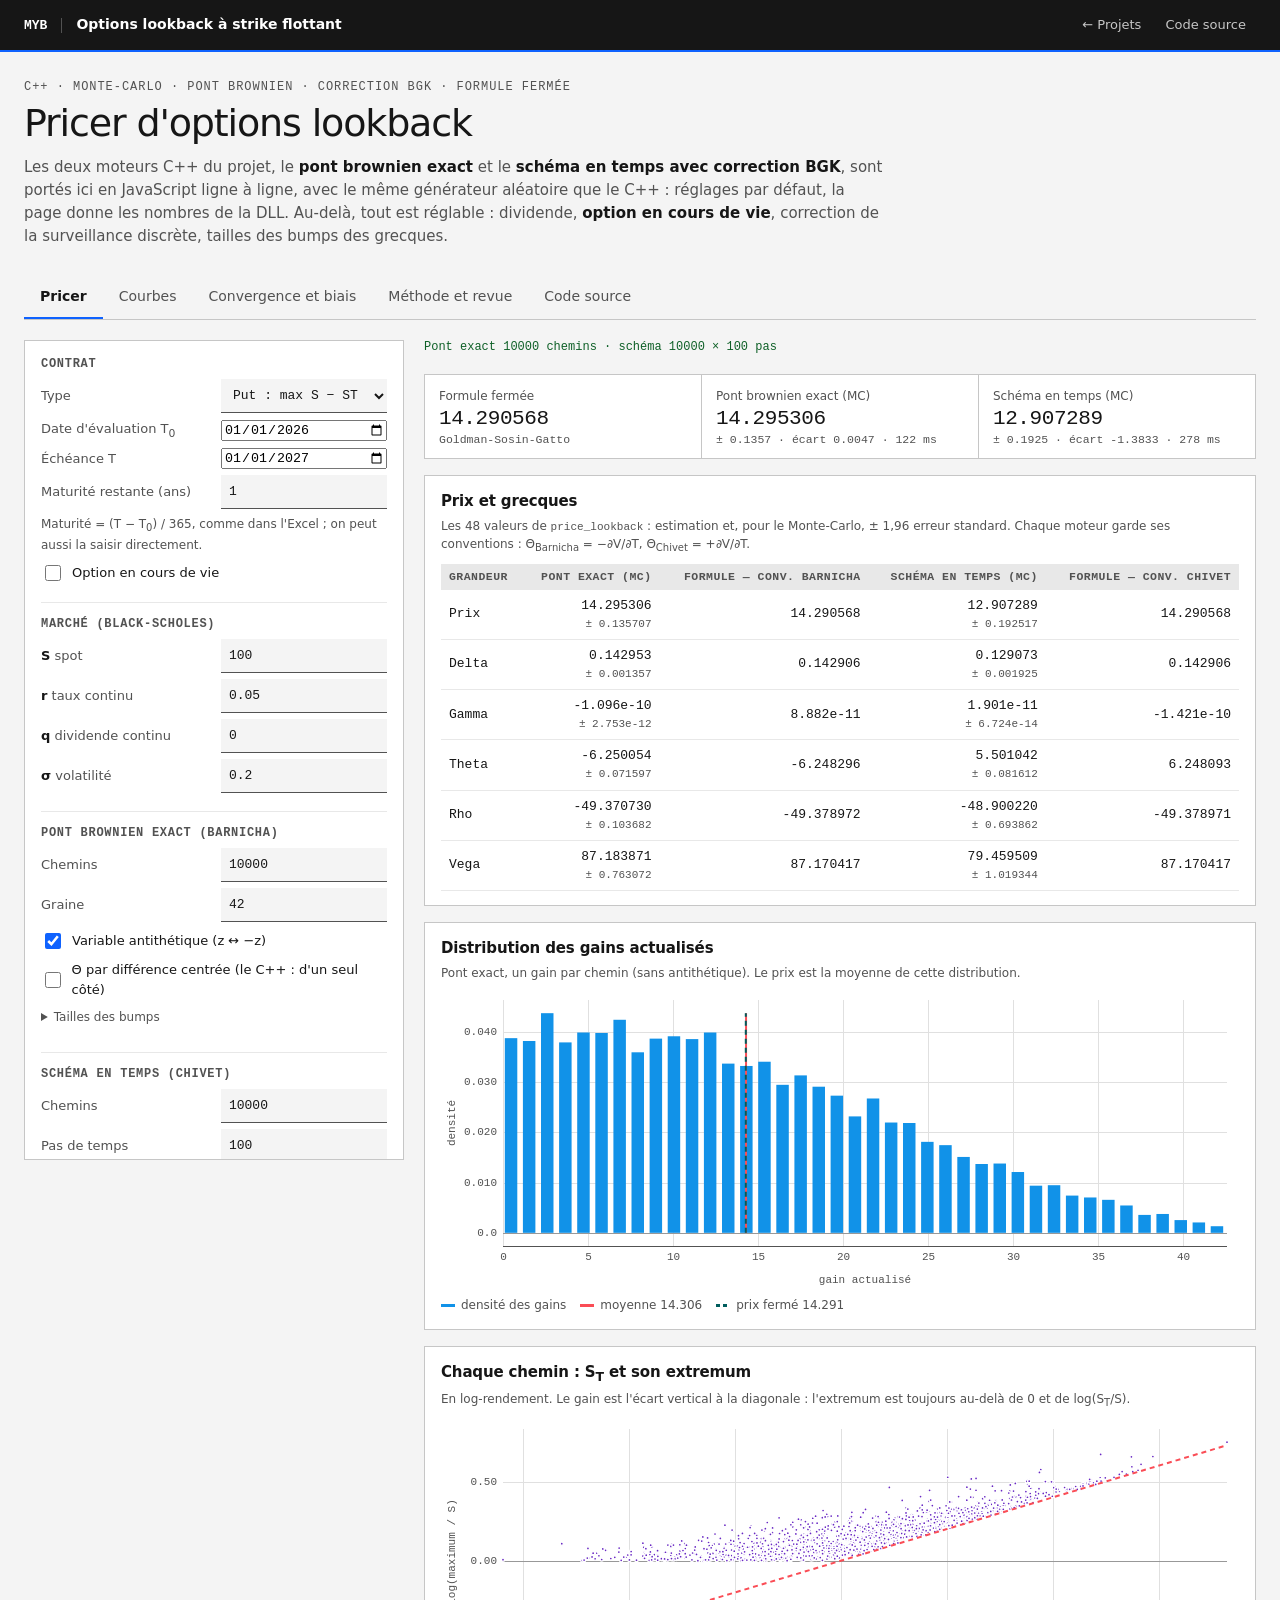
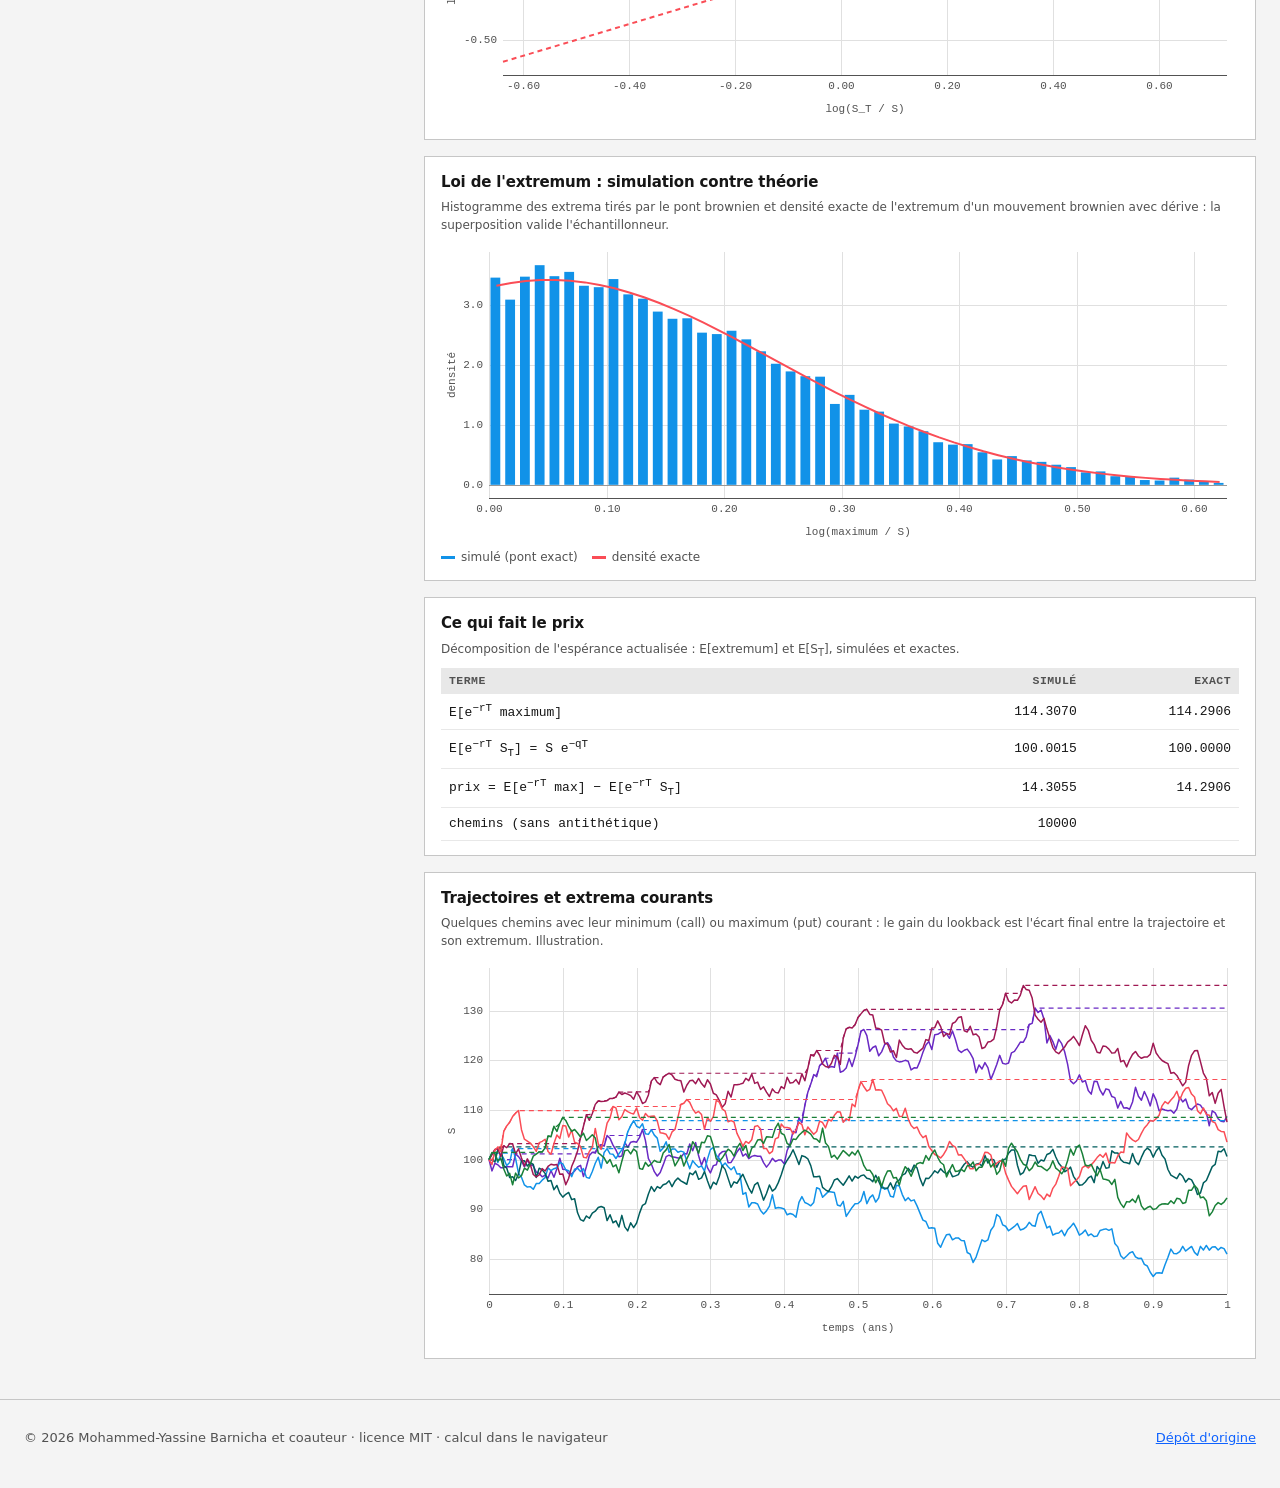
==== options-lookback/index.html @ f1b77cc0 "j" ====
<!doctype html>
<html lang="fr">
<head>
<meta charset="utf-8">
<meta name="viewport" content="width=device-width,initial-scale=1">
<title>Options lookback — Mohammed-Yassine Barnicha</title>
<meta name="description" content="Pricer d'options lookback à strike flottant : les deux moteurs Monte-Carlo C++ du projet (pont brownien exact, schéma en temps avec BGK) et la formule fermée, portés en JavaScript, avec dividende, extremum observé et tous les réglages.">
<meta name="theme-color" content="#161616">
<link rel="icon" href="data:image/svg+xml,%3Csvg xmlns='http://www.w3.org/2000/svg' viewBox='0 0 32 32'%3E%3Crect width='32' height='32' fill='%23161616'/%3E%3Cpath d='M5 24 Q11 6 16 16 T27 8' stroke='%230f62fe' stroke-width='3' fill='none'/%3E%3C/svg%3E">
<style>
/* Kit commun des sites de projets — même langage que la page d'accueil : fond neutre, angles droits,
   chiffres en chasse fixe. Aucune police ni bibliothèque externe. */
:root{
  color-scheme:light;
  --ground:#f4f4f4;--panel:#fff;--sunk:#e8e8e8;--ink:#161616;--ink2:#525252;--line:#c6c6c6;--grid:#e0e0e0;
  --accent:#0f62fe;--accent-hover:#0050e6;--accent-ink:#fff;--tag:#edf5ff;--tag-ink:#0043ce;
  --good:#0e6027;--good-bg:#defbe6;--bad:#a2191f;--bad-bg:#fff1f1;--warn:#684e00;--warn-bg:#fff1c7;
  --c1:#6929c4;--c2:#1192e8;--c3:#005d5d;--c4:#9f1853;--c5:#fa4d56;--c6:#198038;--c7:#002d9c;--c8:#b28600;
  --sans:system-ui,-apple-system,"Segoe UI",Roboto,Arial,sans-serif;
  --mono:ui-monospace,"Cascadia Mono","SF Mono",Consolas,"Liberation Mono",monospace;
}
@media (prefers-color-scheme:dark){
  :root:not([data-theme="light"]){color-scheme:dark;
    --ground:#161616;--panel:#262626;--sunk:#393939;--ink:#f4f4f4;--ink2:#c6c6c6;--line:#525252;--grid:#393939;
    --accent:#4589ff;--accent-hover:#78a9ff;--accent-ink:#161616;--tag:#002d9c;--tag-ink:#d0e2ff;
    --good:#6fdc8c;--good-bg:#044317;--bad:#ff8389;--bad-bg:#520408;--warn:#f1c21b;--warn-bg:#483700;
    --c1:#8a3ffc;--c2:#33b1ff;--c3:#08bdba;--c4:#ff7eb6;--c5:#fa4d56;--c6:#6fdc8c;--c7:#4589ff;--c8:#d2a106}
}
:root[data-theme="dark"]{color-scheme:dark;
  --ground:#161616;--panel:#262626;--sunk:#393939;--ink:#f4f4f4;--ink2:#c6c6c6;--line:#525252;--grid:#393939;
  --accent:#4589ff;--accent-hover:#78a9ff;--accent-ink:#161616;--tag:#002d9c;--tag-ink:#d0e2ff;
  --good:#6fdc8c;--good-bg:#044317;--bad:#ff8389;--bad-bg:#520408;--warn:#f1c21b;--warn-bg:#483700;
  --c1:#8a3ffc;--c2:#33b1ff;--c3:#08bdba;--c4:#ff7eb6;--c5:#fa4d56;--c6:#6fdc8c;--c7:#4589ff;--c8:#d2a106}
*{box-sizing:border-box}
[hidden]{display:none !important}
html{-webkit-text-size-adjust:100%}
body{margin:0;background:var(--ground);color:var(--ink);font:14px/1.55 var(--sans)}
a{color:var(--accent)}
a:hover{color:var(--accent-hover)}
:focus-visible{outline:2px solid var(--accent);outline-offset:2px}
code,.mono{font-family:var(--mono);font-size:.92em}
h1,h2,h3{letter-spacing:-.01em}
.page{max-width:1320px;margin:0 auto;padding:0 24px}

/* barre du haut */
.barre{position:sticky;top:0;z-index:20;background:#161616;color:#fff;border-bottom:2px solid var(--accent)}
.barre .page{display:flex;align-items:center;gap:14px;min-height:50px}
.barre .mono-nom{font:600 13px var(--mono);padding-right:14px;border-right:1px solid #525252;color:#fff;text-decoration:none}
.barre .titre{font-weight:600;font-size:14px;white-space:nowrap;overflow:hidden;text-overflow:ellipsis;min-width:0}
.barre nav{margin-left:auto;display:flex;gap:4px;flex-shrink:0}
.barre nav a{color:#c6c6c6;text-decoration:none;font-size:13px;padding:6px 10px;white-space:nowrap}
.barre nav a:hover{color:#fff;background:#393939}

/* en-tête du projet */
.entete{padding:28px 0 18px}
.surtitre{font:12px var(--mono);color:var(--ink2);text-transform:uppercase;letter-spacing:.08em;margin:0 0 8px}
.entete h1{font-weight:400;font-size:clamp(26px,3.6vw,38px);line-height:1.15;letter-spacing:-.03em;margin:0 0 10px}
.chapeau{color:var(--ink2);max-width:90ch;margin:0;font-size:15px}
.chapeau b{color:var(--ink)}

/* onglets */
.onglets{display:flex;gap:0;border-bottom:1px solid var(--line);margin:8px 0 20px;overflow-x:auto;scrollbar-width:none}
.onglets::-webkit-scrollbar{display:none}
.onglets button{appearance:none;border:0;background:transparent;color:var(--ink2);font:500 14px var(--sans);
  padding:12px 16px;cursor:pointer;border-bottom:2px solid transparent;white-space:nowrap;min-height:44px}
.onglets button:hover{color:var(--ink);background:var(--sunk)}
.onglets button[aria-selected="true"]{color:var(--ink);border-bottom-color:var(--accent);font-weight:600}
.vue[hidden]{display:none}

/* mise en page calculateur : réglages à gauche, résultats à droite */
.espace{display:grid;grid-template-columns:minmax(300px,380px) minmax(0,1fr);gap:20px;align-items:start;padding-bottom:40px}
.panneau{background:var(--panel);border:1px solid var(--line);padding:16px}
.reglages{position:sticky;top:64px;max-height:calc(100vh - 80px);overflow:auto}
.reglages h3{font:600 12px var(--mono);text-transform:uppercase;letter-spacing:.06em;color:var(--ink2);margin:18px 0 8px;
  padding-top:14px;border-top:1px solid var(--sunk)}
.reglages h3:first-child{margin-top:0;padding-top:0;border-top:0}
.champ{display:grid;grid-template-columns:minmax(0,1fr) minmax(120px,48%);align-items:center;gap:8px;margin:6px 0}
.champ label{font-size:13px;color:var(--ink2)}
.champ label b{color:var(--ink);font-weight:600}
input[type=number],input[type=text],select,textarea{width:100%;font:13px var(--mono);color:var(--ink);background:var(--ground);
  border:0;border-bottom:1px solid var(--ink2);padding:7px 8px;border-radius:0;min-height:34px}
input:focus,select:focus,textarea:focus{outline:2px solid var(--accent);outline-offset:-2px}
textarea{resize:vertical;min-height:70px;line-height:1.45}
.case{display:flex;align-items:center;gap:8px;font-size:13px;margin:8px 0;cursor:pointer}
.case input{width:16px;height:16px;accent-color:var(--accent)}
.aide{font-size:12px;color:var(--ink2);margin:4px 0 8px;line-height:1.5}
.btn{appearance:none;display:inline-flex;align-items:center;justify-content:center;gap:8px;min-height:40px;padding:0 16px;
  border:1px solid var(--accent);background:var(--accent);color:var(--accent-ink);font:600 13px var(--sans);cursor:pointer;
  text-decoration:none;border-radius:0}
.btn:hover{background:var(--accent-hover);border-color:var(--accent-hover);color:var(--accent-ink)}
.btn.creux{background:transparent;color:var(--accent)}
.btn.creux:hover{background:var(--tag)}
.btn:disabled{opacity:.5;cursor:default}
.btns{display:flex;flex-wrap:wrap;gap:8px;margin-top:12px}

/* tableaux éditables */
table{border-collapse:collapse;width:100%;font-size:13px}
th,td{padding:6px 8px;text-align:right;border-bottom:1px solid var(--sunk)}
th{font:600 11.5px var(--mono);color:var(--ink2);text-transform:uppercase;letter-spacing:.04em;background:var(--sunk)}
td{font-family:var(--mono)}
th:first-child,td:first-child{text-align:left}
td input{min-height:28px;padding:4px 6px;text-align:right}
.tab-edit td{padding:2px 4px}
.retirer{appearance:none;border:0;background:transparent;color:var(--ink2);cursor:pointer;font-size:16px;padding:2px 6px}
.retirer:hover{color:var(--bad)}

/* résultats */
.resultats{display:flex;flex-direction:column;gap:16px;min-width:0}
.kpis{display:grid;grid-template-columns:repeat(auto-fit,minmax(170px,1fr));gap:1px;background:var(--line);border:1px solid var(--line)}
.kpi{background:var(--panel);padding:12px 14px;min-width:0}
.kpi .lbl{font-size:12px;color:var(--ink2)}
.kpi .val{font:500 21px/1.3 var(--mono);letter-spacing:-.02em;overflow-wrap:anywhere}
.kpi .sous{font:11.5px var(--mono);color:var(--ink2)}
.carte-res{background:var(--panel);border:1px solid var(--line);padding:14px 16px;min-width:0}
.carte-res h2{font-size:15px;font-weight:600;margin:0 0 4px}
.carte-res .aide{margin-top:0}
.grille-res{display:grid;grid-template-columns:repeat(auto-fit,minmax(min(100%,420px),1fr));gap:16px}
.etat{font:12px var(--mono);color:var(--ink2);min-height:18px}
.etat.ok{color:var(--good)}
.etat.err{color:var(--bad)}
.badge{display:inline-block;font:11.5px var(--mono);padding:1px 7px;background:var(--tag);color:var(--tag-ink)}
.badge.ok{background:var(--good-bg);color:var(--good)}
.badge.ko{background:var(--bad-bg);color:var(--bad)}
.badge.av{background:var(--warn-bg);color:var(--warn)}
progress{width:100%;height:4px;accent-color:var(--accent)}
.defile{overflow-x:auto}

/* graphiques */
.graphe{position:relative;width:100%;height:300px;user-select:none;touch-action:pan-y}
.graphe.haut{height:380px}
.graphe canvas{position:absolute;inset:0;width:100%;height:100%}
.graphe .bulle{position:absolute;pointer-events:none;background:var(--ink);color:var(--ground);font:11.5px/1.45 var(--mono);
  padding:6px 8px;white-space:nowrap;z-index:2;display:none}
.legende{display:flex;flex-wrap:wrap;gap:4px 14px;font-size:12px;color:var(--ink2);margin:6px 0 0}
.legende span{display:inline-flex;align-items:center;gap:6px}
.legende i{display:inline-block;width:14px;height:3px}
.legende i.pt{width:8px;height:8px;border-radius:50%}

/* méthode */
.texte{max-width:88ch;padding-bottom:48px}
.texte h2{font-weight:400;font-size:24px;margin:28px 0 8px}
.texte h3{font-size:16px;margin:22px 0 6px}
.texte p,.texte li{color:var(--ink2)}
.texte b{color:var(--ink)}
.formule{font:14px/1.7 var(--mono);background:var(--panel);border-left:3px solid var(--accent);padding:10px 14px;margin:10px 0;
  overflow-x:auto;white-space:pre;color:var(--ink)}

/* lecteur de code */
.code-espace{display:grid;grid-template-columns:260px minmax(0,1fr);gap:16px;align-items:start;padding-bottom:40px}
.code-liste{background:var(--panel);border:1px solid var(--line);position:sticky;top:64px;max-height:calc(100vh - 80px);overflow:auto}
.code-liste button{display:block;width:100%;text-align:left;appearance:none;border:0;border-left:3px solid transparent;background:transparent;
  color:var(--ink2);font:12.5px var(--mono);padding:8px 12px;cursor:pointer;overflow-wrap:anywhere}
.code-liste button:hover{background:var(--sunk);color:var(--ink)}
.code-liste button[aria-current="true"]{border-left-color:var(--accent);color:var(--ink);background:var(--sunk);font-weight:600}
.code-liste .grp{font:600 11px var(--mono);text-transform:uppercase;letter-spacing:.06em;color:var(--ink2);padding:12px 12px 4px}
.code-vue{background:var(--panel);border:1px solid var(--line);min-width:0}
.code-tete{display:flex;flex-wrap:wrap;align-items:center;gap:8px 16px;padding:10px 14px;border-bottom:1px solid var(--line)}
.code-tete .nom{font:600 13px var(--mono);overflow-wrap:anywhere}
.code-tete .act{margin-left:auto;display:flex;gap:12px;font-size:13px}
.code-tete .act a,.code-tete .act button{appearance:none;border:0;background:none;color:var(--accent);cursor:pointer;font:600 13px var(--sans);padding:0}
pre.code{margin:0;padding:10px 0;overflow:auto;max-height:78vh;font:12.5px/1.55 var(--mono);counter-reset:l;tab-size:4}
pre.code span.l{display:block;padding:0 14px 0 0;white-space:pre}
pre.code span.l::before{counter-increment:l;content:counter(l);display:inline-block;width:52px;padding-right:14px;text-align:right;color:var(--ink2);opacity:.6;user-select:none}
pre.code .k{color:var(--c1)}
pre.code .s{color:var(--c6)}
pre.code .c{color:var(--ink2);font-style:italic}
pre.code .n{color:var(--c4)}

footer{padding:28px 0 40px;color:var(--ink2);font-size:13px;border-top:1px solid var(--line)}
footer .page{display:flex;flex-wrap:wrap;gap:10px 28px;justify-content:space-between}

@media (max-width:980px){
  .espace{grid-template-columns:minmax(0,1fr)}
  .reglages{position:static;max-height:none}
  .code-espace{grid-template-columns:minmax(0,1fr)}
  .code-liste{position:static;max-height:220px}
}
@media (max-width:600px){
  .page{padding:0 16px}
  .barre .titre{display:none}
  .barre nav a{padding:6px 7px;font-size:12.5px}
  .champ{grid-template-columns:minmax(0,1fr) minmax(108px,50%)}
  .graphe{height:260px}
  .graphe.haut{height:300px}
  .kpi .val{font-size:18px}
}

.tab-res td small{color:var(--ink2);display:block;font-size:11px}
.tab-res td.vide{color:var(--ink2)}
.revue li{margin-bottom:8px}
</style>
</head>
<body>
<div class="barre"><div class="page">
  <a class="mono-nom" href="../" title="Page d'accueil">MYB</a>
  <span class="titre">Options lookback à strike flottant</span>
  <nav><a href="../">← Projets</a><a href="#code">Code source</a></nav>
</div></div>

<main class="page">
  <header class="entete">
    <p class="surtitre">C++ · Monte-Carlo · pont brownien · correction BGK · formule fermée</p>
    <h1>Pricer d'options lookback</h1>
    <p class="chapeau">Les deux moteurs C++ du projet, le <b>pont brownien exact</b> et le <b>schéma en temps avec correction BGK</b>,
      sont portés ici en JavaScript ligne à ligne, avec le même générateur aléatoire que le C++ : réglages par défaut,
      la page donne les nombres de la DLL. Au-delà, tout est réglable : dividende, <b>option en cours de vie</b>, correction de la
      surveillance discrète, tailles des bumps des grecques.</p>
  </header>

  <div class="onglets" role="tablist">
    <button type="button" data-vue="pricer">Pricer</button>
    <button type="button" data-vue="courbes">Courbes</button>
    <button type="button" data-vue="convergence">Convergence et biais</button>
    <button type="button" data-vue="methode">Méthode et revue</button>
    <button type="button" data-vue="code">Code source</button>
  </div>

  <!-- ============================== PRICER ============================== -->
  <section class="vue" id="pricer">
    <div class="espace">
      <aside class="panneau reglages" aria-label="Entrées">
        <h3>Contrat</h3>
        <div class="champ"><label for="type">Type</label><select id="type"><option value="0">Call : S<sub>T</sub> − min S</option><option value="1" selected>Put : max S − S<sub>T</sub></option></select></div>
        <div class="champ"><label for="t0">Date d'évaluation T<sub>0</sub></label><input type="date" id="t0" value="2026-01-01"></div>
        <div class="champ"><label for="t1">Échéance T</label><input type="date" id="t1" value="2027-01-01"></div>
        <div class="champ"><label for="ttm">Maturité restante (ans)</label><input type="number" id="ttm" step="0.05" value="1"></div>
        <p class="aide">Maturité = (T − T<sub>0</sub>) / 365, comme dans l'Excel ; on peut aussi la saisir directement.</p>
        <label class="case"><input type="checkbox" id="vie"> Option en cours de vie</label>
        <div class="champ" id="ch-ext" hidden><label for="ext" id="lb-ext">Minimum déjà observé</label><input type="number" id="ext" value="90" step="1"></div>
        <p class="aide" id="aide-ext" hidden>L'extremum atteint depuis l'émission ; à l'émission il vaut le spot. Le Γ n'est nul qu'à l'émission.</p>

        <h3>Marché (Black-Scholes)</h3>
        <div class="champ"><label for="spot"><b>S</b> spot</label><input type="number" id="spot" value="100" step="1"></div>
        <div class="champ"><label for="rate"><b>r</b> taux continu</label><input type="number" id="rate" value="0.05" step="0.005"></div>
        <div class="champ"><label for="q"><b>q</b> dividende continu</label><input type="number" id="q" value="0" step="0.005"></div>
        <div class="champ"><label for="vol"><b>σ</b> volatilité</label><input type="number" id="vol" value="0.2" step="0.01"></div>

        <h3>Pont brownien exact (Barnicha)</h3>
        <div class="champ"><label for="pc">Chemins</label><input type="number" id="pc" value="10000" step="1000"></div>
        <div class="champ"><label for="seed">Graine</label><input type="number" id="seed" value="42"></div>
        <label class="case"><input type="checkbox" id="anti" checked> Variable antithétique (z ↔ −z)</label>
        <label class="case"><input type="checkbox" id="thc"> Θ par différence centrée (le C++ : d'un seul côté)</label>
        <details><summary class="aide" style="cursor:pointer">Tailles des bumps</summary>
          <div class="champ"><label for="bS">spot (relatif)</label><input type="number" id="bS" value="0.0001" step="0.0001"></div>
          <div class="champ"><label for="br">r (absolu)</label><input type="number" id="br" value="0.0001" step="0.0001"></div>
          <div class="champ"><label for="bv">σ (absolu)</label><input type="number" id="bv" value="0.0001" step="0.0001"></div>
          <div class="champ"><label for="bT">T (absolu, ans)</label><input type="number" id="bT" value="0.0001" step="0.0001"></div>
        </details>

        <h3>Schéma en temps (Chivet)</h3>
        <div class="champ"><label for="pb">Chemins</label><input type="number" id="pb" value="10000" step="1000"></div>
        <div class="champ"><label for="steps">Pas de temps</label><input type="number" id="steps" value="100" step="10"></div>
        <div class="champ"><label for="seedb">Graine</label><input type="number" id="seedb" value="42"></div>
        <div class="champ"><label for="corr">Surveillance discrète</label><select id="corr"><option value="aucune">sans correction</option><option value="bgk">correction BGK</option><option value="pont">pont exact par pas</option></select></div>
        <div class="champ"><label for="beta">β de BGK</label><input type="number" id="beta" value="0.5826" step="0.0001"></div>
        <label class="case"><input type="checkbox" id="stderr" checked> Erreurs standard des grecques</label>
        <details><summary class="aide" style="cursor:pointer">Tailles des bumps (toutes relatives)</summary>
          <div class="champ"><label for="cS">spot</label><input type="number" id="cS" value="0.001" step="0.0001"></div>
          <div class="champ"><label for="cv">σ</label><input type="number" id="cv" value="0.001" step="0.0001"></div>
          <div class="champ"><label for="cr">r</label><input type="number" id="cr" value="0.0001" step="0.0001"></div>
          <div class="champ"><label for="cT">T</label><input type="number" id="cT" value="0.00273972602739726" step="0.0001"></div>
        </details>
        <div class="btns"><button type="button" class="btn" id="go">Calculer</button><button type="button" class="btn creux" id="defaut">Valeurs de l'Excel</button></div>
      </aside>
      <div class="resultats">
        <div class="etat" id="etat" role="status"></div>
        <div class="kpis">
          <div class="kpi"><div class="lbl">Formule fermée</div><div class="val" id="k-f">—</div><div class="sous" id="k-f-s"></div></div>
          <div class="kpi"><div class="lbl">Pont brownien exact (MC)</div><div class="val" id="k-c">—</div><div class="sous" id="k-c-s"></div></div>
          <div class="kpi"><div class="lbl">Schéma en temps (MC)</div><div class="val" id="k-b">—</div><div class="sous" id="k-b-s"></div></div>
        </div>
        <div class="carte-res">
          <h2>Prix et grecques</h2>
          <p class="aide">Les 48 valeurs de <code>price_lookback</code> : estimation et, pour le Monte-Carlo, ± 1,96 erreur standard.
            Chaque moteur garde ses conventions : Θ<sub>Barnicha</sub> = −∂V/∂T, Θ<sub>Chivet</sub> = +∂V/∂T.</p>
          <div class="defile"><table class="tab-res" id="t-res"><thead><tr><th>grandeur</th><th>pont exact (MC)</th><th>formule — conv. Barnicha</th><th>schéma en temps (MC)</th><th>formule — conv. Chivet</th></tr></thead><tbody></tbody></table></div>
        </div>
        <div class="grille-res">
          <div class="carte-res"><h2>Distribution des gains actualisés</h2>
            <p class="aide">Pont exact, un gain par chemin (sans antithétique). Le prix est la moyenne de cette distribution.</p>
            <div class="graphe" id="g-hist"></div></div>
          <div class="carte-res"><h2>Chaque chemin : S<sub>T</sub> et son extremum</h2>
            <p class="aide">En log-rendement. Le gain est l'écart vertical à la diagonale : l'extremum est toujours au-delà de 0 et de log(S<sub>T</sub>/S).</p>
            <div class="graphe" id="g-nuage"></div></div>
          <div class="carte-res"><h2>Loi de l'extremum : simulation contre théorie</h2>
            <p class="aide">Histogramme des extrema tirés par le pont brownien et densité exacte de l'extremum d'un mouvement brownien
              avec dérive : la superposition valide l'échantillonneur.</p>
            <div class="graphe" id="g-ext"></div></div>
          <div class="carte-res"><h2>Ce qui fait le prix</h2>
            <p class="aide">Décomposition de l'espérance actualisée : E[extremum] et E[S<sub>T</sub>], simulées et exactes.</p>
            <div class="defile"><table id="t-dec"><thead><tr><th>terme</th><th>simulé</th><th>exact</th></tr></thead><tbody></tbody></table></div></div>
        </div>
        <div class="carte-res">
          <h2>Trajectoires et extrema courants</h2>
          <p class="aide">Quelques chemins avec leur minimum (call) ou maximum (put) courant : le gain du lookback est l'écart final
            entre la trajectoire et son extremum. Illustration.</p>
          <div class="graphe haut" id="g-traj"></div>
        </div>
      </div>
    </div>
  </section>

  <!-- ============================== COURBES ============================== -->
  <section class="vue" id="courbes" hidden>
    <div class="espace">
      <aside class="panneau reglages">
        <p class="aide" style="margin-top:0">Comme la feuille « CurveData » de l'Excel : une grandeur en fonction d'une entrée, les
          autres restant celles de l'onglet Pricer.</p>
        <div class="champ"><label for="cx">Variable en abscisse</label><select id="cx"><option value="spot">Spot S</option><option value="vol">Volatilité σ</option><option value="rate">Taux r</option><option value="q">Dividende q</option><option value="ttm">Maturité T</option></select></div>
        <div class="champ"><label for="cmin">Minimum</label><input type="number" id="cmin" value="80"></div>
        <div class="champ"><label for="cmax">Maximum</label><input type="number" id="cmax" value="120"></div>
        <div class="champ"><label for="cn">Nombre de points</label><input type="number" id="cn" value="20"></div>
        <div class="champ"><label for="cm1">Graphe 1</label><select id="cm1"></select></div>
        <div class="champ"><label for="cm2">Graphe 2</label><select id="cm2"></select></div>
        <label class="case"><input type="checkbox" id="c-cond" checked> Pont brownien exact</label>
        <label class="case"><input type="checkbox" id="c-bgk" checked> Schéma en temps</label>
        <label class="case"><input type="checkbox" id="c-an" checked> Formule fermée</label>
        <p class="aide">Option en cours de vie et spot en abscisse : l'extremum observé reste fixe, le spot varie.</p>
        <div class="btns"><button type="button" class="btn" id="c-go">Tracer</button></div>
        <progress id="c-prog" max="1" value="0" hidden></progress>
        <div class="etat" id="c-etat"></div>
      </aside>
      <div class="resultats">
        <div class="carte-res"><h2 id="c-t1">Prix</h2><div class="graphe haut" id="g-c1"></div></div>
        <div class="carte-res"><h2 id="c-t2">Delta</h2><div class="graphe haut" id="g-c2"></div></div>
      </div>
    </div>
  </section>

  <!-- ============================== CONVERGENCE ============================== -->
  <section class="vue" id="convergence" hidden>
    <div class="espace">
      <aside class="panneau reglages">
        <h3>Convergence en nombre de chemins</h3>
        <div class="champ"><label for="v-ch">Chemins</label><input type="text" id="v-ch" value="1000 2000 5000 10000 20000 50000 100000"></div>
        <h3>Biais de discrétisation</h3>
        <div class="champ"><label for="v-pas">Pas de temps</label><input type="text" id="v-pas" value="5 10 25 50 100 250"></div>
        <div class="champ"><label for="v-pch">Chemins par point</label><input type="number" id="v-pch" value="20000"></div>
        <p class="aide">Un extremum relevé à dates discrètes manque le vrai extremum entre deux dates. BGK le décale de
          e<sup>±β σ √Δt</sup> (approximation) ; le pont par pas tire l'extremum exact entre deux dates (sans biais).</p>
        <div class="btns"><button type="button" class="btn" id="v-go">Lancer</button></div>
        <progress id="v-prog" max="1" value="0" hidden></progress>
        <div class="etat" id="v-etat"></div>
      </aside>
      <div class="resultats">
        <div class="carte-res"><h2>Prix contre nombre de chemins</h2><p class="aide">Bandes : intervalles de confiance à 95 %.</p><div class="graphe haut" id="g-v1"></div></div>
        <div class="carte-res"><h2>Biais de discrétisation selon la correction</h2><div class="graphe haut" id="g-v2"></div></div>
      </div>
    </div>
  </section>

  <!-- ============================== MÉTHODE ============================== -->
  <section class="vue texte" id="methode" hidden>
    <h2>Le contrat</h2>
    <p>Lookback européen à strike flottant sous Black-Scholes avec dividende continu q :</p>
    <div class="formule">call : S_T − min(m, min_{t≤s≤T} S_s)        put : max(M, max_{t≤s≤T} S_s) − S_T</div>
    <p>où m (ou M) est l'extremum déjà atteint ; à l'émission, m = M = S.</p>

    <h2>Moteur A — pont brownien exact en un pas (Barnicha)</h2>
    <p>On tire X<sub>T</sub> = log S<sub>T</sub> exactement, puis l'extremum du pont brownien entre X<sub>t</sub> et X<sub>T</sub> :</p>
    <div class="formule">P( max X ≤ y | X_t, X_T ) = 1 − exp( −2 (y − X_t)(y − X_T) / (σ² τ) )</div>
    <p>dont l'inversion est une équation du second degré : un seul pas, <b>aucun biais de discrétisation</b>.</p>

    <h2>Moteur B — schéma en temps (Chivet)</h2>
    <p>Trajectoires sur N pas, extremum relevé aux dates de la grille, donc biaisé. Trois choix ici :</p>
    <ul>
      <li><b>sans correction</b> : la surveillance discrète, telle quelle ;</li>
      <li><b>BGK</b> (le C++) : extremum décalé de e<sup>β σ √Δt</sup>, β = −ζ(½)/√(2π) ≈ 0,5826, une approximation asymptotique ;</li>
      <li><b>pont exact par pas</b> (ajouté) : sur chaque pas, l'extremum du pont brownien est tiré avec la loi ci-dessus.
        Le schéma devient exact pour la surveillance continue, quel que soit le nombre de pas.</li>
    </ul>

    <h2>Formule fermée</h2>
    <p>Goldman-Sosin-Gatto, avec portage b = r − q et extremum observé (forme générale de Haug). À l'émission et sans dividende,
      la page utilise la formule du code de chaque moteur ; la forme générale la retrouve à 10<sup>−10</sup> près, y compris
      pour r = 0.</p>
    <p>Propriété utile : le prix est homogène de degré 1 en (S, m). À l'émission, V = S · f(r, q, σ, T), donc
      <b>Δ = V/S et Γ = 0</b> exactement : le Γ Monte-Carlo n'y est que du bruit. En cours de vie, Γ ≠ 0.</p>

    <h2>Revue du code : défauts relevés</h2>
    <ul class="revue">
      <li><b>Le programme Barnicha ne compile pas</b> : <code>Barnicha/app/main.cpp</code> fait <code>using namespace lookback;</code>
        alors que le namespace s'appelle <code>Barnicha</code>. C'est l'exécutable que les macros de l'Excel appellent.</li>
      <li><b>Chivet ignore la graine</b> : <code>getRandomSeed()</code> renvoie l'horloge, deux calculs identiques diffèrent. Ici, la
        graine saisie est utilisée.</li>
      <li><b>Chivet : tirages communs imparfaits</b>. <code>setRandomSeed</code> réamorce le générateur, mais la loi normale garde
        la valeur mise en réserve par la méthode polaire : les prix décalés ne partent pas des mêmes nombres, ce qui ajoute du
        bruit aux grecques. Ici, la loi repart de zéro à chaque prix.</li>
      <li><b>Chivet : erreur standard du ρ fausse</b>. L'estimation divise par 2·bump·r, l'erreur standard seulement par 2·bump.
        Corrigé ici.</li>
      <li><b>Chivet : Γ fermé quatre fois trop petit</b>. Divisé par (S·0,0002)² au lieu de (S·0,0001)² ; invisible à l'émission,
        où Γ = 0. Corrigé ici.</li>
      <li><b>Chivet : r = 0 interdit</b>. Le bump relatif sur r et la formule fermée (division par 2r) ne sont pas définis :
        la page affiche « non défini ». Le moteur Barnicha traite la limite r → 0.</li>
      <li><b>Conventions de Θ opposées</b> : Barnicha calcule (V(T−h) − V(T))/h, d'un seul côté ; Chivet calcule +∂V/∂T, centré.
        Option ici : Θ centré pour Barnicha.</li>
      <li><b>Barnicha tire u<sub>max</sub> et u<sub>min</sub> indépendamment</b> : juste pour ces contrats, qui n'utilisent qu'un
        des deux extrema. Pour un payoff qui utilise les deux (max − min), il faudrait leur loi jointe.</li>
      <li><b><code>out_size</code> jamais renseigné</b> par les deux fonctions exportées : l'appelant doit connaître la taille (48).</li>
    </ul>

    <h2>Validation du portage</h2>
    <p>Le générateur <code>std::mt19937</code> et les lois de libstdc++ sont reproduits bit à bit. Avec la même graine, le moteur
      Barnicha donne les prix du programme C++ compilé avec g++ à 10<sup>−15</sup> près. Le moteur Chivet donne de même les prix
      du simulateur C++ (sans BGK et avec BGK) à 10<sup>−12</sup> près. Les grecques de la formule fermée sont celles de
      l'Excel à 10<sup>−10</sup> près. Avec dividende ou en cours de vie, le Monte-Carlo retrouve la formule générale dans son
      intervalle de confiance. Le pont par pas n'a aucun biais visible, même avec 5 pas.</p>
  </section>

  <section class="vue" id="code" hidden></section>
</main>

<footer><div class="page">
  <span>© 2026 Mohammed-Yassine Barnicha et coauteur · licence MIT · calcul dans le navigateur</span>
  <span><a href="https://github.com/yassinebarnicha/Lookback_Options_Pricer">Dépôt d'origine</a></span>
</div></footer>

<script>
/* graphe.js — petits graphiques sur canevas, sans bibliothèque.
   tracer(conteneur, {series, xlab, ylab, xfmt, yfmt, xmin, xmax, ymin, ymax, zero})
     series : [{nom, x:[], y:[], type:'ligne'|'points'|'marches'|'barres', couleur:'c1'..'c8', tirets, epaisseur, bande:[ybas,yhaut]}]
   carte(conteneur, {nx, ny, x0, x1, y0, y1, valeur(i,j)->0..1 ou NaN, couleurs:[bas,haut], xlab, ylab, points:[{x,y,couleur}]})
   Le graphe se redessine seul quand son conteneur change de taille ou que le thème change. */
(function () {
  "use strict";
  const css = n => getComputedStyle(document.documentElement).getPropertyValue(n).trim();
  const couleur = c => (c && /^c\d$/.test(c)) ? css("--" + c) : (c && c.startsWith("--") ? css(c) : c || css("--c1"));
  const fmtDefaut = v => {
    if (!isFinite(v)) return "—";
    const a = Math.abs(v);
    if (a !== 0 && (a < 1e-3 || a >= 1e6)) return v.toExponential(2);
    if (a >= 100) return v.toFixed(a >= 1e4 ? 0 : 1);
    return +v.toPrecision(4) + "";
  };
  // graduations « rondes »
  function graduations(a, b, n) {
    if (!(b > a)) { const m = a || 1; a = m - Math.abs(m) * 0.1 - 1e-12; b = m + Math.abs(m) * 0.1 + 1e-12; }
    const brut = (b - a) / Math.max(n, 1), p = Math.pow(10, Math.floor(Math.log10(brut))), r = brut / p;
    const pas = (r < 1.5 ? 1 : r < 3 ? 2 : r < 7 ? 5 : 10) * p;
    const t = [], d = Math.ceil(a / pas - 1e-9) * pas;
    for (let v = d; v <= b + pas * 1e-9; v += pas) t.push(Math.abs(v) < pas * 1e-9 ? 0 : v);
    return t;
  }
  const tous = new Set();
  function surveiller(el, dessin) {
    el.__dessin = dessin;
    if (!el.__obs) {
      el.__obs = new ResizeObserver(() => el.__dessin && el.__dessin());
      el.__obs.observe(el);
      tous.add(el);
    }
    dessin();
  }
  const mq = window.matchMedia("(prefers-color-scheme: dark)");
  const redessinerTout = () => tous.forEach(el => el.isConnected ? el.__dessin && el.__dessin() : tous.delete(el));
  if (mq.addEventListener) mq.addEventListener("change", redessinerTout);
  new MutationObserver(redessinerTout).observe(document.documentElement, {attributes: true, attributeFilter: ["data-theme"]});

  function preparer(el) {
    let cv = el.querySelector("canvas"), bulle = el.querySelector(".bulle");
    if (!cv) { cv = document.createElement("canvas"); el.appendChild(cv); }
    if (!bulle) { bulle = document.createElement("div"); bulle.className = "bulle"; el.appendChild(bulle); }
    const r = el.getBoundingClientRect(), dpr = window.devicePixelRatio || 1;
    const W = Math.max(50, el.clientWidth), H = Math.max(50, el.clientHeight);
    cv.width = Math.round(W * dpr); cv.height = Math.round(H * dpr);
    const g = cv.getContext("2d"); g.setTransform(dpr, 0, 0, dpr, 0, 0);
    return {cv, bulle, g, W, H, r};
  }
  function legende(el, series) {
    let lg = el.nextElementSibling;
    if (!lg || !lg.classList || !lg.classList.contains("legende")) {
      lg = document.createElement("div"); lg.className = "legende"; el.after(lg);
    }
    const vis = series.filter(s => s.nom && !s.sansLegende);
    lg.innerHTML = vis.length < 2 ? "" : vis.map(s => {
      const c = couleur(s.couleur), pt = s.type === "points";
      return `<span><i class="${pt ? "pt" : ""}" style="background:${c}${s.tirets ? ";background:repeating-linear-gradient(90deg," + c + " 0 4px,transparent 4px 7px)" : ""}"></i>${s.nom}</span>`;
    }).join("");
  }

  function tracer(el, o) {
    o = Object.assign({series: [], xfmt: fmtDefaut, yfmt: fmtDefaut}, o);
    legende(el, o.series);
    surveiller(el, () => {
      const {cv, bulle, g, W, H} = preparer(el);
      const encre = css("--ink"), encre2 = css("--ink2"), grille = css("--grid"), fond = css("--panel");
      const mono = css("--mono") || "monospace";
      // domaine
      let xa = Infinity, xb = -Infinity, ya = Infinity, yb = -Infinity;
      for (const s of o.series) for (let i = 0; i < s.x.length; i++) {
        const x = s.x[i], y = s.y[i];
        if (!isFinite(x) || !isFinite(y)) continue;
        if (x < xa) xa = x; if (x > xb) xb = x;
        if (y < ya) ya = y; if (y > yb) yb = y;
        if (s.bande) { const lo = s.bande[0][i], hi = s.bande[1][i]; if (isFinite(lo) && lo < ya) ya = lo; if (isFinite(hi) && hi > yb) yb = hi; }
      }
      if (!isFinite(xa)) { g.fillStyle = encre2; g.font = "12px " + mono; g.fillText("Aucune donnée", 12, 24); return; }
      if (o.series.some(s => s.type === "barres")) {
        ya = Math.min(ya, 0); yb = Math.max(yb, 0);
        // une demi-largeur de barre de marge de chaque côté
        let pasMin = Infinity;
        for (const s of o.series) if (s.type === "barres") for (let i = 1; i < s.x.length; i++) pasMin = Math.min(pasMin, Math.abs(s.x[i] - s.x[i - 1]));
        if (!isFinite(pasMin)) pasMin = 1;
        xa -= pasMin / 2; xb += pasMin / 2;
      }
      if (o.zero) { ya = Math.min(ya, 0); yb = Math.max(yb, 0); }
      if (o.xmin != null) xa = o.xmin; if (o.xmax != null) xb = o.xmax;
      if (o.ymin != null) ya = o.ymin; if (o.ymax != null) yb = o.ymax;
      if (yb - ya < 1e-300) { const m = Math.abs(ya) || 1; ya -= m * 0.05; yb += m * 0.05; }
      else { const pad = (yb - ya) * 0.06; if (o.ymin == null) ya -= pad; if (o.ymax == null) yb += pad; }
      if (xb - xa < 1e-300) { xa -= 0.5; xb += 0.5; }
      const ty = graduations(ya, yb, Math.max(3, Math.round(H / 60))), tx = graduations(xa, xb, Math.max(3, Math.round(W / 95)));
      g.font = "11px " + mono;
      const lyMax = Math.max(...ty.map(v => g.measureText(o.yfmt(v)).width));
      const gauche = Math.ceil(lyMax) + 14 + (o.ylab ? 14 : 0), droite = 12, haut = 10, bas = 30 + (o.xlab ? 14 : 0);
      const pw = W - gauche - droite, ph = H - haut - bas;
      const X = x => gauche + (x - xa) / (xb - xa) * pw, Y = y => haut + (1 - (y - ya) / (yb - ya)) * ph;
      g.clearRect(0, 0, W, H);
      // grille
      g.lineWidth = 1; g.strokeStyle = grille; g.fillStyle = encre2; g.textAlign = "right"; g.textBaseline = "middle";
      for (const v of ty) { const y = Math.round(Y(v)) + .5; if (y < haut - 1 || y > haut + ph + 1) continue;
        g.beginPath(); g.moveTo(gauche, y); g.lineTo(gauche + pw, y); g.stroke(); g.fillText(o.yfmt(v), gauche - 6, y); }
      g.textAlign = "center"; g.textBaseline = "top";
      for (const v of tx) { const x = Math.round(X(v)) + .5; if (x < gauche - 1 || x > gauche + pw + 1) continue;
        g.beginPath(); g.moveTo(x, haut); g.lineTo(x, haut + ph); g.stroke(); g.fillText(o.xfmt(v), x, haut + ph + 6); }
      g.strokeStyle = encre2; g.beginPath(); g.moveTo(gauche, haut + ph + .5); g.lineTo(gauche + pw, haut + ph + .5); g.stroke();
      if (ya < 0 && yb > 0) { g.strokeStyle = encre2; g.globalAlpha = .5; g.beginPath(); g.moveTo(gauche, Math.round(Y(0)) + .5); g.lineTo(gauche + pw, Math.round(Y(0)) + .5); g.stroke(); g.globalAlpha = 1; }
      if (o.xlab) { g.fillStyle = encre2; g.textAlign = "center"; g.fillText(o.xlab, gauche + pw / 2, H - 15); }
      if (o.ylab) { g.save(); g.translate(11, haut + ph / 2); g.rotate(-Math.PI / 2); g.textAlign = "center"; g.textBaseline = "middle"; g.fillStyle = encre2; g.fillText(o.ylab, 0, 0); g.restore(); }
      // séries
      g.save(); g.beginPath(); g.rect(gauche - 4, haut - 4, pw + 8, ph + 8); g.clip();
      const nb = o.series.filter(s => s.type === "barres").length;
      let ib = 0;
      for (const s of o.series) {
        const c = couleur(s.couleur);
        if (s.bande) {
          g.fillStyle = c; g.globalAlpha = .14; g.beginPath();
          let deb = true;
          for (let i = 0; i < s.x.length; i++) { const lo = s.bande[0][i]; if (!isFinite(lo)) continue; deb ? g.moveTo(X(s.x[i]), Y(lo)) : g.lineTo(X(s.x[i]), Y(lo)); deb = false; }
          for (let i = s.x.length - 1; i >= 0; i--) { const hi = s.bande[1][i]; if (!isFinite(hi)) continue; g.lineTo(X(s.x[i]), Y(hi)); }
          g.closePath(); g.fill(); g.globalAlpha = 1;
        }
        if (s.type === "barres") {
          const n = s.x.length, pasPx = n > 1 ? Math.abs(X(s.x[1]) - X(s.x[0])) : pw / 4, larg = Math.max(2, pasPx * 0.8 / nb - 2);
          g.fillStyle = c;
          for (let i = 0; i < n; i++) { if (!isFinite(s.y[i])) continue; const x = X(s.x[i]) - pasPx * 0.4 + ib * (larg + 2), y0 = Y(0), y1 = Y(s.y[i]);
            g.fillRect(x, Math.min(y0, y1), larg, Math.max(1, Math.abs(y1 - y0))); }
          ib++; continue;
        }
        if (s.type !== "points") {
          g.strokeStyle = c; g.lineWidth = s.epaisseur || 2; g.setLineDash(s.tirets ? [5, 4] : []); g.lineJoin = "round"; g.beginPath();
          let deb = true, py = 0;
          for (let i = 0; i < s.x.length; i++) {
            if (!isFinite(s.y[i]) || !isFinite(s.x[i])) { deb = true; continue; }
            const x = X(s.x[i]), y = Y(s.y[i]);
            if (deb) g.moveTo(x, y); else if (s.type === "marches") { g.lineTo(x, py); g.lineTo(x, y); } else g.lineTo(x, y);
            deb = false; py = y;
          }
          g.stroke(); g.setLineDash([]);
        }
        if (s.type === "points" || s.marqueurs) {
          const rayon = s.rayon || (s.type === "points" ? 3.5 : 3);
          for (let i = 0; i < s.x.length; i++) { if (!isFinite(s.y[i])) continue;
            g.beginPath(); g.arc(X(s.x[i]), Y(s.y[i]), rayon, 0, 2 * Math.PI);
            g.fillStyle = s.creux ? fond : c; g.fill(); g.lineWidth = 1.5; g.strokeStyle = s.creux ? c : fond; g.stroke(); }
        }
      }
      g.restore();
      // survol : point le plus proche
      el.onpointermove = ev => {
        const rc = cv.getBoundingClientRect(), ech = rc.width ? W / rc.width : 1;
        const mx = (ev.clientX - rc.left) * ech, my = (ev.clientY - rc.top) * ech;
        let best = null, bd = 28 * 28;
        for (const s of o.series) for (let i = 0; i < s.x.length; i++) {
          if (!isFinite(s.y[i]) || !isFinite(s.x[i])) continue;
          const dx = X(s.x[i]) - mx, dy = Y(s.y[i]) - my, d = dx * dx + dy * dy;
          if (d < bd) { bd = d; best = {s, i}; }
        }
        if (!best) { bulle.style.display = "none"; return; }
        const {s, i} = best;
        const ex = s.etiquettes ? s.etiquettes[i] : (o.xlab ? o.xlab + " = " : "x = ") + o.xfmt(s.x[i]);
        bulle.innerHTML = (s.nom ? `<b>${s.nom}</b><br>` : "") + ex + "<br>" + (o.ylab ? o.ylab + " = " : "y = ") + (o.yfmtBulle || o.yfmt)(s.y[i]);
        bulle.style.display = "block";
        const bx = X(s.x[i]) / ech, by = Y(s.y[i]) / ech, bw = bulle.offsetWidth;
        bulle.style.left = Math.min(Math.max(0, bx + 12), el.clientWidth - bw - 2) + "px";
        bulle.style.top = Math.max(0, by - bulle.offsetHeight - 10) + "px";
      };
      el.onpointerleave = () => { bulle.style.display = "none"; };
    });
  }

  // carte 2D (zones d'exercice, etc.)
  function carte(el, o) {
    legende(el, []);
    surveiller(el, () => {
      const {g, W, H, bulle, cv} = preparer(el);
      const encre2 = css("--ink2"), mono = css("--mono") || "monospace", fond = css("--panel");
      g.clearRect(0, 0, W, H); g.font = "11px " + mono;
      const gauche = 54, bas = 40, haut = 8, droite = 10;
      const cote = Math.min(W - gauche - droite, H - haut - bas), pw = cote, ph = cote;
      const X = x => gauche + (x - o.x0) / (o.x1 - o.x0) * pw, Y = y => haut + (1 - (y - o.y0) / (o.y1 - o.y0)) * ph;
      const [ca, cb] = (o.couleurs || ["c2", "c5"]).map(couleur);
      const dx = pw / o.nx, dy = ph / o.ny;
      for (let i = 0; i < o.nx; i++) for (let j = 0; j < o.ny; j++) {
        const v = o.valeur(i, j); if (!isFinite(v)) continue;
        g.fillStyle = v >= 0.5 ? cb : ca; g.globalAlpha = 0.25 + 0.55 * Math.abs(v - 0.5) * 2;
        g.fillRect(gauche + i * dx, haut + ph - (j + 1) * dy, Math.ceil(dx), Math.ceil(dy));
      }
      g.globalAlpha = 1;
      for (const p of (o.points || [])) { g.fillStyle = couleur(p.couleur || "--ink"); g.fillRect(X(p.x) - 1, Y(p.y) - 1, 2, 2); }
      g.fillStyle = encre2; g.strokeStyle = encre2; g.textAlign = "center"; g.textBaseline = "top";
      for (const v of graduations(o.x0, o.x1, 5)) g.fillText(+v.toPrecision(4) + "", X(v), haut + ph + 6);
      g.textAlign = "right"; g.textBaseline = "middle";
      for (const v of graduations(o.y0, o.y1, 5)) g.fillText(+v.toPrecision(4) + "", gauche - 6, Y(v));
      g.strokeRect(gauche + .5, haut + .5, pw, ph);
      g.textAlign = "center"; g.textBaseline = "top";
      if (o.xlab) g.fillText(o.xlab, gauche + pw / 2, H - 15);
      if (o.ylab) { g.save(); g.translate(12, haut + ph / 2); g.rotate(-Math.PI / 2); g.textBaseline = "middle"; g.fillText(o.ylab, 0, 0); g.restore(); }
      el.onpointermove = ev => {
        const rc = cv.getBoundingClientRect(), ech = rc.width ? W / rc.width : 1;
        const mx = (ev.clientX - rc.left) * ech, my = (ev.clientY - rc.top) * ech;
        if (mx < gauche || mx > gauche + pw || my < haut || my > haut + ph) { bulle.style.display = "none"; return; }
        const x = o.x0 + (mx - gauche) / pw * (o.x1 - o.x0), y = o.y0 + (1 - (my - haut) / ph) * (o.y1 - o.y0);
        const i = Math.min(o.nx - 1, Math.floor((mx - gauche) / dx)), j = Math.min(o.ny - 1, Math.floor((haut + ph - my) / dy));
        bulle.innerHTML = `${o.xlab || "x"} = ${x.toFixed(1)}<br>${o.ylab || "y"} = ${y.toFixed(1)}<br>${o.etiquette ? o.etiquette(o.valeur(i, j)) : o.valeur(i, j)}`;
        bulle.style.display = "block";
        bulle.style.left = Math.min(mx / ech + 12, el.clientWidth - bulle.offsetWidth - 2) + "px";
        bulle.style.top = Math.max(0, my / ech - bulle.offsetHeight - 10) + "px";
      };
      el.onpointerleave = () => { bulle.style.display = "none"; };
    });
  }
  window.Graphe = {tracer, carte, fmt: fmtDefaut};
})();

</script>
<script>
/* ui.js — onglets (avec l'adresse #onglet), lecteur du code source, utilitaires de formulaire. */
(function () {
  "use strict";
  // ---------- onglets ----------
  function onglets() {
    const barre = document.querySelector(".onglets");
    if (!barre) return;
    const boutons = [...barre.querySelectorAll("button[data-vue]")];
    const montrer = (id, pousser) => {
      boutons.forEach(b => b.setAttribute("aria-selected", String(b.dataset.vue === id)));
      document.querySelectorAll(".vue").forEach(v => { v.hidden = v.id !== id; });
      if (pousser) history.replaceState(null, "", "#" + id);
      document.dispatchEvent(new CustomEvent("vue", {detail: id}));
    };
    boutons.forEach(b => b.addEventListener("click", () => montrer(b.dataset.vue, true)));
    const depuisAdresse = () => {
      const id = decodeURIComponent(location.hash.slice(1));
      montrer(boutons.some(b => b.dataset.vue === id) ? id : boutons[0].dataset.vue, false);
    };
    window.addEventListener("hashchange", depuisAdresse);
    depuisAdresse();
  }

  // ---------- lecteur de code ----------
  const MOTS = {
    py: "False None True and as assert break class continue def del elif else except finally for from global if import in is lambda not or pass raise return try while with yield self",
    cpp: "auto bool break case catch class const constexpr continue default delete do double else enum explicit extern false float for if inline int long namespace new nullptr operator private protected public return short signed sizeof static std struct switch template this throw true try typedef typename unsigned using virtual void while include define pragma once",
    js: "async await break case catch class const continue default delete do else export false for function if import in instanceof let new null return switch this throw true try typeof undefined var while",
    vb: "As Boolean ByVal ByRef Call Dim Do Double Else ElseIf End Exit For Function GoTo If In Long Loop Next Not Nothing On Private Public Set String Sub Then To Variant While With",
  };
  const echap = s => s.replace(/&/g, "&amp;").replace(/</g, "&lt;").replace(/>/g, "&gt;");
  function colorer(src, lang) {
    const mots = new Set((MOTS[lang] || "").split(" "));
    const com = lang === "py" ? /#.*/y : lang === "vb" ? /'.*/y : /\/\/.*|\/\*[\s\S]*?\*\//y;
    let out = "", i = 0;
    while (i < src.length) {
      com.lastIndex = i;
      let m = com.exec(src);
      if (m) { out += `<span class="c">${echap(m[0])}</span>`; i += m[0].length; continue; }
      const ch = src[i];
      if (lang === "py" && (src.startsWith('"""', i) || src.startsWith("'''", i))) {
        const q = src.slice(i, i + 3), j = src.indexOf(q, i + 3), fin = j < 0 ? src.length : j + 3;
        out += `<span class="s">${echap(src.slice(i, fin))}</span>`; i = fin; continue;
      }
      if (ch === '"' || (ch === "'" && lang !== "vb") || (ch === "`" && lang === "js")) {
        let j = i + 1;
        while (j < src.length && src[j] !== ch && src[j] !== "\n") j += src[j] === "\\" ? 2 : 1;
        out += `<span class="s">${echap(src.slice(i, j + 1))}</span>`; i = j + 1; continue;
      }
      const w = /[A-Za-z_]\w*/y; w.lastIndex = i; m = w.exec(src);
      if (m) { out += mots.has(m[0]) ? `<span class="k">${m[0]}</span>` : m[0]; i += m[0].length; continue; }
      const n = /\d[\d_.eE]*/y; n.lastIndex = i; m = n.exec(src);
      if (m) { out += `<span class="n">${m[0]}</span>`; i += m[0].length; continue; }
      out += echap(ch); i++;
    }
    return out.split("\n").map(l => `<span class="l">${l || " "}</span>`).join("");
  }
  function lecteurCode(conteneur, fichiers, depot) {
    // fichiers : [{chemin, groupe, lang, texte, lien?}]
    conteneur.innerHTML = `<div class="code-espace"><nav class="code-liste" aria-label="Fichiers"></nav>
      <div class="code-vue"><div class="code-tete"><span class="nom"></span><span class="badge lg"></span>
      <span class="act"><button type="button" class="copier">Copier</button><a class="gh" target="_blank" rel="noopener">Ouvrir sur GitHub ↗</a></span></div>
      <pre class="code" tabindex="0"></pre></div></div>`;
    const liste = conteneur.querySelector(".code-liste"), pre = conteneur.querySelector("pre"), nom = conteneur.querySelector(".nom");
    const gh = conteneur.querySelector(".gh"), lg = conteneur.querySelector(".lg");
    let grp = null, courant = null;
    fichiers.forEach((f, k) => {
      if (f.groupe !== grp) { grp = f.groupe; const d = document.createElement("div"); d.className = "grp"; d.textContent = grp; liste.append(d); }
      const b = document.createElement("button"); b.type = "button"; b.textContent = f.chemin.split("/").pop();
      b.title = f.chemin; b.addEventListener("click", () => ouvrir(k)); f.btn = b; liste.append(b);
    });
    function ouvrir(k) {
      const f = fichiers[k]; courant = f;
      fichiers.forEach(x => x.btn.setAttribute("aria-current", String(x === f)));
      nom.textContent = f.chemin;
      lg.textContent = ({py: "Python", cpp: "C++", js: "JavaScript", vb: "VBA", txt: "texte"})[f.lang] || f.lang;
      const lien = f.lien || (depot ? depot + "/" + f.chemin.split("/").map(encodeURIComponent).join("/") : "");
      gh.hidden = !lien; gh.href = lien;
      pre.innerHTML = colorer(f.texte, f.lang);
      pre.scrollTop = 0;
    }
    conteneur.querySelector(".copier").addEventListener("click", ev => {
      if (!courant) return;
      const b = ev.currentTarget;
      const ok = () => { b.textContent = "Copié ✓"; setTimeout(() => (b.textContent = "Copier"), 1400); };
      if (navigator.clipboard) navigator.clipboard.writeText(courant.texte).then(ok, () => {});
    });
    if (fichiers.length) ouvrir(0);
  }

  // ---------- formulaires ----------
  const lireNombre = (el, defaut) => { const v = parseFloat(String(el.value).replace(",", ".")); return isFinite(v) ? v : defaut; };
  const listeNombres = s => String(s).split(/[\s;,]+/).map(x => x.trim()).filter(Boolean).map(Number);
  function fmt(v, d = 6) {
    if (v == null || !isFinite(v)) return "—";
    const a = Math.abs(v);
    if (a !== 0 && (a < 1e-4 || a >= 1e7)) return v.toExponential(Math.max(2, d - 2));
    return v.toFixed(d);
  }
  const pct = (v, d = 3) => isFinite(v) ? (v * 100).toFixed(d) + " %" : "—";
  const bp = (v, d = 2) => isFinite(v) ? (v * 1e4).toFixed(d) + " bp" : "—";
  // différer un calcul lourd après la saisie (évite de tout relancer à chaque frappe)
  function differe(f, ms = 250) { let t = 0; return (...a) => { clearTimeout(t); t = setTimeout(() => f(...a), ms); }; }
  // travail lourd hors du fil principal : un Worker construit depuis le texte d'un <script type="text/plain">
  function travailleur(...ids) {
    const src = ids.map(id => document.getElementById(id).textContent).join("\n;\n");
    const url = URL.createObjectURL(new Blob([src], {type: "text/javascript"}));
    return new Worker(url);
  }
  document.addEventListener("DOMContentLoaded", onglets);
  window.UI = {lecteurCode, lireNombre, listeNombres, fmt, pct, bp, differe, travailleur};
})();

</script>
<script type="text/plain" id="src-lb">
/* lookback.js — portage JavaScript de la DLL unifiée du projet (code/unified/unified_dll.cpp), étendu.

   priceLookback(method, ttm, optionType, spot, rate, vol, paths, steps, seed, withStdErrors, useBGK, options)
   renvoie les 48 valeurs de la fonction C++ price_lookback : pour le Monte-Carlo puis la formule fermée, 6 grandeurs
   (prix, Δ, Γ, Θ, ρ, vega) × (estimation, erreur standard, IC 95 % bas, IC 95 % haut).
     method 1 : moteur Barnicha (pont brownien exact en un pas)   — code/Barnicha/src/lookback_dll.cpp
     method 0 : moteur Chivet (schéma en temps, correction BGK)  — code/Chivet/src/LookbackDLL.cpp
   Sans « options », le calcul est celui du C++ (voir les écarts ci-dessous).

   Générateur : std::mt19937 et les lois uniform_real_distribution / normal_distribution de libstdc++ reproduits à
   l'identique : avec la même graine, le moteur Barnicha donne les nombres du C++ compilé avec g++ (vérifié à 1e-15).

   Écarts volontaires avec le C++ (défauts relevés à la relecture, signalés dans la page) :
   - Chivet : la graine saisie est utilisée (le C++ prend l'horloge) et la loi normale repart de zéro à chaque prix
     (le C++ garde d'un prix à l'autre la normale mise en réserve : les tirages communs des grecques sont décalés) ;
   - Chivet : l'erreur standard du rho est divisée par 2·bump·r comme l'estimation (le C++ oublie le facteur r) ;
   - Chivet, formule fermée : Γ divisé par h² (le C++ divise par (2h)² : Γ quatre fois trop petit).

   Extensions (options) : dividende continu q ; extremum déjà observé (option en cours de vie) ; correction de la
   surveillance discrète au choix (aucune, BGK, ou pont brownien exact sur chaque pas) ; tailles des bumps ;
   variable antithétique ; Θ centré ; coefficient β de BGK. */
(function (racine) {
  "use strict";

  // ------------------------------------------------------------------ std::mt19937
  function MT19937(graine) {
    const mt = new Uint32Array(624);
    let idx = 624;
    mt[0] = graine >>> 0;
    for (let i = 1; i < 624; i++) {
      const p = mt[i - 1] ^ (mt[i - 1] >>> 30);
      mt[i] = (((((p & 0xffff0000) >>> 16) * 1812433253) << 16) + (p & 0x0000ffff) * 1812433253 + i) >>> 0;
    }
    function regenerer() {
      for (let i = 0; i < 624; i++) {
        const y = (mt[i] & 0x80000000) | (mt[(i + 1) % 624] & 0x7fffffff);
        let v = mt[(i + 397) % 624] ^ (y >>> 1);
        if (y & 1) v ^= 0x9908b0df;
        mt[i] = v >>> 0;
      }
      idx = 0;
    }
    return function () {
      if (idx >= 624) regenerer();
      let y = mt[idx++];
      y ^= y >>> 11; y ^= (y << 7) & 0x9d2c5680; y ^= (y << 15) & 0xefc60000; y ^= y >>> 18;
      return y >>> 0;
    };
  }
  // std::generate_canonical<double, 53>(mt19937) de libstdc++ : deux tirages de 32 bits
  const DEUX32 = 4294967296, UN_MOINS = 1 - Math.pow(2, -53);
  function canonique(g) {
    const r = (g() + g() * DEUX32) / (DEUX32 * DEUX32);
    return r >= 1 ? UN_MOINS : r;
  }
  // std::normal_distribution<double> de libstdc++ : méthode polaire, une valeur gardée en réserve
  function LoiNormale() {
    let reserve = 0, dispo = false;
    return function (g) {
      if (dispo) { dispo = false; return reserve; }
      let x, y, r2;
      do { x = 2 * canonique(g) - 1; y = 2 * canonique(g) - 1; r2 = x * x + y * y; } while (r2 > 1 || r2 === 0);
      const mult = Math.sqrt(-2 * Math.log(r2) / r2);
      reserve = x * mult; dispo = true;
      return y * mult;
    };
  }

  // ------------------------------------------------------------------ loi normale
  function erfc(x) { // ~1e-15 : série (|x| < 3) ou fraction continue de Lentz
    if (x < 0) return 2 - erfc(-x);
    if (x < 3) {
      let t = x, s = x;
      for (let n = 1; n < 200; n++) { t *= 2 * x * x / (2 * n + 1); s += t; if (t < s * 1e-17) break; }
      return 1 - 2 / Math.sqrt(Math.PI) * Math.exp(-x * x) * s;
    }
    let f = x, C = x, D = 0;
    for (let n = 1; n < 300; n++) { const a = n / 2; D = x + a * D; D = 1 / (Math.abs(D) < 1e-300 ? 1e-300 : D); C = x + a / C; if (Math.abs(C) < 1e-300) C = 1e-300; const d = C * D; f *= d; if (Math.abs(d - 1) < 1e-16) break; }
    return Math.exp(-x * x) / Math.sqrt(Math.PI) / f;
  }
  const N = x => 0.5 * erfc(-x / Math.SQRT2);
  const n = x => 0.3989422804014327 * Math.exp(-0.5 * x * x);

  // ------------------------------------------------------------------ formules fermées
  // Barnicha (analytic_lookback.cpp) : émission (extremum = spot), sans dividende, limite exacte en r → 0
  function prixFermeBarnicha(put, S, r, sig, T) {
    if (Math.abs(r) < 1e-10) {
      const d = 0.5 * sig * Math.sqrt(T), pd = n(d), cd = N(d);
      return put ? S * ((1 + d * d) * (2 * cd - 1) + 2 * d * pd + d * d) : S * ((1 + d * d) * (2 * cd - 1) + 2 * d * pd - d * d);
    }
    const sq = Math.sqrt(T), a1 = ((r + 0.5 * sig * sig) * T) / (sig * sq), a2 = a1 - sig * sq, a3 = a1 - 2 * r * sq / sig;
    const disc = Math.exp(-r * T), mult = S * sig * sig / (2 * r);
    if (!put) return S * N(a1) - S * disc * N(a2) - mult * (N(-a1) - disc * N(-a3));
    return -S * N(-a1) + S * disc * N(-a2) + mult * (N(a1) - disc * N(a3));
  }
  // Chivet (AnalyticLookback.cpp) : même prix écrit autrement ; non défini pour r = 0 (division par 2r)
  function prixFermeChivet(put, S0, T, sig, r) {
    const dp = (Math.log(1) + (r + 0.5 * sig * sig) * T) / (sig * Math.sqrt(T)), dm = (Math.log(1) + (r - 0.5 * sig * sig) * T) / (sig * Math.sqrt(T));
    if (!put) return S0 * N(dp) - S0 * Math.exp(-r * T) * N(dm) + Math.exp(-r * T) * (sig * sig * S0 / (2 * r)) * N(dm) - N(-dp) * S0 * (sig * sig / (2 * r));
    return S0 * Math.exp(-r * T) * N(-dm) + S0 * N(dp) * (1 + (sig * sig) / (2 * r)) - Math.exp(-r * T) * S0 * (sig * sig / (2 * r)) * N(-dm) - S0;
  }
  // Goldman-Sosin-Gatto général : portage b = r − q, extremum déjà observé m (min pour le call, max pour le put)
  function gsg(put, S, m, r, b, sig, T) {
    const sq = Math.sqrt(T), v2 = sig * sig;
    if (!put) {
      const a1 = (Math.log(S / m) + (b + 0.5 * v2) * T) / (sig * sq), a2 = a1 - sig * sq;
      return S * Math.exp((b - r) * T) * N(a1) - m * Math.exp(-r * T) * N(a2)
        + S * Math.exp(-r * T) * v2 / (2 * b) * (Math.pow(S / m, -2 * b / v2) * N(-a1 + 2 * b * sq / sig) - Math.exp(b * T) * N(-a1));
    }
    const b1 = (Math.log(S / m) + (b + 0.5 * v2) * T) / (sig * sq), b2 = b1 - sig * sq;
    return -S * Math.exp((b - r) * T) * N(-b1) + m * Math.exp(-r * T) * N(-b2)
      + S * Math.exp(-r * T) * v2 / (2 * b) * (-Math.pow(S / m, -2 * b / v2) * N(b1 - 2 * b * sq / sig) + Math.exp(b * T) * N(b1));
  }
  function prixFermeGeneral(put, S, m, r, q, sig, T) {
    const b = r - q;
    if (Math.abs(b) < 1e-6) return 0.5 * (gsg(put, S, m, r, 1e-6, sig, T) + gsg(put, S, m, r, -1e-6, sig, T)); // limite b → 0
    return gsg(put, S, m, r, b, sig, T);
  }
  // prix fermé utilisé par un moteur : celui de son code tant qu'on reste dans son cadre (émission, q = 0)
  function prixFerme(moteur, m) {
    const ext = m.ext == null ? m.S : m.ext;
    if (m.q === 0 && ext === m.S) return moteur === 1 ? prixFermeBarnicha(m.put, m.S, m.r, m.sig, m.T) : prixFermeChivet(m.put, m.S, m.T, m.sig, m.r);
    return prixFermeGeneral(m.put, m.S, ext, m.r, m.q, m.sig, m.T);
  }

  // ------------------------------------------------------------------ statistiques (pricing_engine.cpp)
  function stats(xs) {
    const k = xs.length;
    if (!k) return [0, 0, 0, 0];
    let s = 0; for (let i = 0; i < k; i++) s += xs[i];
    const moy = s / k; let v = 0; for (let i = 0; i < k; i++) { const d = xs[i] - moy; v += d * d; }
    const se = k > 1 ? Math.sqrt(v / (k - 1)) / Math.sqrt(k) : 0;
    return [moy, se, moy - 1.96 * se, moy + 1.96 * se];
  }
  const avec = (m, o) => Object.assign({}, m, o);

  // ================================================================== moteur Barnicha
  // tirages (z, u_max, u_min) : OneStepBridgeSampler::generate, dans l'ordre du C++
  function tiragesPont(nChemins, graine) {
    const g = MT19937(graine), loi = LoiNormale();
    const z = new Float64Array(nChemins), umax = new Float64Array(nChemins), umin = new Float64Array(nChemins);
    for (let i = 0; i < nChemins; i++) {
      z[i] = loi(g);
      let u = canonique(g); umax[i] = u === 0 ? 1e-16 : u;
      u = canonique(g); umin[i] = u === 0 ? 1e-16 : u;
    }
    // logarithmes des uniformes calculés une fois (ils resservent pour chaque marché décalé des grecques)
    const lmax = umax.map(Math.log), lmin = umin.map(Math.log);
    return {z, umax, umin, lmax, lmin, n: nChemins};
  }
  // gains actualisés par chemin (monte_carlo_engine.cpp + lookback_payoff_evaluator.cpp)
  function gainsPont(t, m, antithetique) {
    const out = new Float64Array(t.n), x0 = Math.log(m.S), derive = (m.r - m.q - 0.5 * m.sig * m.sig) * m.T, vol = m.sig * Math.sqrt(m.T);
    const disc = Math.exp(-m.r * m.T), k = -0.5 * m.sig * m.sig * m.T, put = m.put;
    const ext = m.ext == null ? null : m.ext; // extremum déjà observé (sinon : le spot)
    const gain = (z, lumax, lumin) => {
      const xT = x0 + derive + vol * z, dx = (x0 - xT) * (x0 - xT);
      if (!put) { let mn = Math.exp(0.5 * (x0 + xT - Math.sqrt(dx + 4 * (k * lumin)))); if (ext !== null && ext < mn) mn = ext; return Math.exp(xT) - mn; }
      let mx = Math.exp(0.5 * (x0 + xT + Math.sqrt(dx + 4 * (k * lumax)))); if (ext !== null && ext > mx) mx = ext; return mx - Math.exp(xT);
    };
    for (let i = 0; i < t.n; i++) {
      const p = gain(t.z[i], t.lmax[i], t.lmin[i]);
      out[i] = disc * (antithetique ? 0.5 * (p + gain(-t.z[i], t.lmax[i], t.lmin[i])) : p);
    }
    return out;
  }
  // détail chemin par chemin (sans antithétique) pour les graphes descriptifs :
  // log(S_T/S), log(extremum du pont / S) et gain actualisé
  function detailPont(t, m) {
    const k = t.n, lx = new Float64Array(k), le = new Float64Array(k), gain = new Float64Array(k);
    const derive = (m.r - m.q - 0.5 * m.sig * m.sig) * m.T, vol = m.sig * Math.sqrt(m.T), c = -0.5 * m.sig * m.sig * m.T, disc = Math.exp(-m.r * m.T);
    for (let i = 0; i < k; i++) {
      const xT = derive + vol * t.z[i], d = xT * xT;
      const e = m.put ? 0.5 * (xT + Math.sqrt(d + 4 * (c * t.lmax[i]))) : 0.5 * (xT - Math.sqrt(d + 4 * (c * t.lmin[i])));
      lx[i] = xT; le[i] = e;
      let ext = m.S * Math.exp(e);
      if (m.ext != null) ext = m.put ? Math.max(ext, m.ext) : Math.min(ext, m.ext);
      gain[i] = disc * (m.put ? ext - m.S * Math.exp(xT) : m.S * Math.exp(xT) - ext);
    }
    return {lx, le, gain};
  }
  // fonction de répartition exacte de l'extremum de X_t = μt + σW_t sur [0, T] (en log-rendement)
  //   max : P(M ≤ y) = N((y − μT)/(σ√T)) − e^{2μy/σ²} N((−y − μT)/(σ√T)), y ≥ 0
  //   min : P(m ≥ y) = N((−y + μT)/(σ√T)) − e^{2μy/σ²} N((y + μT)/(σ√T)), y ≤ 0
  function repartitionExtremum(put, y, mu, sig, T) {
    const s = sig * Math.sqrt(T);
    if (put) return y <= 0 ? 0 : N((y - mu * T) / s) - Math.exp(2 * mu * y / (sig * sig)) * N((-y - mu * T) / s);
    return y >= 0 ? 0 : N((-y + mu * T) / s) - Math.exp(2 * mu * y / (sig * sig)) * N((y + mu * T) / s);
  }
  // BumpAndRevalueGreeks::compute (bumps par défaut de bump_and_revalue_greeks.h : 1e-4)
  function grecquesBarnicha(gains, m, bp, thetaCentre) {
    const base = gains(m), k = base.length, o = new Array(24);
    const fixer = (j, arr) => { const s = stats(arr); for (let q = 0; q < 4; q++) o[j * 4 + q] = s[q]; };
    const tab = f => { const a = new Float64Array(k); for (let i = 0; i < k; i++) a[i] = f(i); return a; };
    fixer(0, base);
    const hS = Math.max(1e-12, m.S * bp.S), up = gains(avec(m, {S: m.S + hS})), dn = gains(avec(m, {S: m.S - hS}));
    fixer(1, tab(i => (up[i] - dn[i]) / (2 * hS)));
    fixer(2, tab(i => (up[i] - 2 * base[i] + dn[i]) / (hS * hS)));
    const hT = Math.max(1e-12, bp.T), Tdn = Math.max(1e-10, m.T - hT), tD = gains(avec(m, {T: Tdn}));
    if (thetaCentre) { const tU = gains(avec(m, {T: m.T + hT})); fixer(3, tab(i => -(tU[i] - tD[i]) / (m.T + hT - Tdn))); }
    else fixer(3, tab(i => (tD[i] - base[i]) / hT));
    const hR = Math.max(1e-12, bp.r), rU = gains(avec(m, {r: m.r + hR})), rD = gains(avec(m, {r: m.r - hR}));
    fixer(4, tab(i => (rU[i] - rD[i]) / (2 * hR)));
    const hV = Math.max(1e-12, bp.sig), vU = gains(avec(m, {sig: m.sig + hV})), vD = gains(avec(m, {sig: m.sig - hV}));
    fixer(5, tab(i => (vU[i] - vD[i]) / (2 * hV)));
    return o;
  }
  function barnicha(m, paths, seed, o) {
    const t = tiragesPont(paths, seed), bp = Object.assign({S: 1e-4, r: 1e-4, sig: 1e-4, T: 1e-4}, o.bumpsBarnicha);
    const mc = grecquesBarnicha(x => gainsPont(t, x, o.antithetique !== false), m, bp, !!o.thetaCentre);
    const an = grecquesBarnicha(x => new Float64Array([prixFerme(1, x)]), m, bp, !!o.thetaCentre);
    return mc.concat(an);
  }

  // ================================================================== moteur Chivet
  const BGK_BETA1 = 0.5826; // −ζ(1/2)/√(2π)
  // computeRawPrice : mêmes tirages (graine fixe) pour chaque marché décalé.
  // correction : "aucune", "bgk" (C++), ou "pont" : extremum exact du pont brownien sur chaque pas (sans biais)
  // Plusieurs marchés décalés évalués sur les MÊMES tirages : chaque chemin tire ses normales (et ses uniformes pour le
  // pont) une seule fois, dans l'ordre du C++, puis les rejoue pour chaque marché. Résultat identique à une simulation
  // séparée par marché réamorcée à la même graine (ce que fait le C++), en une seule passe du générateur.
  // Calcul en log : l'extremum de S est l'exponentielle de l'extremum de log S.
  function gainsChivetMulti(seed, paths, steps, correction, beta, marches) {
    const g = MT19937(seed), loi = LoiNormale(), pont = correction === "pont", bgk = correction === "bgk";
    const z = new Float64Array(steps), lu = pont ? new Float64Array(steps) : null;
    const P = marches.map(m => {
      const dt = m.T / steps, s = m.sig * Math.sqrt(dt);
      return {put: m.put, x0: Math.log(m.S), derive: (m.r - m.q - 0.5 * m.sig * m.sig) * dt, s, v2dt: 2 * s * s, disc: Math.exp(-m.r * m.T),
        lcorr: bgk ? beta * m.sig * Math.sqrt(dt) : 0, ext: m.ext == null ? null : m.ext, out: new Float64Array(paths)};
    });
    for (let i = 0; i < paths; i++) {
      for (let k = 0; k < steps; k++) { z[k] = loi(g); if (pont) lu[k] = Math.log(canonique(g) || 1e-16); }
      for (const q of P) {
        let x = q.x0, xmax = x, xmin = x;
        const derive = q.derive, s = q.s;
        if (pont) {
          // extremum d'un pont brownien entre x et x1 : P(max ≤ y) = 1 − exp(−2 (y − x)(y − x1) / (σ² Δt))
          for (let k = 0; k < steps; k++) {
            const x1 = x + derive + s * z[k], dx = x1 - x, w = Math.sqrt(dx * dx - q.v2dt * lu[k]);
            if (q.put) { const e = 0.5 * (x + x1 + w); if (e > xmax) xmax = e; } else { const e = 0.5 * (x + x1 - w); if (e < xmin) xmin = e; }
            x = x1;
          }
        } else {
          for (let k = 0; k < steps; k++) { x += derive + s * z[k]; if (x > xmax) xmax = x; else if (x < xmin) xmin = x; }
        }
        let smax = Math.exp(xmax + q.lcorr), smin = Math.exp(xmin - q.lcorr);
        if (q.ext !== null) { if (q.ext < smin) smin = q.ext; if (q.ext > smax) smax = q.ext; }
        const ST = Math.exp(x);
        q.out[i] = q.disc * (q.put ? smax - ST : ST - smin);
      }
    }
    return P.map(q => q.out);
  }
  const gainsChivet = (seed, paths, steps, correction, beta, m) => gainsChivetMulti(seed, paths, steps, correction, beta, [m])[0];
  function chivet(m, paths, steps, seed, stdErr, correction, o) {
    const bc = Object.assign({S: 0.001, sig: 0.001, r: 0.0001, T: 1 / 365}, o.bumpsChivet), beta = o.beta == null ? BGK_BETA1 : o.beta;
    const moy = a => { let s = 0; for (let i = 0; i < a.length; i++) s += a[i]; return s / a.length; };
    const ecart = a => stats(a)[1];
    // les 9 marchés de Pricer::compute, sur les mêmes tirages
    const [base, up, dn, tA, tB, rU, rD, vU, vD] = gainsChivetMulti(seed, paths, steps, correction, beta, [
      m, avec(m, {S: m.S * (1 + bc.S)}), avec(m, {S: m.S * (1 - bc.S)}), avec(m, {T: m.T * (1 + bc.T)}), avec(m, {T: m.T * (1 - bc.T)}),
      avec(m, {r: m.r * (1 + bc.r)}), avec(m, {r: m.r * (1 - bc.r)}), avec(m, {sig: m.sig * (1 + bc.sig)}), avec(m, {sig: m.sig * (1 - bc.sig)})]);
    const k = base.length, tab = f => { const a = new Float64Array(k); for (let i = 0; i < k; i++) a[i] = f(i); return a; };
    const hS = m.S * bc.S, hV = m.sig * bc.sig;
    const p0 = moy(base), pU = moy(up), pD = moy(dn), dT = 2 * m.T * bc.T, dR = 2 * bc.r * m.r;
    const est = [p0, (pU - pD) / (2 * hS), (pU - 2 * p0 + pD) / (hS * hS), (moy(tA) - moy(tB)) / dT, (moy(rU) - moy(rD)) / dR, (moy(vU) - moy(vD)) / (2 * hV)];
    const se = [ecart(base), 0, 0, 0, 0, 0];
    if (stdErr) {
      se[1] = ecart(tab(i => (up[i] - dn[i]) / (2 * hS)));
      se[2] = ecart(tab(i => (up[i] - 2 * base[i] + dn[i]) / (hS * hS)));
      se[3] = ecart(tab(i => (tA[i] - tB[i]) / dT));
      se[4] = ecart(tab(i => (rU[i] - rD[i]) / dR));
      se[5] = ecart(tab(i => (vU[i] - vD[i]) / (2 * hV)));
    }
    const out = [];
    for (let j = 0; j < 6; j++) out.push(est[j], se[j], est[j] - 1.96 * se[j], est[j] + 1.96 * se[j]);
    // formule fermée et grecques par bumps relatifs de 1e-4 (AnalyticLookback.cpp), Γ corrigé
    const F = x => prixFerme(0, avec(m, x)), V0 = F({}), Vp = F({S: m.S * 1.0001}), Vm = F({S: m.S * 0.9999});
    const ex = v => [v, 0, v, v];
    out.push(...ex(V0), ...ex((Vp - Vm) / (m.S * 0.0002)), ...ex((Vp - 2 * V0 + Vm) / Math.pow(m.S * 0.0001, 2)),
      ...ex((F({T: m.T * 1.0001}) - F({T: m.T * 0.9999})) / (m.T * 0.0002)),
      ...ex((F({r: m.r * 1.0001}) - F({r: m.r * 0.9999})) / (m.r * 0.0002)),
      ...ex((F({sig: m.sig * 1.0001}) - F({sig: m.sig * 0.9999})) / (m.sig * 0.0002)));
    return out;
  }

  // ================================================================== point d'entrée (unified_dll.cpp)
  function priceLookback(method, ttm, optionType, spot, rate, vol, paths, steps, seed, withStdErrors, useBGK, options) {
    const o = options || {};
    if (!(ttm > 0)) throw new Error("maturité nulle ou négative (code -2 de la DLL)");
    if (!(paths > 0)) throw new Error("nombre de chemins nul (code -3 de la DLL)");
    const put = optionType === 1, ext = o.extremum == null ? null : +o.extremum;
    if (ext !== null && (put ? ext < spot : ext > spot)) throw new Error(put ? "le maximum déjà observé doit être ≥ au spot" : "le minimum déjà observé doit être ≤ au spot");
    const m = {put, S: spot, r: rate, q: o.q || 0, sig: vol, T: ttm, ext};
    if (method === 1) return barnicha(m, Math.round(paths), seed >>> 0, o);
    if (method === 0) return chivet(m, Math.round(paths), Math.max(1, Math.round(steps)), seed >>> 0, !!withStdErrors, o.correction || (useBGK ? "bgk" : "aucune"), o);
    throw new Error("méthode inconnue (code -999 de la DLL)");
  }

  const API = {priceLookback, MT19937, canonique, LoiNormale, tiragesPont, gainsPont, gainsChivet, prixFermeBarnicha, prixFermeChivet,
    prixFermeGeneral, detailPont, repartitionExtremum, gainsChivetMulti, BGK_BETA1};
  if (typeof module !== "undefined" && module.exports) module.exports = API; else racine.LB = API;
})(typeof self !== "undefined" ? self : this);

</script>
<script type="text/plain" id="src-travail">
// ---- fil de calcul : appelle LB.priceLookback (portage de la DLL) ----
function appel(method, p, s) {
  const q = Object.assign({}, p, s || {});
  return LB.priceLookback(method, q.ttm, q.type, q.spot, q.rate, q.vol, method === 1 ? q.pc : q.pb, q.steps, method === 1 ? q.seed : q.seedb,
    q.stderr, q.corr === "bgk", {q: q.q, extremum: q.vie ? q.ext : null, antithetique: q.anti, thetaCentre: q.thc, correction: q.corr, beta: q.beta,
      bumpsBarnicha: q.bB, bumpsChivet: q.bC});
}
// graphes descriptifs : détail du pont exact chemin par chemin
function descriptif(p) {
  const n = Math.min(p.pc, 50000), t = LB.tiragesPont(n, p.seed >>> 0), put = p.type === 1;
  const m = {put, S: p.spot, r: p.rate, q: p.q, sig: p.vol, T: p.ttm, ext: p.vie ? p.ext : null};
  const d = LB.detailPont(t, m), mu = p.rate - p.q - 0.5 * p.vol * p.vol;
  const quantile = (a, u) => { const s = Float64Array.from(a).sort(); return s[Math.min(s.length - 1, Math.max(0, Math.floor(u * (s.length - 1))))]; };
  // gains
  const gmax = quantile(d.gain, 0.995) || 1, nb = 40, w = gmax / nb, hg = new Array(nb).fill(0);
  let sg = 0; for (const v of d.gain) { sg += v; const j = Math.floor(v / w); if (j >= 0 && j < nb) hg[j]++; }
  // extremum (log) : histogramme et densité exacte par bin
  const lo = put ? 0 : quantile(d.le, 0.003), hi = put ? quantile(d.le, 0.997) : 0, ne = 50, we = (hi - lo) / ne, he = new Array(ne).fill(0);
  for (const v of d.le) { const j = Math.floor((v - lo) / we); if (j >= 0 && j < ne) he[j]++; }
  const F = y => LB.repartitionExtremum(put, y, mu, p.vol, p.ttm);
  const theo = he.map((_, j) => { const a = lo + j * we, b = a + we; return (put ? F(b) - F(a) : F(a) - F(b)) / we; });
  // décomposition : E[e^{-rT} ext], E[e^{-rT} S_T]
  const disc = Math.exp(-p.rate * p.ttm); let se = 0, ss = 0;
  for (let i = 0; i < n; i++) { let ext = p.spot * Math.exp(d.le[i]); if (m.ext != null) ext = put ? Math.max(ext, m.ext) : Math.min(ext, m.ext); se += disc * ext; ss += disc * p.spot * Math.exp(d.lx[i]); }
  const k = Math.min(n, 1500);
  return {n, w, hg: hg.map(c => c / (n * w)), centres: hg.map((_, j) => (j + 0.5) * w), moy: sg / n,
    we, ce: he.map((_, j) => lo + (j + 0.5) * we), he: he.map(c => c / (n * we)), theo,
    nuage: {x: Array.from(d.lx.slice(0, k)), y: Array.from(d.le.slice(0, k))}, eExt: se / n, eST: ss / n,
    eSTexact: p.spot * Math.exp(-p.q * p.ttm)};
}
self.onmessage = ev => {
  const {id, type, p, e} = ev.data;
  try {
    const prog = f => self.postMessage({id, progres: f});
    let res;
    if (type === "calcul") {
      const t0 = performance.now(), cond = appel(1, p), t1 = performance.now(), bgk = appel(0, p), t2 = performance.now();
      res = {cond, bgk, tc: t1 - t0, tb: t2 - t1, desc: descriptif(p)};
    } else if (type === "courbe") {
      res = [];
      e.xs.forEach((x, i) => { const s = {[e.var]: x}; res.push({x, cond: e.cond ? appel(1, p, s) : null, bgk: e.bgk ? appel(0, p, s) : null}); prog((i + 1) / e.xs.length); });
    } else if (type === "convergence") {
      const tot = e.chemins.length * 2 + e.pas.length * 3; let k = 0;
      const ch = e.chemins.map(n => { const a = appel(1, p, {pc: n}), b = appel(0, p, {pb: n}); prog((k += 2) / tot); return {n, cond: a, bgk: b}; });
      const pas = e.pas.map(n => {
        const o = {pb: e.pch, steps: n, stderr: false}, a = appel(0, p, Object.assign({corr: "aucune"}, o)), b = appel(0, p, Object.assign({corr: "bgk"}, o)), c = appel(0, p, Object.assign({corr: "pont"}, o));
        prog((k += 3) / tot); return {n, brut: a, bgk: b, pont: c}; });
      res = {ch, pas, ref: appel(1, p, {pc: 100})};
    }
    self.postMessage({id, ok: true, res});
  } catch (err) { self.postMessage({id, ok: false, msg: String(err && err.message || err)}); }
};
</script>
<script>
"use strict";
const $ = id => document.getElementById(id);
const {lireNombre, listeNombres, differe} = UI;
const GRANDEURS = ["Prix", "Delta", "Gamma", "Theta", "Rho", "Vega"];
["cm1", "cm2"].forEach((s, k) => { $(s).innerHTML = GRANDEURS.map((g, i) => `<option value="${i}">${g}</option>`).join(""); $(s).value = k; });
const DEFAUT = {type: "1", t0: "2026-01-01", t1: "2027-01-01", ttm: 1, spot: 100, rate: 0.05, q: 0, vol: 0.2, pc: 10000, seed: 42, pb: 10000, steps: 100, seedb: 42,
  corr: "aucune", beta: 0.5826, bS: 0.0001, br: 0.0001, bv: 0.0001, bT: 0.0001, cS: 0.001, cv: 0.001, cr: 0.0001, cT: 1 / 365, ext: 90,
  vie: false, anti: true, thc: false, stderr: true};

// ---------- fil de calcul ----------
const travail = UI.travailleur("src-lb", "src-travail");
let num = 0; const attente = {};
travail.onmessage = ev => { const m = ev.data, f = attente[m.id]; if (!f) return; if (m.progres != null) { f.p && f.p(m.progres); return; } delete attente[m.id]; f.r(m); };
const demander = (type, p, e, prog) => new Promise(r => { const id = ++num; attente[id] = {r, p: prog}; travail.postMessage({id, type, p, e}); });

// ---------- entrées ----------
const jours = (a, b) => (Date.parse(b + "T00:00:00Z") - Date.parse(a + "T00:00:00Z")) / 86400000;
function majTtm() { const d = jours($("t0").value, $("t1").value); if (isFinite(d)) $("ttm").value = +(d / 365).toFixed(6); }
$("t0").addEventListener("change", majTtm); $("t1").addEventListener("change", majTtm);
function majVie() {
  const v = $("vie").checked, put = $("type").value === "1";
  $("ch-ext").hidden = !v; $("aide-ext").hidden = !v;
  $("lb-ext").textContent = put ? "Maximum déjà observé" : "Minimum déjà observé";
}
$("vie").addEventListener("change", majVie); $("type").addEventListener("change", () => {
  const S = lireNombre($("spot"), 100); if ($("vie").checked) $("ext").value = $("type").value === "1" ? Math.round(S * 1.1) : Math.round(S * 0.9); majVie(); });
function appliquer(d) {
  for (const k of ["type", "t0", "t1", "ttm", "spot", "rate", "q", "vol", "pc", "seed", "pb", "steps", "seedb", "corr", "beta", "bS", "br", "bv", "bT", "cS", "cv", "cr", "cT", "ext"]) $(k).value = d[k];
  for (const k of ["vie", "anti", "thc", "stderr"]) $(k).checked = d[k];
  majVie();
}
function lire() {
  const N = (id, d) => lireNombre($(id), d);
  const p = {type: +$("type").value, ttm: N("ttm", NaN), spot: N("spot", NaN), rate: N("rate", NaN), q: N("q", 0), vol: N("vol", NaN),
    pc: Math.round(N("pc", 0)), seed: Math.round(N("seed", 42)), pb: Math.round(N("pb", 0)), steps: Math.round(N("steps", 0)), seedb: Math.round(N("seedb", 42)),
    corr: $("corr").value, beta: N("beta", 0.5826), stderr: $("stderr").checked, anti: $("anti").checked, thc: $("thc").checked,
    vie: $("vie").checked, ext: N("ext", NaN),
    bB: {S: N("bS", 1e-4), r: N("br", 1e-4), sig: N("bv", 1e-4), T: N("bT", 1e-4)}, bC: {S: N("cS", 1e-3), sig: N("cv", 1e-3), r: N("cr", 1e-4), T: N("cT", 1 / 365)}};
  if (!(p.ttm > 0)) throw new Error("la maturité doit être positive (T après T0)");
  if (!(p.spot > 0)) throw new Error("le spot doit être positif");
  if (!(p.vol > 0)) throw new Error("la volatilité doit être positive");
  if (!isFinite(p.rate) || !isFinite(p.q)) throw new Error("taux ou dividende invalide");
  if (p.vie && !(p.ext > 0)) throw new Error("extremum observé invalide");
  if (p.vie && (p.type === 1 ? p.ext < p.spot : p.ext > p.spot)) throw new Error(p.type === 1 ? "le maximum déjà observé doit être ≥ au spot" : "le minimum déjà observé doit être ≤ au spot");
  if (!(p.pc >= 10 && p.pc <= 2e6)) throw new Error("chemins du pont exact : entre 10 et 2 000 000");
  if (!(p.pb >= 10 && p.pb <= 1e6)) throw new Error("chemins du schéma en temps : entre 10 et 1 000 000");
  if (!(p.steps >= 1 && p.steps <= 10000)) throw new Error("pas de temps : entre 1 et 10 000");
  if (p.pb * p.steps > 5e7) throw new Error("schéma en temps : chemins × pas limité à 50 millions (temps de calcul)");
  for (const v of [...Object.values(p.bB), ...Object.values(p.bC)]) if (!(v > 0 && v < 0.5)) throw new Error("tailles de bump : entre 0 et 0,5");
  return p;
}

// ---------- pricer ----------
const f = (v, d = 6) => !isFinite(v) ? "—" : (Math.abs(v) !== 0 && (Math.abs(v) < 1e-4 || Math.abs(v) >= 1e7) ? v.toExponential(3) : v.toFixed(d));
const cellule = (a, i, mc) => { const est = a[i * 4], se = a[i * 4 + 1];
  if (!isFinite(est)) return `<td class="vide">— <small>non défini</small></td>`;
  return `<td>${f(est)}${mc ? `<small>± ${f(1.96 * se, 6)}</small>` : ""}</td>`; };
let numCalcul = 0;
async function calculer() {
  let p; try { p = lire(); } catch (err) { etat(err.message, "err"); return; }
  const moi = ++numCalcul;
  etat("Calcul…");
  const m = await demander("calcul", p);
  if (moi !== numCalcul) return;
  if (!m.ok) { etat(m.msg, "err"); return; }
  const {cond, bgk} = m.res;
  $("t-res").tBodies[0].innerHTML = GRANDEURS.map((g, i) => `<tr><td>${g}</td>${cellule(cond, i, true)}${cellule(cond, 6 + i, false)}${cellule(bgk, i, p.stderr || i === 0)}${cellule(bgk, 6 + i, false)}</tr>`).join("");
  const ref = cond[24];
  $("k-f").textContent = f(ref); $("k-f-s").textContent = p.vie || p.q ? "Goldman-Sosin-Gatto général" : "Goldman-Sosin-Gatto";
  $("k-c").textContent = f(cond[0]); $("k-c-s").textContent = `± ${f(1.96 * cond[1], 4)} · écart ${f(cond[0] - ref, 4)} · ${m.res.tc.toFixed(0)} ms`;
  const nomCorr = {aucune: "", bgk: " · BGK", pont: " · pont par pas"}[p.corr];
  $("k-b").textContent = f(bgk[0]); $("k-b-s").textContent = `± ${f(1.96 * bgk[1], 4)} · écart ${f(bgk[0] - ref, 4)}${nomCorr} · ${m.res.tb.toFixed(0)} ms`;
  etat(`Pont exact ${p.pc} chemins · schéma ${p.pb} × ${p.steps} pas${nomCorr}`, "ok");
  descriptifs(p, m.res.desc, ref);
  trajectoires(p);
}
function descriptifs(p, d, ref) {
  const put = p.type === 1, nomExt = put ? "maximum" : "minimum";
  Graphe.tracer($("g-hist"), {series: [{nom: "densité des gains", x: d.centres, y: d.hg, type: "barres", couleur: "c2"},
    {nom: `moyenne ${d.moy.toFixed(3)}`, x: [d.moy, d.moy], y: [0, Math.max(...d.hg)], couleur: "c5", epaisseur: 2},
    {nom: `prix fermé ${ref.toFixed(3)}`, x: [ref, ref], y: [0, Math.max(...d.hg)], couleur: "c3", tirets: true}],
    xlab: "gain actualisé", ylab: "densité", yfmt: v => v.toPrecision(2)});
  const xs = d.nuage.x, lim = [Math.min(...xs, 0), Math.max(...xs, 0)];
  Graphe.tracer($("g-nuage"), {series: [{nom: "chemins", x: xs, y: d.nuage.y, type: "points", rayon: 1.6, couleur: "c1", sansLegende: true},
    {nom: "extremum = S_T", x: lim, y: lim, couleur: "c5", tirets: true}],
    xlab: "log(S_T / S)", ylab: `log(${nomExt} / S)`, xfmt: v => v.toFixed(2), yfmt: v => v.toFixed(2)});
  Graphe.tracer($("g-ext"), {series: [{nom: "simulé (pont exact)", x: d.ce, y: d.he, type: "barres", couleur: "c2"},
    {nom: "densité exacte", x: d.ce, y: d.theo, couleur: "c5", epaisseur: 2}],
    xlab: `log(${nomExt} / S)`, ylab: "densité", xfmt: v => v.toFixed(2), yfmt: v => v.toPrecision(2)});
  const sgn = put ? "E[e<sup>−rT</sup> max] − E[e<sup>−rT</sup> S<sub>T</sub>]" : "E[e<sup>−rT</sup> S<sub>T</sub>] − E[e<sup>−rT</sup> min]";
  $("t-dec").tBodies[0].innerHTML = `<tr><td>E[e<sup>−rT</sup> ${nomExt}]</td><td>${d.eExt.toFixed(4)}</td><td>${(put ? ref + d.eSTexact : d.eSTexact - ref).toFixed(4)}</td></tr>
    <tr><td>E[e<sup>−rT</sup> S<sub>T</sub>] = S e<sup>−qT</sup></td><td>${d.eST.toFixed(4)}</td><td>${d.eSTexact.toFixed(4)}</td></tr>
    <tr><td>prix = ${sgn}</td><td>${(put ? d.eExt - d.eST : d.eST - d.eExt).toFixed(4)}</td><td>${ref.toFixed(4)}</td></tr>
    <tr><td>chemins (sans antithétique)</td><td>${d.n}</td><td></td></tr>`;
}
function etat(msg, cls) { $("etat").textContent = msg; $("etat").className = "etat" + (cls ? " " + cls : ""); }
function trajectoires(p) {
  let s = (p.seed >>> 0) || 1;
  const u = () => { s ^= s << 13; s >>>= 0; s ^= s >>> 17; s ^= s << 5; s >>>= 0; return (s + 0.5) / 4294967296; };
  const gauss = () => Math.sqrt(-2 * Math.log(u())) * Math.cos(2 * Math.PI * u());
  const nPas = 250, dt = p.ttm / nPas, xs = Array.from({length: nPas + 1}, (_, k) => k * dt), series = [];
  for (let c = 0; c < 6; c++) {
    const e0 = p.vie ? p.ext : p.spot, S = [p.spot], E = [p.type === 0 ? Math.min(e0, p.spot) : Math.max(e0, p.spot)];
    for (let k = 0; k < nPas; k++) { const v = S[k] * Math.exp((p.rate - p.q - 0.5 * p.vol * p.vol) * dt + p.vol * Math.sqrt(dt) * gauss()); S.push(v); E.push(p.type === 0 ? Math.min(E[k], v) : Math.max(E[k], v)); }
    const coul = "c" + (1 + c);
    series.push({nom: `chemin ${c + 1}`, x: xs, y: S, couleur: coul, epaisseur: 1.5, sansLegende: true}, {nom: `${p.type === 0 ? "minimum" : "maximum"} courant ${c + 1}`, x: xs, y: E, couleur: coul, tirets: true, epaisseur: 1.2, sansLegende: true});
  }
  Graphe.tracer($("g-traj"), {series, xlab: "temps (ans)", ylab: "S", yfmt: v => v.toFixed(0)});
}
$("go").onclick = calculer;
$("defaut").onclick = () => { appliquer(DEFAUT); calculer(); };
const auto = differe(calculer, 350);
document.querySelector("#pricer .reglages").addEventListener("change", auto);

// ---------- courbes ----------
const BORNES = {spot: [80, 120], vol: [0.1, 0.5], rate: [0, 0.1], q: [0, 0.08], ttm: [0.25, 3]};
$("cx").onchange = () => { const b = BORNES[$("cx").value]; $("cmin").value = b[0]; $("cmax").value = b[1]; };
const erreurIci = (id, msg) => { $(id).textContent = msg; $(id).className = "etat err"; };
$("c-go").onclick = async () => {
  let p; try { p = lire(); } catch (err) { erreurIci("c-etat", err.message); return; }
  const a = lireNombre($("cmin"), NaN), b = lireNombre($("cmax"), NaN), n = Math.round(lireNombre($("cn"), 20)), v = $("cx").value;
  if (!(b > a) || !(n >= 2 && n <= 200)) { erreurIci("c-etat", "bornes ou nombre de points invalides (2 à 200)"); return; }
  if ((v === "spot" || v === "vol" || v === "ttm") && !(a > 0)) { erreurIci("c-etat", "le minimum doit être positif pour cette variable"); return; }
  if (v === "spot" && p.vie && (p.type === 1 ? b > p.ext : a < p.ext)) { erreurIci("c-etat", "en cours de vie, le spot doit rester du bon côté de l'extremum observé"); return; }
  const xs = Array.from({length: n}, (_, i) => a + (b - a) * i / (n - 1));
  const e = {var: v, xs, cond: $("c-cond").checked || $("c-an").checked, bgk: $("c-bgk").checked};
  $("c-go").disabled = true; $("c-prog").hidden = false; $("c-etat").textContent = "Calcul…"; $("c-etat").className = "etat";
  const t0 = Date.now();
  const m = await demander("courbe", p, e, fr => { $("c-prog").value = fr; });
  $("c-go").disabled = false; $("c-prog").hidden = true;
  if (!m.ok) { erreurIci("c-etat", m.msg); return; }
  $("c-etat").textContent = `${n} points en ${((Date.now() - t0) / 1000).toFixed(1)} s`; $("c-etat").className = "etat ok";
  const nomX = $("cx").selectedOptions[0].textContent;
  [["cm1", "g-c1", "c-t1"], ["cm2", "g-c2", "c-t2"]].forEach(([sel, g, t]) => {
    const i = +$(sel).value, series = [], xs2 = m.res.map(o => o.x);
    $(t).textContent = GRANDEURS[i] + " en fonction de " + nomX.toLowerCase();
    if ($("c-cond").checked) series.push({nom: "pont exact (MC)", x: xs2, y: m.res.map(o => o.cond[i * 4]), couleur: "c1", marqueurs: true,
      bande: [m.res.map(o => o.cond[i * 4 + 2]), m.res.map(o => o.cond[i * 4 + 3])]});
    if ($("c-bgk").checked) series.push({nom: "schéma en temps (MC)", x: xs2, y: m.res.map(o => o.bgk[i * 4]), couleur: "c4", marqueurs: true});
    if ($("c-an").checked) series.push({nom: "formule fermée (conv. Barnicha)", x: xs2, y: m.res.map(o => o.cond[24 + i * 4]), couleur: "c3", tirets: true});
    Graphe.tracer($(g), {series, xlab: nomX, ylab: GRANDEURS[i]});
  });
};

// ---------- convergence ----------
$("v-go").onclick = async () => {
  let p; try { p = lire(); } catch (err) { erreurIci("v-etat", err.message); return; }
  const e = {chemins: listeNombres($("v-ch").value).map(Math.round).filter(x => x >= 10 && x <= 1e6), pas: listeNombres($("v-pas").value).map(Math.round).filter(x => x >= 1 && x <= 5000), pch: Math.round(lireNombre($("v-pch"), 20000))};
  if (!e.chemins.length || !e.pas.length || !(e.pch >= 100)) { erreurIci("v-etat", "listes vides ou chemins par point < 100"); return; }
  if (Math.max(...e.pas) * e.pch > 2e7 || Math.max(...e.chemins) * p.steps > 5e7) { erreurIci("v-etat", "trop de chemins × pas (limite : 20 millions par point de biais, 50 millions par point de convergence)"); return; }
  $("v-go").disabled = true; $("v-prog").hidden = false; $("v-etat").textContent = "Calcul…"; $("v-etat").className = "etat";
  const t0 = Date.now();
  const m = await demander("convergence", p, e, fr => { $("v-prog").value = fr; });
  $("v-go").disabled = false; $("v-prog").hidden = true;
  if (!m.ok) { erreurIci("v-etat", m.msg); return; }
  $("v-etat").textContent = `Terminé en ${((Date.now() - t0) / 1000).toFixed(1)} s`; $("v-etat").className = "etat ok";
  const r = m.res, ref = r.ref[24], bande = (a, k) => [a.map(o => o[k][2]), a.map(o => o[k][3])];
  Graphe.tracer($("g-v1"), {series: [
    {nom: "pont exact (MC)", x: r.ch.map(o => o.n), y: r.ch.map(o => o.cond[0]), couleur: "c1", marqueurs: true, bande: bande(r.ch, "cond")},
    {nom: `schéma en temps, ${p.steps} pas`, x: r.ch.map(o => o.n), y: r.ch.map(o => o.bgk[0]), couleur: "c4", marqueurs: true, bande: bande(r.ch, "bgk")},
    {nom: "formule fermée", x: r.ch.map(o => o.n), y: r.ch.map(() => ref), couleur: "c3", tirets: true}], xlab: "chemins", ylab: "prix", xfmt: v => v >= 1000 ? (v / 1000) + "k" : v.toFixed(0)});
  Graphe.tracer($("g-v2"), {series: [
    {nom: "sans correction", x: r.pas.map(o => o.n), y: r.pas.map(o => o.brut[0]), couleur: "c5", marqueurs: true, bande: bande(r.pas, "brut")},
    {nom: "BGK", x: r.pas.map(o => o.n), y: r.pas.map(o => o.bgk[0]), couleur: "c1", marqueurs: true, bande: bande(r.pas, "bgk")},
    {nom: "pont exact par pas", x: r.pas.map(o => o.n), y: r.pas.map(o => o.pont[0]), couleur: "c6", marqueurs: true, bande: bande(r.pas, "pont")},
    {nom: "formule fermée (continu)", x: r.pas.map(o => o.n), y: r.pas.map(() => ref), couleur: "c3", tirets: true}], xlab: "pas de temps", ylab: "prix"});
};

// ---------- code source ----------
const CODE = [{"chemin": "code/Barnicha/include/lookback/analytic_engine.h", "groupe": "Moteur Barnicha : pont brownien exact", "lang": "cpp", "texte": "#pragma once\n/**\n * @file analytic_engine.h\n * @brief Declaration of the analytic pricing engine for lookback options.\n */\n\n#include \"pricing_engine.h\"\n#include <vector>\n\n\nnamespace Barnicha {\n\n/**\n * @brief Analytic pricing engine (deterministic).\n *\n * discounted_payoffs() returns a single sample {exact price},\n * hence std_dev = 0 and CI is degenerate.\n */\nclass AnalyticEngine : public PricingEngine {\npublic:\n    std::vector<double> discounted_payoff_samples(const MarketData& market,\n                                                  const LookbackOption& option) const override;\n\n};\n\n} // namespace lookback\n"}, {"chemin": "code/Barnicha/include/lookback/analytic_lookback.h", "groupe": "Moteur Barnicha : pont brownien exact", "lang": "cpp", "texte": "#pragma once\n/**\n * @file analytic_lookback.h\n * @brief Declaration of the closed-form analytic pricer for floating-strike lookback options.\n */\n#include \"market_data.h\"\n#include \"lookback_option.h\"\n\nnamespace Barnicha {\n\n/**\n * @brief Closed-form price for floating-strike lookback options (continuous monitoring).\n *\n * Includes a dedicated `rate == 0` limit to avoid numerical issues when the standard\n * formula contains terms proportional to 1/r.\n */\nclass AnalyticLookback {\npublic:\n    /**\n     * @brief Analytic lookback price under Black–Scholes.\n     *\n     * Dispatches to:\n     * - `price_r_nonzero` if |r| is not tiny,\n     * - `price_r_zero_limit` otherwise.\n     */\n    static double price(const MarketData& market, const LookbackOption& option);\n\nprivate:\n    static double price_r_nonzero(const MarketData& market, const LookbackOption& option);\n    static double price_r_zero_limit(const MarketData& market, const LookbackOption& option);\n};\n\n} // namespace lookback\n"}, {"chemin": "code/Barnicha/include/lookback/bump_and_revalue_greeks.h", "groupe": "Moteur Barnicha : pont brownien exact", "lang": "cpp", "texte": "#pragma once\n/**\n * @file bump_and_revalue_greeks.h\n * @brief Declaration of the bump-and-revalue Greeks calculator.\n */\n#include \"greeks_calculator.h\"\n#include <optional>\n\nnamespace Barnicha {\n\n/**\n * @brief Bump-and-revalue Greeks with uncertainty reporting.\n *\n * - With MonteCarloEngine: computes Greeks per path (CRN) => standard errors + CI95.\n * - With deterministic engines (AnalyticEngine): std_dev=0.\n */\nclass BumpAndRevalueGreeks final : public GreeksCalculator {\npublic:\n    BumpAndRevalueGreeks(bool compute_price = true,\n                         bool compute_delta = true,\n                         bool compute_gamma = true,\n                         bool compute_theta = true,\n                         bool compute_rho   = true,\n                         bool compute_vega  = true);\n\n    BumpAndRevalueGreeks& set_bumps(std::optional<double> d_spot_rel = std::nullopt,\n                                    std::optional<double> d_rate_abs = std::nullopt,\n                                    std::optional<double> d_vol_abs = std::nullopt,\n                                    std::optional<double>  d_t_abs = std::nullopt);\n\n    GreeksResult compute(const PricingEngine& engine,\n                         const MarketData& market,\n                         const LookbackOption& option) const override;\n\nprivate:\n    bool compute_price_;\n    bool compute_delta_;\n    bool compute_gamma_;\n    bool compute_theta_;\n    bool compute_rho_;\n    bool compute_vega_;\n\n    double d_spot_rel_ = 1e-4;\n    double d_rate_abs_ = 1e-4;\n    double d_vol_abs_  = 1e-4;\n    double d_t_abs_    = 1e-4;\n};\n\n} // namespace lookback\n"}, {"chemin": "code/Barnicha/include/lookback/estimate_stats.h", "groupe": "Moteur Barnicha : pont brownien exact", "lang": "cpp", "texte": "#pragma once\n/**\n * @file estimate_stats.h\n * @brief Definition of a structure representing statistical results of an estimate.\n */\n#include <cmath>\n\nnamespace Barnicha {\n\n/**\n * @brief Statistics for an estimate (typically Monte Carlo).\n *\n * We report:\n *  - estimate  : point estimate (sample mean)\n *  - std_dev   : standard error of the estimate (sample_std / sqrt(n))\n *  - ci95_low/high : symmetric 95% confidence interval (normal approximation)\n */\nstruct EstimateStats {\n    double estimate = 0.0;\n    double std_dev  = 0.0;\n    double ci95_low = 0.0;\n    double ci95_high= 0.0;\n\n    static EstimateStats deterministic(double x) {\n        return EstimateStats{x, 0.0, x, x};\n    }\n};\n\n} // namespace lookback\n"}, {"chemin": "code/Barnicha/include/lookback/greeks_calculator.h", "groupe": "Moteur Barnicha : pont brownien exact", "lang": "cpp", "texte": "#pragma once\n/**\n * @file greeks_calculator.h\n * @brief Declaration of the abstract interface for option Greeks computation.\n */\n#include \"greeks_result.h\"\n#include \"pricing_engine.h\"\n\nnamespace Barnicha \n{\n\n/**\n * @brief Abstract interface for Greeks computation.\n *\n * The engine is injected, so the same calculator can run on:\n * - MonteCarloEngine (CRN because it reuses stored samples),\n * - AnalyticEngine (deterministic).\n */\nclass GreeksCalculator {\npublic:\n    virtual ~GreeksCalculator() = default;\n\n    /**\n     * @brief Compute requested outputs using the provided pricing engine.\n     */\n    virtual GreeksResult compute(const PricingEngine& engine,\n                                 const MarketData& market,\n                                 const LookbackOption& option) const = 0;\n};\n\n}\n"}, {"chemin": "code/Barnicha/include/lookback/greeks_result.h", "groupe": "Moteur Barnicha : pont brownien exact", "lang": "cpp", "texte": "#pragma once\n/**\n * @file greeks_result.h\n * @brief Definition of a container for option price and Greeks with uncertainty measures.\n */\n#include \"estimate_stats.h\"\n\n\nnamespace Barnicha {\n\n/**\n * @brief Price and Greeks container with uncertainty information.\n *\n * - Monte Carlo: each field has standard error + CI95.\n * - Analytic: std_dev=0, CI is degenerate at the exact value.\n */\nstruct GreeksResult \n{\n    EstimateStats price;\n    EstimateStats delta;\n    EstimateStats gamma;\n    EstimateStats theta;\n    EstimateStats rho;\n    EstimateStats vega;\n};\n\n} // namespace lookback\n"}, {"chemin": "code/Barnicha/include/lookback/lookback_dll.h", "groupe": "Moteur Barnicha : pont brownien exact", "lang": "cpp", "texte": " #pragma once\n/**\n * @file lookback_cond.h\n * @brief Declaration of the conditional Monte Carlo lookback option pricer.\n */\n\n\n\n \n\n/**\n * @brief Prices a lookback option using the conditional expectation method.\n *\n * Uses Monte Carlo simulation of the terminal asset price and applies the\n * conditional distribution of the maximum/minimum to compute the payoff.\n * Results are written into the output buffer.\n *\n * @param ttm Time to maturity (years).\n * @param optionType Option type (0 = Call, 1 = Put).\n * @param spot Current spot price.\n * @param rate Risk-free rate.\n * @param vol Volatility.\n * @param paths Number of Monte Carlo paths.\n * @param seed RNG seed.\n * @param out_values Output buffer for results.\n * @param out_size Number of values written.\n *\n * @return 0 on success, non-zero on error.\n */\nint price_lookback_cond(\n    double ttm,\n    int optionType,   // 0=Call, 1=Put\n    double spot,\n    double rate,\n    double vol,\n    long paths,\n    long seed,\n    double* out_values, // array of doubles (size 48)\n    int* out_size        // returns how many doubles were written\n);\n"}, {"chemin": "code/Barnicha/include/lookback/lookback_option.h", "groupe": "Moteur Barnicha : pont brownien exact", "lang": "cpp", "texte": "#pragma once\n/**\n * @file lookback_option.h\n * @brief Definition of the floating-strike lookback option contract.\n */\n\nnamespace Barnicha \n{\n\n/**\n * @brief Lookback option type.\n */\nenum class LookbackType \n{\n    Call, ///< floating-strike call: payoff = s_T - min_{t<=T} s_t\n    Put   ///< floating-strike put : payoff = max_{t<=T} s_t - s_T\n};\n\n/**\n * @brief European floating-strike lookback option (continuous monitoring).\n *\n * We assume the option is issued at t=0 and continuously monitored on [0,T].\n */\nclass LookbackOption \n{\n    \npublic:\n    /**\n     * @param type call or put\n     * @param maturity time-to-maturity (years)\n     */\n    LookbackOption(LookbackType type, double maturity);\n\n    /**\n     * @brief Payoff given terminal value and path extrema.\n     *\n     * @param st terminal value s_T\n     * @param min_s running minimum of s_t on [0,T]\n     * @param max_s running maximum of s_t on [0,T]\n     */\n    double payoff(double st, double min_s, double max_s) const;\n\n    /** @brief maturity T (years). */\n    double maturity() const;\n\n    /** @brief option type (call/put). */\n    LookbackType type() const;\n\nprivate:\n    LookbackType type_;\n    double maturity_;\n};\n\n}\n"}, {"chemin": "code/Barnicha/include/lookback/lookback_payoff_evaluator.h", "groupe": "Moteur Barnicha : pont brownien exact", "lang": "cpp", "texte": "#pragma once\n/**\n * @file lookback_payoff_evaluator.h\n * @brief Declaration of the payoff evaluator using exact one-step Brownian bridge sampling.\n\n */\n#include \"market_data.h\"\n#include \"lookback_option.h\"\n#include \"one_step_bridge_sampler.h\"\n\n\nnamespace Barnicha \n{\n\n/**\n * @brief Computes one payoff using exact one-step sampling (no time grid).\n *\n * Let X_t = log S_t. Under Black–Scholes:\n *   X_T = x0 + (r - 0.5 sigma^2) T + sigma sqrt(T) z.\n *\n * Conditional on (X_0=x0, X_T=x_t), the (driftless) Brownian bridge maximum has CDF:\n *   P(max X <= m | x0, x_t) = 1 - exp(-2 (m-x0)(m-x_t)/(sigma^2 T)), for m >= max(x0, x_t).\n *\n * Inversion yields a quadratic equation in m with two roots:\n * - the upper root gives the maximum,\n * - the lower root gives the minimum (by symmetry).\n */\nclass LookbackPayoffEvaluator \n{\npublic:\n    /**\n     * @param market Black–Scholes inputs\n     * @param option lookback contract\n     */\n    LookbackPayoffEvaluator(const MarketData& market, const LookbackOption& option);\n\n    /**\n     * @brief Evaluate the payoff for one random sample.\n     */\n    double operator()(const OneStepSample& sample) const;\n\nprivate:\n    MarketData market_;\n    LookbackOption option_;\n};\n\n}\n"}, {"chemin": "code/Barnicha/include/lookback/market_data.h", "groupe": "Moteur Barnicha : pont brownien exact", "lang": "cpp", "texte": "#pragma once\n/**\n * @file market_data.h\n * @brief Definition of the Black–Scholes market parameters.\n */\nnamespace Barnicha {\n\n/**\n * @brief Black–Scholes market inputs.\n *\n * These parameters define the risk-neutral dynamics:\n *  dS_t = r S_t dt + sigma S_t dW_t.\n */\nstruct MarketData \n{\n    double spot;       ///< spot price s0\n    double rate;       ///< risk-free rate r (continuous compounding)\n    double volatility; ///< volatility sigma\n};\n\n}\n"}, {"chemin": "code/Barnicha/include/lookback/math.h", "groupe": "Moteur Barnicha : pont brownien exact", "lang": "cpp", "texte": "#pragma once\n#include <cmath>\n\nnamespace Barnicha \n{\n\n/**\n * @brief Small math helpers (standard normal PDF/CDF).\n */\nclass Math \n{\npublic:\n    /**\n     * @brief Standard normal PDF: phi(x).\n     */\n    static double normal_pdf(double x);\n\n    /**\n     * @brief Standard normal CDF: Phi(x).\n     *\n     * Implemented as Phi(x) = 0.5 * erfc(-x / sqrt(2)) for good numerical stability.\n     */\n    static double normal_cdf(double x);\n};\n\n}\n"}, {"chemin": "code/Barnicha/include/lookback/monte_carlo_engine.h", "groupe": "Moteur Barnicha : pont brownien exact", "lang": "cpp", "texte": "#pragma once\n/**\n * @file monte_carlo_engine.h\n * @brief Declaration of the one-step Monte Carlo pricing engine.\n */\n#include \"pricing_engine.h\"\n#include \"one_step_bridge_sampler.h\"\n#include <cstddef>\n#include <vector>\n\nnamespace Barnicha \n{\n\n/**\n * @brief One-step Monte Carlo engine reusing stored samples (CRN).\n *\n * discounted_payoffs() returns one discounted payoff per path (optionally antithetic-averaged on z).\n * price() uses the default PricingEngine implementation to compute EstimateStats.\n */\nclass MonteCarloEngine : public PricingEngine \n{\npublic:\n    MonteCarloEngine(const OneStepBridgeSampler& sampler,\n                     std::size_t n_paths,\n                     bool antithetic_on_normal = true);\n\n    std::vector<double> discounted_payoff_samples(const MarketData& market,\n                                                  const LookbackOption& option) const override;\n\nprivate:\n    const OneStepBridgeSampler& sampler_;\n    std::size_t n_paths_;\n    bool antithetic_on_normal_;\n};\n\n}\n"}, {"chemin": "code/Barnicha/include/lookback/one_step_bridge_sampler.h", "groupe": "Moteur Barnicha : pont brownien exact", "lang": "cpp", "texte": "#pragma once\n/**\n * @file one_step_bridge_sampler.h\n * @brief Declaration of the one-step Brownian bridge random sampler.\n */\n#include \"random.h\"\n#include <cstddef>\n#include <vector>\n\nnamespace Barnicha {\n\n/**\n * @brief Random draws needed for one one-step lookback path.\n *\n * We separate the *generation* of randomness from the *pricing*:\n * the sampler stores samples so that the same random numbers can be reused\n * for price and for Greeks (common random numbers / CRN).\n */\nstruct OneStepSample \n{\n    double z;     ///< standard normal for terminal value\n    double u_max; ///< uniform for sampling the conditional maximum\n    double u_min; ///< uniform for sampling the conditional minimum\n};\n\n/**\n * @brief Generates and stores samples once (CRN across bumps).\n */\nclass OneStepBridgeSampler \n{\npublic:\n    /**\n     * @param seed RNG seed\n     */\n    explicit OneStepBridgeSampler(unsigned int seed = 42);\n\n    /**\n     * @brief Generate n_samples and store them internally.\n     */\n    void generate(std::size_t n_samples);\n\n    /**\n     * @brief Access stored samples (read-only).\n     */\n    const std::vector<OneStepSample>& samples() const;\n\nprivate:\n    Rng rng_;\n    std::vector<OneStepSample> samples_;\n};\n\n}\n"}, {"chemin": "code/Barnicha/include/lookback/pricing_engine.h", "groupe": "Moteur Barnicha : pont brownien exact", "lang": "cpp", "texte": "#pragma once\n/**\n * @file pricing_engine.h\n * @brief Declaration of the abstract pricing engine interface.\n */\n#include \"market_data.h\"\n#include \"lookback_option.h\"\n#include \"estimate_stats.h\"\n#include <vector>\n\nnamespace Barnicha \n{\n\n/**\n * @brief Pricing engine interface (Strategy pattern).\n *\n * Each engine exposes the *samples* of its estimator, via discounted_payoffs():\n *  - Monte Carlo: one discounted payoff per path\n *  - Analytic   : a single sample {exact price}\n *\n * This lets Greeks and reporting compute standard errors uniformly, without\n * branching on the concrete engine type.\n */\nclass PricingEngine \n{\npublic:\n    virtual ~PricingEngine() = default;\n\n    /**\n     * @brief Discounted samples defining the estimator.\n     */\n    virtual std::vector<double> discounted_payoff_samples(const MarketData& market,\n                                                          const LookbackOption& option) const = 0;\n\n    /**\n     * @brief Computes stats (e.g mean, stdev, IC) from discounted payoffd.\n     */\n    static EstimateStats stats_from_samples(const std::vector<double>& xs); \n};\n\n}"}, {"chemin": "code/Barnicha/include/lookback/random.h", "groupe": "Moteur Barnicha : pont brownien exact", "lang": "cpp", "texte": "#pragma once\n#include <random>\n\nnamespace Barnicha \n{\n\n/**\n * @brief RNG wrapper providing N(0,1) and U(0,1).\n *\n * We use `std::mt19937` (Mersenne Twister) because it is:\n * - part of the C++ standard library,\n * - reproducible across platforms (given the same seed),\n * - fast, with a very long period.\n *\n * Note: `next_uniform()` is clipped away from 0 to avoid `log(0)` in inversion formulas.\n */\nclass Rng {\npublic:\n    /**\n     * @param seed seed for reproducibility (same seed => same random stream)\n     */\n    explicit Rng(unsigned int seed = 42);\n\n    /**\n     * @brief Draw z ~ N(0,1).\n     */\n    double next_normal();\n\n    /**\n     * @brief Draw u ~ U(0,1) (never returns exactly 0).\n     */\n    double next_uniform();\n\nprivate:\n    std::mt19937 engine_;\n    std::normal_distribution<double> normal_;\n    std::uniform_real_distribution<double> uniform_;\n};\n\n}\n"}, {"chemin": "code/Barnicha/src/analytic_engine.cpp", "groupe": "Moteur Barnicha : pont brownien exact", "lang": "cpp", "texte": "#include \"lookback/analytic_engine.h\"\n#include \"lookback/analytic_lookback.h\"\n\nnamespace Barnicha \n{\n\nstd::vector<double> AnalyticEngine::discounted_payoff_samples(const MarketData& market,\n                                                              const LookbackOption& option) const \n{\n    const double p = AnalyticLookback::price(market, option);\n    return std::vector<double>{p};\n}\n\n}\n"}, {"chemin": "code/Barnicha/src/analytic_lookback.cpp", "groupe": "Moteur Barnicha : pont brownien exact", "lang": "cpp", "texte": "#include \"lookback/analytic_lookback.h\"\n#include \"lookback/math.h\"\n#include <cmath>\n\nnamespace Barnicha \n{\n\ndouble AnalyticLookback::price(const MarketData& market, const LookbackOption& option) \n{\n    // Switch to a numerically stable r->0 limit when needed.\n    if (std::abs(market.rate) < 1e-10) \n    {\n        return price_r_zero_limit(market, option);\n    }\n    return price_r_nonzero(market, option);\n}\n\ndouble AnalyticLookback::price_r_nonzero(const MarketData& market, const LookbackOption& option) {\n    // Standard closed-form for floating-strike lookbacks (continuous monitoring),\n    // with running min/max starting at s0 at t=0.\n    const double s0 = market.spot;\n    const double rate = market.rate;\n    const double sigma = market.volatility;\n    const double maturity = option.maturity();\n\n    const double sqrt_maturity = std::sqrt(maturity);\n\n    // With start extremum = s0 we have log(s0/s0)=0. We keep the usual notation a1,a2,a3.\n    const double a1 = ((rate + 0.5 * sigma * sigma) * maturity) / (sigma * sqrt_maturity);\n    const double a2 = a1 - sigma * sqrt_maturity;\n    const double a3 = a1 - (2.0 * rate * sqrt_maturity / sigma);\n\n    const double discount = std::exp(-rate * maturity);\n    const double mult = s0 * sigma * sigma / (2.0 * rate);\n\n    if (option.type() == LookbackType::Call) \n    {\n        const double term_1 = s0 * Math::normal_cdf(a1);\n        const double term_2 = s0 * discount * Math::normal_cdf(a2);\n        const double term_3 = Math::normal_cdf(-a1) - discount * Math::normal_cdf(-a3);\n        return term_1 - term_2 - mult * term_3;\n    }\n\n    // Put\n    const double term_1 = -s0 * Math::normal_cdf(-a1);\n    const double term_2 =  s0 * discount * Math::normal_cdf(-a2);\n    const double term_3 = Math::normal_cdf(a1) - discount * Math::normal_cdf(a3);\n    return term_1 + term_2 + mult * term_3;\n}\n\ndouble AnalyticLookback::price_r_zero_limit(const MarketData& market, const LookbackOption& option) {\n    // r -> 0 limit for floating-strike lookbacks (continuous monitoring).\n    const double s0 = market.spot;\n    const double sigma = market.volatility;\n    const double maturity = option.maturity();\n\n    const double d = 0.5 * sigma * std::sqrt(maturity);\n    const double pdf = Math::normal_pdf(d);\n    const double cdf = Math::normal_cdf(d);\n\n    if (option.type() == LookbackType::Call) \n    {\n        return s0 * ((1.0 + d * d) * (2.0 * cdf - 1.0) + 2.0 * d * pdf - d * d);\n    }\n    return s0 * ((1.0 + d * d) * (2.0 * cdf - 1.0) + 2.0 * d * pdf + d * d);\n}\n\n}\n"}, {"chemin": "code/Barnicha/src/bump_and_revalue_greeks.cpp", "groupe": "Moteur Barnicha : pont brownien exact", "lang": "cpp", "texte": "#include \"lookback/bump_and_revalue_greeks.h\"\n#include <algorithm>\n#include <cmath>\n#include <numeric>\n#include <vector>\n\nnamespace Barnicha \n{\n\n\nBumpAndRevalueGreeks::BumpAndRevalueGreeks(bool compute_price,\n                                           bool compute_delta,\n                                           bool compute_gamma,\n                                           bool compute_theta,\n                                           bool compute_rho,\n                                           bool compute_vega)\n: compute_price_(compute_price),\n  compute_delta_(compute_delta),\n  compute_gamma_(compute_gamma),\n  compute_theta_(compute_theta),\n  compute_rho_(compute_rho),\n  compute_vega_(compute_vega) \n  {}\n\nBumpAndRevalueGreeks& \nBumpAndRevalueGreeks::set_bumps(std::optional<double> d_spot_rel,\n                                std::optional<double> d_rate_abs,\n                                std::optional<double> d_vol_abs,\n                                std::optional<double> d_t_abs) \n{\n    if(d_spot_rel)\n        d_spot_rel_ = *d_spot_rel;\n    if(d_rate_abs)\n        d_rate_abs_ = *d_rate_abs;\n    if(d_vol_abs)\n        d_vol_abs_  = *d_vol_abs;\n    if(d_t_abs)\n        d_t_abs_    = *d_t_abs;\n    return *this;\n}\n\nGreeksResult BumpAndRevalueGreeks::compute(const PricingEngine& engine,\n                                           const MarketData& market,\n                                           const LookbackOption& option) const \n{\n    GreeksResult result;\n\n    // Base discounted samples (size = n_paths for MC, size = 1 for analytic).\n    const auto base = engine.discounted_payoff_samples(market, option);\n    const std::size_t n = base.size();\n\n    if (compute_price_) result.price = PricingEngine::stats_from_samples(base);\n\n    if (compute_delta_ || compute_gamma_) \n    {\n        const double h_s = std::max(1e-12, market.spot * d_spot_rel_);\n        MarketData up_s = market; up_s.spot += h_s;\n        MarketData dn_s = market; dn_s.spot -= h_s;\n\n        const auto up = engine.discounted_payoff_samples(up_s, option);\n        const auto dn = engine.discounted_payoff_samples(dn_s, option);\n        const std::size_t m = std::min({n, up.size(), dn.size()});\n\n        std::vector<double> delta_samples;\n        std::vector<double> gamma_samples;\n        delta_samples.reserve(m);\n        gamma_samples.reserve(m);\n\n        for (std::size_t i = 0; i < m; ++i) \n        {\n            if (compute_delta_) delta_samples.push_back((up[i] - dn[i]) / (2.0 * h_s));\n            if (compute_gamma_) gamma_samples.push_back((up[i] - 2.0 * base[i] + dn[i]) / (h_s * h_s));\n        }\n\n        if (compute_delta_) result.delta = PricingEngine::stats_from_samples(delta_samples);\n        if (compute_gamma_) result.gamma = PricingEngine::stats_from_samples(gamma_samples);\n    }\n\n    if (compute_rho_) \n    {\n        const double h_r = std::max(1e-12, d_rate_abs_);\n        MarketData up_r = market; up_r.rate += h_r;\n        MarketData dn_r = market; dn_r.rate -= h_r;\n\n        const auto up = engine.discounted_payoff_samples(up_r, option);\n        const auto dn = engine.discounted_payoff_samples(dn_r, option);\n        const std::size_t m = std::min({n, up.size(), dn.size()});\n\n        std::vector<double> rho_samples;\n        rho_samples.reserve(m);\n        for (std::size_t i = 0; i < m; ++i)\n        {\n            rho_samples.push_back((up[i] - dn[i]) / (2.0 * h_r));\n        }\n\n        result.rho = PricingEngine::stats_from_samples(rho_samples);\n    }\n\n    if (compute_vega_) \n    {\n        const double h_v = std::max(1e-12, d_vol_abs_);\n        MarketData up_v = market; up_v.volatility += h_v;\n        MarketData dn_v = market; dn_v.volatility -= h_v;\n\n        const auto up = engine.discounted_payoff_samples(up_v, option);\n        const auto dn = engine.discounted_payoff_samples(dn_v, option);\n        const std::size_t m = std::min({n, up.size(), dn.size()});\n\n        std::vector<double> vega_samples;\n        vega_samples.reserve(m);\n        for (std::size_t i = 0; i < m; ++i) \n        {\n            vega_samples.push_back((up[i] - dn[i]) / (2.0 * h_v));\n        }\n\n        result.vega = PricingEngine::stats_from_samples(vega_samples);\n    }\n\n    if (compute_theta_) \n    {\n        const double h_t = std::max(1e-12, d_t_abs_);\n        const double maturity_dn = std::max(1e-10, option.maturity() - h_t);\n        LookbackOption option_dn(option.type(), maturity_dn);\n\n        const auto dn = engine.discounted_payoff_samples(market, option_dn);\n        const std::size_t m = std::min(n, dn.size());\n\n        std::vector<double> theta_samples;\n        theta_samples.reserve(m);\n        for (std::size_t i = 0; i < m; ++i)\n        {\n            theta_samples.push_back((dn[i] - base[i]) / h_t);\n        }\n\n        result.theta = PricingEngine::stats_from_samples(theta_samples);\n    }\n\n    return result;\n}\n\n}\n"}, {"chemin": "code/Barnicha/src/lookback_dll.cpp", "groupe": "Moteur Barnicha : pont brownien exact", "lang": "cpp", "texte": "/**\n * @file Lookback_dll.cpp\n * @brief Implementation of the price_lookback_cond function.\n */\n\n\n#include <cstddef>\n\n#include \"lookback/one_step_bridge_sampler.h\"\n#include \"lookback/monte_carlo_engine.h\"\n#include \"lookback/analytic_engine.h\"\n#include \"lookback/bump_and_revalue_greeks.h\"\n\nusing namespace Barnicha;\n\nint  price_lookback_cond(\n    double ttm,\n    int optionType,   // 0=Call, 1=Put\n    double spot,\n    double rate,\n    double vol,\n    long paths,\n    long seed,\n    double* out_values,\n    int* out_size)\n{\n    if (!out_values || !out_size) return -1;\n    if (ttm <= 0.0) return -2;\n    if (paths <= 0) return -3;\n\n    const LookbackType optType =\n        (optionType == 1) ? LookbackType::Put : LookbackType::Call;\n\n    const MarketData market{spot, rate, vol};\n    const LookbackOption option(optType, ttm);\n\n    OneStepBridgeSampler sampler((unsigned)seed);\n    sampler.generate((std::size_t)paths);\n\n    MonteCarloEngine mc_engine(sampler, (std::size_t)paths, true);\n    AnalyticEngine an_engine;\n\n    BumpAndRevalueGreeks greeks(true, true, true, true, true, true);\n\n    const GreeksResult mc = greeks.compute(mc_engine, market, option);\n    const GreeksResult an = greeks.compute(an_engine, market, option);\n\n    auto fill = [&](int& idx, const EstimateStats& s) {\n        out_values[idx++] = s.estimate;\n        out_values[idx++] = s.std_dev;\n        out_values[idx++] = s.ci95_low;\n        out_values[idx++] = s.ci95_high;\n    };\n\n    int i = 0;\n\n    // MonteCarlo (6 metrics × 4 values = 24)\n    fill(i, mc.price);\n    fill(i, mc.delta);\n    fill(i, mc.gamma);\n    fill(i, mc.theta);\n    fill(i, mc.rho);\n    fill(i, mc.vega);\n\n    // Analytic (another 24)\n    fill(i, an.price);\n    fill(i, an.delta);\n    fill(i, an.gamma);\n    fill(i, an.theta);\n    fill(i, an.rho);\n    fill(i, an.vega);\n\n    *out_size = i; // should be 48\n\n    return 0;\n}\n"}, {"chemin": "code/Barnicha/src/lookback_option.cpp", "groupe": "Moteur Barnicha : pont brownien exact", "lang": "cpp", "texte": "#include \"lookback/lookback_option.h\"\n\nnamespace Barnicha \n{\n\nLookbackOption::LookbackOption(LookbackType type, double maturity)\n: type_(type), maturity_(maturity) {}\n\ndouble LookbackOption::payoff(double st, double min_s, double max_s) const \n{\n    // Floating strike: call uses running minimum; put uses running maximum.\n    return (type_ == LookbackType::Call) ? (st - min_s) : (max_s - st);\n}\n\ndouble LookbackOption::maturity() const { return maturity_; }\nLookbackType LookbackOption::type() const { return type_; }\n\n}\n"}, {"chemin": "code/Barnicha/src/lookback_payoff_evaluator.cpp", "groupe": "Moteur Barnicha : pont brownien exact", "lang": "cpp", "texte": "#include \"lookback/lookback_payoff_evaluator.h\"\n#include <cmath>\n\nnamespace Barnicha \n{\n\nLookbackPayoffEvaluator::LookbackPayoffEvaluator(const MarketData& market, const LookbackOption& option)\n: market_(market), option_(option) \n{}\n\ndouble LookbackPayoffEvaluator::operator()(const OneStepSample& sample) const \n{\n    const double s0 = market_.spot;\n    const double rate = market_.rate;\n    const double sigma = market_.volatility;\n    const double maturity = option_.maturity();\n\n    // Work in log space: X_t = log S_t.\n    const double x0 = std::log(s0);\n\n    // Risk-neutral drift for X_t.\n    const double drift = rate - 0.5 * sigma * sigma;\n\n    // (1) simulate the terminal log-price exactly:\n    //     X_T = x0 + drift*T + sigma*sqrt(T)*Z\n    const double x_t = x0 + drift * maturity + sigma * std::sqrt(maturity) * sample.z;\n\n    // Helper: A = -0.5 sigma^2 T log(U) >= 0.\n    // It appears after inverting the bridge extremum CDF.\n    auto a_from_u = [&](double u) \n    {\n        return -0.5 * sigma * sigma * maturity * std::log(u);\n    };\n\n    // (2) maximum of the bridge (upper quadratic root)\n    const double a_max = a_from_u(sample.u_max);\n    const double disc_max = std::sqrt((x0 - x_t) * (x0 - x_t) + 4.0 * a_max);\n    const double x_max = 0.5 * (x0 + x_t + disc_max);\n\n    // (3) minimum of the bridge (lower quadratic root)\n    const double a_min = a_from_u(sample.u_min);\n    const double disc_min = std::sqrt((x0 - x_t) * (x0 - x_t) + 4.0 * a_min);\n    const double x_min = 0.5 * (x0 + x_t - disc_min);\n\n    // Back to spot space.\n    const double st = std::exp(x_t);\n    const double max_s = std::exp(x_max);\n    const double min_s = std::exp(x_min);\n\n    return option_.payoff(st, min_s, max_s);\n}\n\n}\n"}, {"chemin": "code/Barnicha/src/math.cpp", "groupe": "Moteur Barnicha : pont brownien exact", "lang": "cpp", "texte": "#include \"lookback/math.h\"\n\nnamespace Barnicha \n{\n\ndouble Math::normal_pdf(double x) \n{\n    // phi(x) = (1/sqrt(2*pi)) * exp(-x^2/2)\n    static const double inv_sqrt_2pi = 0.39894228040143267794;\n    return inv_sqrt_2pi * std::exp(-0.5 * x * x);\n}\n\ndouble Math::normal_cdf(double x) \n{\n    // Phi(x) = 0.5 * erfc(-x/sqrt(2))\n    return 0.5 * std::erfc(-x / std::sqrt(2.0));\n}\n\n}\n"}, {"chemin": "code/Barnicha/src/monte_carlo_engine.cpp", "groupe": "Moteur Barnicha : pont brownien exact", "lang": "cpp", "texte": "#include \"lookback/monte_carlo_engine.h\"\n#include \"lookback/lookback_payoff_evaluator.h\"\n#include <algorithm>\n#include <cmath>\n\nnamespace Barnicha \n{\n\nMonteCarloEngine::MonteCarloEngine(const OneStepBridgeSampler& sampler,\n                                   std::size_t n_paths,\n                                   bool antithetic_on_normal)\n: sampler_(sampler),\n  n_paths_(n_paths),\n  antithetic_on_normal_(antithetic_on_normal) \n  {}\n\nstd::vector<double> MonteCarloEngine::discounted_payoff_samples(const MarketData& market,\n                                                                const LookbackOption& option) const \n{\n    const auto& samples = sampler_.samples();\n    const std::size_t n_used = std::min(n_paths_, samples.size());\n\n    LookbackPayoffEvaluator evaluator(market, option);\n\n    std::vector<double> discounted;\n    discounted.reserve(n_used);\n\n    const double discount = std::exp(-market.rate * option.maturity());\n\n    for (std::size_t i = 0; i < n_used; ++i) \n    {\n        const double payoff_1 = evaluator(samples[i]);\n        double payoff = payoff_1;\n\n        if (antithetic_on_normal_) \n        {\n            OneStepSample anti = samples[i];\n            anti.z = -anti.z;\n            const double payoff_2 = evaluator(anti);\n            payoff = 0.5 * (payoff_1 + payoff_2);\n        }\n\n        discounted.push_back(discount * payoff);\n    }\n\n    return discounted;\n}\n\n}\n"}, {"chemin": "code/Barnicha/src/one_step_bridge_sampler.cpp", "groupe": "Moteur Barnicha : pont brownien exact", "lang": "cpp", "texte": "#include \"lookback/one_step_bridge_sampler.h\"\n\nnamespace Barnicha \n{\n\nOneStepBridgeSampler::OneStepBridgeSampler(unsigned int seed)\n: rng_(seed) \n{}\n\nvoid OneStepBridgeSampler::generate(std::size_t n_samples) \n{\n    // Store all samples so we can reuse them across all bumps (CRN).\n    samples_.clear();\n    samples_.reserve(n_samples);\n\n    for (std::size_t i = 0; i < n_samples; ++i) \n    {\n        samples_.push_back(OneStepSample{\n            rng_.next_normal(),\n            rng_.next_uniform(),\n            rng_.next_uniform()\n        });\n    }\n}\n\nconst std::vector<OneStepSample>& OneStepBridgeSampler::samples() const \n{\n    return samples_;\n}\n\n}\n"}, {"chemin": "code/Barnicha/src/pricing_engine.cpp", "groupe": "Moteur Barnicha : pont brownien exact", "lang": "cpp", "texte": "#include \"lookback/pricing_engine.h\"\n#include <cmath>\n#include <numeric>\n\nnamespace Barnicha \n{\n\nEstimateStats \nPricingEngine::stats_from_samples(const std::vector<double>& xs) \n{\n    const std::size_t n = xs.size();\n    if (n == 0) return EstimateStats{};\n\n    const double mean = std::accumulate(xs.begin(), xs.end(), 0.0) / static_cast<double>(n);\n\n    double var = 0.0;\n    for (double x : xs) \n    {\n        const double d = x - mean;\n        var += d * d;\n    }\n    const double sample_var = (n > 1) ? (var / static_cast<double>(n - 1)) : 0.0;\n    const double sample_std = std::sqrt(sample_var);\n\n    const double std_err = sample_std / std::sqrt(static_cast<double>(n));\n    const double z = 1.96;\n\n    return EstimateStats{mean, std_err, mean - z * std_err, mean + z * std_err};\n}\n\n}\n"}, {"chemin": "code/Barnicha/src/random.cpp", "groupe": "Moteur Barnicha : pont brownien exact", "lang": "cpp", "texte": "#include \"lookback/random.h\"\n\nnamespace Barnicha \n{\n\nRng::Rng(unsigned int seed)\n: engine_(seed), normal_(0.0, 1.0),\n  uniform_(0.0, 1.0) \n  {}\n\ndouble Rng::next_normal() \n{\n    return normal_(engine_);\n}\n\ndouble Rng::next_uniform() \n{\n    // Avoid returning 0.0 exactly: inversion uses log(u).\n    double u = uniform_(engine_);\n    if (u == 0.0) \n    {\n        u = 1e-16;\n    }\n    return u;\n}\n\n}\n"}, {"chemin": "code/Barnicha/app/main.cpp", "groupe": "Moteur Barnicha : pont brownien exact", "lang": "cpp", "texte": "#include <iostream>\n#include <iomanip>\n#include <string>\n#include <cstdlib>\n\n#include \"lookback/one_step_bridge_sampler.h\"\n#include \"lookback/monte_carlo_engine.h\"\n#include \"lookback/analytic_engine.h\"\n#include \"lookback/bump_and_revalue_greeks.h\"\n\nusing namespace lookback;\n\nstatic double to_double(const char* s) { return std::atof(s); }\nstatic long to_long (const char* s) { return std::atol(s); }\n\nstatic void print_csv_block(const char* engineName, const GreeksResult& r) \n{\n    std::cout << \"engine,metric,estimate,stderr,ci95_low,ci95_high\\n\";\n    auto row = [&](const char* metric, const EstimateStats& s) {\n        std::cout << engineName << \",\" << metric << \",\"\n        << s.estimate << \",\" << s.std_dev << \",\"\n        << s.ci95_low << \",\" << s.ci95_high << \"\\n\";\n    };\n    row(\"price\", r.price);\n    row(\"delta\", r.delta);\n    row(\"gamma\", r.gamma);\n    row(\"theta\", r.theta);\n    row(\"rho\", r.rho);\n    row(\"vega\", r.vega);\n}\n\nint main(int argc, char** argv) \n{\n    // Defaults (ok for manual run; VBA overrides them)\n    double ttm = 1.0;\n    double spot = 100.0;\n    double rate = 0.05;\n    double vol = 0.20;\n    long paths = 200000;\n    long seed = 12345;\n    std::string type = \"Call\";\n    bool csv = false;\n\n    // Minimal flag parsing: expects \"--key value\" (except --csv)\n    for (int i = 1; i < argc; ++i) \n    {\n        std::string k = argv[i];\n\n        if (k == \"--csv\") \n        {\n            csv = true;\n        }\n        else if (k == \"--ttm\" && i + 1 < argc) \n        {\n            ttm = to_double(argv[++i]);\n        } \n        else if (k == \"--spot\" && i + 1 < argc) \n        {\n            spot = to_double(argv[++i]);\n        } \n        else if (k == \"--rate\" && i + 1 < argc) \n        {\n            rate = to_double(argv[++i]);\n        } \n        else if (k == \"--vol\" && i + 1 < argc) \n        {\n            vol = to_double(argv[++i]);\n        }\n        else if (k == \"--paths\" && i + 1 < argc) \n        {\n            paths = to_long(argv[++i]);\n        } \n        else if (k == \"--seed\" && i + 1 < argc) \n        {\n            seed = to_long(argv[++i]);\n        } \n        else if (k == \"--type\" && i + 1 < argc) \n        {\n            type = argv[++i];\n        } \n        else if (k == \"--help\" || k == \"-h\") \n        {\n            std::cout\n            << \"Usage:\\n\"\n            << \" lookback_app --ttm <years> [--type Call|Put] [--spot S0] [--rate r] [--vol sigma]\\n\"\n            << \" [--paths N] [--seed seed] [--csv]\\n\";\n            return 0;\n        } \n        else \n        {\n            std::cerr << \"Unknown or incomplete argument: \" << k << \"\\n\";\n            return 1;\n        }\n    }\n\n    if (ttm <= 0.0) \n    {\n        std::cerr << \"Error: --ttm must be positive.\\n\";\n        return 1;\n    }\n\n    const LookbackType optType =\n    (type == \"Put\" || type == \"put\") ? LookbackType::Put : LookbackType::Call;\n\n    const MarketData market{spot, rate, vol};\n    const LookbackOption option(optType, ttm);\n\n    OneStepBridgeSampler sampler((unsigned)seed);\n    sampler.generate((std::size_t)paths);\n    MonteCarloEngine mc_engine(sampler, (std::size_t)paths, true);\n\n    AnalyticEngine an_engine;\n\n    BumpAndRevalueGreeks greeks(true, true, true, true, true, true);\n\n    const GreeksResult mc = greeks.compute(mc_engine, market, option);\n    const GreeksResult an = greeks.compute(an_engine, market, option);\n\n    std::cout << std::fixed << std::setprecision(10);\n\n    if (csv) \n    {\n        print_csv_block(\"MonteCarlo\", mc);\n        std::cout << \"\\n\";\n        print_csv_block(\"Analytic\", an);\n    } \n    else \n    {\n        std::cout << \"ttm=\" << ttm << \"\\n\";\n        std::cout << \"MonteCarlo price=\" << mc.price.estimate << \" (se=\" << mc.price.std_dev << \")\\n\";\n        std::cout << \"Analytic price=\" << an.price.estimate << \"\\n\";\n    }\n\n    return 0;\n}"}, {"chemin": "code/Chivet/include/AnalyticLookback.hpp", "groupe": "Moteur Chivet : schéma en temps + BGK", "lang": "cpp", "texte": "/**\n * @file AnalyticLookback.hpp\n * @brief Closed-form pricing and Greeks for floating-strike lookback options.\n * Most of the code is based on the formulas from\n * https://personal.ntu.edu.sg/nprivault/MA5182/lookback-options.pdf\n */\n\n#ifndef ANALYTIC_LOOKBACK_HPP\n#define ANALYTIC_LOOKBACK_HPP\n#include \"OptionParameters.hpp\"\n\n\nnamespace Chivet \n{\n\n/**\n * @class LookbackAnalyticSolution\n * @brief Provides closed-form (analytic) prices and Greeks for\n *        floating-strike lookback options under the Black-Scholes framework.\n *\n * Greeks are computed via central finite differences on the analytic price\n * formula.\n */\nclass LookbackAnalyticSolution {\npublic:\n  /**\n   * @brief Compute the analytic price of a floating-strike lookback option.\n   * @param option Call or Put.\n   * @param S0     Current spot price.\n   * @param T      Time to maturity in years.\n   * @param sigma  Volatility.\n   * @param r      Risk-free interest rate.\n   * @return The option price.\n   */\n  static double price(OptionType option, double S0, double T, double sigma,\n                      double r);\n\n  /**\n   * @brief Compute Delta (\\f$\\partial V / \\partial S\\f$) via finite difference.\n   * @copydetails price()\n   */\n  static double delta(OptionType option, double S0, double T, double sigma,\n                      double r);\n\n  /**\n   * @brief Compute Gamma (\\f$\\partial^2 V / \\partial S^2\\f$) via finite\n   * difference.\n   * @copydetails price()\n   */\n  static double gamma(OptionType option, double S0, double T, double sigma,\n                      double r);\n\n  /**\n   * @brief Compute Vega (\\f$\\partial V / \\partial \\sigma\\f$) via finite\n   * difference.\n   * @copydetails price()\n   */\n  static double vega(OptionType option, double S0, double T, double sigma,\n                     double r);\n\n  /**\n   * @brief Compute Theta (\\f$\\partial V / \\partial T\\f$) via finite difference.\n   * @copydetails price()\n   */\n  static double theta(OptionType option, double S0, double T, double sigma,\n                      double r);\n\n  /**\n   * @brief Compute Rho (\\f$\\partial V / \\partial r\\f$) via finite difference.\n   * @copydetails price()\n   */\n  static double rho(OptionType option, double S0, double T, double sigma,\n                    double r);\n\nprivate:\n  /**\n   * @brief Compute \\f$d_+ = \\frac{\\ln s + (r +\n   * \\frac{1}{2}\\sigma^2)\\tau}{\\sigma\\sqrt{\\tau}}\\f$.\n   * @param tau   Time to maturity.\n   * @param s     Spot ratio.\n   * @param r     Risk-free rate.\n   * @param sigma Volatility.\n   */\n  static double delta_plus(double tau, double s, double r, double sigma);\n\n  /**\n   * @brief Compute \\f$d_- = \\frac{\\ln s + (r -\n   * \\frac{1}{2}\\sigma^2)\\tau}{\\sigma\\sqrt{\\tau}}\\f$.\n   * @param tau   Time to maturity.\n   * @param s     Spot ratio.\n   * @param r     Risk-free rate.\n   * @param sigma Volatility.\n   */\n  static double delta_minus(double tau, double s, double r, double sigma);\n\n  /**\n   * @brief Standard normal cumulative distribution function \\f$\\Phi(x)\\f$.\n   * @param x Input value.\n   * @return \\f$P(Z \\le x)\\f$ for \\f$Z \\sim \\mathcal{N}(0,1)\\f$.\n   */\n  static double normalCDF(double x);\n\n  /**\n   * @brief Standard normal probability density function \\f$\\phi(x)\\f$.\n   * @param x Input value.\n   * @return \\f$\\frac{1}{\\sqrt{2\\pi}} e^{-x^2/2}\\f$.\n   */\n  static double normalPDF(double x);\n};\n}\n#endif\n"}, {"chemin": "code/Chivet/include/LookbackDLL.hpp", "groupe": "Moteur Chivet : schéma en temps + BGK", "lang": "cpp", "texte": "#pragma once\n\n/**\n * @file lookback_bgk.h\n * @brief Declaration of the Monte Carlo lookback option pricer with optional BGK correction.\n */\n\n/**\n * @brief Prices a lookback option using Monte Carlo simulation.\n *\n * Optionally applies Broadie-Glasserman-Kou (BGK) correction to reduce\n * discretization bias. Results are written into the output buffer.\n *\n * @param ttm Time to maturity (years).\n * @param optionType Option type (call or put).\n * @param spot Current spot price.\n * @param rate Risk-free rate.\n * @param vol Volatility.\n * @param paths Number of Monte Carlo paths.\n * @param steps Number of time steps per path.\n * @param seed RNG seed.\n * @param withStdErrors Flag to compute standard errors.\n * @param useBGK Flag to enable BGK correction.\n * @param out_values Output buffer for results.\n * @param out_size Number of values written.\n *\n * @return 0 on success, non-zero on error.\n */\nint price_lookback_bgk(\n    double ttm,\n    int optionType,\n    double spot,\n    double rate,\n    double vol,\n    long paths,\n    long steps,\n    long seed,\n    int withStdErrors,\n    int useBGK,\n    double* out_values,\n    int* out_size);\n"}, {"chemin": "code/Chivet/include/MarketParameters.hpp", "groupe": "Moteur Chivet : schéma en temps + BGK", "lang": "cpp", "texte": "/**\n * @file MarketParameters.hpp\n * @brief Class for market data used for option pricing.\n */\n\n#ifndef MARKET_PARAMETERS_HPP\n#define MARKET_PARAMETERS_HPP\nnamespace Chivet \n{\n\n/**\n * @class MarketParameters\n * @brief Stores the market parameters required for pricing: spot price,\n *        risk-free interest rate, and volatility.\n */\nclass MarketParameters {\npublic:\n  /**\n   * @brief Default constructor.\n   *\n   * Initialises with spot = 100, risk-free rate = 5%, volatility = 100%.\n   */\n  MarketParameters();\n\n  /**\n   * @brief Parameterised constructor.\n   * @param spot        Current spot price of the underlying (must be > 0).\n   * @param riskFreeRate Continuously-compounded risk-free interest rate.\n   * @param volatility  Annualised volatility of the underlying (must be >= 0).\n   * @throws std::invalid_argument If spot <= 0 or volatility < 0.\n   */\n  MarketParameters(double spot, double riskFreeRate, double volatility);\n\n  ~MarketParameters() = default;\n\n  /**\n   * @brief Set the spot price.\n   * @param spot New spot price (must be > 0).\n   * @throws std::invalid_argument If spot <= 0.\n   */\n  void setSpot(double spot);\n\n  /**\n   * @brief Set the risk-free interest rate.\n   * @param riskFreeRate New risk-free rate.\n   */\n  void setRiskFreeRate(double riskFreeRate);\n\n  /**\n   * @brief Set the volatility.\n   * @param volatility New volatility (must be >= 0).\n   * @throws std::invalid_argument If volatility < 0.\n   */\n  void setVolatility(double volatility);\n\n  /** @brief Get the current spot price. */\n  double getSpot() const;\n\n  /** @brief Get the risk-free interest rate. */\n  double gtetRiskFreeRate() const;\n\n  /** @brief Get the annualised volatility. */\n  double getVolatility() const;\n\nprivate:\n  double spot_;         ///< Current spot price of the underlying.\n  double riskFreeRate_; ///< Risk-free rate.\n  double volatility_;   ///< Volatility.\n};\n}\n#endif // !MARKET_PARAMETERS_HPP\n"}, {"chemin": "code/Chivet/include/MonteCarloSimulator.hpp", "groupe": "Moteur Chivet : schéma en temps + BGK", "lang": "cpp", "texte": "/**\n * @file MonteCarloSimulator.hpp\n * @brief Monte Carlo simulation engine for generating spot-price paths.\n */\n\n#ifndef MONTE_CARLO_SIMULATOR_HPP\n#define MONTE_CARLO_SIMULATOR_HPP\n\n#include <random>\n#include <vector>\nnamespace Chivet \n{\n\n/**\n * @struct SpotResults\n * @brief Holds the outcome of a single simulated spot-price path.\n */\nstruct SpotResults {\n  double spotAtMaturity; ///< Spot price at the end of the path.\n  double maximumSpot;    ///< Maximum spot price observed along the path.\n  double minimumSpot;    ///< Minimum spot price observed along the path.\n};\n\n/**\n * @class MonteCarloSimulator\n * @brief Generates spot-price paths under Geometric Brownian Motion (GBM).\n *\n * The underlying dynamics are:\n * \\f[\n *   S_{t+dt} = S_t \\exp\\!\\bigl[(r - \\tfrac{1}{2}\\sigma^2)\\,dt\n *              + \\sigma\\sqrt{dt}\\,Z\\bigr], \\quad Z \\sim \\mathcal{N}(0,1)\n * \\f]\n *\n * Each path tracks the spot at maturity and the running maximum / minimum,\n * which are needed for lookback option payoffs.\n */\nclass MonteCarloSimulator {\nprivate:\n  unsigned long numSimulations_; ///< Number of Monte Carlo paths.\n  unsigned long numTimeSteps_;   ///< Number of discrete time steps per path.\n  mutable std::mt19937 rng_;     ///< Mersenne Twister PRNG.\n  mutable std::normal_distribution<double>\n      normDist_; ///< Standard normal distribution N(0, 1).\n  bool bgkCorrection_ = false; ///< Apply Broadie-Glasserman-Kou continuity correction.\n\n  /// Broadie-Glasserman-Kou constant: \\f$\\beta_1 = -\\zeta(1/2)/\\sqrt{2\\pi} \\approx 0.5826\\f$.\n  static constexpr double BGK_BETA1 = 0.5826;\n\npublic:\n  /**\n   * @brief Default constructor.\n   *\n   * Initialises with 10 000 simulations, 1 000 time steps, and a\n   * random seed derived from the system clock.\n   */\n  MonteCarloSimulator();\n\n  /**\n   * @brief Parameterised constructor.\n   * @param numSimulations Number of Monte Carlo paths to generate.\n   * @param numTimeSteps   Number of discrete time steps per path.\n   * @param seed           Random seed (0 = derive from system clock).\n   */\n  MonteCarloSimulator(unsigned long numSimulations, unsigned long numTimeSteps,\n                      unsigned int seed = 0);\n\n  /** @brief Set the number of simulations. */\n  void setNumSimulations(unsigned long numSimulations);\n\n  /** @brief Set the number of time steps per path. */\n  void setNumTimeSteps(unsigned long numTimeSteps);\n\n  /** @brief Re-seed the random number generator. */\n  void setRandomSeed(unsigned int seed);\n\n  /** @brief Enable or disable the Broadie-Glasserman-Kou continuity correction. */\n  void setBgkCorrection(bool enabled);\n\n  /** @brief Check whether the BGK correction is enabled. */\n  bool getBgkCorrection() const;\n\n  /** @brief Get the number of simulations. */\n  unsigned long getNumSimulations() const;\n\n  /** @brief Get the number of time steps per path. */\n  unsigned long getNumTimeSteps() const;\n\n  /** @brief Get a seed value derived from the current clock (snapshot). */\n  unsigned int getRandomSeed() const;\n\n  /**\n   * @brief Simulate a single GBM price path.\n   * @param initialSpot    Initial spot price \\f$S_0\\f$.\n   * @param rate           Risk-free interest rate \\f$r\\f$.\n   * @param volatility     Volatility \\f$\\sigma\\f$.\n   * @param timeToMaturity Time to maturity \\f$T\\f$ in years.\n   * @return SpotResults containing spot at maturity, path max, and path min.\n   */\n  SpotResults simulateSinglePath(double initialSpot, double rate,\n                                 double volatility,\n                                 double timeToMaturity) const;\n\n  /**\n   * @brief Simulate all Monte Carlo paths.\n   * @param initialSpot    Initial spot price \\f$S_0\\f$.\n   * @param rate           Risk-free interest rate \\f$r\\f$.\n   * @param volatility     Volatility \\f$\\sigma\\f$.\n   * @param timeToMaturity Time to maturity \\f$T\\f$ in years.\n   * @return Vector of SpotResults, one per simulation.\n   */\n  std::vector<SpotResults> simulatePaths(double initialSpot, double rate,\n                                         double volatility,\n                                         double timeToMaturity) const;\n\n  /**\n   * @brief Draw a single sample from the standard normal distribution.\n   * @return A realisation of \\f$Z \\sim \\mathcal{N}(0,1)\\f$.\n   */\n  double generateStandardNormal() const;\n};\n}\n#endif // !MONTE_CARLO_SIMULATOR_HPP\n"}, {"chemin": "code/Chivet/include/OptionParameters.hpp", "groupe": "Moteur Chivet : schéma en temps + BGK", "lang": "cpp", "texte": "/**\n * @file OptionParameters.hpp\n * @brief Defines the lookback option type and its payoff logic.\n */\n\n#ifndef OPTION_PARAMETERS_HPP\n#define OPTION_PARAMETERS_HPP\nnamespace Chivet \n{\n\n/**\n * @enum OptionType\n * @brief Distinguishes between Call and Put options.\n */\nenum class OptionType { Call, Put };\n\n/**\n * @class LookbackOption\n * @brief Represents a floating-strike lookback option.\n *\n * A lookback option's payoff depends on the extremum (minimum or maximum)\n * of the underlying spot price observed over the life of the option.\n */\nclass LookbackOption {\nprivate:\n  OptionType optionType_; ///< Call or Put.\n  double maturity_;       ///< Time to maturity in years.\n\npublic:\n  /**\n   * @brief Default constructor.\n   *\n   * Initialises as a Call with maturity = 1 year.\n   */\n  LookbackOption();\n\n  /**\n   * @brief Parameterised constructor.\n   * @param optionType Call or Put.\n   * @param maturity   Time to maturity in years (must be > 0).\n   * @throws std::invalid_argument If maturity <= 0.\n   */\n  LookbackOption(OptionType optionType, double maturity);\n\n  /**\n   * @brief Set the option type.\n   * @param optionType Call or Put.\n   */\n  void setType(OptionType optionType);\n\n  /**\n   * @brief Set the time to maturity.\n   * @param maturity Time to maturity in years (must be > 0).\n   * @throws std::invalid_argument If maturity <= 0.\n   */\n  void setMaturity(double maturity);\n\n  /** @brief Get the time to maturity in years. */\n  double getMaturity() const;\n\n  /** @brief Get the option type. */\n  OptionType getType() const;\n\n  /**\n   * @brief Compute the lookback option payoff.\n   *\n   * - **Call**: max(0, SpotAtMaturity - min(Spot over life))\n   * - **Put**:  max(0, max(Spot over life) - SpotAtMaturity)\n   *\n   * @param extremumOfSpot The path minimum (call) or maximum (put) of the\n   *                       underlying spot price during the option's life.\n   * @param SpotAtMaturity The spot price at maturity.\n   * @return The non-negative payoff.\n   */\n  double payoff(double extremumOfSpot, double SpotAtMaturity) const;\n};\n}\n#endif // OPTION_PARAMETERS_HPP\n"}, {"chemin": "code/Chivet/include/Pricer.hpp", "groupe": "Moteur Chivet : schéma en temps + BGK", "lang": "cpp", "texte": "/**\n * @file Pricer.hpp\n * @brief Main pricing engine for floating-strike lookback options using Monte\n *        Carlo simulation with finite-difference Greeks.\n */\n\n#ifndef PRICER_HPP\n#define PRICER_HPP\n\n#include \"MarketParameters.hpp\"\n#include \"MonteCarloSimulator.hpp\"\n#include \"OptionParameters.hpp\"\n\n#include <vector>\nnamespace Chivet \n{\n\n/**\n * @struct PriceAndDelta\n * @brief Lightweight result holding price and delta for a single spot value.\n *\n * Used by PricerLookbackOption::priceAndDeltaForSpot() for graph generation.\n */\nstruct PriceAndDelta {\n  double price;    ///< Monte Carlo estimated option price.\n  double priceStd; ///< Standard error of the price estimate.\n  double delta;    ///< Finite-difference delta \\f$\\partial V/\\partial S\\f$.\n};\n\n/**\n * @struct PricingResult\n * @brief Full set of Monte Carlo pricing results including all first-order\n *        Greeks and their standard errors.\n */\nstruct PricingResult {\n  double price;    ///< Option price \\f$V\\f$.\n  double priceStd; ///< Standard error of the price.\n  double delta;    ///< \\f$\\Delta = \\partial V / \\partial S\\f$.\n  double deltaStd; ///< Standard error of delta.\n  double gamma;    ///< \\f$\\Gamma = \\partial^2 V / \\partial S^2\\f$.\n  double gammaStd; ///< Standard error of gamma.\n  double theta;    ///< \\f$\\Theta = \\partial V / \\partial T\\f$.\n  double thetaStd; ///< Standard error of theta.\n  double rho;      ///< \\f$\\rho = \\partial V / \\partial r\\f$.\n  double rhoStd;   ///< Standard error of rho.\n  double vega;     ///< \\f$\\nu = \\partial V / \\partial \\sigma\\f$.\n  double vegaStd;  ///< Standard error of vega.\n};\n\n/**\n * @class PricerLookbackOption\n * @brief Prices a floating-strike lookback option via Monte Carlo and computes\n *        Greeks using central finite differences with common random numbers.\n *\n * The pricer re-seeds the RNG before each price evaluation so that bumped\n * and base scenarios share the same Brownian paths, reducing noise in the\n * finite-difference Greek estimates.\n *\n * Remark : Giving a seed as the user to the program is useless and broken in\n * our implementation, as the seed is re-set before each price evaluation. To\n * get reproducible results, set the seed in the MonteCarloSimulator\n * configuration.\n */\nclass PricerLookbackOption {\nprivate:\n  LookbackOption option_;             ///< The lookback option contract.\n  MarketParameters MarketParameters_; ///< Market data (spot, rate, vol).\n  MonteCarloSimulator simulator_;     ///< Monte Carlo simulation engine.\n\n  /// @name Bump sizes for central finite differences\n  /// @{\n  static constexpr double SPOT_BUMP =\n      0.001; ///< Relative bump for Delta / Gamma.\n  static constexpr double VOL_BUMP = 0.001;   ///< Relative bump for Vega.\n  static constexpr double RATE_BUMP = 0.0001; ///< Relative bump for Rho.\n  static constexpr double TIME_BUMP =\n      1.0 / 365.0; ///< Relative bump for Theta (1 day).\n  /// @}\n\n  /**\n   * @brief Compute the discounted Monte Carlo price for given parameters.\n   *\n   * This is the core pricing routine used internally by compute() and\n   * priceAndDeltaForSpot(). It re-seeds the RNG with @p seed before\n   * simulating, ensuring reproducible paths across bumped evaluations.\n   *\n   * @param spot        Spot price \\f$S_0\\f$.\n   * @param rate        Risk-free rate \\f$r\\f$.\n   * @param volatility  Volatility \\f$\\sigma\\f$.\n   * @param maturity    Time to maturity \\f$T\\f$.\n   * @param[out] stdError Standard error of the price estimate.\n   * @param seed        Random seed for reproducibility.\n   * @param[out] values Per-simulation discounted payoffs (populated if\n   *                    @p storeValues is true).\n   * @param storeValues If true, individual discounted payoffs are stored in\n   *                    @p values for subsequent Greek standard-error\n   * computation. Since this is memory-intensive, it is optional and only used\n   * when computing Greeks.\n   * @return The Monte Carlo estimated option price.\n   */\n  double computeRawPrice(double spot, double rate, double volatility,\n                         double maturity, double &stdError, unsigned int seed,\n                         std::vector<double> &values, bool storeValues = false);\n\npublic:\n  /** @brief Default constructor. */\n  PricerLookbackOption();\n\n  /**\n   * @brief Construct a fully-specified pricer.\n   * @param option           The lookback option to price.\n   * @param marketParameters Market data (spot, rate, vol).\n   * @param simulator        Configured Monte Carlo engine.\n   */\n  PricerLookbackOption(LookbackOption option, MarketParameters marketParameters,\n                       MonteCarloSimulator simulator);\n\n  /** @brief Set the option from an existing LookbackOption object. */\n  void setOption(LookbackOption option);\n\n  /**\n   * @brief Set the option by type and maturity.\n   * @param type     Call or Put.\n   * @param maturity Time to maturity in years.\n   */\n  void setOption(OptionType type, double maturity);\n\n  /** @brief Set market parameters from an existing object. */\n  void setMarketParameters(MarketParameters marketParameters);\n\n  /**\n   * @brief Set market parameters individually.\n   * @param spot       Spot price.\n   * @param rate       Risk-free rate.\n   * @param volatility Volatility.\n   */\n  void setMarketParameters(double spot, double rate, double volatility);\n\n  /**\n   * @brief Configure the Monte Carlo simulator.\n   * @param numSimulations Number of paths.\n   * @param numTimeSteps   Discrete time steps per path.\n   * @param seed           Random seed (0 = random).\n   */\n  void setMonteCarloSimulator(unsigned long numSimulations,\n                              unsigned long numTimeSteps,\n                              unsigned long seed = 0);\n\n  /** @brief Get a const reference to the option. */\n  const LookbackOption &getOption() const;\n\n  /** @brief Get a const reference to the market parameters. */\n  const MarketParameters &getMarketParameters() const;\n\n  /** @brief Get a const reference to the simulator. */\n  const MonteCarloSimulator &getSimulator() const;\n\n  /** @brief Enable or disable the Broadie-Glasserman-Kou continuity correction. */\n  void setBgkCorrection(bool enabled);\n\n  /**\n   * @brief Price the option and compute all Greeks via Monte Carlo.\n   *\n   * Uses central finite differences with common random numbers.\n   * @param withGreekStdErrors If true, store per-simulation discounted payoffs\n   *        for every bumped evaluation and compute standard errors for each\n   *        Greek. This roughly doubles memory usage and adds overhead.\n   *        When false (default), Greek std-error fields are set to 0.\n   *        The price standard error is always computed regardless of this flag.\n   * @return A PricingResult containing price, Greeks, and their standard\n   * errors.\n   */\n  PricingResult compute(bool withGreekStdErrors = false);\n\n  /**\n   * @brief Compute price and delta for a specific spot value.\n   *\n   * Useful for generating Price(S) and Delta(S) graphs.\n   * @param spot The spot price to evaluate at.\n   * @return PriceAndDelta containing MC price, its std error, and delta.\n   */\n  PriceAndDelta priceAndDeltaForSpot(double spot);\n};\n}\n#endif // !PRICER_HPP\n"}, {"chemin": "code/Chivet/src/AnalyticLookback.cpp", "groupe": "Moteur Chivet : schéma en temps + BGK", "lang": "cpp", "texte": "/**\n * @file AnalyticLookback.cpp\n * @brief Implementation of the LookbackAnalyticSolution class.\n *\n * Contains closed-form pricing for floating-strike lookback options and\n * finite-difference Greeks computed from the analytic price.\n */\n\n#include \"../include/AnalyticLookback.hpp\"\n#include <cassert>\n#include <cmath>\n\n#ifndef M_PI\n#define M_PI 3.14159265358979323846\n#endif\n\n#ifndef M_SQRT1_2\n#define M_SQRT1_2 0.70710678118654752440\n#endif\nnamespace Chivet \n{\n\ndouble LookbackAnalyticSolution::normalCDF(double x) {\n  return 0.5 * std::erfc(-x * M_SQRT1_2);\n  // see https://en.cppreference.com/w/cpp/numeric/math/erfc.html\n}\n\ndouble LookbackAnalyticSolution::normalPDF(double x) {\n  return (1.0 / std::sqrt(2.0 * M_PI)) * std::exp(-0.5 * x * x);\n}\n\ndouble LookbackAnalyticSolution::delta_plus(double tau, double s, double r,\n                                            double sigma) {\n  assert(s > 0);\n  return 1.0 / (sigma * std::sqrt(tau)) *\n         (std::log(s) + (r + 0.5 * sigma * sigma) * tau);\n}\n\ndouble LookbackAnalyticSolution::delta_minus(double tau, double s, double r,\n                                             double sigma) {\n  assert(s > 0);\n  return 1.0 / (sigma * std::sqrt(tau)) *\n         (std::log(s) + (r - 0.5 * sigma * sigma) * tau);\n}\n\ndouble LookbackAnalyticSolution::price(OptionType option, double S0, double T,\n                                       double sigma, double r) {\n  assert(S0 > 0);\n  assert(T > 0);\n  assert(sigma > 0);\n  double delta_p = delta_plus(T, 1.0, r, sigma);\n  double delta_m = delta_minus(T, 1.0, r, sigma);\n  if (option == OptionType::Call) {\n    double V_discounted =\n        S0 * normalCDF(delta_p) - S0 * std::exp(-r * T) * normalCDF(delta_m) +\n        std::exp(-r * T) * (sigma * sigma * S0 / (2.0 * r)) *\n            normalCDF(delta_m) -\n        normalCDF(-delta_p) * S0 * (sigma * sigma / (2.0 * r));\n    return V_discounted;\n  } else { // Put\n    return S0 * std::exp(-r * T) * normalCDF(-delta_m) +\n           S0 * normalCDF(delta_p) * (1 + (sigma * sigma) / (2 * r)) -\n           std::exp(-r * T) * S0 * (sigma * sigma / (2.0 * r)) *\n               normalCDF(-delta_m) -\n           S0;\n  }\n}\n\ndouble LookbackAnalyticSolution::delta(OptionType option, double S0, double T,\n                                       double sigma, double r) {\n  double V_plus = price(option, S0 * 1.0001, T, sigma, r);\n  double V_minus = price(option, S0 * 0.9999, T, sigma, r);\n  return (V_plus - V_minus) / (S0 * 0.0002);\n}\n\ndouble LookbackAnalyticSolution::gamma(OptionType option, double S0, double T,\n                                       double sigma, double r) {\n  double V_plus = price(option, S0 * 1.0001, T, sigma, r);\n  double V_minus = price(option, S0 * 0.9999, T, sigma, r);\n  double V_0 = price(option, S0, T, sigma, r);\n  return (V_plus - 2 * V_0 + V_minus) / (S0 * S0 * 0.0002 * 0.0002);\n}\n\ndouble LookbackAnalyticSolution::vega(OptionType option, double S0, double T,\n                                      double sigma, double r) {\n  double V_plus = price(option, S0, T, sigma * 1.0001, r);\n  double V_minus = price(option, S0, T, sigma * 0.9999, r);\n  return (V_plus - V_minus) / (sigma * 0.0002);\n}\n\ndouble LookbackAnalyticSolution::theta(OptionType option, double S0, double T,\n                                       double sigma, double r) {\n  double V_plus = price(option, S0, T * 1.0001, sigma, r);\n  double V_minus = price(option, S0, T * 0.9999, sigma, r);\n  return (V_plus - V_minus) / (T * 0.0002);\n}\n\ndouble LookbackAnalyticSolution::rho(OptionType option, double S0, double T,\n                                     double sigma, double r) {\n  double V_plus = price(option, S0, T, sigma, r * 1.0001);\n  double V_minus = price(option, S0, T, sigma, r * 0.9999);\n  return (V_plus - V_minus) / (r * 0.0002);\n}\n}"}, {"chemin": "code/Chivet/src/LookbackDLL.cpp", "groupe": "Moteur Chivet : schéma en temps + BGK", "lang": "cpp", "texte": "/**\n * @file LookbackDLL.cpp\n * @brief Implementation of the price_lookback_bgk function.\n */\n\n#include \"LookbackDLL.hpp\"\n#include \"AnalyticLookback.hpp\"\n#include \"Pricer.hpp\"\n\nusing namespace Chivet ;\n\nint price_lookback_bgk(\n    double ttm,\n    int optionType,\n    double spot,\n    double rate,\n    double vol,\n    long paths,\n    long steps,\n    long seed,\n    int withStdErrors,\n    int useBGK,\n    double* out_values,\n    int* out_size)\n{\n    if (!out_values || !out_size) return -1;\n    if (ttm <= 0.0) return -2;\n    if (paths <= 0) return -3;\n\n    try {\n\n        OptionType type =\n            (optionType == 1) ? OptionType::Put : OptionType::Call;\n\n        // =========================\n        // MONTE CARLO PART (BGK)\n        // =========================\n        PricerLookbackOption pricer;\n        pricer.setOption(type, ttm);\n        pricer.setMarketParameters(spot, rate, vol);\n        pricer.setMonteCarloSimulator(paths, steps, seed);\n        pricer.setBgkCorrection(useBGK != 0);\n\n        PricingResult mc =\n            pricer.compute(withStdErrors != 0);\n\n        // =========================\n        // ANALYTIC PART\n        // =========================\n        LookbackAnalyticSolution analytic;\n\n        double an_price =\n            analytic.price(type, spot, ttm, vol, rate);\n\n        double an_delta =\n            analytic.delta(type, spot, ttm, vol, rate);\n\n        double an_gamma =\n            analytic.gamma(type, spot, ttm, vol, rate);\n\n        double an_theta =\n            analytic.theta(type, spot, ttm, vol, rate);\n\n        double an_rho =\n            analytic.rho(type, spot, ttm, vol, rate);\n\n        double an_vega =\n            analytic.vega(type, spot, ttm, vol, rate);\n\n        int i = 0;\n\n        auto fill_mc = [&](double est, double std)\n        {   double z = 1.96;\n            out_values[i++] = est;\n            out_values[i++] = std;\n            out_values[i++] = est - z * std;\n            out_values[i++] = est + z * std;\n        };\n\n        auto fill_an = [&](double est)\n        {\n            out_values[i++] = est;\n            out_values[i++] = 0.0;\n            out_values[i++] = est;\n            out_values[i++] = est;\n        };\n\n        // =========================\n        // MONTE CARLO BLOCK (24)\n        // =========================\n        fill_mc(mc.price, mc.priceStd);\n        fill_mc(mc.delta, mc.deltaStd);\n        fill_mc(mc.gamma, mc.gammaStd);\n        fill_mc(mc.theta, mc.thetaStd);\n        fill_mc(mc.rho,   mc.rhoStd);\n        fill_mc(mc.vega,  mc.vegaStd);\n\n        // =========================\n        // ANALYTIC BLOCK (24)\n        // =========================\n        fill_an(an_price);\n        fill_an(an_delta);\n        fill_an(an_gamma);\n        fill_an(an_theta);\n        fill_an(an_rho);\n        fill_an(an_vega);\n\n        *out_size = i;   // 48\n\n        return 0;\n    }\n    catch (...) {\n        return -100;\n    }\n}\n"}, {"chemin": "code/Chivet/src/MarketParameters.cpp", "groupe": "Moteur Chivet : schéma en temps + BGK", "lang": "cpp", "texte": "/**\n * @file MarketParameters.cpp\n * @brief Implementation of the MarketParameters class.\n */\n\n#include \"../include/MarketParameters.hpp\"\n#include <stdexcept>\nnamespace Chivet \n{\n\nMarketParameters::MarketParameters()\n    : spot_(100.0), riskFreeRate_(0.05), volatility_(1.00) {}\n\nMarketParameters::MarketParameters(double spot, double riskFreeRate,\n                                   double volatility)\n    : spot_(spot), riskFreeRate_(riskFreeRate), volatility_(volatility) {\n  if (spot <= 0.0) {\n    throw std::invalid_argument(\"Spot price must be (strictly) positive.\");\n  }\n  if (volatility < 0.0) {\n    throw std::invalid_argument(\"Volatility must be non-negative.\");\n  }\n}\n\nvoid MarketParameters::setSpot(double spot) {\n  if (spot <= 0.0) {\n    throw std::invalid_argument(\"Spot price must be (strictly) positive.\");\n  }\n  spot_ = spot;\n}\n\nvoid MarketParameters::setRiskFreeRate(double riskFreeRate) {\n  riskFreeRate_ = riskFreeRate;\n}\n\nvoid MarketParameters::setVolatility(double volatility) {\n  if (volatility < 0.0) {\n    throw std::invalid_argument(\"Volatility must be non-negative.\");\n  }\n  volatility_ = volatility;\n}\n\ndouble MarketParameters::getSpot() const { return spot_; }\n\ndouble MarketParameters::gtetRiskFreeRate() const { return riskFreeRate_; }\n\ndouble MarketParameters::getVolatility() const { return volatility_; }\n}"}, {"chemin": "code/Chivet/src/MonteCarloSimulator.cpp", "groupe": "Moteur Chivet : schéma en temps + BGK", "lang": "cpp", "texte": "/**\n * @file MonteCarloSimulator.cpp\n * @brief Implementation of the MonteCarloSimulator class and RNG helpers.\n */\n\n#include \"../include/MonteCarloSimulator.hpp\"\n#include <algorithm>\n#include <chrono>\n#include <cmath>\n#include <random>\nnamespace Chivet \n{\n/**\n * @namespace Random\n * @brief Helper namespace for seeding the Mersenne Twister PRNG.\n *\n * Seed generation uses the system clock combined with several\n * std::random_device draws for improved entropy.\n * @see https://www.learncpp.com/cpp-tutorial/global-random-numbers-random-h/\n */\nnamespace Random {\ninline std::mt19937 generate() {\n  std::random_device rd{};\n\n  // Create seed_seq with clock and 7 random numbers from std::random_device\n  std::seed_seq ss{\n      static_cast<std::seed_seq::result_type>(\n          std::chrono::steady_clock::now().time_since_epoch().count()),\n      rd(),\n      rd(),\n      rd(),\n      rd(),\n      rd(),\n      rd(),\n      rd()};\n\n  return std::mt19937{ss};\n}\n} // namespace Random\n\nMonteCarloSimulator::MonteCarloSimulator()\n    : numSimulations_(10000), numTimeSteps_(1000), rng_(Random::generate()),\n      normDist_(0.0, 1.0) {}\n\nMonteCarloSimulator::MonteCarloSimulator(unsigned long numSimulations,\n                                         unsigned long numTimeSteps,\n                                         unsigned int seed)\n    : numSimulations_(numSimulations), numTimeSteps_(numTimeSteps),\n      normDist_(0.0, 1.0) {\n  if (seed == 0) {\n    rng_ = Random::generate();\n  } else {\n    rng_.seed(seed);\n  }\n}\nunsigned int MonteCarloSimulator::getRandomSeed() const {\n  return static_cast<unsigned int>(\n      std::chrono::steady_clock::now().time_since_epoch().count());\n}\n\nvoid MonteCarloSimulator::setNumSimulations(unsigned long numSimulations) {\n  numSimulations_ = numSimulations;\n}\n\nvoid MonteCarloSimulator::setNumTimeSteps(unsigned long numTimeSteps) {\n  numTimeSteps_ = numTimeSteps;\n}\n\nvoid MonteCarloSimulator::setRandomSeed(unsigned int seed) {\n    rng_.seed(seed);\n}\n\nvoid MonteCarloSimulator::setBgkCorrection(bool enabled) {\n  bgkCorrection_ = enabled;\n}\n\nbool MonteCarloSimulator::getBgkCorrection() const {\n  return bgkCorrection_;\n}\n\nunsigned long MonteCarloSimulator::getNumSimulations() const {\n  return numSimulations_;\n}\n\nunsigned long MonteCarloSimulator::getNumTimeSteps() const {\n  return numTimeSteps_;\n}\n\ndouble MonteCarloSimulator::generateStandardNormal() const {\n  return normDist_(rng_);\n}\n\nSpotResults\nMonteCarloSimulator::simulateSinglePath(double initialSpot, double rate,\n                                        double volatility,\n                                        double timeToMaturity) const {\n\n  SpotResults results;\n\n  double dt = timeToMaturity / numTimeSteps_;\n  double S = initialSpot;\n  double S_max = S;\n  double S_min = S;\n\n  double drift = (rate - 0.5 * volatility * volatility) * dt;\n  double sigma = volatility * std::sqrt(dt);\n\n  for (unsigned long i = 0; i < numTimeSteps_; ++i) {\n    double dW = generateStandardNormal();\n    S *= std::exp(drift + sigma * dW);\n    S_max = std::max(S_max, S);\n    S_min = std::min(S_min, S);\n  }\n\n  // Broadie-Glasserman-Kou continuity correction: adjust the discrete\n  // extrema to approximate continuous monitoring.\n  if (bgkCorrection_) {\n    double correction = std::exp(BGK_BETA1 * volatility * std::sqrt(dt));\n    S_min /= correction; // continuous min is lower than discrete min\n    S_max *= correction; // continuous max is higher than discrete max\n  }\n\n  results.spotAtMaturity = S;\n  results.maximumSpot = S_max;\n  results.minimumSpot = S_min;\n\n  return results;\n}\n\nstd::vector<SpotResults>\nMonteCarloSimulator::simulatePaths(double initialSpot, double rate,\n                                   double volatility,\n                                   double timeToMaturity) const {\n  std::vector<SpotResults> allResults;\n  allResults.reserve(numSimulations_);\n\n  for (unsigned long i = 0; i < numSimulations_; ++i) {\n    allResults.push_back(\n        simulateSinglePath(initialSpot, rate, volatility, timeToMaturity));\n  }\n  return allResults;\n}\n}"}, {"chemin": "code/Chivet/src/OptionParameters.cpp", "groupe": "Moteur Chivet : schéma en temps + BGK", "lang": "cpp", "texte": "/**\n * @file OptionParameters.cpp\n * @brief Implementation of the LookbackOption class.\n */\n\n#include \"../include/OptionParameters.hpp\"\n#include <algorithm>\n#include <stdexcept>\nnamespace Chivet \n{\n\nLookbackOption::LookbackOption()\n    : optionType_(OptionType::Call), maturity_(1.0) {}\n\nLookbackOption::LookbackOption(OptionType optionType, double maturity)\n    : optionType_(optionType), maturity_(maturity) {\n  if (maturity <= 0.0) {\n    throw std::invalid_argument(\"Maturity must be positive.\");\n  }\n}\n\nvoid LookbackOption::setType(OptionType optionType) {\n  optionType_ = optionType;\n}\n\nvoid LookbackOption::setMaturity(double maturity) {\n  if (maturity <= 0.0) {\n    throw std::invalid_argument(\"Maturity must be positive.\");\n  }\n  maturity_ = maturity;\n}\n\nOptionType LookbackOption::getType() const { return optionType_; }\n\ndouble LookbackOption::getMaturity() const { return maturity_; }\n\ndouble LookbackOption::payoff(double extremumOfSpot,\n                              double SpotAtMaturity) const {\n  // extremumOfSpot will need to be different for call and put options: for a\n  // call option, it is the minimum\n  if (optionType_ == OptionType::Call) {\n    return std::max(0.0, SpotAtMaturity - extremumOfSpot);\n  } else { // OptionType::Put\n    return std::max(0.0, extremumOfSpot - SpotAtMaturity);\n  }\n}\n}"}, {"chemin": "code/Chivet/src/Pricer.cpp", "groupe": "Moteur Chivet : schéma en temps + BGK", "lang": "cpp", "texte": "/**\n * @file Pricer.cpp\n * @brief Implementation of the PricerLookbackOption class.\n *\n * Prices floating-strike lookback options via Monte Carlo simulation and\n * computes Greeks using central finite differences with common random numbers.\n */\n\n#include \"../include/Pricer.hpp\"\n\n#include <cmath>\n#include <numeric>\nnamespace Chivet \n{\n\nPricerLookbackOption::PricerLookbackOption() {}\n\nPricerLookbackOption::PricerLookbackOption(LookbackOption option,\n                                           MarketParameters marketParameters,\n                                           MonteCarloSimulator simulator)\n    : option_(option), MarketParameters_(marketParameters),\n      simulator_(simulator) {}\n\nvoid PricerLookbackOption::setOption(LookbackOption option) {\n  option_ = option;\n}\nvoid PricerLookbackOption::setOption(OptionType type, double maturity) {\n  option_.setType(type);\n  option_.setMaturity(maturity);\n}\n\nvoid PricerLookbackOption::setMarketParameters(\n    MarketParameters marketParameters) {\n  MarketParameters_ = marketParameters;\n}\n\nvoid PricerLookbackOption::setMarketParameters(double spot, double rate,\n                                               double volatility) {\n  MarketParameters_.setSpot(spot);\n  MarketParameters_.setRiskFreeRate(rate);\n  MarketParameters_.setVolatility(volatility);\n}\n\nvoid PricerLookbackOption::setMonteCarloSimulator(unsigned long numSimulations,\n                                                  unsigned long numTimeSteps,\n                                                  unsigned long seed) {\n  simulator_.setNumSimulations(numSimulations);\n  simulator_.setNumTimeSteps(numTimeSteps);\n  simulator_.setRandomSeed(seed);\n}\n\nconst LookbackOption &PricerLookbackOption::getOption() const {\n  return option_;\n}\nconst MarketParameters &PricerLookbackOption::getMarketParameters() const {\n  return MarketParameters_;\n}\nconst MonteCarloSimulator &PricerLookbackOption::getSimulator() const {\n  return simulator_;\n}\n\nvoid PricerLookbackOption::setBgkCorrection(bool enabled) {\n  simulator_.setBgkCorrection(enabled);\n}\n\n/**\n * @brief Compute the standard error of the mean from a sample of values.\n * @param values Vector of per-simulation realisations.\n * @return Standard error = \\f$\\sqrt{\\hat\\sigma^2 / N}\\f$.\n */\nstatic double computeStdError(const std::vector<double> &values) {\n  size_t N = values.size();\n  double mean = std::accumulate(values.begin(), values.end(), 0.0) / N;\n  double variance = std::accumulate(values.begin(), values.end(), 0.0,\n                                    [mean](double sum, double val) {\n                                      return sum + (val - mean) * (val - mean);\n                                    }) /\n                    (N - 1);\n  return std::sqrt(variance / N);\n}\n\n// Stderror is passed by reference to return both price and its standard error\n// from the same function.\n// If storeValues is true, the individual discounted payoffs are stored in\n// values, which allows computing standard errors for Greeks via finite\n// differences on per-simulation values.\ndouble PricerLookbackOption::computeRawPrice(double spot, double rate,\n                                             double volatility, double maturity,\n                                             double &stdError,\n                                             unsigned int seed,\n                                             std::vector<double> &values,\n                                             bool storeValues) {\n  simulator_.setRandomSeed(seed);\n  // Simulate paths\n  auto paths = simulator_.simulatePaths(spot, rate, volatility, maturity);\n  // Compute payoffs\n  std::vector<double> payoffs(paths.size());\n  for (size_t i = 0; i < paths.size(); ++i) {\n    if (option_.getType() == OptionType::Call) {\n      payoffs[i] =\n          option_.payoff(paths[i].minimumSpot, paths[i].spotAtMaturity);\n    } else {\n      payoffs[i] =\n          option_.payoff(paths[i].maximumSpot, paths[i].spotAtMaturity);\n    }\n  }\n  // Discount payoffs and compute price\n  double discountFactor = std::exp(-rate * maturity);\n  double price = discountFactor *\n                 std::accumulate(payoffs.begin(), payoffs.end(), 0.0) /\n                 payoffs.size();\n  // Compute standard error\n  double payoffMean =\n      std::accumulate(payoffs.begin(), payoffs.end(), 0.0) / payoffs.size();\n  double payoffVariance =\n      std::accumulate(payoffs.begin(), payoffs.end(), 0.0,\n                      [payoffMean](double sum, double payoff) {\n                        return sum +\n                               (payoff - payoffMean) * (payoff - payoffMean);\n                      }) /\n      (payoffs.size() - 1);\n  stdError = discountFactor * std::sqrt(payoffVariance / payoffs.size());\n\n  // Store individual discounted payoffs if requested\n  if (storeValues) {\n    values.resize(payoffs.size());\n    for (size_t i = 0; i < payoffs.size(); ++i) {\n      values[i] = discountFactor * payoffs[i];\n    }\n  }\n\n  return price;\n}\n\nPricingResult PricerLookbackOption::compute(bool withGreekStdErrors) {\n  PricingResult result{};\n\n  // needed to use the same randomness for all price computations to ensure that\n  // the differences are due to parameter changes and not random noise\n  unsigned int seed = simulator_.getRandomSeed();\n  double stdError;\n\n  // Vectors to store per-simulation discounted payoffs for Greek std errors.\n  // Only populated when withGreekStdErrors is true.\n  std::vector<double> baseValues, upSpotValues, downSpotValues;\n  std::vector<double> forwardTimeValues, backwardTimeValues;\n  std::vector<double> upRateValues, downRateValues;\n  std::vector<double> upVolValues, downVolValues;\n  // Unused placeholder for calls that don't need stored values\n  std::vector<double> unused;\n\n  // Compute price and standard error for the base parameters\n  // (price std error is always computed via the stdError out-parameter)\n  result.price = computeRawPrice(\n      MarketParameters_.getSpot(), MarketParameters_.gtetRiskFreeRate(),\n      MarketParameters_.getVolatility(), option_.getMaturity(), stdError, seed,\n      withGreekStdErrors ? baseValues : unused, withGreekStdErrors);\n  result.priceStd = stdError;\n\n  // Compute Greeks using finite differences\n\n  // Delta = dV/dS ~ (V(S+ds) - V(S-ds)) / (2*ds)\n  double spotBumpAbs = MarketParameters_.getSpot() * SPOT_BUMP;\n  double priceSpotUp = computeRawPrice(\n      MarketParameters_.getSpot() * (1 + SPOT_BUMP),\n      MarketParameters_.gtetRiskFreeRate(), MarketParameters_.getVolatility(),\n      option_.getMaturity(), stdError, seed,\n      withGreekStdErrors ? upSpotValues : unused, withGreekStdErrors);\n\n  double priceSpotDown = computeRawPrice(\n      MarketParameters_.getSpot() * (1 - SPOT_BUMP),\n      MarketParameters_.gtetRiskFreeRate(), MarketParameters_.getVolatility(),\n      option_.getMaturity(), stdError, seed,\n      withGreekStdErrors ? downSpotValues : unused, withGreekStdErrors);\n\n  result.delta = (priceSpotUp - priceSpotDown) / (2 * spotBumpAbs);\n\n  // Gamma = d2V/dS2 ~ (V(S+ds) - 2*V(S) + V(S-ds)) / (ds^2)\n  double spotBumpAbs2 = spotBumpAbs * spotBumpAbs;\n  result.gamma =\n      (priceSpotUp - 2 * result.price + priceSpotDown) / spotBumpAbs2;\n  \n\n  if (withGreekStdErrors) {\n    size_t N = baseValues.size();\n    std::vector<double> greekPerSim(N);\n\n    // Delta std error\n    for (size_t i = 0; i < N; ++i) {\n      greekPerSim[i] =\n          (upSpotValues[i] - downSpotValues[i]) / (2 * spotBumpAbs);\n    }\n    result.deltaStd = computeStdError(greekPerSim);\n\n    // Gamma std error\n    for (size_t i = 0; i < N; ++i) {\n      greekPerSim[i] =\n          (upSpotValues[i] - 2 * baseValues[i] + downSpotValues[i]) /\n          spotBumpAbs2;\n    }\n    result.gammaStd = computeStdError(greekPerSim);\n  } else {\n    result.deltaStd = 0.0;\n    result.gammaStd = 0.0;\n  }\n\n  // Theta = dV/dT ~ (V(T+dt) - V(T-dt)) / (2*dt)\n  double priceAfter = computeRawPrice(\n      MarketParameters_.getSpot(), MarketParameters_.gtetRiskFreeRate(),\n      MarketParameters_.getVolatility(),\n      option_.getMaturity() * (1.0 + TIME_BUMP), stdError, seed,\n      withGreekStdErrors ? forwardTimeValues : unused, withGreekStdErrors);\n\n  double priceBefore = computeRawPrice(\n      MarketParameters_.getSpot(), MarketParameters_.gtetRiskFreeRate(),\n      MarketParameters_.getVolatility(),\n      option_.getMaturity() * (1.0 - TIME_BUMP), stdError, seed,\n      withGreekStdErrors ? backwardTimeValues : unused, withGreekStdErrors);\n\n  result.theta =\n      (priceAfter - priceBefore) / (2 * option_.getMaturity() * TIME_BUMP);\n\n  // Rho = dV/dr ~ (V(r+dr) - V(r-dr)) / (2*dr)\n  double priceRateUp = computeRawPrice(\n      MarketParameters_.getSpot(),\n      MarketParameters_.gtetRiskFreeRate() * (1.0 + RATE_BUMP),\n      MarketParameters_.getVolatility(), option_.getMaturity(), stdError, seed,\n      withGreekStdErrors ? upRateValues : unused, withGreekStdErrors);\n\n  double priceRateDown = computeRawPrice(\n      MarketParameters_.getSpot(),\n      MarketParameters_.gtetRiskFreeRate() * (1.0 - RATE_BUMP),\n      MarketParameters_.getVolatility(), option_.getMaturity(), stdError, seed,\n      withGreekStdErrors ? downRateValues : unused, withGreekStdErrors);\n\n  result.rho = (priceRateUp - priceRateDown) /\n               (2 * RATE_BUMP * MarketParameters_.gtetRiskFreeRate());\n\n  // Vega = dV/dsigma ~ (V(sigma+dv) - V(sigma-dv)) / (2*dv)\n  double volBumpAbs = MarketParameters_.getVolatility() * VOL_BUMP;\n  double priceVolUp = computeRawPrice(\n      MarketParameters_.getSpot(), MarketParameters_.gtetRiskFreeRate(),\n      MarketParameters_.getVolatility() * (1.0 + VOL_BUMP),\n      option_.getMaturity(), stdError, seed,\n      withGreekStdErrors ? upVolValues : unused, withGreekStdErrors);\n\n  double priceVolDown = computeRawPrice(\n      MarketParameters_.getSpot(), MarketParameters_.gtetRiskFreeRate(),\n      MarketParameters_.getVolatility() * (1.0 - VOL_BUMP),\n      option_.getMaturity(), stdError, seed,\n      withGreekStdErrors ? downVolValues : unused, withGreekStdErrors);\n\n  result.vega = (priceVolUp - priceVolDown) / (2 * volBumpAbs);\n\n  if (withGreekStdErrors) {\n    size_t N = baseValues.size();\n    std::vector<double> greekPerSim(N);\n\n    // Theta std error\n    for (size_t i = 0; i < N; ++i) {\n      greekPerSim[i] = (forwardTimeValues[i] - backwardTimeValues[i]) /\n                       (2 * option_.getMaturity() * TIME_BUMP);\n    }\n    result.thetaStd = computeStdError(greekPerSim);\n\n    // Rho std error\n    for (size_t i = 0; i < N; ++i) {\n      greekPerSim[i] = (upRateValues[i] - downRateValues[i]) / (2 * RATE_BUMP);\n    }\n    result.rhoStd = computeStdError(greekPerSim);\n\n    // Vega std error\n    for (size_t i = 0; i < N; ++i) {\n      greekPerSim[i] = (upVolValues[i] - downVolValues[i]) / (2 * volBumpAbs);\n    }\n    result.vegaStd = computeStdError(greekPerSim);\n  } else {\n    result.thetaStd = 0.0;\n    result.rhoStd = 0.0;\n    result.vegaStd = 0.0;\n  }\n\n  return result;\n}\n\nPriceAndDelta PricerLookbackOption::priceAndDeltaForSpot(double spot) {\n  unsigned int seed = simulator_.getRandomSeed();\n  double stdError;\n  std::vector<double> unused;\n  double price =\n      computeRawPrice(spot, MarketParameters_.gtetRiskFreeRate(),\n                      MarketParameters_.getVolatility(), option_.getMaturity(),\n                      stdError, seed, unused, false);\n  double error = stdError;\n  // Compute Delta using finite difference\n  double priceUp = computeRawPrice(\n      spot * (1 + SPOT_BUMP), MarketParameters_.gtetRiskFreeRate(),\n      MarketParameters_.getVolatility(), option_.getMaturity(), stdError, seed,\n      unused, false);\n  double priceDown = computeRawPrice(\n      spot * (1 - SPOT_BUMP), MarketParameters_.gtetRiskFreeRate(),\n      MarketParameters_.getVolatility(), option_.getMaturity(), stdError, seed,\n      unused, false);\n  double delta = (priceUp - priceDown) / (2 * spot * SPOT_BUMP);\n  return {price, error, delta};\n}\n}"}, {"chemin": "code/Chivet/app/main.cpp", "groupe": "Moteur Chivet : schéma en temps + BGK", "lang": "cpp", "texte": "/**\n * @file cli.cpp\n * @brief Command-line interface for the lookback option pricer.\n *\n * Parses user-supplied market and simulation parameters, prices a\n * floating-strike lookback option via Monte Carlo, and prints the\n * results alongside the analytic solution for comparison.\n */\n\n#include \"include/AnalyticLookback.hpp\"\n#include \"include/Pricer.hpp\"\n\n#include <cstdlib>\n#include <ctime>\n#include <iomanip>\n#include <iostream>\n#include <sstream>\n#include <string>\nusing namespace Chivet ;\n/**\n * @brief Print usage / help message to stdout.\n * @param programName The name of the executable (argv[0]).\n */\nvoid printUsage(const char *programName) {\n  std::cout << \"Usage: \" << programName << \" [options]\" << std::endl;\n  std::cout << std::endl;\n  std::cout << \"Lookback Option Pricer - Monte Carlo Method\" << std::endl;\n  std::cout << std::endl;\n  std::cout << \"Options:\" << std::endl;\n  std::cout //\n      << \"  --type TYPE           Option type: call or put (default: call)\"\n      << std::endl;\n  std::cout //\n      << \"  -s, --spot PRICE      Current spot price (default: 100.0)\"\n      << std::endl;\n  std::cout //\n      << \"  -t, --time DATE       Maturity date (YYYY-MM-DD), computes time to\"\n      << std::endl;\n  std::cout //\n      << \"                        maturity from today (overrides -T)\" << std::endl;\n  std::cout //\n      << \"  -T, --maturity TIME   Time to maturity in years (default: 1.0)\"\n      << std::endl;\n  std::cout //\n      << \"  -r, --rate RATE       Risk-free interest rate (default: 0.05)\"\n      << std::endl;\n  std::cout                                                  //\n      << \"  -v, --vol SIGMA       Volatility (default: 1.0)\" //\n      << std::endl;\n  std::cout //\n      << \"  -n, --sims NUM        Number of MC simulations (default: 100000)\"\n      << std::endl;\n  std::cout //\n      << \"  -m, --steps NUM       Number of time steps per path (default: 100)\"\n      << std::endl;\n  std::cout //\n      << \"  --seed NUM            Random seed (default: 0 = random)\"\n      << std::endl;\n  std::cout //\n      << \"  --std_error           Compute standard errors for Greeks\"\n      << std::endl;\n  std::cout //\n      << \"                        (slower, more memory; off by default)\"\n      << std::endl;\n  std::cout //\n      << \"  --bgk                 Apply Broadie-Glasserman-Kou continuity\"\n      << std::endl;\n  std::cout //\n      << \"                        correction for discrete monitoring\"\n      << std::endl;\n  std::cout << \"  -h, --help            Show this help message\" << std::endl;\n  std::cout << std::endl;\n  std::cout << \"Example:\" << std::endl;\n  std::cout << \"  \" << programName\n            << \" --type call -s 100 -t 2027-01-15 -r 0.05 -v 0.20 -n 100000\"\n            << std::endl;\n}\n\n/**\n * @brief Entry point for the lookback option pricer CLI.\n *\n * Accepts command-line arguments for option type, market parameters, and\n * Monte Carlo settings. Outputs Monte Carlo price/Greeks and the\n * corresponding analytic solution.\n *\n * @param argc Argument count.\n * @param argv Argument vector.\n * @return 0 on success, 1 on invalid input.\n */\nint main(int argc, char *argv[]) {\n  // Default parameters\n  OptionType type = OptionType::Call;\n  double spot = 100.0;\n  double maturity = 1.0;\n  double rate = 0.05;\n  double volatility = 1.0;\n  unsigned long numSims = 100000;\n  int numSteps = 100;\n  unsigned int seed = 0;\n  bool timeGiven = false;\n  bool greekStdError = false;\n  bool bgkCorrection = false;\n\n  // Parse command line arguments\n  for (int i = 1; i < argc; ++i) {\n    std::string arg = argv[i];\n\n    if (arg == \"-h\" || arg == \"--help\") {\n      printUsage(argv[0]);\n      return 0;\n    } else if (arg == \"--type\" && i + 1 < argc) {\n      std::string typeStr = argv[++i];\n      if (typeStr == \"call\" || typeStr == \"Call\" || typeStr == \"CALL\") {\n        type = OptionType::Call;\n      } else if (typeStr == \"put\" || typeStr == \"Put\" || typeStr == \"PUT\") {\n        type = OptionType::Put;\n      } else {\n        std::cerr << \"Error: Invalid option type '\" << typeStr << \"'\"\n                  << std::endl;\n        return 1;\n      }\n    } else if ((arg == \"-t\" || arg == \"--time\") && i + 1 < argc) {\n      std::string dateStr = argv[++i];\n      std::istringstream ss(dateStr);\n      int year, month, day;\n      char dash1, dash2;\n      ss >> year >> dash1 >> month >> dash2 >> day;\n      if (ss.fail() || dash1 != '-' || dash2 != '-') {\n        std::cerr << \"Error: Invalid date format '\" << dateStr\n                  << \"'. Expected YYYY-MM-DD\" << std::endl;\n        return 1;\n      }\n      std::tm target = {};\n      target.tm_year = year - 1900;\n      target.tm_mon = month - 1;\n      target.tm_mday = day;\n      target.tm_hour = 0;\n      target.tm_min = 0;\n      target.tm_sec = 0;\n      target.tm_isdst = -1;\n      std::time_t targetTime = std::mktime(&target);\n\n      std::time_t now = std::time(nullptr);\n      std::tm today = *std::localtime(&now);\n      today.tm_hour = 0;\n      today.tm_min = 0;\n      today.tm_sec = 0;\n      today.tm_isdst = -1;\n      std::time_t todayTime = std::mktime(&today);\n\n      double diffDays = std::difftime(targetTime, todayTime) / (60 * 60 * 24);\n      if (diffDays <= 0) {\n        std::cerr << \"Error: Date '\" << dateStr << \"' must be in the future\"\n                  << std::endl;\n        return 1;\n      }\n      maturity = diffDays / 365.0;\n      timeGiven = true;\n    } else if ((arg == \"-s\" || arg == \"--spot\") && i + 1 < argc) {\n      spot = std::atof(argv[++i]);\n    } else if ((arg == \"-T\" || arg == \"--maturity\") && i + 1 < argc) {\n      if (!timeGiven) {\n        maturity = std::atof(argv[++i]);\n      } else {\n        std::cerr << \"Warning: -T/--maturity ignored because -t/--time was \"\n                     \"already provided\"\n                  << std::endl;\n        ++i;\n      }\n    } else if ((arg == \"-r\" || arg == \"--rate\") && i + 1 < argc) {\n      rate = std::atof(argv[++i]);\n    } else if ((arg == \"-v\" || arg == \"--vol\") && i + 1 < argc) {\n      volatility = std::atof(argv[++i]);\n    } else if ((arg == \"-n\" || arg == \"--sims\") && i + 1 < argc) {\n      numSims = static_cast<unsigned long>(std::atol(argv[++i]));\n    } else if ((arg == \"-m\" || arg == \"--steps\") && i + 1 < argc) {\n      numSteps = std::atoi(argv[++i]);\n    } else if (arg == \"--seed\" && i + 1 < argc) {\n      seed = static_cast<unsigned int>(std::atoi(argv[++i]));\n    } else if (arg == \"--std_error\") {\n      greekStdError = true;\n    } else if (arg == \"--bgk\") {\n      bgkCorrection = true;\n    } else {\n      std::cerr << \"Error: Unknown argument '\" << arg << \"'\" << std::endl;\n      printUsage(argv[0]);\n      return 1;\n    }\n  }\n\n  // Validate parameters\n  if (spot <= 0) {\n    std::cerr << \"Error: Spot price must be positive\" << std::endl;\n    return 1;\n  }\n  if (maturity <= 0) {\n    std::cerr << \"Error: Maturity must be positive\" << std::endl;\n    return 1;\n  }\n  if (volatility < 0) {\n    std::cerr << \"Error: Volatility must be non-negative\" << std::endl;\n    return 1;\n  }\n  if (numSims < 100) {\n    std::cerr << \"Error: Number of simulations must be at least 100\"\n              << std::endl;\n    return 1;\n  }\n  if (numSteps < 1) {\n    std::cerr << \"Error: Number of time steps must be at least 1\" << std::endl;\n    return 1;\n  }\n\n  // Create pricer and compute\n  PricerLookbackOption pricer;\n  pricer.setOption(type, maturity);\n  pricer.setMarketParameters(spot, rate, volatility);\n  pricer.setMonteCarloSimulator(numSims, numSteps, seed);\n  if (bgkCorrection) {\n    pricer.setBgkCorrection(true);\n  }\n\n  std::cout << \"======================================\" << std::endl;\n  std::cout << \"Lookback Option Pricer (Monte Carlo)\" << std::endl;\n  std::cout << \"======================================\" << std::endl;\n  std::cout << std::endl;\n  std::cout << \"Input Parameters:\" << std::endl;\n  std::cout << \"  Option Type:  \"\n            << (type == OptionType::Call ? \"Call Lookback\" : \"Put Lookback\")\n            << std::endl;\n  std::cout << \"  Spot Price:   \" << spot << std::endl;\n  std::cout << \"  Maturity:     \" << maturity << \" years\" << std::endl;\n  std::cout << \"  Risk-free Rate: \" << rate * 100.0 << \"%\" << std::endl;\n  std::cout << \"  Volatility:   \" << volatility * 100.0 << \"%\" << std::endl;\n  std::cout << \"  Simulations:  \" << numSims << std::endl;\n  std::cout << \"  Time Steps:   \" << numSteps << std::endl;\n  if (bgkCorrection)\n    std::cout << \"  BGK Correction: enabled\" << std::endl;\n  std::cout << std::endl;\n\n  std::cout << \"Computing...\" << std::endl;\n  PricingResult result = pricer.compute(greekStdError);\n\n  std::cout << std::endl;\n  std::cout << \"Results:\" << std::endl;\n  std::cout << \"--------------------------------------\" << std::endl;\n  std::cout << std::fixed << std::setprecision(6);\n  std::cout << \"  Price:  \" << std::setw(12) << result.price << \"  (+/- \"\n            << result.priceStd << \")\" << std::endl;\n  if (greekStdError) {\n    std::cout << \"  Delta:  \" << std::setw(12) << result.delta << \"  (+/- \"\n              << result.deltaStd << \")\" << std::endl;\n    std::cout << \"  Gamma:  \" << std::setw(12) << result.gamma << \"  (+/- \"\n              << result.gammaStd << \")\" << std::endl;\n    std::cout << \"  Theta:  \" << std::setw(12) << result.theta << \"  (+/- \"\n              << result.thetaStd << \")\" << std::endl;\n    std::cout << \"  Rho:    \" << std::setw(12) << result.rho << \"  (+/- \"\n              << result.rhoStd << \")\" << std::endl;\n    std::cout << \"  Vega:   \" << std::setw(12) << result.vega << \"  (+/- \"\n              << result.vegaStd << \")\" << std::endl;\n  } else {\n    std::cout << \"  Delta:  \" << std::setw(12) << result.delta << std::endl;\n    std::cout << \"  Gamma:  \" << std::setw(12) << result.gamma << std::endl;\n    std::cout << \"  Theta:  \" << std::setw(12) << result.theta << std::endl;\n    std::cout << \"  Rho:    \" << std::setw(12) << result.rho << std::endl;\n    std::cout << \"  Vega:   \" << std::setw(12) << result.vega << std::endl;\n  }\n  std::cout << \"--------------------------------------\" << std::endl;\n\n  std::cout << std::endl;\n  std::cout << \"Analytic Solution (for reference):\" << std::endl;\n  double analyticPrice =\n      LookbackAnalyticSolution::price(type, spot, maturity, volatility, rate);\n  std::cout << \"  Price:  \" << std::setw(12) << analyticPrice << std::endl;\n  double analyticDelta =\n      LookbackAnalyticSolution::delta(type, spot, maturity, volatility, rate);\n  std::cout << \"  Delta:  \" << std::setw(12) << analyticDelta << std::endl;\n  double analyticGamma =\n      LookbackAnalyticSolution::gamma(type, spot, maturity, volatility, rate);\n  std::cout << \"  Gamma:  \" << std::setw(12) << analyticGamma << std::endl;\n  double analyticTheta =\n      LookbackAnalyticSolution::theta(type, spot, maturity, volatility, rate);\n  std::cout << \"  Theta:  \" << std::setw(12) << analyticTheta << std::endl;\n  double analyticRho =\n      LookbackAnalyticSolution::rho(type, spot, maturity, volatility, rate);\n  std::cout << \"  Rho:    \" << std::setw(12) << analyticRho << std::endl;\n  double analyticVega =\n      LookbackAnalyticSolution::vega(type, spot, maturity, volatility, rate);\n  std::cout << \"  Vega:   \" << std::setw(12) << analyticVega << std::endl;\n\n  return 0;\n}\n"}, {"chemin": "code/unified/unified_dll.cpp", "groupe": "DLL unifiée et Excel", "lang": "cpp", "texte": "/**\n * @file lookback_dll.cpp\n * @brief Unified DLL entry point for pricing lookback options.\n */\n\n#include \"lookback/lookback_dll.h\"\n\n#include \"LookbackDLL.hpp\"\n\n#ifdef _WIN32\n#define DLL_EXPORT __declspec(dllexport) ///< Export symbol for Windows DLL builds.\n#else\n#define DLL_EXPORT ///< Empty export macro for non-Windows platforms.\n#endif\n\n/**\n * @brief Exported DLL function to price a lookback option.\n *\n * This function serves as the main external interface of the lookback pricing DLL.\n * It selects the appropriate pricing method based on the input parameter `method`\n * and delegates computation to the corresponding implementation function.\n *\n * Supported pricing methods:\n * - method = 0 → Monte Carlo pricing with optional BGK correction\n * - method = 1 → Conditional expectation pricing method\n *\n * The computed results (price and optionally standard errors or Greeks) are\n * written into the provided output buffer.\n *\n * @param method Pricing method selector.\n *        - 0: Monte Carlo with optional BGK correction\n *        - 1: Conditional expectation method\n *\n * @param ttm Time to maturity (in years).\n *\n * @param optionType Option type identifier.\n *        Typically:\n *        - 0: Call lookback option\n *        - 1: Put lookback option\n *\n * @param spot Current underlying asset price.\n *\n * @param rate Risk-free interest rate (annualized).\n *\n * @param vol Volatility of the underlying asset (annualized).\n *\n * @param paths Number of Monte Carlo simulation paths.\n *\n * @param steps Number of time steps per path (used in Monte Carlo method).\n *\n * @param seed Random number generator seed.\n *\n * @param withStdErrors Flag indicating whether standard errors should be computed.\n *        - 0: No standard errors\n *        - 1: Compute standard errors\n *\n * @param useBGK Flag indicating whether BGK correction should be applied.\n *        - 0: Disabled\n *        - 1: Enabled\n *\n * @param out_values Pointer to the output buffer where results will be written.\n *        The buffer must be allocated by the caller.\n *\n * @param out_size Pointer to an integer that will receive the number of values written.\n *\n * @return int Status code:\n *         - 0: Success\n *         - negative value: Error code\n *         - -999: Invalid method specified\n */\nextern \"C\" DLL_EXPORT\nint __stdcall price_lookback(\n    int method,\n    double ttm,\n    int optionType,\n    double spot,\n    double rate,\n    double vol,\n    long paths,\n    long steps,\n    long seed,\n    int withStdErrors,\n    int useBGK,\n    double* out_values,\n    int* out_size)\n{\n    if(method == 0)\n        return price_lookback_bgk( ttm,optionType,spot,rate,vol, paths, steps, seed, withStdErrors, useBGK,out_values, out_size);\n\n    if(method == 1)\n        return price_lookback_cond(\n            ttm, optionType, spot, rate, vol,\n            paths, seed,\n            out_values, out_size\n        );\n\n    return -999;\n}\n"}, {"chemin": "code/CMakeLists.txt", "groupe": "DLL unifiée et Excel", "lang": "txt", "texte": "cmake_minimum_required(VERSION 3.16)\nproject(UnifiedLookback LANGUAGES CXX)\n\nset(CMAKE_CXX_STANDARD 17)\nset(CMAKE_CXX_STANDARD_REQUIRED ON)\nset(CMAKE_CXX_EXTENSIONS OFF)\n\n# ==============================\n# Create ONE shared DLL\n# ==============================\n\nadd_library(UnifiedLookback SHARED\n\n    # ==========================\n    # BGK SOURCES\n    # ==========================\n    Chivet/src/AnalyticLookback.cpp\n    Chivet/src/MarketParameters.cpp\n    Chivet/src/MonteCarloSimulator.cpp\n    Chivet/src/OptionParameters.cpp\n    Chivet/src/Pricer.cpp\n    Chivet/src/LookbackDLL.cpp\n\n    # ==========================\n    # (Conditional Law of max)\n    # ==========================\n    Barnicha/src/analytic_engine.cpp\n    Barnicha/src/analytic_lookback.cpp\n    Barnicha/src/bump_and_revalue_greeks.cpp\n    Barnicha/src/lookback_option.cpp\n    Barnicha/src/lookback_payoff_evaluator.cpp\n    Barnicha/src/math.cpp\n    Barnicha/src/monte_carlo_engine.cpp\n    Barnicha/src/one_step_bridge_sampler.cpp\n    Barnicha/src/pricing_engine.cpp\n    Barnicha/src/random.cpp\n    Barnicha/src/lookback_dll.cpp\n\n    # ==========================\n    # Unified export layer\n    # ==========================\n    unified/unified_dll.cpp\n)\n\n# ==============================\n# Include directories\n# ==============================\n\ntarget_include_directories(UnifiedLookback PRIVATE\n    Chivet/include\n    Barnicha/include\n)\n\n# ==============================\n# Remove lib prefix on Windows\n# ==============================\n\nset_target_properties(UnifiedLookback PROPERTIES\n    PREFIX \"\"\n)\n"}, {"chemin": "code/excel/modLookback_ttm.bas", "groupe": "DLL unifiée et Excel", "lang": "vb", "texte": "Attribute VB_Name = \"modLookback\"\nOption Explicit\n\nPrivate Const SH_INPUTS As String = \"Inputs\"\nPrivate Const SH_OUTPUTS As String = \"Outputs\"\nPrivate Const SH_CURVE As String = \"CurveData\"\nPrivate Const OUT_FIRST_ROW As Long = 4\n\n'========================\n' Public macros (buttons)\n'========================\n\nPublic Sub Run_MC_And_Analytic()\n    Dim t0 As Variant, t1 As Variant, ttm As Double, optType As String\n    Dim spot As Double, rate As Double, vol As Double\n    Dim paths As Long, seed As Long\n    Dim exePath As String\n    Dim cmd As String, outText As String\n\n    t0 = GetInputValue(\"Valuation date T0 (YYYY-MM-DD)\")\n    t1 = GetInputValue(\"Maturity date T (YYYY-MM-DD)\")\n\n    'Excel stores dates as serial day counts -> difference is days\n    ttm = (CDbl(t1) - CDbl(t0)) / 365#\n    If ttm <= 0# Then\n        MsgBox \"T must be after T0 (ttm must be positive).\", vbExclamation\n        Exit Sub\n    End If\n\n    optType = CStr(GetInputValue(\"Option type\"))\n    spot = CDbl(GetInputValue(\"Spot S0\"))\n    rate = CDbl(GetInputValue(\"Rate r (cc)\"))\n    vol = CDbl(GetInputValue(\"Volatility σ\"))\n    paths = CLng(GetInputValue(\"Paths (Monte Carlo)\"))\n    seed = CLng(GetInputValue(\"Seed\"))\n    exePath = CStr(GetInputValue(\"C++ executable path (optional)\"))\n\n    If Len(exePath) = 0 Then\n        MsgBox \"Please set the C++ executable path in Inputs.\", vbExclamation\n        Exit Sub\n    End If\n\n    cmd = Quote(exePath) & _\n          \" --ttm \" & FormatNum(ttm) & _\n          \" --type \" & optType & _\n          \" --spot \" & FormatNum(spot) & _\n          \" --rate \" & FormatNum(rate) & _\n          \" --vol \" & FormatNum(vol) & _\n          \" --paths \" & CStr(paths) & _\n          \" --seed \" & CStr(seed) & _\n          \" --csv\"\n\n    outText = RunCommandCapture(cmd)\n    If Len(outText) = 0 Then\n        MsgBox \"No output captured from executable. Check path/permissions.\", vbExclamation\n        Exit Sub\n    End If\n\n    WriteResultsFromCSV outText\n    MsgBox \"Done: Outputs updated.\", vbInformation\nEnd Sub\n\nPublic Sub Generate_Curves()\n    Dim t0 As Variant, t1 As Variant, ttm As Double, optType As String\n    Dim rate As Double, vol As Double\n    Dim paths As Long, seed As Long\n    Dim exePath As String\n    Dim wsC As Worksheet\n    Dim lastRow As Long, i As Long\n    Dim spot As Double\n    Dim cmd As String, outText As String\n\n    t0 = GetInputValue(\"Valuation date T0 (YYYY-MM-DD)\")\n    t1 = GetInputValue(\"Maturity date T (YYYY-MM-DD)\")\n    ttm = (CDbl(t1) - CDbl(t0)) / 365#\n    If ttm <= 0# Then\n        MsgBox \"T must be after T0 (ttm must be positive).\", vbExclamation\n        Exit Sub\n    End If\n\n    optType = CStr(GetInputValue(\"Option type\"))\n    rate = CDbl(GetInputValue(\"Rate r (cc)\"))\n    vol = CDbl(GetInputValue(\"Volatility σ\"))\n    paths = CLng(GetInputValue(\"Paths (Monte Carlo)\"))\n    seed = CLng(GetInputValue(\"Seed\"))\n    exePath = CStr(GetInputValue(\"C++ executable path (optional)\"))\n\n    If Len(exePath) = 0 Then\n        MsgBox \"Please set the C++ executable path in Inputs.\", vbExclamation\n        Exit Sub\n    End If\n\n    Set wsC = ThisWorkbook.Worksheets(SH_CURVE)\n    lastRow = wsC.Cells(wsC.Rows.Count, \"A\").End(xlUp).Row\n\n    Application.ScreenUpdating = False\n    Application.Calculation = xlCalculationManual\n    On Error GoTo CleanFail\n\n    For i = 2 To lastRow\n        spot = CDbl(wsC.Cells(i, \"A\").Value)\n\n        cmd = Quote(exePath) & _\n              \" --ttm \" & FormatNum(ttm) & _\n              \" --type \" & optType & _\n              \" --spot \" & FormatNum(spot) & _\n              \" --rate \" & FormatNum(rate) & _\n              \" --vol \" & FormatNum(vol) & _\n              \" --paths \" & CStr(paths) & _\n              \" --seed \" & CStr(seed) & _\n              \" --csv\"\n\n        outText = RunCommandCapture(cmd)\n        If Len(outText) > 0 Then\n            WriteCurvePointFromCSV wsC, i, outText\n        End If\n    Next i\n\nCleanOK:\n    Application.Calculation = xlCalculationAutomatic\n    Application.ScreenUpdating = True\n    MsgBox \"Curves generated.\", vbInformation\n    Exit Sub\n\nCleanFail:\n    Application.Calculation = xlCalculationAutomatic\n    Application.ScreenUpdating = True\n    MsgBox \"Error while generating curves: \" & Err.Description, vbExclamation\nEnd Sub\n\nPublic Sub Clear_Outputs()\n    Dim wsO As Worksheet, wsC As Worksheet\n    Set wsO = ThisWorkbook.Worksheets(SH_OUTPUTS)\n    Set wsC = ThisWorkbook.Worksheets(SH_CURVE)\n\n    wsO.Range(\"C4:F\" & wsO.Cells(wsO.Rows.Count, \"A\").End(xlUp).Row).ClearContents\n    wsC.Range(\"B2:E\" & wsC.Cells(wsC.Rows.Count, \"A\").End(xlUp).Row).ClearContents\n\n    MsgBox \"Outputs cleared.\", vbInformation\nEnd Sub\n\n'========================\n' Command execution\n'========================\n\nPrivate Function RunCommandCapture(ByVal cmd As String) As String\n    Dim tmpFile As String\n    Dim fullCmd As String\n\n    tmpFile = TempTextFile()\n    fullCmd = \"/bin/zsh -lc \" & Quote(cmd & \" > \" & Quote(tmpFile) & \" 2>&1\")\n    Call Shell(fullCmd, vbHide)\n    RunCommandCapture = WaitAndReadFile(tmpFile, 5#)\nEnd Function\n\nPrivate Function WaitAndReadFile(ByVal path As String, ByVal timeoutSec As Double) As String\n    Dim t0 As Double\n    t0 = Timer\n    Do While Timer - t0 < timeoutSec\n        If FileExists(path) Then\n            If FileLen(path) > 0 Then Exit Do\n        End If\n        DoEvents\n    Loop\n    If Not FileExists(path) Then\n        WaitAndReadFile = \"\"\n        Exit Function\n    End If\n    WaitAndReadFile = ReadAllText(path)\nEnd Function\n\nPrivate Function TempTextFile() As String\n    Dim p As String\n    p = Environ$(\"TMPDIR\")\n    If Len(p) = 0 Then p = \"/tmp/\"\n    If Right$(p, 1) <> \"/\" Then p = p & \"/\"\n    TempTextFile = p & \"lookback_out_\" & Format(Now, \"yyyymmdd_hhnnss\") & \"_\" & CStr(Int(Rnd() * 100000)) & \".txt\"\nEnd Function\n\nPrivate Function ReadAllText(ByVal path As String) As String\n    Dim f As Integer\n    f = FreeFile\n    Open path For Input As #f\n    ReadAllText = Input$(LOF(f), #f)\n    Close #f\nEnd Function\n\nPrivate Function FileExists(ByVal path As String) As Boolean\n    On Error GoTo Nope\n    FileExists = (Len(Dir$(path)) > 0)\n    Exit Function\nNope:\n    FileExists = False\nEnd Function\n\nPrivate Function Quote(ByVal s As String) As String\n    Quote = \"\"\"\" & Replace(s, \"\"\"\", \"\\\"\"\") & \"\"\"\"\nEnd Function\n\nPrivate Function FormatNum(ByVal x As Double) As String\n    FormatNum = Replace$(CStr(x), \",\", \".\")\nEnd Function\n\n'========================\n' Reading Inputs\n'========================\n\nPrivate Function GetInputValue(ByVal paramName As String) As Variant\n    Dim ws As Worksheet\n    Dim c As Range\n    Set ws = ThisWorkbook.Worksheets(SH_INPUTS)\n    Set c = ws.Range(\"A:A\").Find(What:=paramName, LookIn:=xlValues, LookAt:=xlWhole)\n    If c Is Nothing Then Err.Raise vbObjectError + 100, , \"Input parameter not found: \" & paramName\n    GetInputValue = ws.Cells(c.Row, \"B\").Value\nEnd Function\n\n'========================\n' Parsing CSV output\n'========================\n\nPrivate Sub WriteResultsFromCSV(ByVal txt As String)\n    Dim wsO As Worksheet\n    Dim lines() As String\n    Dim i As Long\n    Dim line As String\n    Dim cols() As String\n\n    Set wsO = ThisWorkbook.Worksheets(SH_OUTPUTS)\n    lines = Split(Replace$(txt, vbCrLf, vbLf), vbLf)\n\n    wsO.Range(\"C4:F\" & wsO.Cells(wsO.Rows.Count, \"A\").End(xlUp).Row).ClearContents\n\n    For i = LBound(lines) To UBound(lines)\n        line = Trim$(lines(i))\n        If Len(line) = 0 Then GoTo ContinueLoop\n        If Left$(line, 6) = \"engine\" Then GoTo ContinueLoop\n\n        cols = Split(line, \",\")\n        If UBound(cols) < 5 Then GoTo ContinueLoop\n        WriteOneMetric wsO, cols(0), cols(1), cols(2), cols(3), cols(4), cols(5)\nContinueLoop:\n    Next i\nEnd Sub\n\nPrivate Sub WriteOneMetric(ByVal wsO As Worksheet, ByVal engine As String, ByVal metric As String, _\n                           ByVal est As String, ByVal se As String, ByVal lo As String, ByVal hi As String)\n    Dim row As Long\n    row = FindOutputRow(wsO, metric, engine)\n    If row = 0 Then Exit Sub\n\n    wsO.Cells(row, \"C\").Value = CDblSafe(est)\n    wsO.Cells(row, \"D\").Value = CDblSafe(se)\n    wsO.Cells(row, \"E\").Value = CDblSafe(lo)\n    wsO.Cells(row, \"F\").Value = CDblSafe(hi)\nEnd Sub\n\nPrivate Function FindOutputRow(ByVal wsO As Worksheet, ByVal metric As String, ByVal engine As String) As Long\n    Dim lastRow As Long, r As Long\n    Dim m As String, e As String\n\n    lastRow = wsO.Cells(wsO.Rows.Count, \"A\").End(xlUp).Row\n    For r = OUT_FIRST_ROW To lastRow\n        m = LCase$(CStr(wsO.Cells(r, \"A\").Value))\n        e = LCase$(CStr(wsO.Cells(r, \"B\").Value))\n        If m = LCase$(MetricDisplay(metric)) And e = LCase$(EngineDisplay(engine)) Then\n            FindOutputRow = r\n            Exit Function\n        End If\n    Next r\n    FindOutputRow = 0\nEnd Function\n\nPrivate Function MetricDisplay(ByVal metric As String) As String\n    Select Case LCase$(metric)\n        Case \"price\": MetricDisplay = \"Price\"\n        Case \"delta\": MetricDisplay = \"Delta\"\n        Case \"gamma\": MetricDisplay = \"Gamma\"\n        Case \"theta\": MetricDisplay = \"Theta\"\n        Case \"rho\":   MetricDisplay = \"Rho\"\n        Case \"vega\":  MetricDisplay = \"Vega\"\n        Case Else:    MetricDisplay = metric\n    End Select\nEnd Function\n\nPrivate Function EngineDisplay(ByVal engine As String) As String\n    Select Case LCase$(engine)\n        Case \"montecarlo\": EngineDisplay = \"MonteCarlo\"\n        Case \"analytic\":   EngineDisplay = \"Analytic\"\n        Case Else:         EngineDisplay = engine\n    End Select\nEnd Function\n\nPrivate Function CDblSafe(ByVal s As String) As Double\n    On Error GoTo Fail\n    CDblSafe = CDbl(Replace$(s, \",\", \".\"))\n    Exit Function\nFail:\n    CDblSafe = 0#\nEnd Function\n\nPrivate Sub WriteCurvePointFromCSV(ByVal wsC As Worksheet, ByVal row As Long, ByVal txt As String)\n    Dim lines() As String, i As Long\n    Dim line As String, cols() As String\n    Dim engine As String, metric As String\n    Dim est As Double\n\n    lines = Split(Replace$(txt, vbCrLf, vbLf), vbLf)\n    For i = LBound(lines) To UBound(lines)\n        line = Trim$(lines(i))\n        If Len(line) = 0 Then GoTo ContinueLoop\n        If Left$(line, 6) = \"engine\" Then GoTo ContinueLoop\n\n        cols = Split(line, \",\")\n        If UBound(cols) < 2 Then GoTo ContinueLoop\n\n        engine = LCase$(cols(0))\n        metric = LCase$(cols(1))\n        est = CDblSafe(cols(2))\n\n        If metric = \"price\" Then\n            If engine = \"montecarlo\" Then wsC.Cells(row, \"B\").Value = est\n            If engine = \"analytic\" Then wsC.Cells(row, \"C\").Value = est\n        ElseIf metric = \"delta\" Then\n            If engine = \"montecarlo\" Then wsC.Cells(row, \"D\").Value = est\n            If engine = \"analytic\" Then wsC.Cells(row, \"E\").Value = est\n        End If\n\nContinueLoop:\n    Next i\nEnd Sub\n"}, {"chemin": "fabrique/lookback.js", "groupe": "Portage JavaScript (cette page)", "lang": "js", "texte": "/* lookback.js — portage JavaScript de la DLL unifiée du projet (code/unified/unified_dll.cpp), étendu.\n\n   priceLookback(method, ttm, optionType, spot, rate, vol, paths, steps, seed, withStdErrors, useBGK, options)\n   renvoie les 48 valeurs de la fonction C++ price_lookback : pour le Monte-Carlo puis la formule fermée, 6 grandeurs\n   (prix, Δ, Γ, Θ, ρ, vega) × (estimation, erreur standard, IC 95 % bas, IC 95 % haut).\n     method 1 : moteur Barnicha (pont brownien exact en un pas)   — code/Barnicha/src/lookback_dll.cpp\n     method 0 : moteur Chivet (schéma en temps, correction BGK)  — code/Chivet/src/LookbackDLL.cpp\n   Sans « options », le calcul est celui du C++ (voir les écarts ci-dessous).\n\n   Générateur : std::mt19937 et les lois uniform_real_distribution / normal_distribution de libstdc++ reproduits à\n   l'identique : avec la même graine, le moteur Barnicha donne les nombres du C++ compilé avec g++ (vérifié à 1e-15).\n\n   Écarts volontaires avec le C++ (défauts relevés à la relecture, signalés dans la page) :\n   - Chivet : la graine saisie est utilisée (le C++ prend l'horloge) et la loi normale repart de zéro à chaque prix\n     (le C++ garde d'un prix à l'autre la normale mise en réserve : les tirages communs des grecques sont décalés) ;\n   - Chivet : l'erreur standard du rho est divisée par 2·bump·r comme l'estimation (le C++ oublie le facteur r) ;\n   - Chivet, formule fermée : Γ divisé par h² (le C++ divise par (2h)² : Γ quatre fois trop petit).\n\n   Extensions (options) : dividende continu q ; extremum déjà observé (option en cours de vie) ; correction de la\n   surveillance discrète au choix (aucune, BGK, ou pont brownien exact sur chaque pas) ; tailles des bumps ;\n   variable antithétique ; Θ centré ; coefficient β de BGK. */\n(function (racine) {\n  \"use strict\";\n\n  // ------------------------------------------------------------------ std::mt19937\n  function MT19937(graine) {\n    const mt = new Uint32Array(624);\n    let idx = 624;\n    mt[0] = graine >>> 0;\n    for (let i = 1; i < 624; i++) {\n      const p = mt[i - 1] ^ (mt[i - 1] >>> 30);\n      mt[i] = (((((p & 0xffff0000) >>> 16) * 1812433253) << 16) + (p & 0x0000ffff) * 1812433253 + i) >>> 0;\n    }\n    function regenerer() {\n      for (let i = 0; i < 624; i++) {\n        const y = (mt[i] & 0x80000000) | (mt[(i + 1) % 624] & 0x7fffffff);\n        let v = mt[(i + 397) % 624] ^ (y >>> 1);\n        if (y & 1) v ^= 0x9908b0df;\n        mt[i] = v >>> 0;\n      }\n      idx = 0;\n    }\n    return function () {\n      if (idx >= 624) regenerer();\n      let y = mt[idx++];\n      y ^= y >>> 11; y ^= (y << 7) & 0x9d2c5680; y ^= (y << 15) & 0xefc60000; y ^= y >>> 18;\n      return y >>> 0;\n    };\n  }\n  // std::generate_canonical<double, 53>(mt19937) de libstdc++ : deux tirages de 32 bits\n  const DEUX32 = 4294967296, UN_MOINS = 1 - Math.pow(2, -53);\n  function canonique(g) {\n    const r = (g() + g() * DEUX32) / (DEUX32 * DEUX32);\n    return r >= 1 ? UN_MOINS : r;\n  }\n  // std::normal_distribution<double> de libstdc++ : méthode polaire, une valeur gardée en réserve\n  function LoiNormale() {\n    let reserve = 0, dispo = false;\n    return function (g) {\n      if (dispo) { dispo = false; return reserve; }\n      let x, y, r2;\n      do { x = 2 * canonique(g) - 1; y = 2 * canonique(g) - 1; r2 = x * x + y * y; } while (r2 > 1 || r2 === 0);\n      const mult = Math.sqrt(-2 * Math.log(r2) / r2);\n      reserve = x * mult; dispo = true;\n      return y * mult;\n    };\n  }\n\n  // ------------------------------------------------------------------ loi normale\n  function erfc(x) { // ~1e-15 : série (|x| < 3) ou fraction continue de Lentz\n    if (x < 0) return 2 - erfc(-x);\n    if (x < 3) {\n      let t = x, s = x;\n      for (let n = 1; n < 200; n++) { t *= 2 * x * x / (2 * n + 1); s += t; if (t < s * 1e-17) break; }\n      return 1 - 2 / Math.sqrt(Math.PI) * Math.exp(-x * x) * s;\n    }\n    let f = x, C = x, D = 0;\n    for (let n = 1; n < 300; n++) { const a = n / 2; D = x + a * D; D = 1 / (Math.abs(D) < 1e-300 ? 1e-300 : D); C = x + a / C; if (Math.abs(C) < 1e-300) C = 1e-300; const d = C * D; f *= d; if (Math.abs(d - 1) < 1e-16) break; }\n    return Math.exp(-x * x) / Math.sqrt(Math.PI) / f;\n  }\n  const N = x => 0.5 * erfc(-x / Math.SQRT2);\n  const n = x => 0.3989422804014327 * Math.exp(-0.5 * x * x);\n\n  // ------------------------------------------------------------------ formules fermées\n  // Barnicha (analytic_lookback.cpp) : émission (extremum = spot), sans dividende, limite exacte en r → 0\n  function prixFermeBarnicha(put, S, r, sig, T) {\n    if (Math.abs(r) < 1e-10) {\n      const d = 0.5 * sig * Math.sqrt(T), pd = n(d), cd = N(d);\n      return put ? S * ((1 + d * d) * (2 * cd - 1) + 2 * d * pd + d * d) : S * ((1 + d * d) * (2 * cd - 1) + 2 * d * pd - d * d);\n    }\n    const sq = Math.sqrt(T), a1 = ((r + 0.5 * sig * sig) * T) / (sig * sq), a2 = a1 - sig * sq, a3 = a1 - 2 * r * sq / sig;\n    const disc = Math.exp(-r * T), mult = S * sig * sig / (2 * r);\n    if (!put) return S * N(a1) - S * disc * N(a2) - mult * (N(-a1) - disc * N(-a3));\n    return -S * N(-a1) + S * disc * N(-a2) + mult * (N(a1) - disc * N(a3));\n  }\n  // Chivet (AnalyticLookback.cpp) : même prix écrit autrement ; non défini pour r = 0 (division par 2r)\n  function prixFermeChivet(put, S0, T, sig, r) {\n    const dp = (Math.log(1) + (r + 0.5 * sig * sig) * T) / (sig * Math.sqrt(T)), dm = (Math.log(1) + (r - 0.5 * sig * sig) * T) / (sig * Math.sqrt(T));\n    if (!put) return S0 * N(dp) - S0 * Math.exp(-r * T) * N(dm) + Math.exp(-r * T) * (sig * sig * S0 / (2 * r)) * N(dm) - N(-dp) * S0 * (sig * sig / (2 * r));\n    return S0 * Math.exp(-r * T) * N(-dm) + S0 * N(dp) * (1 + (sig * sig) / (2 * r)) - Math.exp(-r * T) * S0 * (sig * sig / (2 * r)) * N(-dm) - S0;\n  }\n  // Goldman-Sosin-Gatto général : portage b = r − q, extremum déjà observé m (min pour le call, max pour le put)\n  function gsg(put, S, m, r, b, sig, T) {\n    const sq = Math.sqrt(T), v2 = sig * sig;\n    if (!put) {\n      const a1 = (Math.log(S / m) + (b + 0.5 * v2) * T) / (sig * sq), a2 = a1 - sig * sq;\n      return S * Math.exp((b - r) * T) * N(a1) - m * Math.exp(-r * T) * N(a2)\n        + S * Math.exp(-r * T) * v2 / (2 * b) * (Math.pow(S / m, -2 * b / v2) * N(-a1 + 2 * b * sq / sig) - Math.exp(b * T) * N(-a1));\n    }\n    const b1 = (Math.log(S / m) + (b + 0.5 * v2) * T) / (sig * sq), b2 = b1 - sig * sq;\n    return -S * Math.exp((b - r) * T) * N(-b1) + m * Math.exp(-r * T) * N(-b2)\n      + S * Math.exp(-r * T) * v2 / (2 * b) * (-Math.pow(S / m, -2 * b / v2) * N(b1 - 2 * b * sq / sig) + Math.exp(b * T) * N(b1));\n  }\n  function prixFermeGeneral(put, S, m, r, q, sig, T) {\n    const b = r - q;\n    if (Math.abs(b) < 1e-6) return 0.5 * (gsg(put, S, m, r, 1e-6, sig, T) + gsg(put, S, m, r, -1e-6, sig, T)); // limite b → 0\n    return gsg(put, S, m, r, b, sig, T);\n  }\n  // prix fermé utilisé par un moteur : celui de son code tant qu'on reste dans son cadre (émission, q = 0)\n  function prixFerme(moteur, m) {\n    const ext = m.ext == null ? m.S : m.ext;\n    if (m.q === 0 && ext === m.S) return moteur === 1 ? prixFermeBarnicha(m.put, m.S, m.r, m.sig, m.T) : prixFermeChivet(m.put, m.S, m.T, m.sig, m.r);\n    return prixFermeGeneral(m.put, m.S, ext, m.r, m.q, m.sig, m.T);\n  }\n\n  // ------------------------------------------------------------------ statistiques (pricing_engine.cpp)\n  function stats(xs) {\n    const k = xs.length;\n    if (!k) return [0, 0, 0, 0];\n    let s = 0; for (let i = 0; i < k; i++) s += xs[i];\n    const moy = s / k; let v = 0; for (let i = 0; i < k; i++) { const d = xs[i] - moy; v += d * d; }\n    const se = k > 1 ? Math.sqrt(v / (k - 1)) / Math.sqrt(k) : 0;\n    return [moy, se, moy - 1.96 * se, moy + 1.96 * se];\n  }\n  const avec = (m, o) => Object.assign({}, m, o);\n\n  // ================================================================== moteur Barnicha\n  // tirages (z, u_max, u_min) : OneStepBridgeSampler::generate, dans l'ordre du C++\n  function tiragesPont(nChemins, graine) {\n    const g = MT19937(graine), loi = LoiNormale();\n    const z = new Float64Array(nChemins), umax = new Float64Array(nChemins), umin = new Float64Array(nChemins);\n    for (let i = 0; i < nChemins; i++) {\n      z[i] = loi(g);\n      let u = canonique(g); umax[i] = u === 0 ? 1e-16 : u;\n      u = canonique(g); umin[i] = u === 0 ? 1e-16 : u;\n    }\n    // logarithmes des uniformes calculés une fois (ils resservent pour chaque marché décalé des grecques)\n    const lmax = umax.map(Math.log), lmin = umin.map(Math.log);\n    return {z, umax, umin, lmax, lmin, n: nChemins};\n  }\n  // gains actualisés par chemin (monte_carlo_engine.cpp + lookback_payoff_evaluator.cpp)\n  function gainsPont(t, m, antithetique) {\n    const out = new Float64Array(t.n), x0 = Math.log(m.S), derive = (m.r - m.q - 0.5 * m.sig * m.sig) * m.T, vol = m.sig * Math.sqrt(m.T);\n    const disc = Math.exp(-m.r * m.T), k = -0.5 * m.sig * m.sig * m.T, put = m.put;\n    const ext = m.ext == null ? null : m.ext; // extremum déjà observé (sinon : le spot)\n    const gain = (z, lumax, lumin) => {\n      const xT = x0 + derive + vol * z, dx = (x0 - xT) * (x0 - xT);\n      if (!put) { let mn = Math.exp(0.5 * (x0 + xT - Math.sqrt(dx + 4 * (k * lumin)))); if (ext !== null && ext < mn) mn = ext; return Math.exp(xT) - mn; }\n      let mx = Math.exp(0.5 * (x0 + xT + Math.sqrt(dx + 4 * (k * lumax)))); if (ext !== null && ext > mx) mx = ext; return mx - Math.exp(xT);\n    };\n    for (let i = 0; i < t.n; i++) {\n      const p = gain(t.z[i], t.lmax[i], t.lmin[i]);\n      out[i] = disc * (antithetique ? 0.5 * (p + gain(-t.z[i], t.lmax[i], t.lmin[i])) : p);\n    }\n    return out;\n  }\n  // détail chemin par chemin (sans antithétique) pour les graphes descriptifs :\n  // log(S_T/S), log(extremum du pont / S) et gain actualisé\n  function detailPont(t, m) {\n    const k = t.n, lx = new Float64Array(k), le = new Float64Array(k), gain = new Float64Array(k);\n    const derive = (m.r - m.q - 0.5 * m.sig * m.sig) * m.T, vol = m.sig * Math.sqrt(m.T), c = -0.5 * m.sig * m.sig * m.T, disc = Math.exp(-m.r * m.T);\n    for (let i = 0; i < k; i++) {\n      const xT = derive + vol * t.z[i], d = xT * xT;\n      const e = m.put ? 0.5 * (xT + Math.sqrt(d + 4 * (c * t.lmax[i]))) : 0.5 * (xT - Math.sqrt(d + 4 * (c * t.lmin[i])));\n      lx[i] = xT; le[i] = e;\n      let ext = m.S * Math.exp(e);\n      if (m.ext != null) ext = m.put ? Math.max(ext, m.ext) : Math.min(ext, m.ext);\n      gain[i] = disc * (m.put ? ext - m.S * Math.exp(xT) : m.S * Math.exp(xT) - ext);\n    }\n    return {lx, le, gain};\n  }\n  // fonction de répartition exacte de l'extremum de X_t = μt + σW_t sur [0, T] (en log-rendement)\n  //   max : P(M ≤ y) = N((y − μT)/(σ√T)) − e^{2μy/σ²} N((−y − μT)/(σ√T)), y ≥ 0\n  //   min : P(m ≥ y) = N((−y + μT)/(σ√T)) − e^{2μy/σ²} N((y + μT)/(σ√T)), y ≤ 0\n  function repartitionExtremum(put, y, mu, sig, T) {\n    const s = sig * Math.sqrt(T);\n    if (put) return y <= 0 ? 0 : N((y - mu * T) / s) - Math.exp(2 * mu * y / (sig * sig)) * N((-y - mu * T) / s);\n    return y >= 0 ? 0 : N((-y + mu * T) / s) - Math.exp(2 * mu * y / (sig * sig)) * N((y + mu * T) / s);\n  }\n  // BumpAndRevalueGreeks::compute (bumps par défaut de bump_and_revalue_greeks.h : 1e-4)\n  function grecquesBarnicha(gains, m, bp, thetaCentre) {\n    const base = gains(m), k = base.length, o = new Array(24);\n    const fixer = (j, arr) => { const s = stats(arr); for (let q = 0; q < 4; q++) o[j * 4 + q] = s[q]; };\n    const tab = f => { const a = new Float64Array(k); for (let i = 0; i < k; i++) a[i] = f(i); return a; };\n    fixer(0, base);\n    const hS = Math.max(1e-12, m.S * bp.S), up = gains(avec(m, {S: m.S + hS})), dn = gains(avec(m, {S: m.S - hS}));\n    fixer(1, tab(i => (up[i] - dn[i]) / (2 * hS)));\n    fixer(2, tab(i => (up[i] - 2 * base[i] + dn[i]) / (hS * hS)));\n    const hT = Math.max(1e-12, bp.T), Tdn = Math.max(1e-10, m.T - hT), tD = gains(avec(m, {T: Tdn}));\n    if (thetaCentre) { const tU = gains(avec(m, {T: m.T + hT})); fixer(3, tab(i => -(tU[i] - tD[i]) / (m.T + hT - Tdn))); }\n    else fixer(3, tab(i => (tD[i] - base[i]) / hT));\n    const hR = Math.max(1e-12, bp.r), rU = gains(avec(m, {r: m.r + hR})), rD = gains(avec(m, {r: m.r - hR}));\n    fixer(4, tab(i => (rU[i] - rD[i]) / (2 * hR)));\n    const hV = Math.max(1e-12, bp.sig), vU = gains(avec(m, {sig: m.sig + hV})), vD = gains(avec(m, {sig: m.sig - hV}));\n    fixer(5, tab(i => (vU[i] - vD[i]) / (2 * hV)));\n    return o;\n  }\n  function barnicha(m, paths, seed, o) {\n    const t = tiragesPont(paths, seed), bp = Object.assign({S: 1e-4, r: 1e-4, sig: 1e-4, T: 1e-4}, o.bumpsBarnicha);\n    const mc = grecquesBarnicha(x => gainsPont(t, x, o.antithetique !== false), m, bp, !!o.thetaCentre);\n    const an = grecquesBarnicha(x => new Float64Array([prixFerme(1, x)]), m, bp, !!o.thetaCentre);\n    return mc.concat(an);\n  }\n\n  // ================================================================== moteur Chivet\n  const BGK_BETA1 = 0.5826; // −ζ(1/2)/√(2π)\n  // computeRawPrice : mêmes tirages (graine fixe) pour chaque marché décalé.\n  // correction : \"aucune\", \"bgk\" (C++), ou \"pont\" : extremum exact du pont brownien sur chaque pas (sans biais)\n  // Plusieurs marchés décalés évalués sur les MÊMES tirages : chaque chemin tire ses normales (et ses uniformes pour le\n  // pont) une seule fois, dans l'ordre du C++, puis les rejoue pour chaque marché. Résultat identique à une simulation\n  // séparée par marché réamorcée à la même graine (ce que fait le C++), en une seule passe du générateur.\n  // Calcul en log : l'extremum de S est l'exponentielle de l'extremum de log S.\n  function gainsChivetMulti(seed, paths, steps, correction, beta, marches) {\n    const g = MT19937(seed), loi = LoiNormale(), pont = correction === \"pont\", bgk = correction === \"bgk\";\n    const z = new Float64Array(steps), lu = pont ? new Float64Array(steps) : null;\n    const P = marches.map(m => {\n      const dt = m.T / steps, s = m.sig * Math.sqrt(dt);\n      return {put: m.put, x0: Math.log(m.S), derive: (m.r - m.q - 0.5 * m.sig * m.sig) * dt, s, v2dt: 2 * s * s, disc: Math.exp(-m.r * m.T),\n        lcorr: bgk ? beta * m.sig * Math.sqrt(dt) : 0, ext: m.ext == null ? null : m.ext, out: new Float64Array(paths)};\n    });\n    for (let i = 0; i < paths; i++) {\n      for (let k = 0; k < steps; k++) { z[k] = loi(g); if (pont) lu[k] = Math.log(canonique(g) || 1e-16); }\n      for (const q of P) {\n        let x = q.x0, xmax = x, xmin = x;\n        const derive = q.derive, s = q.s;\n        if (pont) {\n          // extremum d'un pont brownien entre x et x1 : P(max ≤ y) = 1 − exp(−2 (y − x)(y − x1) / (σ² Δt))\n          for (let k = 0; k < steps; k++) {\n            const x1 = x + derive + s * z[k], dx = x1 - x, w = Math.sqrt(dx * dx - q.v2dt * lu[k]);\n            if (q.put) { const e = 0.5 * (x + x1 + w); if (e > xmax) xmax = e; } else { const e = 0.5 * (x + x1 - w); if (e < xmin) xmin = e; }\n            x = x1;\n          }\n        } else {\n          for (let k = 0; k < steps; k++) { x += derive + s * z[k]; if (x > xmax) xmax = x; else if (x < xmin) xmin = x; }\n        }\n        let smax = Math.exp(xmax + q.lcorr), smin = Math.exp(xmin - q.lcorr);\n        if (q.ext !== null) { if (q.ext < smin) smin = q.ext; if (q.ext > smax) smax = q.ext; }\n        const ST = Math.exp(x);\n        q.out[i] = q.disc * (q.put ? smax - ST : ST - smin);\n      }\n    }\n    return P.map(q => q.out);\n  }\n  const gainsChivet = (seed, paths, steps, correction, beta, m) => gainsChivetMulti(seed, paths, steps, correction, beta, [m])[0];\n  function chivet(m, paths, steps, seed, stdErr, correction, o) {\n    const bc = Object.assign({S: 0.001, sig: 0.001, r: 0.0001, T: 1 / 365}, o.bumpsChivet), beta = o.beta == null ? BGK_BETA1 : o.beta;\n    const moy = a => { let s = 0; for (let i = 0; i < a.length; i++) s += a[i]; return s / a.length; };\n    const ecart = a => stats(a)[1];\n    // les 9 marchés de Pricer::compute, sur les mêmes tirages\n    const [base, up, dn, tA, tB, rU, rD, vU, vD] = gainsChivetMulti(seed, paths, steps, correction, beta, [\n      m, avec(m, {S: m.S * (1 + bc.S)}), avec(m, {S: m.S * (1 - bc.S)}), avec(m, {T: m.T * (1 + bc.T)}), avec(m, {T: m.T * (1 - bc.T)}),\n      avec(m, {r: m.r * (1 + bc.r)}), avec(m, {r: m.r * (1 - bc.r)}), avec(m, {sig: m.sig * (1 + bc.sig)}), avec(m, {sig: m.sig * (1 - bc.sig)})]);\n    const k = base.length, tab = f => { const a = new Float64Array(k); for (let i = 0; i < k; i++) a[i] = f(i); return a; };\n    const hS = m.S * bc.S, hV = m.sig * bc.sig;\n    const p0 = moy(base), pU = moy(up), pD = moy(dn), dT = 2 * m.T * bc.T, dR = 2 * bc.r * m.r;\n    const est = [p0, (pU - pD) / (2 * hS), (pU - 2 * p0 + pD) / (hS * hS), (moy(tA) - moy(tB)) / dT, (moy(rU) - moy(rD)) / dR, (moy(vU) - moy(vD)) / (2 * hV)];\n    const se = [ecart(base), 0, 0, 0, 0, 0];\n    if (stdErr) {\n      se[1] = ecart(tab(i => (up[i] - dn[i]) / (2 * hS)));\n      se[2] = ecart(tab(i => (up[i] - 2 * base[i] + dn[i]) / (hS * hS)));\n      se[3] = ecart(tab(i => (tA[i] - tB[i]) / dT));\n      se[4] = ecart(tab(i => (rU[i] - rD[i]) / dR));\n      se[5] = ecart(tab(i => (vU[i] - vD[i]) / (2 * hV)));\n    }\n    const out = [];\n    for (let j = 0; j < 6; j++) out.push(est[j], se[j], est[j] - 1.96 * se[j], est[j] + 1.96 * se[j]);\n    // formule fermée et grecques par bumps relatifs de 1e-4 (AnalyticLookback.cpp), Γ corrigé\n    const F = x => prixFerme(0, avec(m, x)), V0 = F({}), Vp = F({S: m.S * 1.0001}), Vm = F({S: m.S * 0.9999});\n    const ex = v => [v, 0, v, v];\n    out.push(...ex(V0), ...ex((Vp - Vm) / (m.S * 0.0002)), ...ex((Vp - 2 * V0 + Vm) / Math.pow(m.S * 0.0001, 2)),\n      ...ex((F({T: m.T * 1.0001}) - F({T: m.T * 0.9999})) / (m.T * 0.0002)),\n      ...ex((F({r: m.r * 1.0001}) - F({r: m.r * 0.9999})) / (m.r * 0.0002)),\n      ...ex((F({sig: m.sig * 1.0001}) - F({sig: m.sig * 0.9999})) / (m.sig * 0.0002)));\n    return out;\n  }\n\n  // ================================================================== point d'entrée (unified_dll.cpp)\n  function priceLookback(method, ttm, optionType, spot, rate, vol, paths, steps, seed, withStdErrors, useBGK, options) {\n    const o = options || {};\n    if (!(ttm > 0)) throw new Error(\"maturité nulle ou négative (code -2 de la DLL)\");\n    if (!(paths > 0)) throw new Error(\"nombre de chemins nul (code -3 de la DLL)\");\n    const put = optionType === 1, ext = o.extremum == null ? null : +o.extremum;\n    if (ext !== null && (put ? ext < spot : ext > spot)) throw new Error(put ? \"le maximum déjà observé doit être ≥ au spot\" : \"le minimum déjà observé doit être ≤ au spot\");\n    const m = {put, S: spot, r: rate, q: o.q || 0, sig: vol, T: ttm, ext};\n    if (method === 1) return barnicha(m, Math.round(paths), seed >>> 0, o);\n    if (method === 0) return chivet(m, Math.round(paths), Math.max(1, Math.round(steps)), seed >>> 0, !!withStdErrors, o.correction || (useBGK ? \"bgk\" : \"aucune\"), o);\n    throw new Error(\"méthode inconnue (code -999 de la DLL)\");\n  }\n\n  const API = {priceLookback, MT19937, canonique, LoiNormale, tiragesPont, gainsPont, gainsChivet, prixFermeBarnicha, prixFermeChivet,\n    prixFermeGeneral, detailPont, repartitionExtremum, gainsChivetMulti, BGK_BETA1};\n  if (typeof module !== \"undefined\" && module.exports) module.exports = API; else racine.LB = API;\n})(typeof self !== \"undefined\" ? self : this);\n"}];
let codePret = false;
document.addEventListener("vue", ev => { if (ev.detail === "code" && !codePret) { codePret = true; UI.lecteurCode($("code"), CODE, "https://github.com/yassinebarnicha/yassinebarnicha.github.io/blob/main/options-lookback"); } });

appliquer(DEFAUT);
calculer();
</script>
</body>
</html>
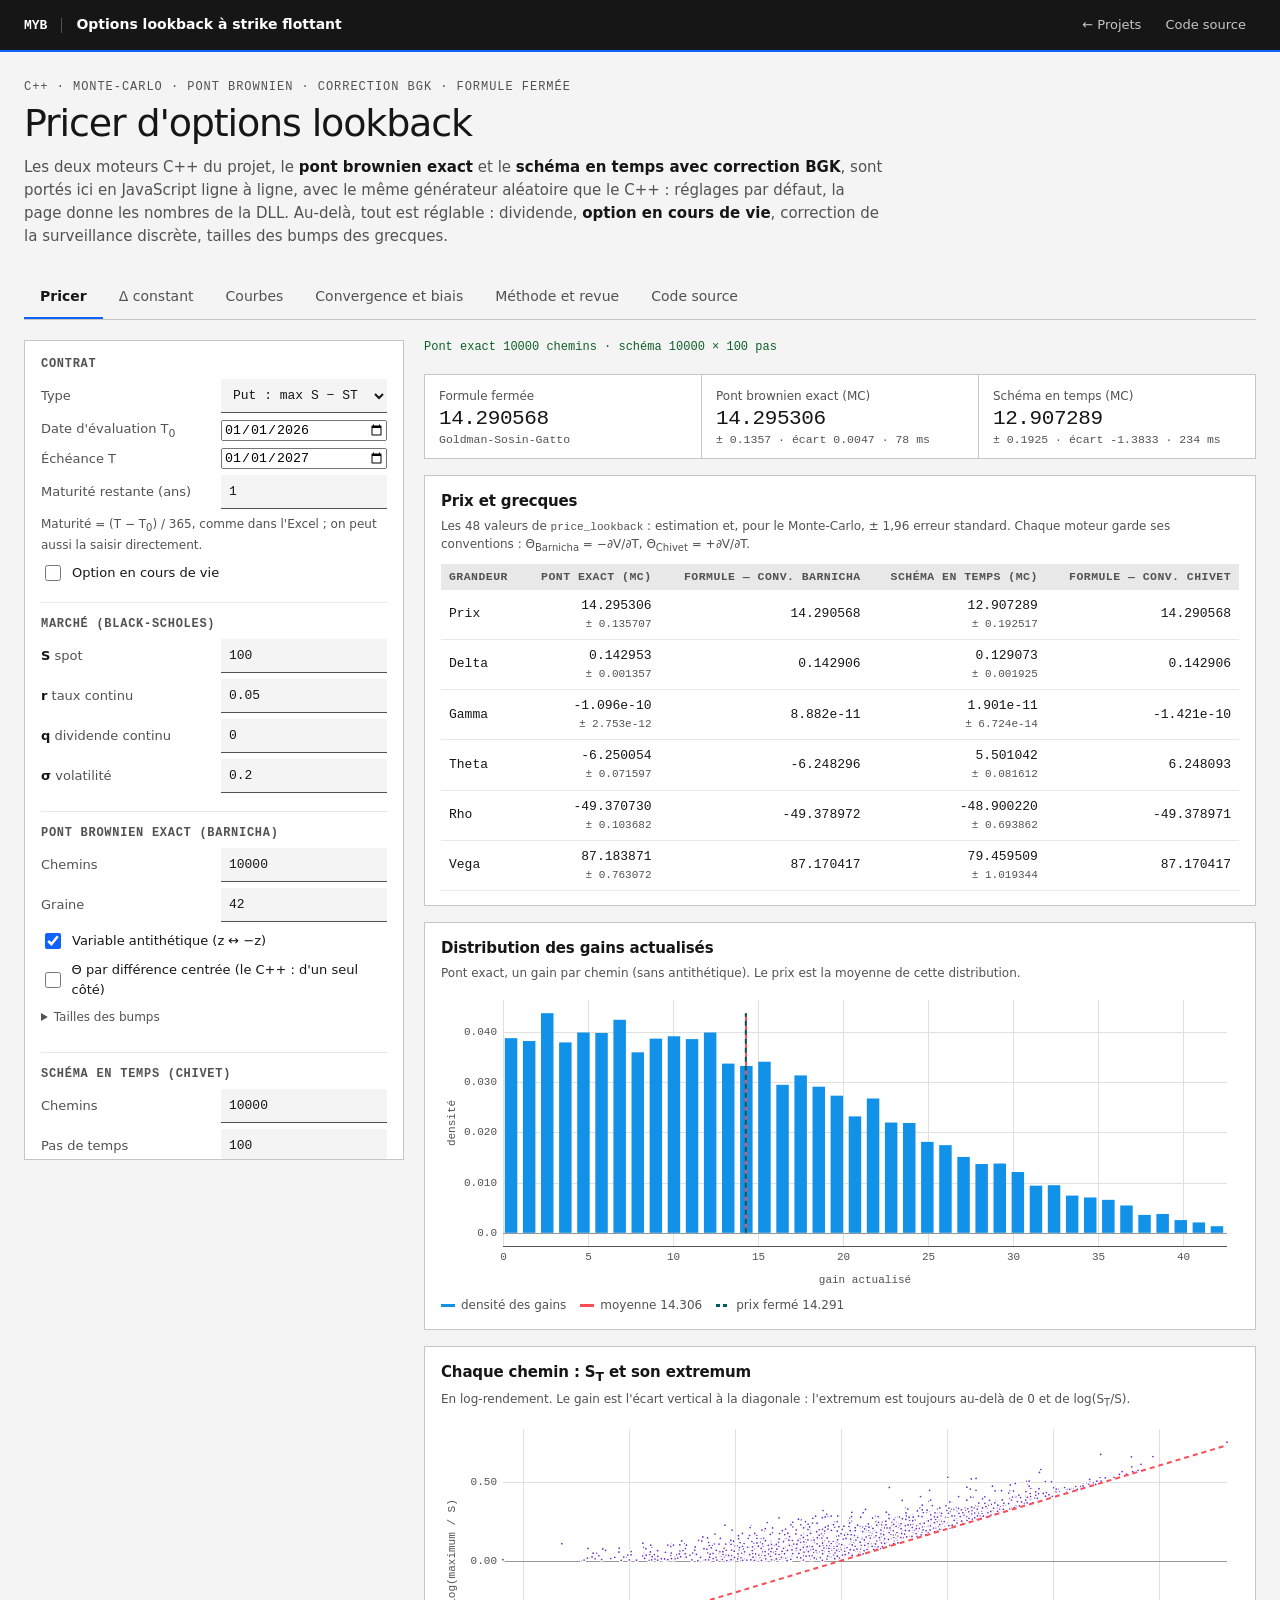
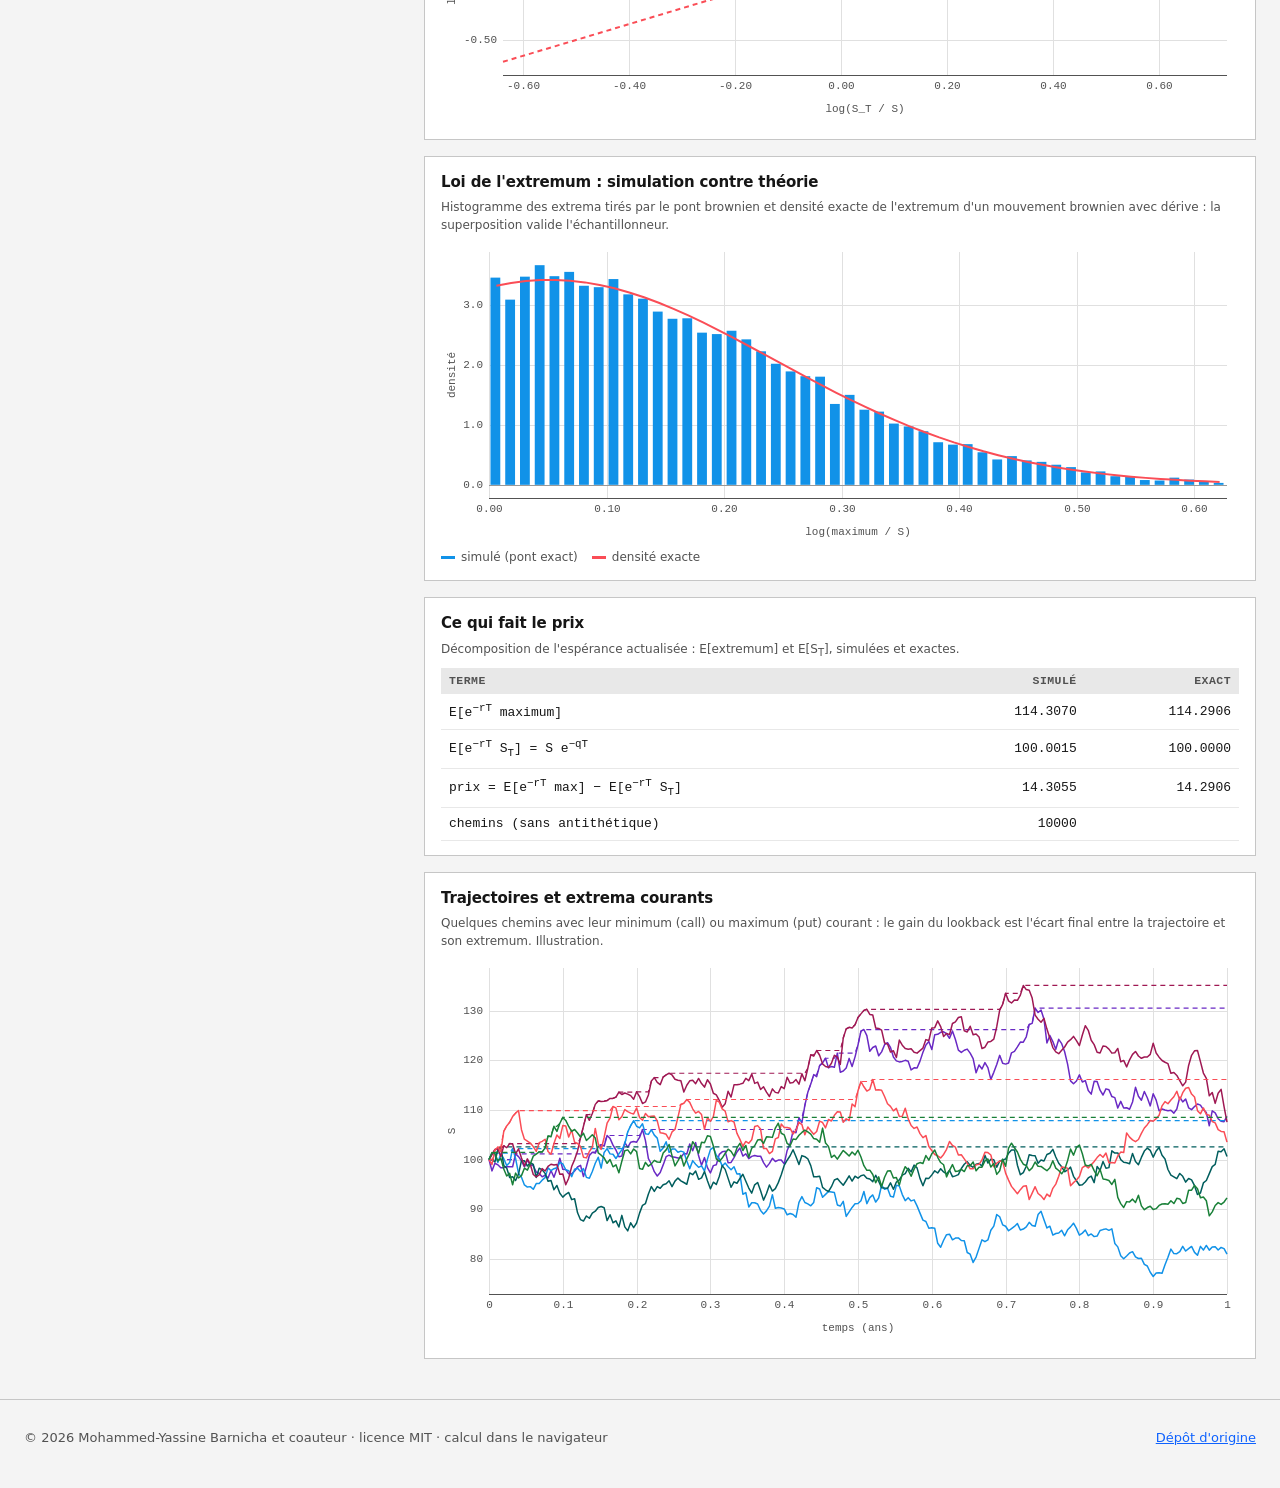
==== commit 10d6e816: "Retour à la moyenne (HJM), Δ constant (lookback), liens vers les applications - HJM : onglet « Retou" ====
--- a/options-lookback/index.html
+++ b/options-lookback/index.html
@@ -188,6 +188,11 @@
 .tab-res td small{color:var(--ink2);display:block;font-size:11px}
 .tab-res td.vide{color:var(--ink2)}
 .revue li{margin-bottom:8px}
+.remarque{background:var(--panel);border:1px solid var(--line);border-left:3px solid var(--accent);padding:16px 20px}
+.remarque h2{font-size:18px;font-weight:600;margin:0 0 8px}
+.remarque p,.remarque li{color:var(--ink2);font-size:14px;max-width:95ch}
+.remarque b{color:var(--ink)}
+.remarque .phrase{font-style:italic;color:var(--ink);border-top:1px solid var(--sunk);padding-top:10px;margin-bottom:0}
 </style>
 </head>
 <body>
@@ -209,6 +214,7 @@
 
   <div class="onglets" role="tablist">
     <button type="button" data-vue="pricer">Pricer</button>
+    <button type="button" data-vue="homogene">Δ constant</button>
     <button type="button" data-vue="courbes">Courbes</button>
     <button type="button" data-vue="convergence">Convergence et biais</button>
     <button type="button" data-vue="methode">Méthode et revue</button>
@@ -295,6 +301,60 @@
           <p class="aide">Quelques chemins avec leur minimum (call) ou maximum (put) courant : le gain du lookback est l'écart final
             entre la trajectoire et son extremum. Illustration.</p>
           <div class="graphe haut" id="g-traj"></div>
+        </div>
+      </div>
+    </div>
+  </section>
+
+  <!-- ============================== Δ CONSTANT ============================== -->
+  <section class="vue" id="homogene" hidden>
+    <div class="remarque">
+      <h2>Remarque : pourquoi le Δ d'un lookback flottant est constant à l'émission</h2>
+      <p>Sous Black-Scholes, toute la trajectoire est proportionnelle au spot : S<sub>t</sub> = S · exp((r − q − σ²/2) t + σ W<sub>t</sub>).
+        À l'émission, l'extremum de départ est le spot lui-même, donc <b>S se met en facteur de tout le gain</b> :</p>
+      <div class="formule">S_T − min S = S · ( S_T/S − min S/S )      ⇒      V(S) = S · f(r, q, σ, T)</div>
+      <p>où f ne dépend pas de S. Le prix est <b>linéaire en S</b> (homogène de degré 1), d'où :</p>
+      <ul>
+        <li><b>Δ = ∂V/∂S = f = V/S</b> : le même quel que soit le spot ; il se lit directement sur le prix, sans différences finies ;</li>
+        <li><b>Γ = 0</b> : la valeur de Γ que renvoient les moteurs Monte-Carlo n'est que du bruit autour de zéro ;</li>
+        <li><b>Vega, ρ et Θ sont proportionnels à S</b> : doubler le spot double toutes les autres grecques.</li>
+      </ul>
+      <p>En cours de vie, l'extremum déjà observé m ne bouge pas avec le spot : V(S, m) = S · g(m/S) reste homogène en (S, m) mais plus
+        en S seul. Par Euler, V = S ∂V/∂S + m ∂V/∂m, donc <b>Δ = V/S − (m/S) ∂V/∂m</b> varie avec le spot et <b>Γ ≠ 0</b>.</p>
+      <p class="phrase">En une phrase : « À l'émission, le prix d'un lookback flottant est homogène de degré 1 en S : on peut sortir S de
+        l'espérance, donc Δ = V/S est constant et Γ = 0 ; en cours de vie, l'extremum déjà observé casse cette invariance d'échelle. »</p>
+    </div>
+    <div class="espace" style="margin-top:20px">
+      <aside class="panneau reglages">
+        <p class="aide" style="margin-top:0">Type, taux, dividende, volatilité et maturité : ceux de l'onglet Pricer. Les graphes se calculent à
+          l'ouverture de l'onglet (formule fermée et Monte-Carlo du pont exact).</p>
+        <div class="champ"><label for="h-s0">Spot de référence S<sub>0</sub></label><input type="number" id="h-s0" value="100"></div>
+        <div class="champ"><label for="h-min">Spot minimum</label><input type="number" id="h-min" value="50"></div>
+        <div class="champ"><label for="h-max">Spot maximum</label><input type="number" id="h-max" value="150"></div>
+        <div class="champ"><label for="h-ext" id="h-ext-l">Extremum observé (en cours de vie)</label><input type="number" id="h-ext" value="110"></div>
+        <p class="aide">Pour le cas en cours de vie : un minimum ≤ au spot pour le call, un maximum ≥ au spot pour le put.</p>
+        <div class="btns"><button type="button" class="btn" id="h-go">Recalculer</button></div>
+        <div class="etat" id="h-etat"></div>
+      </aside>
+      <div class="resultats">
+        <div class="grille-res">
+          <div class="carte-res"><h2>1. À l'émission, le prix est une droite</h2>
+            <p class="aide">V(S) = S · f : une droite qui passe par l'origine. En cours de vie (extremum fixé), la courbe se courbe.</p>
+            <div class="graphe haut" id="g-h-prix"></div></div>
+          <div class="carte-res"><h2>2. Le Δ est constant, égal à V/S</h2>
+            <p class="aide">Δ par différences finies sur la formule fermée, et V/S : les deux se confondent à l'émission. En cours de vie, Δ varie.</p>
+            <div class="graphe haut" id="g-h-delta"></div></div>
+          <div class="carte-res"><h2>3. Γ est nul à l'émission</h2>
+            <p class="aide">Γ par différences finies : nul à l'émission, positif en cours de vie.</p>
+            <div class="graphe haut" id="g-h-gamma"></div></div>
+          <div class="carte-res"><h2>4. Les autres grecques sont proportionnelles à S</h2>
+            <p class="aide">Vega, ρ et Θ divisés par S : constants à l'émission.</p>
+            <div class="graphe haut" id="g-h-autres"></div></div>
+        </div>
+        <div class="carte-res">
+          <h2>Contrôle sur le Monte-Carlo</h2>
+          <p class="aide">Pont exact, mêmes réglages que l'onglet Pricer : le Δ estimé par bump coïncide avec V/S estimé sur les mêmes chemins.</p>
+          <div class="defile"><table id="t-h"><thead><tr><th>spot</th><th>V (MC)</th><th>V/S (MC)</th><th>Δ par bump (MC)</th><th>Δ formule</th><th>Γ (MC)</th></tr></thead><tbody></tbody></table></div>
         </div>
       </div>
     </div>
@@ -1086,12 +1146,37 @@
     nuage: {x: Array.from(d.lx.slice(0, k)), y: Array.from(d.le.slice(0, k))}, eExt: se / n, eST: ss / n,
     eSTexact: p.spot * Math.exp(-p.q * p.ttm)};
 }
+// homogénéité : grecques de la formule fermée le long du spot, à l'émission et en cours de vie, et contrôle Monte-Carlo
+function homogene(p, e) {
+  const put = p.type === 1, F = (S, ext) => LB.prixFermeGeneral(put, S, ext == null ? S : ext, p.rate, p.q, p.vol, p.ttm);
+  const greques = (S, ext) => {
+    const h = S * 1e-4, V = F(S, ext), Vu = F(S + h, ext == null ? null : ext), Vd = F(S - h, ext == null ? null : ext);
+    const hs = 1e-4, ht = 1e-4, hr = 1e-4;
+    const avecM = o => LB.prixFermeGeneral(put, S, ext == null ? S : ext, o.r, p.q, o.sig, o.T);
+    const vega = (avecM({r: p.rate, sig: p.vol + hs, T: p.ttm}) - avecM({r: p.rate, sig: p.vol - hs, T: p.ttm})) / (2 * hs);
+    const rho = (avecM({r: p.rate + hr, sig: p.vol, T: p.ttm}) - avecM({r: p.rate - hr, sig: p.vol, T: p.ttm})) / (2 * hr);
+    const theta = -(avecM({r: p.rate, sig: p.vol, T: p.ttm + ht}) - avecM({r: p.rate, sig: p.vol, T: Math.max(1e-8, p.ttm - ht)})) / (2 * ht);
+    return {V, delta: (Vu - Vd) / (2 * h), gamma: (Vu - 2 * V + Vd) / (h * h), vega, rho, theta};
+  };
+  const xs = [], emis = [], vie = [];
+  for (let k = 0; k <= 60; k++) {
+    const S = e.min + (e.max - e.min) * k / 60; xs.push(S);
+    emis.push(greques(S, null));
+    vie.push((put ? e.ext >= S : e.ext <= S) ? greques(S, e.ext) : null);
+  }
+  const mc = [0.5, 0.75, 1, 1.25, 1.5].map(f => {
+    const S = e.s0 * f, R = LB.priceLookback(1, p.ttm, p.type, S, p.rate, p.vol, p.pc, 0, p.seed, true, false, {q: p.q, antithetique: p.anti, bumpsBarnicha: p.bB});
+    return {S, V: R[0], delta: R[4], gamma: R[8], dF: greques(S, null).delta};
+  });
+  return {xs, emis, vie, mc};
+}
 self.onmessage = ev => {
   const {id, type, p, e} = ev.data;
   try {
     const prog = f => self.postMessage({id, progres: f});
     let res;
-    if (type === "calcul") {
+    if (type === "homogene") res = homogene(p, e);
+    else if (type === "calcul") {
       const t0 = performance.now(), cond = appel(1, p), t1 = performance.now(), bgk = appel(0, p), t2 = performance.now();
       res = {cond, bgk, tc: t1 - t0, tb: t2 - t1, desc: descriptif(p)};
     } else if (type === "courbe") {
@@ -1224,6 +1309,38 @@
 const auto = differe(calculer, 350);
 document.querySelector("#pricer .reglages").addEventListener("change", auto);
 
+// ---------- Δ constant ----------
+let homogeneFait = false;
+function majExtH() { const put = $("type").value === "1"; $("h-ext-l").textContent = put ? "Maximum observé (en cours de vie)" : "Minimum observé (en cours de vie)";
+  const s0 = lireNombre($("h-s0"), 100); $("h-ext").value = put ? Math.round(s0 * 1.1) : Math.round(s0 * 0.9); }
+$("type").addEventListener("change", () => { majExtH(); homogeneFait = false; });
+async function lancerHomogene() {
+  let p; try { p = lire(); } catch (err) { erreurIci("h-etat", err.message); return; }
+  const e = {s0: lireNombre($("h-s0"), 100), min: lireNombre($("h-min"), 50), max: lireNombre($("h-max"), 150), ext: lireNombre($("h-ext"), 110)};
+  if (!(e.min > 0 && e.max > e.min && e.s0 > 0 && e.ext > 0)) { erreurIci("h-etat", "spots et extremum positifs, minimum < maximum"); return; }
+  $("h-etat").textContent = "Calcul…"; $("h-etat").className = "etat";
+  const m = await demander("homogene", p, e);
+  if (!m.ok) { erreurIci("h-etat", m.msg); return; }
+  homogeneFait = true;
+  const r = m.res, put = p.type === 1, nomExt = put ? "max" : "min";
+  $("h-etat").textContent = `Formule fermée sur ${r.xs.length} spots · Monte-Carlo ${p.pc} chemins par spot`; $("h-etat").className = "etat ok";
+  const serie = (nom, arr, cle, coul, tir, f) => ({nom, x: r.xs, y: arr.map((g, k) => g ? (f ? f(g, r.xs[k]) : g[cle]) : NaN), couleur: coul, tirets: tir, epaisseur: tir ? 1.8 : 2.5});
+  const vie = `en cours de vie (${nomExt} observé = ${e.ext})`;
+  const f0 = r.emis[0].V / r.xs[0];
+  Graphe.tracer($("g-h-prix"), {series: [serie("à l'émission : V = S · f", r.emis, "V", "c1"),
+    {nom: "prolongement jusqu'à l'origine", x: [0, r.xs[0]], y: [0, f0 * r.xs[0]], couleur: "c1", tirets: true, epaisseur: 1.2, sansLegende: true},
+    serie(vie, r.vie, "V", "c4", true)], xlab: "spot S", ylab: "prix", zero: true, xmin: 0, xfmt: v => v.toFixed(0)});
+  Graphe.tracer($("g-h-delta"), {series: [serie("Δ à l'émission", r.emis, "delta", "c1"), serie("V/S à l'émission", r.emis, null, "c3", true, g => g.V / 1),
+    serie("Δ " + vie, r.vie, "delta", "c4", true)].map((s0, k) => k === 1 ? Object.assign(s0, {y: r.emis.map((g, j) => g.V / r.xs[j])}) : s0), xlab: "spot S", ylab: "Δ", yfmt: v => v.toFixed(4), xfmt: v => v.toFixed(0)});
+  Graphe.tracer($("g-h-gamma"), {series: [serie("Γ à l'émission", r.emis, "gamma", "c1"), serie("Γ " + vie, r.vie, "gamma", "c4", true)], xlab: "spot S", ylab: "Γ", yfmt: v => v.toPrecision(2), zero: true, xfmt: v => v.toFixed(0)});
+  Graphe.tracer($("g-h-autres"), {series: [serie("vega / S", r.emis, null, "c2", false, (g, S) => g.vega / S), serie("ρ / S", r.emis, null, "c5", false, (g, S) => g.rho / S),
+    serie("Θ / S", r.emis, null, "c6", false, (g, S) => g.theta / S)], xlab: "spot S", ylab: "grecque / S", yfmt: v => v.toFixed(3), xfmt: v => v.toFixed(0)});
+  $("t-h").tBodies[0].innerHTML = r.mc.map(o => `<tr><td>${o.S.toFixed(1)}</td><td>${o.V.toFixed(4)}</td><td>${(o.V / o.S).toFixed(6)}</td><td>${o.delta.toFixed(6)}</td><td>${o.dF.toFixed(6)}</td><td>${o.gamma.toExponential(1)}</td></tr>`).join("");
+}
+$("h-go").onclick = lancerHomogene;
+document.addEventListener("vue", ev => { if (ev.detail === "homogene" && !homogeneFait) lancerHomogene(); });
+majExtH();
+
 // ---------- courbes ----------
 const BORNES = {spot: [80, 120], vol: [0.1, 0.5], rate: [0, 0.1], q: [0, 0.08], ttm: [0.25, 3]};
 $("cx").onchange = () => { const b = BORNES[$("cx").value]; $("cmin").value = b[0]; $("cmax").value = b[1]; };
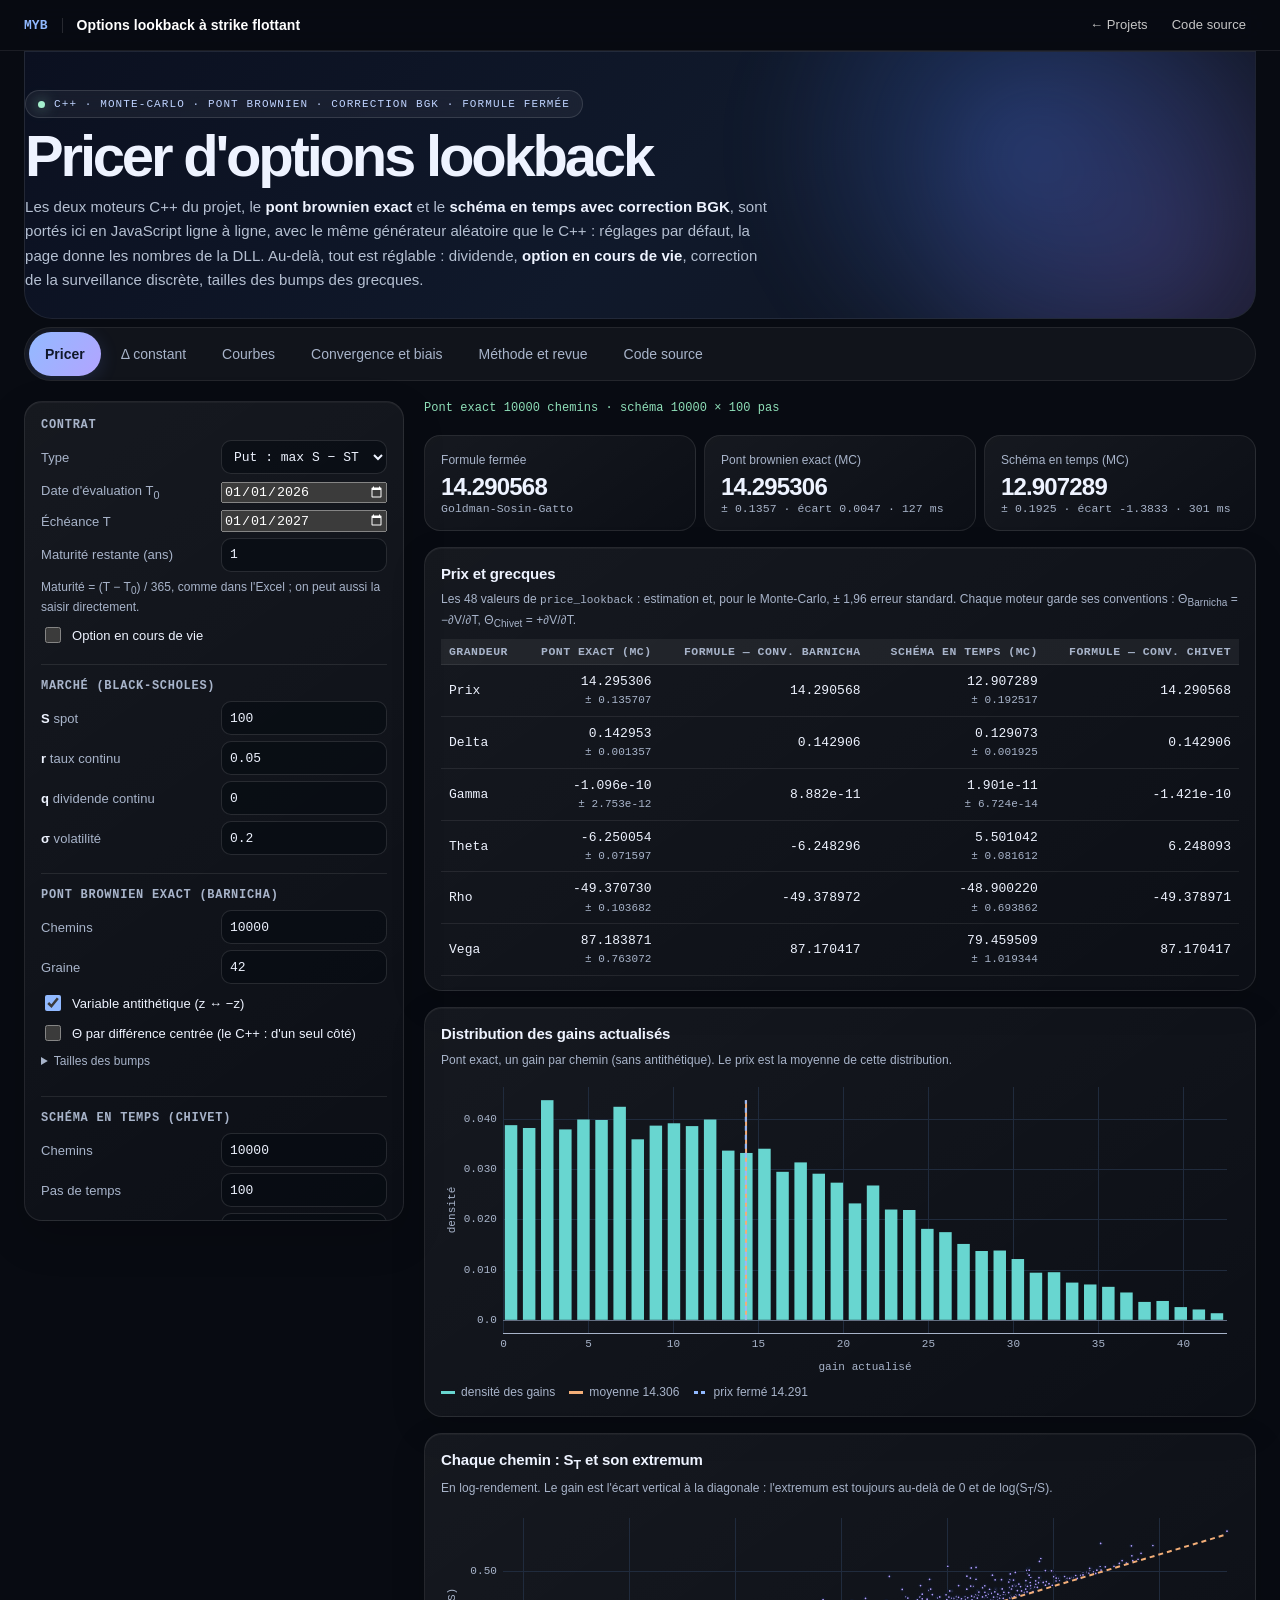
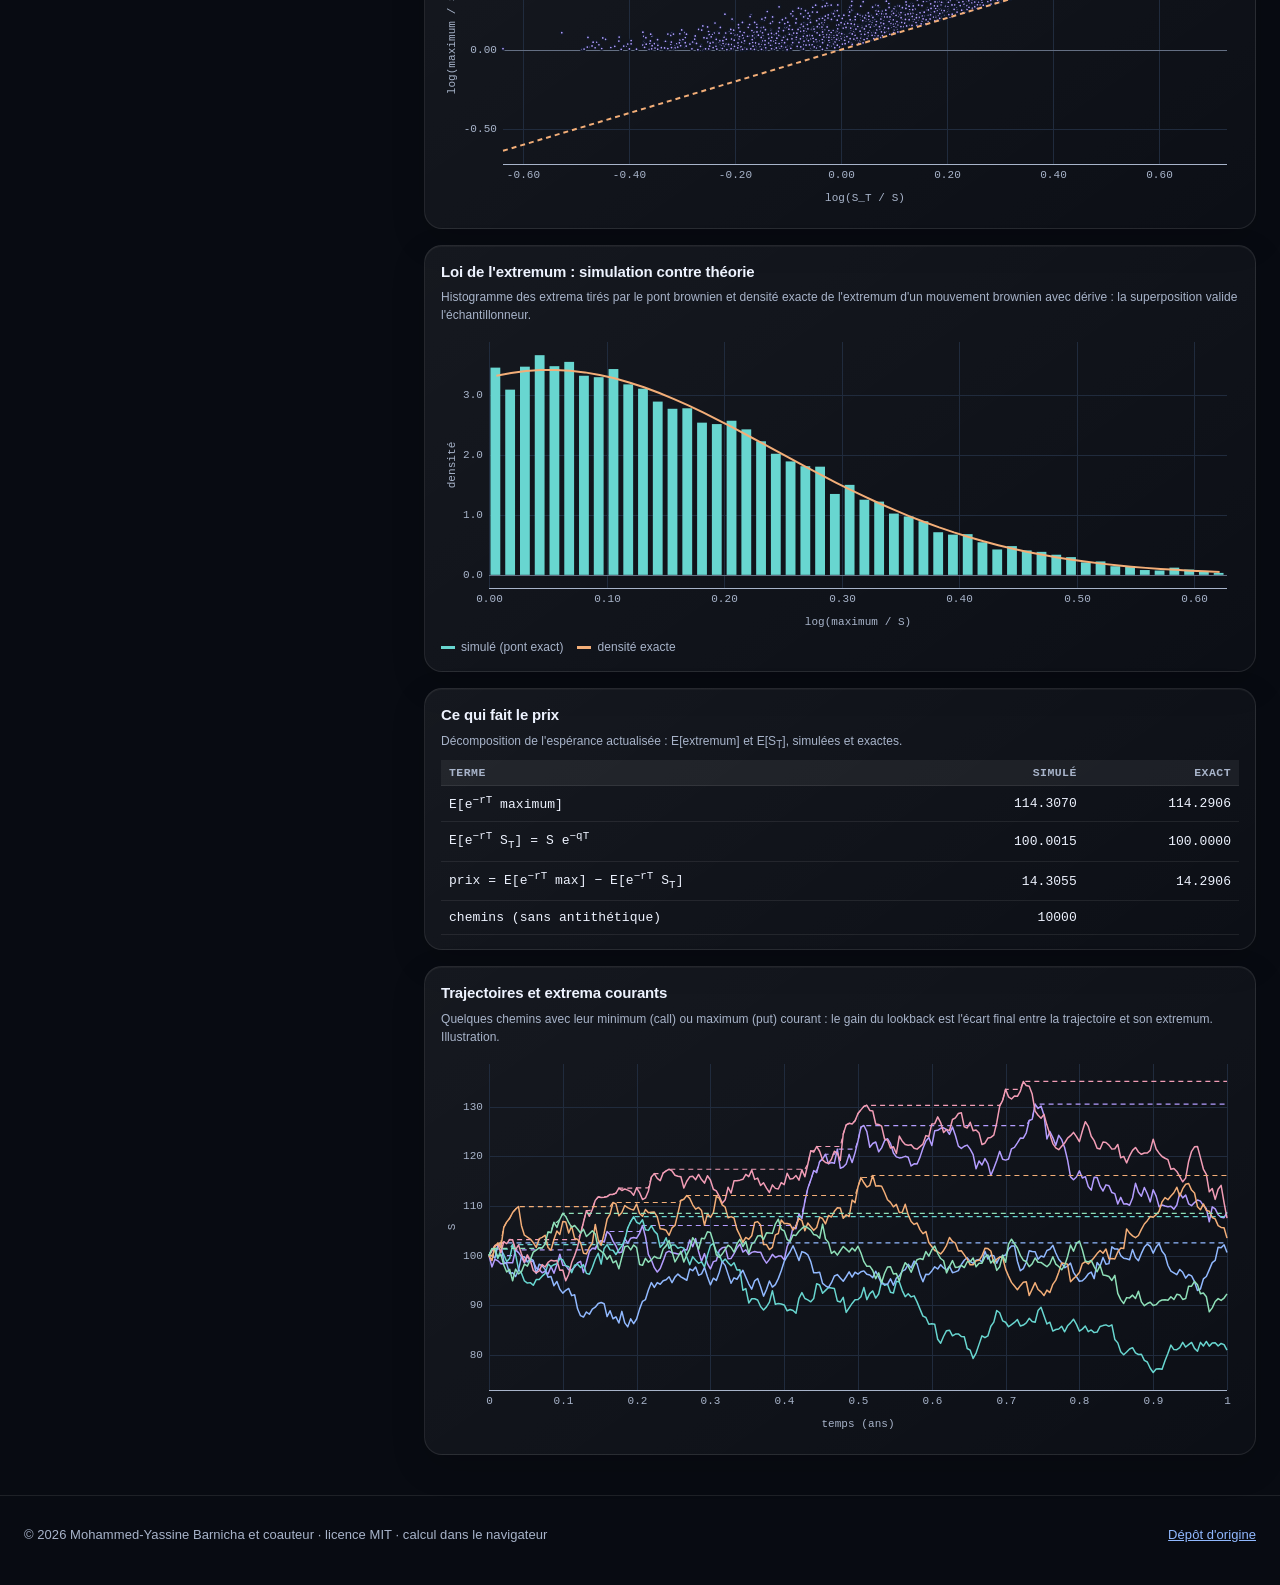
==== commit 7beafe90: "Add iPhone-inspired motion design theme" ====
--- a/options-lookback/index.html
+++ b/options-lookback/index.html
@@ -5,7 +5,7 @@
 <meta name="viewport" content="width=device-width,initial-scale=1">
 <title>Options lookback — Mohammed-Yassine Barnicha</title>
 <meta name="description" content="Pricer d'options lookback à strike flottant : les deux moteurs Monte-Carlo C++ du projet (pont brownien exact, schéma en temps avec BGK) et la formule fermée, portés en JavaScript, avec dividende, extremum observé et tous les réglages.">
-<meta name="theme-color" content="#161616">
+<meta name="theme-color" content="#080b12">
 <link rel="icon" href="data:image/svg+xml,%3Csvg xmlns='http://www.w3.org/2000/svg' viewBox='0 0 32 32'%3E%3Crect width='32' height='32' fill='%23161616'/%3E%3Cpath d='M5 24 Q11 6 16 16 T27 8' stroke='%230f62fe' stroke-width='3' fill='none'/%3E%3C/svg%3E">
 <style>
 /* Kit commun des sites de projets — même langage que la page d'accueil : fond neutre, angles droits,
@@ -184,6 +184,126 @@
   .graphe.haut{height:300px}
   .kpi .val{font-size:18px}
 }
+
+/* Editorial portfolio theme */
+:root{
+  --ground:#f4f0e8;--panel:#fbf9f4;--sunk:#ede7dc;--ink:#20231f;--ink2:#64665f;--line:#d8d1c5;--grid:#e5dfd4;
+  --accent:#315c4e;--accent-hover:#24483d;--accent-ink:#fbf9f4;--tag:#e7eee8;--tag-ink:#315c4e;
+  --good:#286342;--good-bg:#e2eee4;--bad:#a33f36;--bad-bg:#f5e6e2;--warn:#806327;--warn-bg:#f2ead4;
+  --c1:#76529b;--c2:#477e91;--c3:#315c4e;--c4:#a45f72;--c5:#b87956;--c6:#568365;--c7:#526b96;--c8:#a9823e;
+  --display:"Iowan Old Style","Palatino Linotype",Palatino,Georgia,serif;
+}
+@media(prefers-color-scheme:dark){
+  :root:not([data-theme="light"]){
+    --ground:#1e211e;--panel:#272b27;--sunk:#30362f;--ink:#f1eee6;--ink2:#bbbcb3;--line:#444a42;--grid:#363b34;
+    --accent:#a8c4ae;--accent-hover:#c3d8c5;--accent-ink:#20231f;--tag:#303d33;--tag-ink:#c7ddca;
+    --good:#8fcca1;--good-bg:#293b2d;--bad:#e6a39a;--bad-bg:#472e2a;--warn:#e0c278;--warn-bg:#403821;
+    --c1:#b49ad0;--c2:#81b7c9;--c3:#8fbea0;--c4:#d89bac;--c5:#e1a883;--c6:#9dcaab;--c7:#9ab1db;--c8:#d3b36e;
+  }
+}
+:root[data-theme="dark"]{
+  --ground:#1e211e;--panel:#272b27;--sunk:#30362f;--ink:#f1eee6;--ink2:#bbbcb3;--line:#444a42;--grid:#363b34;
+  --accent:#a8c4ae;--accent-hover:#c3d8c5;--accent-ink:#20231f;--tag:#303d33;--tag-ink:#c7ddca;
+  --good:#8fcca1;--good-bg:#293b2d;--bad:#e6a39a;--bad-bg:#472e2a;--warn:#e0c278;--warn-bg:#403821;
+  --c1:#b49ad0;--c2:#81b7c9;--c3:#8fbea0;--c4:#d89bac;--c5:#e1a883;--c6:#9dcaab;--c7:#9ab1db;--c8:#d3b36e;
+}
+body{font-family:var(--sans);line-height:1.62;letter-spacing:.004em}
+.page{max-width:1380px}
+.barre{background:color-mix(in srgb,var(--ground) 92%,transparent);border-bottom:1px solid var(--line);backdrop-filter:blur(12px)}
+.barre .mono-nom{color:var(--accent);border-color:var(--line)}
+.barre nav a:hover{background:var(--sunk);color:var(--ink)}
+.entete{padding:38px 0 26px}
+.surtitre{color:var(--accent);letter-spacing:.12em;font-size:11px}
+.entete h1,.texte h2{font-family:var(--display);letter-spacing:-.035em}
+.entete h1{font-size:clamp(34px,4.2vw,50px);line-height:1.04}
+.onglets button[aria-selected="true"]{border-bottom-color:var(--accent)}
+.panneau,.carte-res,.code-liste,.code-vue,.code-espace .code-vue{border-color:var(--line);border-radius:3px}
+.reglages{box-shadow:0 8px 24px rgb(32 35 31 / 4%)}
+input[type=number],input[type=text],select,textarea{border:1px solid var(--line);border-radius:2px;background:var(--panel)}
+input:focus,select:focus,textarea:focus{outline-color:var(--accent)}
+.btn{border-radius:2px;transition:transform .18s ease,background .18s ease,border-color .18s ease}
+.btn:hover{transform:translateY(-1px)}
+.btn.creux{border-color:var(--line);color:var(--ink)}
+.btn.creux:hover{background:var(--sunk);border-color:var(--line)}
+.kpis{gap:1px;background:var(--line);border:1px solid var(--line);border-radius:3px;overflow:hidden}
+.kpi{padding:15px 16px}
+.kpi .val{font-family:var(--display);font-size:24px;letter-spacing:-.02em}
+.carte-res{box-shadow:0 8px 24px rgb(32 35 31 / 3%)}
+th{background:var(--sunk)}
+.graphe .bulle{border-radius:2px}
+footer{border-color:var(--line)}
+:focus-visible{outline-color:var(--accent)}
+@keyframes settle-in{from{opacity:0;transform:translateY(10px)}to{opacity:1;transform:translateY(0)}}
+.entete .surtitre{animation:settle-in .5s cubic-bezier(.2,.7,.2,1) both}
+.entete h1{animation:settle-in .6s .06s cubic-bezier(.2,.7,.2,1) both}
+.entete .chapeau{animation:settle-in .6s .12s cubic-bezier(.2,.7,.2,1) both}
+@media(prefers-reduced-motion:reduce){*,*::before,*::after{scroll-behavior:auto!important;transition-duration:.01ms!important;animation-duration:.01ms!important;animation-delay:0ms!important}}
+
+/* Midnight glass motion system */
+:root{
+  color-scheme:dark;
+  --ground:#080b12;--panel:#111827;--sunk:#182235;--ink:#eef3ff;--ink2:#a8b4ca;--line:#29354a;--grid:#202b3d;
+  --accent:#91b9ff;--accent-hover:#c0d4ff;--accent-ink:#10182a;--tag:#1a2942;--tag-ink:#c4d8ff;
+  --good:#8fe0b9;--good-bg:#142b2a;--bad:#ff999e;--bad-bg:#351c28;--warn:#f0c978;--warn-bg:#352b1c;
+  --c1:#b49dff;--c2:#68d6d0;--c3:#91b9ff;--c4:#f29db6;--c5:#f3ae78;--c6:#8fe0b9;--c7:#87c4ff;--c8:#e7ca7e;
+  --sans:Arial,"Helvetica Neue",sans-serif;--display:var(--sans);
+}
+body{color-scheme:dark;background:var(--ground);color:var(--ink);font-family:var(--sans);line-height:1.62;letter-spacing:.004em}
+.page{max-width:1380px}
+.barre{background:rgb(8 11 18 / 76%);border-bottom:1px solid rgb(255 255 255 / 8%);backdrop-filter:blur(22px) saturate(150%)}
+.barre .mono-nom{color:var(--accent);border-color:rgb(255 255 255 / 13%)}
+.barre nav a{border-radius:999px;transition:color .24s ease,background .24s ease,transform .3s cubic-bezier(.2,.8,.2,1)}
+.barre nav a:hover{background:rgb(255 255 255 / 8%);color:var(--ink);transform:translateY(-1px)}
+.entete{position:relative;isolation:isolate;overflow:hidden;border:1px solid rgb(255 255 255 / 8%);border-radius:0 0 28px 28px;background:linear-gradient(135deg,#0b1020 0%,#10192b 52%,#101522 100%)}
+.entete::before{content:"";position:absolute;z-index:-1;top:-180px;right:-140px;width:min(58vw,650px);aspect-ratio:1;border-radius:50%;background:radial-gradient(circle at 42% 42%,rgb(73 127 255 / 29%),transparent 50%),radial-gradient(circle at 65% 58%,rgb(163 124 255 / 18%),transparent 48%);filter:blur(28px);pointer-events:none}
+.entete .page{position:relative;z-index:1}
+.entete .surtitre{display:inline-flex;align-items:center;gap:9px;padding:7px 12px;border:1px solid rgb(255 255 255 / 13%);border-radius:999px;background:rgb(255 255 255 / 5%);color:#bfd3ff;font-size:11px;letter-spacing:.1em;backdrop-filter:blur(12px)}
+.entete .surtitre::before{content:"";width:7px;height:7px;border-radius:50%;background:#a5f0ce;box-shadow:0 0 14px rgb(165 240 206 / 75%)}
+.entete h1,.texte h2{font-family:var(--sans);font-weight:620;letter-spacing:-.055em}
+.entete h1{font-size:clamp(36px,5vw,58px);line-height:1.02}
+.entete .chapeau{color:#b5c0d2}
+.entete .surtitre,.entete h1,.entete .chapeau{animation:none}
+.onglets{gap:4px;padding:4px;border:1px solid rgb(255 255 255 / 8%);border-radius:999px;background:rgb(255 255 255 / 4%)}
+.onglets button{border:0;border-radius:999px;transition:background .28s ease,color .24s ease,transform .3s cubic-bezier(.2,.8,.2,1)}
+.onglets button:hover{background:rgb(255 255 255 / 7%);color:var(--ink)}
+.onglets button[aria-selected="true"]{border:0;background:linear-gradient(125deg,#93baff,#b2a4ff);color:#10182a;box-shadow:0 4px 18px rgb(106 144 255 / 17%)}
+.panneau,.carte-res,.code-liste,.code-vue{border-color:rgb(255 255 255 / 9%);border-radius:18px;background:linear-gradient(145deg,rgb(255 255 255 / 6%),rgb(255 255 255 / 2%));box-shadow:inset 0 1px rgb(255 255 255 / 4%)}
+.reglages{box-shadow:0 16px 42px rgb(0 0 0 / 18%),inset 0 1px rgb(255 255 255 / 4%)}
+.reglages h3{border-color:rgb(255 255 255 / 9%)}
+input[type=number],input[type=text],select,textarea{border:1px solid rgb(255 255 255 / 12%);border-radius:10px;background:rgb(6 10 18 / 60%);transition:border-color .2s ease,box-shadow .2s ease}
+input:focus,select:focus,textarea:focus{outline:0;border-color:var(--accent);box-shadow:0 0 0 3px rgb(145 185 255 / 16%)}
+.btn{border-radius:999px;border-color:transparent;background:linear-gradient(125deg,#93baff,#b2a4ff);color:#10182a;box-shadow:0 6px 20px rgb(106 144 255 / 16%);transition:transform .36s cubic-bezier(.2,.8,.2,1.25),background .24s ease,border-color .24s ease,box-shadow .3s ease}
+.btn:active{transform:scale(.96)}
+.btn{position:relative;overflow:hidden}
+.btn.plein::before{content:"";position:absolute;inset:-40% auto -40% -45%;width:35%;transform:translateX(-180%) skewX(-20deg);background:linear-gradient(90deg,transparent,rgb(255 255 255 / 42%),transparent);pointer-events:none}
+.btn:hover{background:linear-gradient(125deg,#b8d0ff,#d0c3ff);box-shadow:0 11px 28px rgb(106 144 255 / 25%)}
+@media(hover:hover){.btn.plein:hover::before{animation:button-glint .72s cubic-bezier(.2,.7,.2,1) both}}
+@keyframes button-glint{0%{transform:translateX(-180%) skewX(-20deg);opacity:0}20%{opacity:.8}100%{transform:translateX(550%) skewX(-20deg);opacity:0}}
+.btn.creux{border-color:rgb(255 255 255 / 14%);background:rgb(255 255 255 / 4%);color:var(--ink);box-shadow:none}
+.btn.creux:hover{border-color:rgb(255 255 255 / 26%);background:rgb(255 255 255 / 9%);color:var(--ink)}
+.kpis{gap:8px;background:transparent;border:0}
+.kpi{border:1px solid rgb(255 255 255 / 9%);border-radius:16px;background:linear-gradient(145deg,rgb(255 255 255 / 6%),rgb(255 255 255 / 2%))}
+.kpi .val{font-family:var(--sans);font-weight:600;letter-spacing:-.035em}
+.carte-res{box-shadow:0 12px 34px rgb(0 0 0 / 15%),inset 0 1px rgb(255 255 255 / 4%)}
+th{background:rgb(255 255 255 / 6%)}
+td,th{border-color:rgb(255 255 255 / 8%)}
+.code-liste button[aria-current="true"]{border-left-color:var(--accent);border-radius:0 10px 10px 0;background:rgb(145 185 255 / 12%)}
+.graphe .bulle{border:1px solid rgb(255 255 255 / 12%);border-radius:10px;box-shadow:0 12px 28px rgb(0 0 0 / 26%)}
+footer{border-color:rgb(255 255 255 / 9%)}
+:focus-visible{outline-color:#a4c4ff;outline-offset:3px}
+@media(hover:hover){
+  .panneau,.carte-res{transition:transform .32s cubic-bezier(.2,.8,.2,1),border-color .25s ease,box-shadow .3s ease}
+  .carte-res:hover{border-color:rgb(145 185 255 / 28%);box-shadow:0 18px 42px rgb(0 0 0 / 22%),inset 0 1px rgb(255 255 255 / 8%)}
+}
+@keyframes ambient-float{from{transform:translate3d(0,0,0) scale(1)}to{transform:translate3d(-5%,5%,0) scale(1.08)}}
+@media(max-width:600px){
+  .entete{border-radius:0 0 22px 22px}
+  .entete::before{right:-48%;width:125vw}
+  .onglets{border-radius:18px}
+  .onglets button{padding-inline:12px}
+  .panneau,.carte-res,.code-liste,.code-vue{border-radius:15px}
+}
+@media(prefers-reduced-motion:reduce){*,*::before,*::after{scroll-behavior:auto!important;transition-duration:.01ms!important;animation-duration:.01ms!important;animation-iteration-count:1!important}}
 
 .tab-res td small{color:var(--ink2);display:block;font-size:11px}
 .tab-res td.vide{color:var(--ink2)}
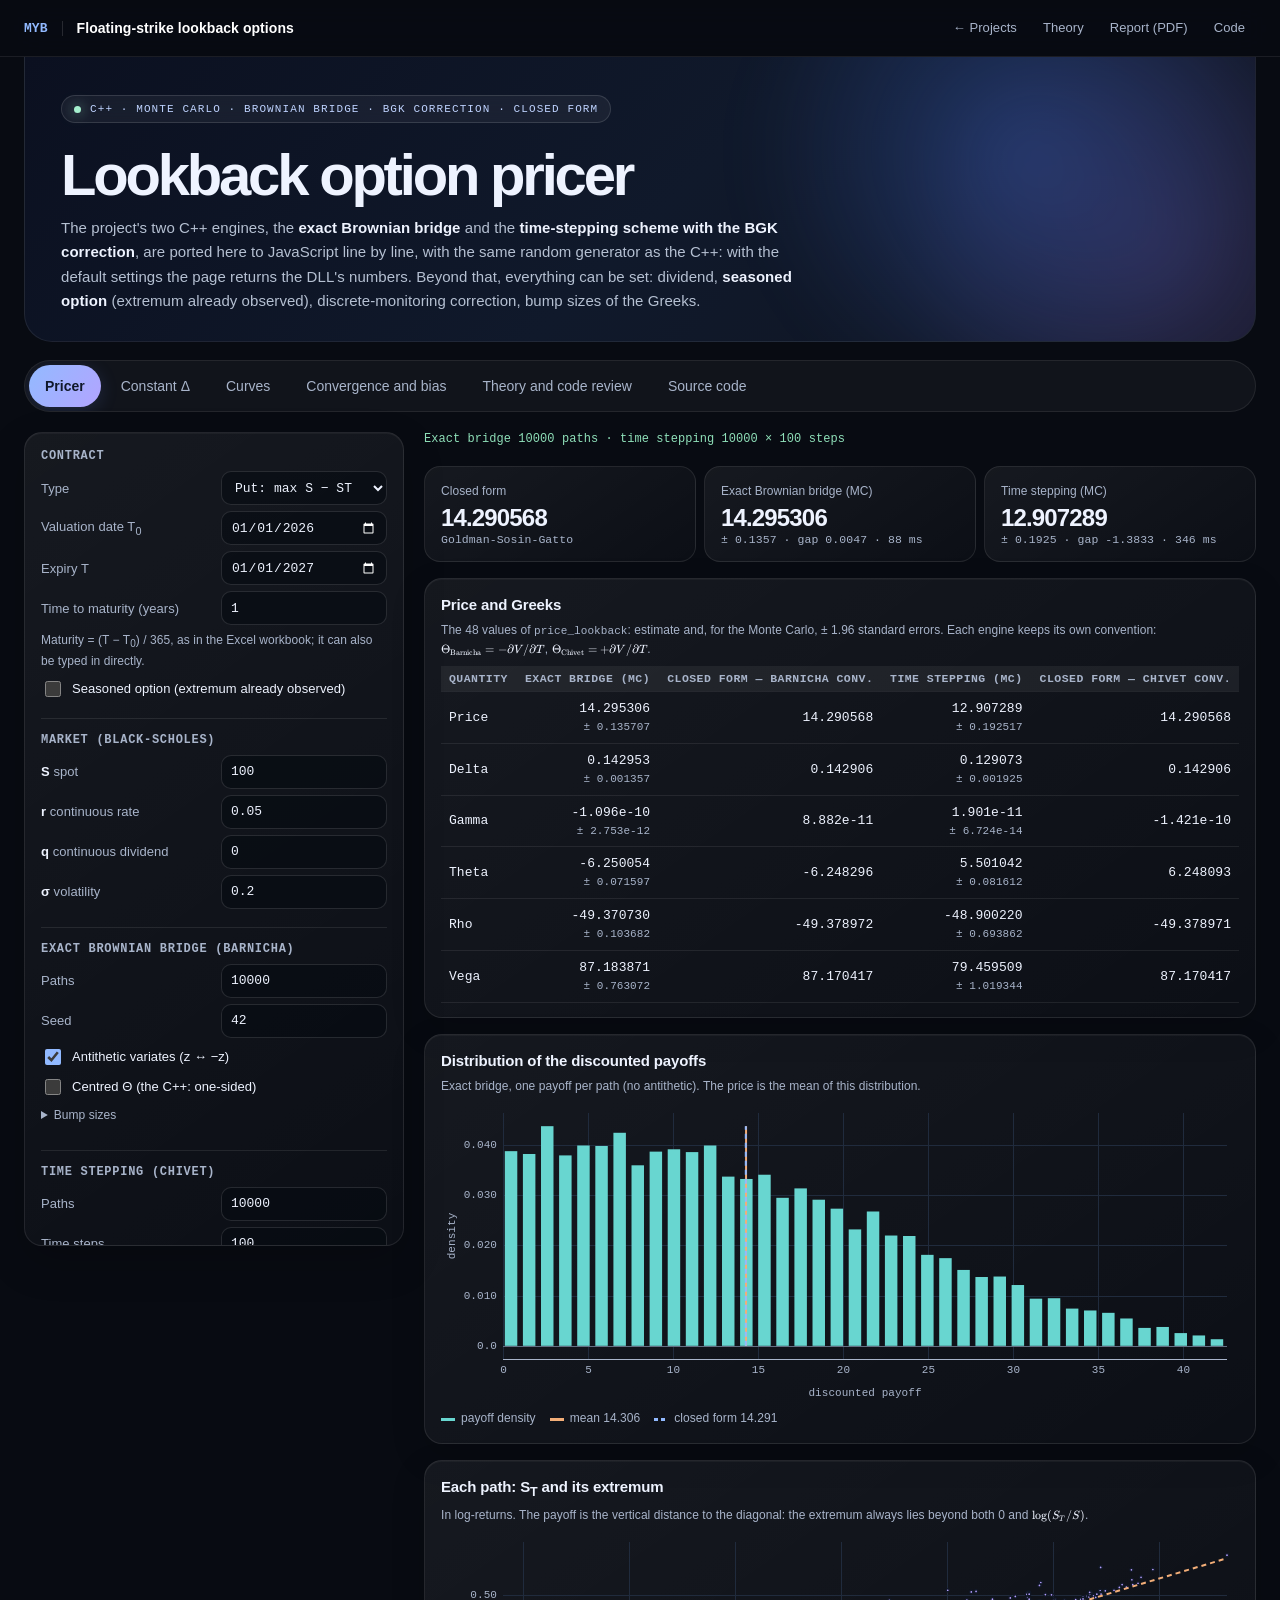
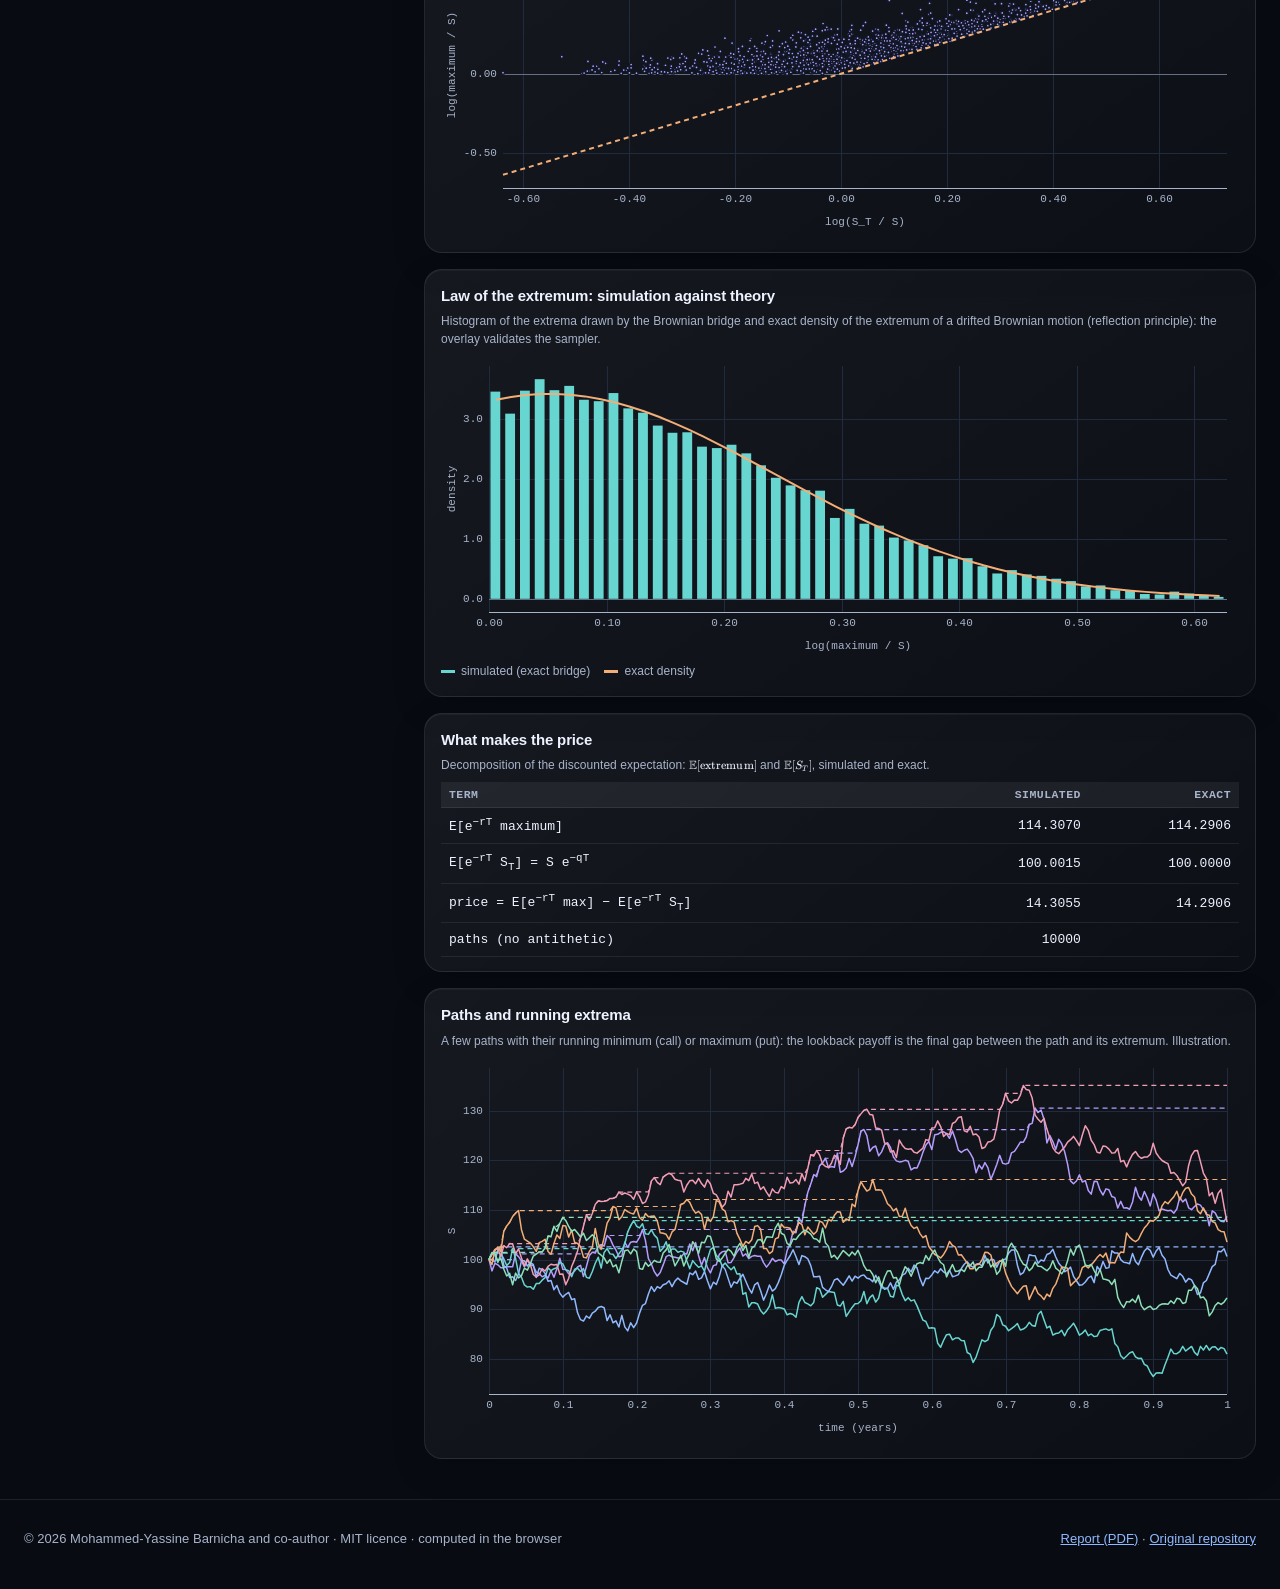
==== commit 20eda593: "h" ====
--- a/options-lookback/index.html
+++ b/options-lookback/index.html
@@ -1,102 +1,104 @@
 <!doctype html>
-<html lang="fr">
+<html lang="en">
 <head>
 <meta charset="utf-8">
 <meta name="viewport" content="width=device-width,initial-scale=1">
-<title>Options lookback — Mohammed-Yassine Barnicha</title>
-<meta name="description" content="Pricer d'options lookback à strike flottant : les deux moteurs Monte-Carlo C++ du projet (pont brownien exact, schéma en temps avec BGK) et la formule fermée, portés en JavaScript, avec dividende, extremum observé et tous les réglages.">
+<title>Lookback options — Mohammed-Yassine Barnicha</title>
+<meta name="description" content="Floating-strike lookback option pricer: the project's two C++ Monte Carlo engines (exact Brownian bridge, time stepping with BGK) and the closed form, ported to JavaScript, with dividend, observed extremum and every setting.">
 <meta name="theme-color" content="#080b12">
-<link rel="icon" href="data:image/svg+xml,%3Csvg xmlns='http://www.w3.org/2000/svg' viewBox='0 0 32 32'%3E%3Crect width='32' height='32' fill='%23161616'/%3E%3Cpath d='M5 24 Q11 6 16 16 T27 8' stroke='%230f62fe' stroke-width='3' fill='none'/%3E%3C/svg%3E">
+<link rel="icon" href="data:image/svg+xml,%3Csvg xmlns='http://www.w3.org/2000/svg' viewBox='0 0 32 32'%3E%3Crect width='32' height='32' rx='9' fill='%23080b12'/%3E%3Cpath d='M7 22 13 10l5 12 7-13' stroke='%2391b9ff' stroke-width='3' stroke-linecap='round' stroke-linejoin='round' fill='none'/%3E%3C/svg%3E">
 <style>
-/* Kit commun des sites de projets — même langage que la page d'accueil : fond neutre, angles droits,
-   chiffres en chasse fixe. Aucune police ni bibliothèque externe. */
+/* Shared kit of the project pages: one dark "midnight glass" theme, the same as the home page.
+   No external font or library; LaTeX formulas are pre-rendered at build time (kit/katex/). */
 :root{
-  color-scheme:light;
-  --ground:#f4f4f4;--panel:#fff;--sunk:#e8e8e8;--ink:#161616;--ink2:#525252;--line:#c6c6c6;--grid:#e0e0e0;
-  --accent:#0f62fe;--accent-hover:#0050e6;--accent-ink:#fff;--tag:#edf5ff;--tag-ink:#0043ce;
-  --good:#0e6027;--good-bg:#defbe6;--bad:#a2191f;--bad-bg:#fff1f1;--warn:#684e00;--warn-bg:#fff1c7;
-  --c1:#6929c4;--c2:#1192e8;--c3:#005d5d;--c4:#9f1853;--c5:#fa4d56;--c6:#198038;--c7:#002d9c;--c8:#b28600;
-  --sans:system-ui,-apple-system,"Segoe UI",Roboto,Arial,sans-serif;
+  color-scheme:dark;
+  --ground:#080b12;--panel:#111827;--sunk:#182235;--ink:#eef3ff;--ink2:#a8b4ca;--line:#29354a;--grid:#202b3d;
+  --accent:#91b9ff;--accent-hover:#c0d4ff;--accent-ink:#10182a;--tag:#1a2942;--tag-ink:#c4d8ff;
+  --good:#8fe0b9;--good-bg:#142b2a;--bad:#ff999e;--bad-bg:#351c28;--warn:#f0c978;--warn-bg:#352b1c;
+  --c1:#b49dff;--c2:#68d6d0;--c3:#91b9ff;--c4:#f29db6;--c5:#f3ae78;--c6:#8fe0b9;--c7:#87c4ff;--c8:#e7ca7e;
+  --glass:linear-gradient(145deg,rgb(255 255 255 / 6%),rgb(255 255 255 / 2%));
+  --edge:rgb(255 255 255 / 9%);
+  --sans:Arial,"Helvetica Neue",sans-serif;
   --mono:ui-monospace,"Cascadia Mono","SF Mono",Consolas,"Liberation Mono",monospace;
 }
-@media (prefers-color-scheme:dark){
-  :root:not([data-theme="light"]){color-scheme:dark;
-    --ground:#161616;--panel:#262626;--sunk:#393939;--ink:#f4f4f4;--ink2:#c6c6c6;--line:#525252;--grid:#393939;
-    --accent:#4589ff;--accent-hover:#78a9ff;--accent-ink:#161616;--tag:#002d9c;--tag-ink:#d0e2ff;
-    --good:#6fdc8c;--good-bg:#044317;--bad:#ff8389;--bad-bg:#520408;--warn:#f1c21b;--warn-bg:#483700;
-    --c1:#8a3ffc;--c2:#33b1ff;--c3:#08bdba;--c4:#ff7eb6;--c5:#fa4d56;--c6:#6fdc8c;--c7:#4589ff;--c8:#d2a106}
-}
-:root[data-theme="dark"]{color-scheme:dark;
-  --ground:#161616;--panel:#262626;--sunk:#393939;--ink:#f4f4f4;--ink2:#c6c6c6;--line:#525252;--grid:#393939;
-  --accent:#4589ff;--accent-hover:#78a9ff;--accent-ink:#161616;--tag:#002d9c;--tag-ink:#d0e2ff;
-  --good:#6fdc8c;--good-bg:#044317;--bad:#ff8389;--bad-bg:#520408;--warn:#f1c21b;--warn-bg:#483700;
-  --c1:#8a3ffc;--c2:#33b1ff;--c3:#08bdba;--c4:#ff7eb6;--c5:#fa4d56;--c6:#6fdc8c;--c7:#4589ff;--c8:#d2a106}
 *{box-sizing:border-box}
 [hidden]{display:none !important}
 html{-webkit-text-size-adjust:100%}
-body{margin:0;background:var(--ground);color:var(--ink);font:14px/1.55 var(--sans)}
+body{margin:0;background:var(--ground);color:var(--ink);font:14px/1.62 var(--sans);letter-spacing:.004em}
 a{color:var(--accent)}
 a:hover{color:var(--accent-hover)}
-:focus-visible{outline:2px solid var(--accent);outline-offset:2px}
+:focus-visible{outline:2px solid #a4c4ff;outline-offset:3px}
 code,.mono{font-family:var(--mono);font-size:.92em}
 h1,h2,h3{letter-spacing:-.01em}
-.page{max-width:1320px;margin:0 auto;padding:0 24px}
-
-/* barre du haut */
-.barre{position:sticky;top:0;z-index:20;background:#161616;color:#fff;border-bottom:2px solid var(--accent)}
-.barre .page{display:flex;align-items:center;gap:14px;min-height:50px}
-.barre .mono-nom{font:600 13px var(--mono);padding-right:14px;border-right:1px solid #525252;color:#fff;text-decoration:none}
+.page{max-width:1380px;margin:0 auto;padding:0 24px}
+
+/* top bar */
+.barre{position:sticky;top:0;z-index:20;color:#fff;background:rgb(8 11 18 / 76%);border-bottom:1px solid rgb(255 255 255 / 8%);
+  backdrop-filter:blur(22px) saturate(150%);-webkit-backdrop-filter:blur(22px) saturate(150%)}
+.barre .page{display:flex;align-items:center;gap:14px;min-height:56px}
+.barre .mono-nom{font:600 13px var(--mono);padding-right:14px;border-right:1px solid rgb(255 255 255 / 13%);color:var(--accent);text-decoration:none}
 .barre .titre{font-weight:600;font-size:14px;white-space:nowrap;overflow:hidden;text-overflow:ellipsis;min-width:0}
 .barre nav{margin-left:auto;display:flex;gap:4px;flex-shrink:0}
-.barre nav a{color:#c6c6c6;text-decoration:none;font-size:13px;padding:6px 10px;white-space:nowrap}
-.barre nav a:hover{color:#fff;background:#393939}
-
-/* en-tête du projet */
-.entete{padding:28px 0 18px}
-.surtitre{font:12px var(--mono);color:var(--ink2);text-transform:uppercase;letter-spacing:.08em;margin:0 0 8px}
-.entete h1{font-weight:400;font-size:clamp(26px,3.6vw,38px);line-height:1.15;letter-spacing:-.03em;margin:0 0 10px}
-.chapeau{color:var(--ink2);max-width:90ch;margin:0;font-size:15px}
+.barre nav a{color:var(--ink2);text-decoration:none;font-size:13px;padding:6px 11px;white-space:nowrap;border-radius:999px;
+  transition:color .24s ease,background .24s ease,transform .3s cubic-bezier(.2,.8,.2,1)}
+.barre nav a:hover{color:var(--ink);background:rgb(255 255 255 / 8%);transform:translateY(-1px)}
+
+/* project header */
+.entete{position:relative;isolation:isolate;overflow:hidden;padding:38px clamp(18px,3vw,36px) 28px;border:1px solid rgb(255 255 255 / 8%);
+  border-top:0;border-radius:0 0 28px 28px;background:linear-gradient(135deg,#0b1020 0%,#10192b 52%,#101522 100%)}
+.entete::before{content:"";position:absolute;z-index:-1;top:-180px;right:-140px;width:min(58vw,650px);aspect-ratio:1;border-radius:50%;
+  background:radial-gradient(circle at 42% 42%,rgb(73 127 255 / 29%),transparent 50%),radial-gradient(circle at 65% 58%,rgb(163 124 255 / 18%),transparent 48%);
+  filter:blur(28px);pointer-events:none}
+.surtitre{font:11px var(--mono);text-transform:uppercase;letter-spacing:.1em;margin:0 0 8px;color:var(--accent)}
+.entete .surtitre{display:inline-flex;align-items:center;gap:9px;padding:7px 12px;border:1px solid rgb(255 255 255 / 13%);border-radius:999px;
+  background:rgb(255 255 255 / 5%);color:#bfd3ff;backdrop-filter:blur(12px)}
+.entete .surtitre::before{content:"";width:7px;height:7px;border-radius:50%;background:#a5f0ce;box-shadow:0 0 14px rgb(165 240 206 / 75%)}
+.entete h1{font-weight:620;font-size:clamp(30px,5vw,58px);line-height:1.02;letter-spacing:-.055em;margin:14px 0 12px}
+.chapeau{color:#b5c0d2;max-width:90ch;margin:0;font-size:15px}
 .chapeau b{color:var(--ink)}
 
-/* onglets */
-.onglets{display:flex;gap:0;border-bottom:1px solid var(--line);margin:8px 0 20px;overflow-x:auto;scrollbar-width:none}
+/* tabs */
+.onglets{display:flex;gap:4px;padding:4px;margin:18px 0 20px;overflow-x:auto;scrollbar-width:none;border:1px solid rgb(255 255 255 / 8%);
+  border-radius:999px;background:rgb(255 255 255 / 4%)}
 .onglets::-webkit-scrollbar{display:none}
-.onglets button{appearance:none;border:0;background:transparent;color:var(--ink2);font:500 14px var(--sans);
-  padding:12px 16px;cursor:pointer;border-bottom:2px solid transparent;white-space:nowrap;min-height:44px}
-.onglets button:hover{color:var(--ink);background:var(--sunk)}
-.onglets button[aria-selected="true"]{color:var(--ink);border-bottom-color:var(--accent);font-weight:600}
-.vue[hidden]{display:none}
-
-/* mise en page calculateur : réglages à gauche, résultats à droite */
+.onglets button{appearance:none;border:0;background:transparent;color:var(--ink2);font:500 14px var(--sans);padding:10px 16px;cursor:pointer;
+  white-space:nowrap;min-height:42px;border-radius:999px;transition:background .28s ease,color .24s ease}
+.onglets button:hover{color:var(--ink);background:rgb(255 255 255 / 7%)}
+.onglets button[aria-selected="true"]{color:#10182a;font-weight:600;background:linear-gradient(125deg,#93baff,#b2a4ff);box-shadow:0 4px 18px rgb(106 144 255 / 17%)}
+
+/* calculator layout: settings on the left, results on the right */
 .espace{display:grid;grid-template-columns:minmax(300px,380px) minmax(0,1fr);gap:20px;align-items:start;padding-bottom:40px}
-.panneau{background:var(--panel);border:1px solid var(--line);padding:16px}
-.reglages{position:sticky;top:64px;max-height:calc(100vh - 80px);overflow:auto}
+.panneau,.carte-res,.code-liste,.code-vue{background:var(--glass);border:1px solid var(--edge);border-radius:18px;box-shadow:inset 0 1px rgb(255 255 255 / 4%)}
+.panneau{padding:16px}
+.reglages{position:sticky;top:70px;max-height:calc(100vh - 86px);overflow:auto;box-shadow:0 16px 42px rgb(0 0 0 / 18%),inset 0 1px rgb(255 255 255 / 4%)}
 .reglages h3{font:600 12px var(--mono);text-transform:uppercase;letter-spacing:.06em;color:var(--ink2);margin:18px 0 8px;
-  padding-top:14px;border-top:1px solid var(--sunk)}
+  padding-top:14px;border-top:1px solid var(--edge)}
 .reglages h3:first-child{margin-top:0;padding-top:0;border-top:0}
 .champ{display:grid;grid-template-columns:minmax(0,1fr) minmax(120px,48%);align-items:center;gap:8px;margin:6px 0}
 .champ label{font-size:13px;color:var(--ink2)}
 .champ label b{color:var(--ink);font-weight:600}
-input[type=number],input[type=text],select,textarea{width:100%;font:13px var(--mono);color:var(--ink);background:var(--ground);
-  border:0;border-bottom:1px solid var(--ink2);padding:7px 8px;border-radius:0;min-height:34px}
-input:focus,select:focus,textarea:focus{outline:2px solid var(--accent);outline-offset:-2px}
+input[type=number],input[type=text],input[type=date],select,textarea{width:100%;font:13px var(--mono);color:var(--ink);background:rgb(6 10 18 / 60%);
+  border:1px solid rgb(255 255 255 / 12%);border-radius:10px;padding:7px 9px;min-height:34px;transition:border-color .2s ease,box-shadow .2s ease}
+input:focus,select:focus,textarea:focus{outline:0;border-color:var(--accent);box-shadow:0 0 0 3px rgb(145 185 255 / 16%)}
 textarea{resize:vertical;min-height:70px;line-height:1.45}
 .case{display:flex;align-items:center;gap:8px;font-size:13px;margin:8px 0;cursor:pointer}
 .case input{width:16px;height:16px;accent-color:var(--accent)}
 .aide{font-size:12px;color:var(--ink2);margin:4px 0 8px;line-height:1.5}
-.btn{appearance:none;display:inline-flex;align-items:center;justify-content:center;gap:8px;min-height:40px;padding:0 16px;
-  border:1px solid var(--accent);background:var(--accent);color:var(--accent-ink);font:600 13px var(--sans);cursor:pointer;
-  text-decoration:none;border-radius:0}
-.btn:hover{background:var(--accent-hover);border-color:var(--accent-hover);color:var(--accent-ink)}
-.btn.creux{background:transparent;color:var(--accent)}
-.btn.creux:hover{background:var(--tag)}
+.btn{position:relative;overflow:hidden;appearance:none;display:inline-flex;align-items:center;justify-content:center;gap:8px;min-height:40px;padding:0 18px;
+  border:1px solid transparent;border-radius:999px;background:linear-gradient(125deg,#93baff,#b2a4ff);color:#10182a;font:600 13px var(--sans);cursor:pointer;
+  text-decoration:none;box-shadow:0 6px 20px rgb(106 144 255 / 16%);
+  transition:transform .36s cubic-bezier(.2,.8,.2,1.25),background .24s ease,border-color .24s ease,box-shadow .3s ease}
+.btn:hover{transform:translateY(-1px);background:linear-gradient(125deg,#b8d0ff,#d0c3ff);color:#10182a;box-shadow:0 11px 28px rgb(106 144 255 / 25%)}
+.btn:active{transform:scale(.96)}
+.btn.creux{border-color:rgb(255 255 255 / 14%);background:rgb(255 255 255 / 4%);color:var(--ink);box-shadow:none}
+.btn.creux:hover{border-color:rgb(255 255 255 / 26%);background:rgb(255 255 255 / 9%);color:var(--ink)}
 .btn:disabled{opacity:.5;cursor:default}
 .btns{display:flex;flex-wrap:wrap;gap:8px;margin-top:12px}
 
-/* tableaux éditables */
+/* tables */
 table{border-collapse:collapse;width:100%;font-size:13px}
-th,td{padding:6px 8px;text-align:right;border-bottom:1px solid var(--sunk)}
-th{font:600 11.5px var(--mono);color:var(--ink2);text-transform:uppercase;letter-spacing:.04em;background:var(--sunk)}
+th,td{padding:6px 8px;text-align:right;border-bottom:1px solid rgb(255 255 255 / 8%)}
+th{font:600 11.5px var(--mono);color:var(--ink2);text-transform:uppercase;letter-spacing:.04em;background:rgb(255 255 255 / 6%)}
 td{font-family:var(--mono)}
 th:first-child,td:first-child{text-align:left}
 td input{min-height:28px;padding:4px 6px;text-align:right}
@@ -104,57 +106,77 @@
 .retirer{appearance:none;border:0;background:transparent;color:var(--ink2);cursor:pointer;font-size:16px;padding:2px 6px}
 .retirer:hover{color:var(--bad)}
 
-/* résultats */
+/* results */
 .resultats{display:flex;flex-direction:column;gap:16px;min-width:0}
-.kpis{display:grid;grid-template-columns:repeat(auto-fit,minmax(170px,1fr));gap:1px;background:var(--line);border:1px solid var(--line)}
-.kpi{background:var(--panel);padding:12px 14px;min-width:0}
+.kpis{display:grid;grid-template-columns:repeat(auto-fit,minmax(170px,1fr));gap:8px}
+.kpi{background:var(--glass);border:1px solid var(--edge);border-radius:16px;padding:15px 16px;min-width:0}
 .kpi .lbl{font-size:12px;color:var(--ink2)}
-.kpi .val{font:500 21px/1.3 var(--mono);letter-spacing:-.02em;overflow-wrap:anywhere}
+.kpi .val{font:600 24px/1.3 var(--sans);letter-spacing:-.035em;overflow-wrap:anywhere}
 .kpi .sous{font:11.5px var(--mono);color:var(--ink2)}
-.carte-res{background:var(--panel);border:1px solid var(--line);padding:14px 16px;min-width:0}
+.carte-res{padding:14px 16px;min-width:0;box-shadow:0 12px 34px rgb(0 0 0 / 15%),inset 0 1px rgb(255 255 255 / 4%)}
 .carte-res h2{font-size:15px;font-weight:600;margin:0 0 4px}
 .carte-res .aide{margin-top:0}
 .grille-res{display:grid;grid-template-columns:repeat(auto-fit,minmax(min(100%,420px),1fr));gap:16px}
 .etat{font:12px var(--mono);color:var(--ink2);min-height:18px}
 .etat.ok{color:var(--good)}
 .etat.err{color:var(--bad)}
-.badge{display:inline-block;font:11.5px var(--mono);padding:1px 7px;background:var(--tag);color:var(--tag-ink)}
+.badge{display:inline-block;font:11.5px var(--mono);padding:1px 8px;border-radius:999px;background:var(--tag);color:var(--tag-ink)}
 .badge.ok{background:var(--good-bg);color:var(--good)}
 .badge.ko{background:var(--bad-bg);color:var(--bad)}
 .badge.av{background:var(--warn-bg);color:var(--warn)}
 progress{width:100%;height:4px;accent-color:var(--accent)}
 .defile{overflow-x:auto}
 
-/* graphiques */
+/* charts */
 .graphe{position:relative;width:100%;height:300px;user-select:none;touch-action:pan-y}
 .graphe.haut{height:380px}
 .graphe canvas{position:absolute;inset:0;width:100%;height:100%}
-.graphe .bulle{position:absolute;pointer-events:none;background:var(--ink);color:var(--ground);font:11.5px/1.45 var(--mono);
-  padding:6px 8px;white-space:nowrap;z-index:2;display:none}
+.graphe .bulle{position:absolute;pointer-events:none;background:var(--ink);color:var(--ground);font:11.5px/1.45 var(--mono);padding:6px 8px;
+  white-space:nowrap;z-index:2;display:none;border:1px solid rgb(255 255 255 / 12%);border-radius:10px;box-shadow:0 12px 28px rgb(0 0 0 / 26%)}
 .legende{display:flex;flex-wrap:wrap;gap:4px 14px;font-size:12px;color:var(--ink2);margin:6px 0 0}
 .legende span{display:inline-flex;align-items:center;gap:6px}
 .legende i{display:inline-block;width:14px;height:3px}
 .legende i.pt{width:8px;height:8px;border-radius:50%}
 
-/* méthode */
-.texte{max-width:88ch;padding-bottom:48px}
-.texte h2{font-weight:400;font-size:24px;margin:28px 0 8px}
-.texte h3{font-size:16px;margin:22px 0 6px}
-.texte p,.texte li{color:var(--ink2)}
-.texte b{color:var(--ink)}
-.formule{font:14px/1.7 var(--mono);background:var(--panel);border-left:3px solid var(--accent);padding:10px 14px;margin:10px 0;
-  overflow-x:auto;white-space:pre;color:var(--ink)}
-
-/* lecteur de code */
+/* theory pages */
+.texte{max-width:92ch;padding-bottom:56px}
+.vue,.texte h2,.texte h3{scroll-margin-top:72px}
+.texte h2{font-weight:620;font-size:26px;letter-spacing:-.04em;margin:34px 0 10px}
+.texte h2:first-child{margin-top:8px}
+.texte h3{font-size:16.5px;margin:24px 0 6px}
+.texte p,.texte li{color:var(--ink2);line-height:1.7}
+.texte b,.texte strong{color:var(--ink)}
+.texte ol,.texte ul{padding-left:22px}
+.texte .sommaire{display:flex;flex-wrap:wrap;gap:6px;margin:4px 0 8px;padding:0;list-style:none}
+.texte .sommaire a{display:inline-block;padding:5px 12px;border:1px solid var(--edge);border-radius:999px;color:var(--ink2);text-decoration:none;font-size:13px}
+.texte .sommaire a:hover{color:var(--ink);background:rgb(255 255 255 / 6%)}
+.encadre{margin:16px 0;padding:14px 18px;border:1px solid var(--edge);border-left:3px solid var(--accent);border-radius:0 14px 14px 0;background:var(--glass)}
+.encadre>p:first-child,.encadre>.titre-encadre{margin-top:0}
+.encadre>:last-child{margin-bottom:0}
+.titre-encadre{display:block;font:600 11.5px var(--mono);text-transform:uppercase;letter-spacing:.08em;color:var(--accent);margin-bottom:6px}
+.encadre.attention{border-left-color:var(--warn)}
+.encadre.attention .titre-encadre{color:var(--warn)}
+.formule{font:14px/1.7 var(--mono);background:var(--panel);border-left:3px solid var(--accent);padding:10px 14px;margin:10px 0;overflow-x:auto;white-space:pre;color:var(--ink)}
+
+/* LaTeX (KaTeX, rendered at build time) */
+.tex{color:var(--ink);white-space:nowrap}
+.tex .katex{font-size:1.07em}
+.tex-bloc{color:var(--ink);margin:14px 0;padding:8px 16px;overflow-x:auto;overflow-y:hidden;border-left:2px solid rgb(145 185 255 / 45%);
+  background:rgb(255 255 255 / 2.5%);border-radius:0 12px 12px 0}
+.tex-bloc .katex-display{margin:6px 0}
+.tex-bloc .katex{font-size:1.1em}
+.aide .tex .katex,.kpi .tex .katex{font-size:1em}
+
+/* code viewer */
 .code-espace{display:grid;grid-template-columns:260px minmax(0,1fr);gap:16px;align-items:start;padding-bottom:40px}
-.code-liste{background:var(--panel);border:1px solid var(--line);position:sticky;top:64px;max-height:calc(100vh - 80px);overflow:auto}
+.code-liste{position:sticky;top:70px;max-height:calc(100vh - 86px);overflow:auto;padding:6px 0}
 .code-liste button{display:block;width:100%;text-align:left;appearance:none;border:0;border-left:3px solid transparent;background:transparent;
   color:var(--ink2);font:12.5px var(--mono);padding:8px 12px;cursor:pointer;overflow-wrap:anywhere}
-.code-liste button:hover{background:var(--sunk);color:var(--ink)}
-.code-liste button[aria-current="true"]{border-left-color:var(--accent);color:var(--ink);background:var(--sunk);font-weight:600}
+.code-liste button:hover{background:rgb(255 255 255 / 5%);color:var(--ink)}
+.code-liste button[aria-current="true"]{border-left-color:var(--accent);border-radius:0 10px 10px 0;color:var(--ink);background:rgb(145 185 255 / 12%);font-weight:600}
 .code-liste .grp{font:600 11px var(--mono);text-transform:uppercase;letter-spacing:.06em;color:var(--ink2);padding:12px 12px 4px}
-.code-vue{background:var(--panel);border:1px solid var(--line);min-width:0}
-.code-tete{display:flex;flex-wrap:wrap;align-items:center;gap:8px 16px;padding:10px 14px;border-bottom:1px solid var(--line)}
+.code-vue{min-width:0;overflow:hidden}
+.code-tete{display:flex;flex-wrap:wrap;align-items:center;gap:8px 16px;padding:10px 14px;border-bottom:1px solid var(--edge)}
 .code-tete .nom{font:600 13px var(--mono);overflow-wrap:anywhere}
 .code-tete .act{margin-left:auto;display:flex;gap:12px;font-size:13px}
 .code-tete .act a,.code-tete .act button{appearance:none;border:0;background:none;color:var(--accent);cursor:pointer;font:600 13px var(--sans);padding:0}
@@ -166,9 +188,13 @@
 pre.code .c{color:var(--ink2);font-style:italic}
 pre.code .n{color:var(--c4)}
 
-footer{padding:28px 0 40px;color:var(--ink2);font-size:13px;border-top:1px solid var(--line)}
+footer{padding:28px 0 40px;color:var(--ink2);font-size:13px;border-top:1px solid var(--edge)}
 footer .page{display:flex;flex-wrap:wrap;gap:10px 28px;justify-content:space-between}
 
+@media (hover:hover){
+  .carte-res{transition:border-color .25s ease,box-shadow .3s ease}
+  .carte-res:hover{border-color:rgb(145 185 255 / 28%);box-shadow:0 18px 42px rgb(0 0 0 / 22%),inset 0 1px rgb(255 255 255 / 8%)}
+}
 @media (max-width:980px){
   .espace{grid-template-columns:minmax(0,1fr)}
   .reglages{position:static;max-height:none}
@@ -179,329 +205,232 @@
   .page{padding:0 16px}
   .barre .titre{display:none}
   .barre nav a{padding:6px 7px;font-size:12.5px}
+  .entete{border-radius:0 0 22px 22px}
+  .entete::before{right:-48%;width:125vw}
+  .onglets{border-radius:18px}
+  .onglets button{padding-inline:12px}
+  .panneau,.carte-res,.code-liste,.code-vue{border-radius:15px}
   .champ{grid-template-columns:minmax(0,1fr) minmax(108px,50%)}
   .graphe{height:260px}
   .graphe.haut{height:300px}
   .kpi .val{font-size:18px}
 }
-
-/* Editorial portfolio theme */
-:root{
-  --ground:#f4f0e8;--panel:#fbf9f4;--sunk:#ede7dc;--ink:#20231f;--ink2:#64665f;--line:#d8d1c5;--grid:#e5dfd4;
-  --accent:#315c4e;--accent-hover:#24483d;--accent-ink:#fbf9f4;--tag:#e7eee8;--tag-ink:#315c4e;
-  --good:#286342;--good-bg:#e2eee4;--bad:#a33f36;--bad-bg:#f5e6e2;--warn:#806327;--warn-bg:#f2ead4;
-  --c1:#76529b;--c2:#477e91;--c3:#315c4e;--c4:#a45f72;--c5:#b87956;--c6:#568365;--c7:#526b96;--c8:#a9823e;
-  --display:"Iowan Old Style","Palatino Linotype",Palatino,Georgia,serif;
+@media (prefers-reduced-motion:reduce){
+  *,*::before,*::after{scroll-behavior:auto!important;transition-duration:.01ms!important;animation-duration:.01ms!important;animation-iteration-count:1!important}
 }
-@media(prefers-color-scheme:dark){
-  :root:not([data-theme="light"]){
-    --ground:#1e211e;--panel:#272b27;--sunk:#30362f;--ink:#f1eee6;--ink2:#bbbcb3;--line:#444a42;--grid:#363b34;
-    --accent:#a8c4ae;--accent-hover:#c3d8c5;--accent-ink:#20231f;--tag:#303d33;--tag-ink:#c7ddca;
-    --good:#8fcca1;--good-bg:#293b2d;--bad:#e6a39a;--bad-bg:#472e2a;--warn:#e0c278;--warn-bg:#403821;
-    --c1:#b49ad0;--c2:#81b7c9;--c3:#8fbea0;--c4:#d89bac;--c5:#e1a883;--c6:#9dcaab;--c7:#9ab1db;--c8:#d3b36e;
-  }
-}
-:root[data-theme="dark"]{
-  --ground:#1e211e;--panel:#272b27;--sunk:#30362f;--ink:#f1eee6;--ink2:#bbbcb3;--line:#444a42;--grid:#363b34;
-  --accent:#a8c4ae;--accent-hover:#c3d8c5;--accent-ink:#20231f;--tag:#303d33;--tag-ink:#c7ddca;
-  --good:#8fcca1;--good-bg:#293b2d;--bad:#e6a39a;--bad-bg:#472e2a;--warn:#e0c278;--warn-bg:#403821;
-  --c1:#b49ad0;--c2:#81b7c9;--c3:#8fbea0;--c4:#d89bac;--c5:#e1a883;--c6:#9dcaab;--c7:#9ab1db;--c8:#d3b36e;
-}
-body{font-family:var(--sans);line-height:1.62;letter-spacing:.004em}
-.page{max-width:1380px}
-.barre{background:color-mix(in srgb,var(--ground) 92%,transparent);border-bottom:1px solid var(--line);backdrop-filter:blur(12px)}
-.barre .mono-nom{color:var(--accent);border-color:var(--line)}
-.barre nav a:hover{background:var(--sunk);color:var(--ink)}
-.entete{padding:38px 0 26px}
-.surtitre{color:var(--accent);letter-spacing:.12em;font-size:11px}
-.entete h1,.texte h2{font-family:var(--display);letter-spacing:-.035em}
-.entete h1{font-size:clamp(34px,4.2vw,50px);line-height:1.04}
-.onglets button[aria-selected="true"]{border-bottom-color:var(--accent)}
-.panneau,.carte-res,.code-liste,.code-vue,.code-espace .code-vue{border-color:var(--line);border-radius:3px}
-.reglages{box-shadow:0 8px 24px rgb(32 35 31 / 4%)}
-input[type=number],input[type=text],select,textarea{border:1px solid var(--line);border-radius:2px;background:var(--panel)}
-input:focus,select:focus,textarea:focus{outline-color:var(--accent)}
-.btn{border-radius:2px;transition:transform .18s ease,background .18s ease,border-color .18s ease}
-.btn:hover{transform:translateY(-1px)}
-.btn.creux{border-color:var(--line);color:var(--ink)}
-.btn.creux:hover{background:var(--sunk);border-color:var(--line)}
-.kpis{gap:1px;background:var(--line);border:1px solid var(--line);border-radius:3px;overflow:hidden}
-.kpi{padding:15px 16px}
-.kpi .val{font-family:var(--display);font-size:24px;letter-spacing:-.02em}
-.carte-res{box-shadow:0 8px 24px rgb(32 35 31 / 3%)}
-th{background:var(--sunk)}
-.graphe .bulle{border-radius:2px}
-footer{border-color:var(--line)}
-:focus-visible{outline-color:var(--accent)}
-@keyframes settle-in{from{opacity:0;transform:translateY(10px)}to{opacity:1;transform:translateY(0)}}
-.entete .surtitre{animation:settle-in .5s cubic-bezier(.2,.7,.2,1) both}
-.entete h1{animation:settle-in .6s .06s cubic-bezier(.2,.7,.2,1) both}
-.entete .chapeau{animation:settle-in .6s .12s cubic-bezier(.2,.7,.2,1) both}
-@media(prefers-reduced-motion:reduce){*,*::before,*::after{scroll-behavior:auto!important;transition-duration:.01ms!important;animation-duration:.01ms!important;animation-delay:0ms!important}}
-
-/* Midnight glass motion system */
-:root{
-  color-scheme:dark;
-  --ground:#080b12;--panel:#111827;--sunk:#182235;--ink:#eef3ff;--ink2:#a8b4ca;--line:#29354a;--grid:#202b3d;
-  --accent:#91b9ff;--accent-hover:#c0d4ff;--accent-ink:#10182a;--tag:#1a2942;--tag-ink:#c4d8ff;
-  --good:#8fe0b9;--good-bg:#142b2a;--bad:#ff999e;--bad-bg:#351c28;--warn:#f0c978;--warn-bg:#352b1c;
-  --c1:#b49dff;--c2:#68d6d0;--c3:#91b9ff;--c4:#f29db6;--c5:#f3ae78;--c6:#8fe0b9;--c7:#87c4ff;--c8:#e7ca7e;
-  --sans:Arial,"Helvetica Neue",sans-serif;--display:var(--sans);
-}
-body{color-scheme:dark;background:var(--ground);color:var(--ink);font-family:var(--sans);line-height:1.62;letter-spacing:.004em}
-.page{max-width:1380px}
-.barre{background:rgb(8 11 18 / 76%);border-bottom:1px solid rgb(255 255 255 / 8%);backdrop-filter:blur(22px) saturate(150%)}
-.barre .mono-nom{color:var(--accent);border-color:rgb(255 255 255 / 13%)}
-.barre nav a{border-radius:999px;transition:color .24s ease,background .24s ease,transform .3s cubic-bezier(.2,.8,.2,1)}
-.barre nav a:hover{background:rgb(255 255 255 / 8%);color:var(--ink);transform:translateY(-1px)}
-.entete{position:relative;isolation:isolate;overflow:hidden;border:1px solid rgb(255 255 255 / 8%);border-radius:0 0 28px 28px;background:linear-gradient(135deg,#0b1020 0%,#10192b 52%,#101522 100%)}
-.entete::before{content:"";position:absolute;z-index:-1;top:-180px;right:-140px;width:min(58vw,650px);aspect-ratio:1;border-radius:50%;background:radial-gradient(circle at 42% 42%,rgb(73 127 255 / 29%),transparent 50%),radial-gradient(circle at 65% 58%,rgb(163 124 255 / 18%),transparent 48%);filter:blur(28px);pointer-events:none}
-.entete .page{position:relative;z-index:1}
-.entete .surtitre{display:inline-flex;align-items:center;gap:9px;padding:7px 12px;border:1px solid rgb(255 255 255 / 13%);border-radius:999px;background:rgb(255 255 255 / 5%);color:#bfd3ff;font-size:11px;letter-spacing:.1em;backdrop-filter:blur(12px)}
-.entete .surtitre::before{content:"";width:7px;height:7px;border-radius:50%;background:#a5f0ce;box-shadow:0 0 14px rgb(165 240 206 / 75%)}
-.entete h1,.texte h2{font-family:var(--sans);font-weight:620;letter-spacing:-.055em}
-.entete h1{font-size:clamp(36px,5vw,58px);line-height:1.02}
-.entete .chapeau{color:#b5c0d2}
-.entete .surtitre,.entete h1,.entete .chapeau{animation:none}
-.onglets{gap:4px;padding:4px;border:1px solid rgb(255 255 255 / 8%);border-radius:999px;background:rgb(255 255 255 / 4%)}
-.onglets button{border:0;border-radius:999px;transition:background .28s ease,color .24s ease,transform .3s cubic-bezier(.2,.8,.2,1)}
-.onglets button:hover{background:rgb(255 255 255 / 7%);color:var(--ink)}
-.onglets button[aria-selected="true"]{border:0;background:linear-gradient(125deg,#93baff,#b2a4ff);color:#10182a;box-shadow:0 4px 18px rgb(106 144 255 / 17%)}
-.panneau,.carte-res,.code-liste,.code-vue{border-color:rgb(255 255 255 / 9%);border-radius:18px;background:linear-gradient(145deg,rgb(255 255 255 / 6%),rgb(255 255 255 / 2%));box-shadow:inset 0 1px rgb(255 255 255 / 4%)}
-.reglages{box-shadow:0 16px 42px rgb(0 0 0 / 18%),inset 0 1px rgb(255 255 255 / 4%)}
-.reglages h3{border-color:rgb(255 255 255 / 9%)}
-input[type=number],input[type=text],select,textarea{border:1px solid rgb(255 255 255 / 12%);border-radius:10px;background:rgb(6 10 18 / 60%);transition:border-color .2s ease,box-shadow .2s ease}
-input:focus,select:focus,textarea:focus{outline:0;border-color:var(--accent);box-shadow:0 0 0 3px rgb(145 185 255 / 16%)}
-.btn{border-radius:999px;border-color:transparent;background:linear-gradient(125deg,#93baff,#b2a4ff);color:#10182a;box-shadow:0 6px 20px rgb(106 144 255 / 16%);transition:transform .36s cubic-bezier(.2,.8,.2,1.25),background .24s ease,border-color .24s ease,box-shadow .3s ease}
-.btn:active{transform:scale(.96)}
-.btn{position:relative;overflow:hidden}
-.btn.plein::before{content:"";position:absolute;inset:-40% auto -40% -45%;width:35%;transform:translateX(-180%) skewX(-20deg);background:linear-gradient(90deg,transparent,rgb(255 255 255 / 42%),transparent);pointer-events:none}
-.btn:hover{background:linear-gradient(125deg,#b8d0ff,#d0c3ff);box-shadow:0 11px 28px rgb(106 144 255 / 25%)}
-@media(hover:hover){.btn.plein:hover::before{animation:button-glint .72s cubic-bezier(.2,.7,.2,1) both}}
-@keyframes button-glint{0%{transform:translateX(-180%) skewX(-20deg);opacity:0}20%{opacity:.8}100%{transform:translateX(550%) skewX(-20deg);opacity:0}}
-.btn.creux{border-color:rgb(255 255 255 / 14%);background:rgb(255 255 255 / 4%);color:var(--ink);box-shadow:none}
-.btn.creux:hover{border-color:rgb(255 255 255 / 26%);background:rgb(255 255 255 / 9%);color:var(--ink)}
-.kpis{gap:8px;background:transparent;border:0}
-.kpi{border:1px solid rgb(255 255 255 / 9%);border-radius:16px;background:linear-gradient(145deg,rgb(255 255 255 / 6%),rgb(255 255 255 / 2%))}
-.kpi .val{font-family:var(--sans);font-weight:600;letter-spacing:-.035em}
-.carte-res{box-shadow:0 12px 34px rgb(0 0 0 / 15%),inset 0 1px rgb(255 255 255 / 4%)}
-th{background:rgb(255 255 255 / 6%)}
-td,th{border-color:rgb(255 255 255 / 8%)}
-.code-liste button[aria-current="true"]{border-left-color:var(--accent);border-radius:0 10px 10px 0;background:rgb(145 185 255 / 12%)}
-.graphe .bulle{border:1px solid rgb(255 255 255 / 12%);border-radius:10px;box-shadow:0 12px 28px rgb(0 0 0 / 26%)}
-footer{border-color:rgb(255 255 255 / 9%)}
-:focus-visible{outline-color:#a4c4ff;outline-offset:3px}
-@media(hover:hover){
-  .panneau,.carte-res{transition:transform .32s cubic-bezier(.2,.8,.2,1),border-color .25s ease,box-shadow .3s ease}
-  .carte-res:hover{border-color:rgb(145 185 255 / 28%);box-shadow:0 18px 42px rgb(0 0 0 / 22%),inset 0 1px rgb(255 255 255 / 8%)}
-}
-@keyframes ambient-float{from{transform:translate3d(0,0,0) scale(1)}to{transform:translate3d(-5%,5%,0) scale(1.08)}}
-@media(max-width:600px){
-  .entete{border-radius:0 0 22px 22px}
-  .entete::before{right:-48%;width:125vw}
-  .onglets{border-radius:18px}
-  .onglets button{padding-inline:12px}
-  .panneau,.carte-res,.code-liste,.code-vue{border-radius:15px}
-}
-@media(prefers-reduced-motion:reduce){*,*::before,*::after{scroll-behavior:auto!important;transition-duration:.01ms!important;animation-duration:.01ms!important;animation-iteration-count:1!important}}
 
 .tab-res td small{color:var(--ink2);display:block;font-size:11px}
 .tab-res td.vide{color:var(--ink2)}
 .revue li{margin-bottom:8px}
-.remarque{background:var(--panel);border:1px solid var(--line);border-left:3px solid var(--accent);padding:16px 20px}
+.remarque{background:var(--glass);border:1px solid var(--edge);border-left:3px solid var(--accent);border-radius:0 18px 18px 0;padding:16px 20px}
 .remarque h2{font-size:18px;font-weight:600;margin:0 0 8px}
-.remarque p,.remarque li{color:var(--ink2);font-size:14px;max-width:95ch}
+.remarque p,.remarque li{color:var(--ink2);font-size:14px;max-width:100ch}
 .remarque b{color:var(--ink)}
-.remarque .phrase{font-style:italic;color:var(--ink);border-top:1px solid var(--sunk);padding-top:10px;margin-bottom:0}
+.remarque .phrase{font-style:italic;color:var(--ink);border-top:1px solid var(--edge);padding-top:10px;margin-bottom:0}
+details summary.aide{cursor:pointer}
 </style>
+<link rel="stylesheet" href="../kit/katex/katex.min.css">
 </head>
 <body>
 <div class="barre"><div class="page">
-  <a class="mono-nom" href="../" title="Page d'accueil">MYB</a>
-  <span class="titre">Options lookback à strike flottant</span>
-  <nav><a href="../">← Projets</a><a href="#code">Code source</a></nav>
+  <a class="mono-nom" href="../" title="Home page">MYB</a>
+  <span class="titre">Floating-strike lookback options</span>
+  <nav><a href="../">← Projects</a><a href="#theorie">Theory</a><a href="rapport/report.pdf">Report (PDF)</a><a href="#code">Code</a></nav>
 </div></div>
 
 <main class="page">
   <header class="entete">
-    <p class="surtitre">C++ · Monte-Carlo · pont brownien · correction BGK · formule fermée</p>
-    <h1>Pricer d'options lookback</h1>
-    <p class="chapeau">Les deux moteurs C++ du projet, le <b>pont brownien exact</b> et le <b>schéma en temps avec correction BGK</b>,
-      sont portés ici en JavaScript ligne à ligne, avec le même générateur aléatoire que le C++ : réglages par défaut,
-      la page donne les nombres de la DLL. Au-delà, tout est réglable : dividende, <b>option en cours de vie</b>, correction de la
-      surveillance discrète, tailles des bumps des grecques.</p>
+    <p class="surtitre">C++ · Monte Carlo · Brownian bridge · BGK correction · closed form</p>
+    <h1>Lookback option pricer</h1>
+    <p class="chapeau">The project's two C++ engines, the <b>exact Brownian bridge</b> and the <b>time-stepping scheme with the BGK
+      correction</b>, are ported here to JavaScript line by line, with the same random generator as the C++: with the default
+      settings the page returns the DLL's numbers. Beyond that, everything can be set: dividend, <b>seasoned option</b>
+      (extremum already observed), discrete-monitoring correction, bump sizes of the Greeks.</p>
   </header>
 
   <div class="onglets" role="tablist">
     <button type="button" data-vue="pricer">Pricer</button>
-    <button type="button" data-vue="homogene">Δ constant</button>
-    <button type="button" data-vue="courbes">Courbes</button>
-    <button type="button" data-vue="convergence">Convergence et biais</button>
-    <button type="button" data-vue="methode">Méthode et revue</button>
-    <button type="button" data-vue="code">Code source</button>
+    <button type="button" data-vue="homogene">Constant Δ</button>
+    <button type="button" data-vue="courbes">Curves</button>
+    <button type="button" data-vue="convergence">Convergence and bias</button>
+    <button type="button" data-vue="theorie">Theory and code review</button>
+    <button type="button" data-vue="code">Source code</button>
   </div>
 
   <!-- ============================== PRICER ============================== -->
   <section class="vue" id="pricer">
     <div class="espace">
-      <aside class="panneau reglages" aria-label="Entrées">
-        <h3>Contrat</h3>
-        <div class="champ"><label for="type">Type</label><select id="type"><option value="0">Call : S<sub>T</sub> − min S</option><option value="1" selected>Put : max S − S<sub>T</sub></option></select></div>
-        <div class="champ"><label for="t0">Date d'évaluation T<sub>0</sub></label><input type="date" id="t0" value="2026-01-01"></div>
-        <div class="champ"><label for="t1">Échéance T</label><input type="date" id="t1" value="2027-01-01"></div>
-        <div class="champ"><label for="ttm">Maturité restante (ans)</label><input type="number" id="ttm" step="0.05" value="1"></div>
-        <p class="aide">Maturité = (T − T<sub>0</sub>) / 365, comme dans l'Excel ; on peut aussi la saisir directement.</p>
-        <label class="case"><input type="checkbox" id="vie"> Option en cours de vie</label>
-        <div class="champ" id="ch-ext" hidden><label for="ext" id="lb-ext">Minimum déjà observé</label><input type="number" id="ext" value="90" step="1"></div>
-        <p class="aide" id="aide-ext" hidden>L'extremum atteint depuis l'émission ; à l'émission il vaut le spot. Le Γ n'est nul qu'à l'émission.</p>
-
-        <h3>Marché (Black-Scholes)</h3>
+      <aside class="panneau reglages" aria-label="Inputs">
+        <h3>Contract</h3>
+        <div class="champ"><label for="type">Type</label><select id="type"><option value="0">Call: S<sub>T</sub> − min S</option><option value="1" selected>Put: max S − S<sub>T</sub></option></select></div>
+        <div class="champ"><label for="t0">Valuation date T<sub>0</sub></label><input type="date" id="t0" value="2026-01-01"></div>
+        <div class="champ"><label for="t1">Expiry T</label><input type="date" id="t1" value="2027-01-01"></div>
+        <div class="champ"><label for="ttm">Time to maturity (years)</label><input type="number" id="ttm" step="0.05" value="1"></div>
+        <p class="aide">Maturity = (T − T<sub>0</sub>) / 365, as in the Excel workbook; it can also be typed in directly.</p>
+        <label class="case"><input type="checkbox" id="vie"> Seasoned option (extremum already observed)</label>
+        <div class="champ" id="ch-ext" hidden><label for="ext" id="lb-ext">Minimum already observed</label><input type="number" id="ext" value="90" step="1"></div>
+        <p class="aide" id="aide-ext" hidden>The extremum reached since issue; at issue it equals the spot. With an extremum fixed, the Greeks are
+          those of a contract held (the extremum does not move with the spot).</p>
+
+        <h3>Market (Black-Scholes)</h3>
         <div class="champ"><label for="spot"><b>S</b> spot</label><input type="number" id="spot" value="100" step="1"></div>
-        <div class="champ"><label for="rate"><b>r</b> taux continu</label><input type="number" id="rate" value="0.05" step="0.005"></div>
-        <div class="champ"><label for="q"><b>q</b> dividende continu</label><input type="number" id="q" value="0" step="0.005"></div>
-        <div class="champ"><label for="vol"><b>σ</b> volatilité</label><input type="number" id="vol" value="0.2" step="0.01"></div>
-
-        <h3>Pont brownien exact (Barnicha)</h3>
-        <div class="champ"><label for="pc">Chemins</label><input type="number" id="pc" value="10000" step="1000"></div>
-        <div class="champ"><label for="seed">Graine</label><input type="number" id="seed" value="42"></div>
-        <label class="case"><input type="checkbox" id="anti" checked> Variable antithétique (z ↔ −z)</label>
-        <label class="case"><input type="checkbox" id="thc"> Θ par différence centrée (le C++ : d'un seul côté)</label>
-        <details><summary class="aide" style="cursor:pointer">Tailles des bumps</summary>
-          <div class="champ"><label for="bS">spot (relatif)</label><input type="number" id="bS" value="0.0001" step="0.0001"></div>
-          <div class="champ"><label for="br">r (absolu)</label><input type="number" id="br" value="0.0001" step="0.0001"></div>
-          <div class="champ"><label for="bv">σ (absolu)</label><input type="number" id="bv" value="0.0001" step="0.0001"></div>
-          <div class="champ"><label for="bT">T (absolu, ans)</label><input type="number" id="bT" value="0.0001" step="0.0001"></div>
+        <div class="champ"><label for="rate"><b>r</b> continuous rate</label><input type="number" id="rate" value="0.05" step="0.005"></div>
+        <div class="champ"><label for="q"><b>q</b> continuous dividend</label><input type="number" id="q" value="0" step="0.005"></div>
+        <div class="champ"><label for="vol"><b>σ</b> volatility</label><input type="number" id="vol" value="0.2" step="0.01"></div>
+
+        <h3>Exact Brownian bridge (Barnicha)</h3>
+        <div class="champ"><label for="pc">Paths</label><input type="number" id="pc" value="10000" step="1000"></div>
+        <div class="champ"><label for="seed">Seed</label><input type="number" id="seed" value="42"></div>
+        <label class="case"><input type="checkbox" id="anti" checked> Antithetic variates (z ↔ −z)</label>
+        <label class="case"><input type="checkbox" id="thc"> Centred Θ (the C++: one-sided)</label>
+        <details><summary class="aide">Bump sizes</summary>
+          <div class="champ"><label for="bS">spot (relative)</label><input type="number" id="bS" value="0.0001" step="0.0001"></div>
+          <div class="champ"><label for="br">r (absolute)</label><input type="number" id="br" value="0.0001" step="0.0001"></div>
+          <div class="champ"><label for="bv">σ (absolute)</label><input type="number" id="bv" value="0.0001" step="0.0001"></div>
+          <div class="champ"><label for="bT">T (absolute, years)</label><input type="number" id="bT" value="0.0001" step="0.0001"></div>
         </details>
 
-        <h3>Schéma en temps (Chivet)</h3>
-        <div class="champ"><label for="pb">Chemins</label><input type="number" id="pb" value="10000" step="1000"></div>
-        <div class="champ"><label for="steps">Pas de temps</label><input type="number" id="steps" value="100" step="10"></div>
-        <div class="champ"><label for="seedb">Graine</label><input type="number" id="seedb" value="42"></div>
-        <div class="champ"><label for="corr">Surveillance discrète</label><select id="corr"><option value="aucune">sans correction</option><option value="bgk">correction BGK</option><option value="pont">pont exact par pas</option></select></div>
-        <div class="champ"><label for="beta">β de BGK</label><input type="number" id="beta" value="0.5826" step="0.0001"></div>
-        <label class="case"><input type="checkbox" id="stderr" checked> Erreurs standard des grecques</label>
-        <details><summary class="aide" style="cursor:pointer">Tailles des bumps (toutes relatives)</summary>
+        <h3>Time stepping (Chivet)</h3>
+        <div class="champ"><label for="pb">Paths</label><input type="number" id="pb" value="10000" step="1000"></div>
+        <div class="champ"><label for="steps">Time steps</label><input type="number" id="steps" value="100" step="10"></div>
+        <div class="champ"><label for="seedb">Seed</label><input type="number" id="seedb" value="42"></div>
+        <div class="champ"><label for="corr">Discrete monitoring</label><select id="corr"><option value="aucune">no correction</option><option value="bgk">BGK correction</option><option value="pont">exact bridge per step</option></select></div>
+        <div class="champ"><label for="beta">BGK β</label><input type="number" id="beta" value="0.5826" step="0.0001"></div>
+        <label class="case"><input type="checkbox" id="stderr" checked> Standard errors of the Greeks</label>
+        <details><summary class="aide">Bump sizes (all relative)</summary>
           <div class="champ"><label for="cS">spot</label><input type="number" id="cS" value="0.001" step="0.0001"></div>
           <div class="champ"><label for="cv">σ</label><input type="number" id="cv" value="0.001" step="0.0001"></div>
           <div class="champ"><label for="cr">r</label><input type="number" id="cr" value="0.0001" step="0.0001"></div>
           <div class="champ"><label for="cT">T</label><input type="number" id="cT" value="0.00273972602739726" step="0.0001"></div>
         </details>
-        <div class="btns"><button type="button" class="btn" id="go">Calculer</button><button type="button" class="btn creux" id="defaut">Valeurs de l'Excel</button></div>
+        <div class="btns"><button type="button" class="btn" id="go">Compute</button><button type="button" class="btn creux" id="defaut">Excel values</button></div>
       </aside>
       <div class="resultats">
         <div class="etat" id="etat" role="status"></div>
         <div class="kpis">
-          <div class="kpi"><div class="lbl">Formule fermée</div><div class="val" id="k-f">—</div><div class="sous" id="k-f-s"></div></div>
-          <div class="kpi"><div class="lbl">Pont brownien exact (MC)</div><div class="val" id="k-c">—</div><div class="sous" id="k-c-s"></div></div>
-          <div class="kpi"><div class="lbl">Schéma en temps (MC)</div><div class="val" id="k-b">—</div><div class="sous" id="k-b-s"></div></div>
+          <div class="kpi"><div class="lbl">Closed form</div><div class="val" id="k-f">—</div><div class="sous" id="k-f-s"></div></div>
+          <div class="kpi"><div class="lbl">Exact Brownian bridge (MC)</div><div class="val" id="k-c">—</div><div class="sous" id="k-c-s"></div></div>
+          <div class="kpi"><div class="lbl">Time stepping (MC)</div><div class="val" id="k-b">—</div><div class="sous" id="k-b-s"></div></div>
         </div>
         <div class="carte-res">
-          <h2>Prix et grecques</h2>
-          <p class="aide">Les 48 valeurs de <code>price_lookback</code> : estimation et, pour le Monte-Carlo, ± 1,96 erreur standard.
-            Chaque moteur garde ses conventions : Θ<sub>Barnicha</sub> = −∂V/∂T, Θ<sub>Chivet</sub> = +∂V/∂T.</p>
-          <div class="defile"><table class="tab-res" id="t-res"><thead><tr><th>grandeur</th><th>pont exact (MC)</th><th>formule — conv. Barnicha</th><th>schéma en temps (MC)</th><th>formule — conv. Chivet</th></tr></thead><tbody></tbody></table></div>
+          <h2>Price and Greeks</h2>
+          <p class="aide">The 48 values of <code>price_lookback</code>: estimate and, for the Monte Carlo, ± 1.96 standard errors.
+            Each engine keeps its own convention: <span class="tex" role="math" aria-label="\Theta_{\text{Barnicha}}=-\partial V/\partial T"><span class="katex"><span class="katex-html" aria-hidden="true"><span class="katex-base"><span class="katex-strut" style="height:0.8333em;vertical-align:-0.15em;"></span><span class="mord"><span class="mord">Θ</span><span class="msupsub"><span class="vlist-t vlist-t2"><span class="vlist-r"><span class="vlist" style="height:0.3361em;"><span style="top:-2.55em;margin-left:0em;margin-right:0.05em;"><span class="pstrut" style="height:2.7em;"></span><span class="katex-sizing reset-size6 size3 mtight"><span class="mord mtight"><span class="mord text mtight"><span class="mord mtight">Barnicha</span></span></span></span></span></span><span class="vlist-s">​</span></span><span class="vlist-r"><span class="vlist" style="height:0.15em;"><span></span></span></span></span></span></span><span class="mspace" style="margin-right:0.2778em;"></span><span class="mrel">=</span><span class="mspace" style="margin-right:0.2778em;"></span></span><span class="katex-base"><span class="katex-strut" style="height:1em;vertical-align:-0.25em;"></span><span class="mord">−</span><span class="mord" style="margin-right:0.0556em;">∂</span><span class="mord mathnormal" style="margin-right:0.2222em;">V</span><span class="mord">/</span><span class="mord" style="margin-right:0.0556em;">∂</span><span class="mord mathnormal" style="margin-right:0.1389em;">T</span></span></span></span></span>,
+            <span class="tex" role="math" aria-label="\Theta_{\text{Chivet}}=+\partial V/\partial T"><span class="katex"><span class="katex-html" aria-hidden="true"><span class="katex-base"><span class="katex-strut" style="height:0.8333em;vertical-align:-0.15em;"></span><span class="mord"><span class="mord">Θ</span><span class="msupsub"><span class="vlist-t vlist-t2"><span class="vlist-r"><span class="vlist" style="height:0.3361em;"><span style="top:-2.55em;margin-left:0em;margin-right:0.05em;"><span class="pstrut" style="height:2.7em;"></span><span class="katex-sizing reset-size6 size3 mtight"><span class="mord mtight"><span class="mord text mtight"><span class="mord mtight">Chivet</span></span></span></span></span></span><span class="vlist-s">​</span></span><span class="vlist-r"><span class="vlist" style="height:0.15em;"><span></span></span></span></span></span></span><span class="mspace" style="margin-right:0.2778em;"></span><span class="mrel">=</span><span class="mspace" style="margin-right:0.2778em;"></span></span><span class="katex-base"><span class="katex-strut" style="height:1em;vertical-align:-0.25em;"></span><span class="mord">+</span><span class="mord" style="margin-right:0.0556em;">∂</span><span class="mord mathnormal" style="margin-right:0.2222em;">V</span><span class="mord">/</span><span class="mord" style="margin-right:0.0556em;">∂</span><span class="mord mathnormal" style="margin-right:0.1389em;">T</span></span></span></span></span>.</p>
+          <div class="defile"><table class="tab-res" id="t-res"><thead><tr><th>quantity</th><th>exact bridge (MC)</th><th>closed form — Barnicha conv.</th><th>time stepping (MC)</th><th>closed form — Chivet conv.</th></tr></thead><tbody></tbody></table></div>
         </div>
         <div class="grille-res">
-          <div class="carte-res"><h2>Distribution des gains actualisés</h2>
-            <p class="aide">Pont exact, un gain par chemin (sans antithétique). Le prix est la moyenne de cette distribution.</p>
+          <div class="carte-res"><h2>Distribution of the discounted payoffs</h2>
+            <p class="aide">Exact bridge, one payoff per path (no antithetic). The price is the mean of this distribution.</p>
             <div class="graphe" id="g-hist"></div></div>
-          <div class="carte-res"><h2>Chaque chemin : S<sub>T</sub> et son extremum</h2>
-            <p class="aide">En log-rendement. Le gain est l'écart vertical à la diagonale : l'extremum est toujours au-delà de 0 et de log(S<sub>T</sub>/S).</p>
+          <div class="carte-res"><h2>Each path: S<sub>T</sub> and its extremum</h2>
+            <p class="aide">In log-returns. The payoff is the vertical distance to the diagonal: the extremum always lies beyond both 0 and
+              <span class="tex" role="math" aria-label="\log(S_T/S)"><span class="katex"><span class="katex-html" aria-hidden="true"><span class="katex-base"><span class="katex-strut" style="height:1em;vertical-align:-0.25em;"></span><span class="mop">lo<span style="margin-right:0.0139em;">g</span></span><span class="mopen">(</span><span class="mord"><span class="mord mathnormal" style="margin-right:0.0576em;">S</span><span class="msupsub"><span class="vlist-t vlist-t2"><span class="vlist-r"><span class="vlist" style="height:0.3283em;"><span style="top:-2.55em;margin-left:-0.0576em;margin-right:0.05em;"><span class="pstrut" style="height:2.7em;"></span><span class="katex-sizing reset-size6 size3 mtight"><span class="mord mathnormal mtight" style="margin-right:0.1389em;">T</span></span></span></span><span class="vlist-s">​</span></span><span class="vlist-r"><span class="vlist" style="height:0.15em;"><span></span></span></span></span></span></span><span class="mord">/</span><span class="mord mathnormal" style="margin-right:0.0576em;">S</span><span class="mclose">)</span></span></span></span></span>.</p>
             <div class="graphe" id="g-nuage"></div></div>
-          <div class="carte-res"><h2>Loi de l'extremum : simulation contre théorie</h2>
-            <p class="aide">Histogramme des extrema tirés par le pont brownien et densité exacte de l'extremum d'un mouvement brownien
-              avec dérive : la superposition valide l'échantillonneur.</p>
+          <div class="carte-res"><h2>Law of the extremum: simulation against theory</h2>
+            <p class="aide">Histogram of the extrema drawn by the Brownian bridge and exact density of the extremum of a drifted Brownian
+              motion (reflection principle): the overlay validates the sampler.</p>
             <div class="graphe" id="g-ext"></div></div>
-          <div class="carte-res"><h2>Ce qui fait le prix</h2>
-            <p class="aide">Décomposition de l'espérance actualisée : E[extremum] et E[S<sub>T</sub>], simulées et exactes.</p>
-            <div class="defile"><table id="t-dec"><thead><tr><th>terme</th><th>simulé</th><th>exact</th></tr></thead><tbody></tbody></table></div></div>
+          <div class="carte-res"><h2>What makes the price</h2>
+            <p class="aide">Decomposition of the discounted expectation: <span class="tex" role="math" aria-label="\mathbb E[\text{extremum}]"><span class="katex"><span class="katex-html" aria-hidden="true"><span class="katex-base"><span class="katex-strut" style="height:1em;vertical-align:-0.25em;"></span><span class="mord mathbb">E</span><span class="mopen">[</span><span class="mord text"><span class="mord">extremum</span></span><span class="mclose">]</span></span></span></span></span> and <span class="tex" role="math" aria-label="\mathbb E[S_T]"><span class="katex"><span class="katex-html" aria-hidden="true"><span class="katex-base"><span class="katex-strut" style="height:1em;vertical-align:-0.25em;"></span><span class="mord mathbb">E</span><span class="mopen">[</span><span class="mord"><span class="mord mathnormal" style="margin-right:0.0576em;">S</span><span class="msupsub"><span class="vlist-t vlist-t2"><span class="vlist-r"><span class="vlist" style="height:0.3283em;"><span style="top:-2.55em;margin-left:-0.0576em;margin-right:0.05em;"><span class="pstrut" style="height:2.7em;"></span><span class="katex-sizing reset-size6 size3 mtight"><span class="mord mathnormal mtight" style="margin-right:0.1389em;">T</span></span></span></span><span class="vlist-s">​</span></span><span class="vlist-r"><span class="vlist" style="height:0.15em;"><span></span></span></span></span></span></span><span class="mclose">]</span></span></span></span></span>, simulated and exact.</p>
+            <div class="defile"><table id="t-dec"><thead><tr><th>term</th><th>simulated</th><th>exact</th></tr></thead><tbody></tbody></table></div></div>
         </div>
         <div class="carte-res">
-          <h2>Trajectoires et extrema courants</h2>
-          <p class="aide">Quelques chemins avec leur minimum (call) ou maximum (put) courant : le gain du lookback est l'écart final
-            entre la trajectoire et son extremum. Illustration.</p>
+          <h2>Paths and running extrema</h2>
+          <p class="aide">A few paths with their running minimum (call) or maximum (put): the lookback payoff is the final gap between
+            the path and its extremum. Illustration.</p>
           <div class="graphe haut" id="g-traj"></div>
         </div>
       </div>
     </div>
   </section>
 
-  <!-- ============================== Δ CONSTANT ============================== -->
+  <!-- ============================== CONSTANT DELTA ============================== -->
   <section class="vue" id="homogene" hidden>
     <div class="remarque">
-      <h2>Remarque : pourquoi le Δ d'un lookback flottant est constant à l'émission</h2>
-      <p>Sous Black-Scholes, toute la trajectoire est proportionnelle au spot : S<sub>t</sub> = S · exp((r − q − σ²/2) t + σ W<sub>t</sub>).
-        À l'émission, l'extremum de départ est le spot lui-même, donc <b>S se met en facteur de tout le gain</b> :</p>
-      <div class="formule">S_T − min S = S · ( S_T/S − min S/S )      ⇒      V(S) = S · f(r, q, σ, T)</div>
-      <p>où f ne dépend pas de S. Le prix est <b>linéaire en S</b> (homogène de degré 1), d'où :</p>
+      <h2>Remark: why the Δ of a floating-strike lookback is constant at issue</h2>
+      <p>Under Black-Scholes the whole path is proportional to the spot: <span class="tex" role="math" aria-label="S_t=S\,e^{(r-q-\sigma^2/2)t+\sigma W_t}"><span class="katex"><span class="katex-html" aria-hidden="true"><span class="katex-base"><span class="katex-strut" style="height:0.8333em;vertical-align:-0.15em;"></span><span class="mord"><span class="mord mathnormal" style="margin-right:0.0576em;">S</span><span class="msupsub"><span class="vlist-t vlist-t2"><span class="vlist-r"><span class="vlist" style="height:0.2806em;"><span style="top:-2.55em;margin-left:-0.0576em;margin-right:0.05em;"><span class="pstrut" style="height:2.7em;"></span><span class="katex-sizing reset-size6 size3 mtight"><span class="mord mathnormal mtight">t</span></span></span></span><span class="vlist-s">​</span></span><span class="vlist-r"><span class="vlist" style="height:0.15em;"><span></span></span></span></span></span></span><span class="mspace" style="margin-right:0.2778em;"></span><span class="mrel">=</span><span class="mspace" style="margin-right:0.2778em;"></span></span><span class="katex-base"><span class="katex-strut" style="height:0.9869em;"></span><span class="mord mathnormal" style="margin-right:0.0576em;">S</span><span class="mspace" style="margin-right:0.1667em;"></span><span class="mord"><span class="mord mathnormal">e</span><span class="msupsub"><span class="vlist-t"><span class="vlist-r"><span class="vlist" style="height:0.9869em;"><span style="top:-3.063em;margin-right:0.05em;"><span class="pstrut" style="height:2.7em;"></span><span class="katex-sizing reset-size6 size3 mtight"><span class="mord mtight"><span class="mopen mtight">(</span><span class="mord mathnormal mtight" style="margin-right:0.0278em;">r</span><span class="mbin mtight">−</span><span class="mord mathnormal mtight" style="margin-right:0.0359em;">q</span><span class="mbin mtight">−</span><span class="mord mtight"><span class="mord mathnormal mtight" style="margin-right:0.0359em;">σ</span><span class="msupsub"><span class="vlist-t"><span class="vlist-r"><span class="vlist" style="height:0.8913em;"><span style="top:-2.931em;margin-right:0.0714em;"><span class="pstrut" style="height:2.5em;"></span><span class="katex-sizing reset-size3 size1 mtight"><span class="mord mtight">2</span></span></span></span></span></span></span></span><span class="mord mtight">/2</span><span class="mclose mtight">)</span><span class="mord mathnormal mtight">t</span><span class="mbin mtight">+</span><span class="mord mathnormal mtight" style="margin-right:0.0359em;">σ</span><span class="mord mtight"><span class="mord mathnormal mtight" style="margin-right:0.1389em;">W</span><span class="msupsub"><span class="vlist-t vlist-t2"><span class="vlist-r"><span class="vlist" style="height:0.2963em;"><span style="top:-2.357em;margin-left:-0.1389em;margin-right:0.0714em;"><span class="pstrut" style="height:2.5em;"></span><span class="katex-sizing reset-size3 size1 mtight"><span class="mord mathnormal mtight">t</span></span></span></span><span class="vlist-s">​</span></span><span class="vlist-r"><span class="vlist" style="height:0.143em;"><span></span></span></span></span></span></span></span></span></span></span></span></span></span></span></span></span></span></span>. At issue the
+        starting extremum is the spot itself, so <b>S factors out of the whole payoff</b>:</p>
+      <div class="tex-bloc" role="math" aria-label="S_T-\min_{[0,T]}S=S\Big(\tfrac{S_T}{S}-\min_{[0,T]}\tfrac{S_t}{S}\Big)\quad\Longrightarrow\quad V(S)=S\,f(r,q,\sigma,T),"><span class="katex-display"><span class="katex"><span class="katex-html" aria-hidden="true"><span class="katex-base"><span class="katex-strut" style="height:0.8333em;vertical-align:-0.15em;"></span><span class="mord"><span class="mord mathnormal" style="margin-right:0.0576em;">S</span><span class="msupsub"><span class="vlist-t vlist-t2"><span class="vlist-r"><span class="vlist" style="height:0.3283em;"><span style="top:-2.55em;margin-left:-0.0576em;margin-right:0.05em;"><span class="pstrut" style="height:2.7em;"></span><span class="katex-sizing reset-size6 size3 mtight"><span class="mord mathnormal mtight" style="margin-right:0.1389em;">T</span></span></span></span><span class="vlist-s">​</span></span><span class="vlist-r"><span class="vlist" style="height:0.15em;"><span></span></span></span></span></span></span><span class="mspace" style="margin-right:0.2222em;"></span><span class="mbin">−</span><span class="mspace" style="margin-right:0.2222em;"></span></span><span class="katex-base"><span class="katex-strut" style="height:1.6493em;vertical-align:-0.966em;"></span><span class="mop op-limits"><span class="vlist-t vlist-t2"><span class="vlist-r"><span class="vlist" style="height:0.6679em;"><span style="top:-2.309em;margin-left:0em;"><span class="pstrut" style="height:3em;"></span><span class="katex-sizing reset-size6 size3 mtight"><span class="mord mtight"><span class="mopen mtight">[</span><span class="mord mtight">0</span><span class="mpunct mtight">,</span><span class="mord mathnormal mtight" style="margin-right:0.1389em;">T</span><span class="mclose mtight">]</span></span></span></span><span style="top:-3em;"><span class="pstrut" style="height:3em;"></span><span><span class="mop">min</span></span></span></span><span class="vlist-s">​</span></span><span class="vlist-r"><span class="vlist" style="height:0.966em;"><span></span></span></span></span></span><span class="mspace" style="margin-right:0.1667em;"></span><span class="mord mathnormal" style="margin-right:0.0576em;">S</span><span class="mspace" style="margin-right:0.2778em;"></span><span class="mrel">=</span><span class="mspace" style="margin-right:0.2778em;"></span></span><span class="katex-base"><span class="katex-strut" style="height:1.8em;vertical-align:-0.65em;"></span><span class="mord mathnormal" style="margin-right:0.0576em;">S</span><span class="mord"><span class="delimsizing size2">(</span></span><span class="mord"><span class="mopen nulldelimiter"></span><span class="mfrac"><span class="vlist-t vlist-t2"><span class="vlist-r"><span class="vlist" style="height:0.8886em;"><span style="top:-2.655em;"><span class="pstrut" style="height:3em;"></span><span class="katex-sizing reset-size6 size3 mtight"><span class="mord mtight"><span class="mord mathnormal mtight" style="margin-right:0.0576em;">S</span></span></span></span><span style="top:-3.23em;"><span class="pstrut" style="height:3em;"></span><span class="frac-line" style="border-bottom-width:0.04em;"></span></span><span style="top:-3.4103em;"><span class="pstrut" style="height:3em;"></span><span class="katex-sizing reset-size6 size3 mtight"><span class="mord mtight"><span class="mord mtight"><span class="mord mathnormal mtight" style="margin-right:0.0576em;">S</span><span class="msupsub"><span class="vlist-t vlist-t2"><span class="vlist-r"><span class="vlist" style="height:0.3448em;"><span style="top:-2.3567em;margin-left:-0.0576em;margin-right:0.0714em;"><span class="pstrut" style="height:2.5em;"></span><span class="katex-sizing reset-size3 size1 mtight"><span class="mord mathnormal mtight" style="margin-right:0.1389em;">T</span></span></span></span><span class="vlist-s">​</span></span><span class="vlist-r"><span class="vlist" style="height:0.1433em;"><span></span></span></span></span></span></span></span></span></span></span><span class="vlist-s">​</span></span><span class="vlist-r"><span class="vlist" style="height:0.345em;"><span></span></span></span></span></span><span class="mclose nulldelimiter"></span></span><span class="mspace" style="margin-right:0.2222em;"></span><span class="mbin">−</span><span class="mspace" style="margin-right:0.2222em;"></span></span><span class="katex-base"><span class="katex-strut" style="height:2.116em;vertical-align:-0.966em;"></span><span class="mop op-limits"><span class="vlist-t vlist-t2"><span class="vlist-r"><span class="vlist" style="height:0.6679em;"><span style="top:-2.309em;margin-left:0em;"><span class="pstrut" style="height:3em;"></span><span class="katex-sizing reset-size6 size3 mtight"><span class="mord mtight"><span class="mopen mtight">[</span><span class="mord mtight">0</span><span class="mpunct mtight">,</span><span class="mord mathnormal mtight" style="margin-right:0.1389em;">T</span><span class="mclose mtight">]</span></span></span></span><span style="top:-3em;"><span class="pstrut" style="height:3em;"></span><span><span class="mop">min</span></span></span></span><span class="vlist-s">​</span></span><span class="vlist-r"><span class="vlist" style="height:0.966em;"><span></span></span></span></span></span><span class="mspace" style="margin-right:0.1667em;"></span><span class="mord"><span class="mopen nulldelimiter"></span><span class="mfrac"><span class="vlist-t vlist-t2"><span class="vlist-r"><span class="vlist" style="height:0.8884em;"><span style="top:-2.655em;"><span class="pstrut" style="height:3em;"></span><span class="katex-sizing reset-size6 size3 mtight"><span class="mord mtight"><span class="mord mathnormal mtight" style="margin-right:0.0576em;">S</span></span></span></span><span style="top:-3.23em;"><span class="pstrut" style="height:3em;"></span><span class="frac-line" style="border-bottom-width:0.04em;"></span></span><span style="top:-3.4101em;"><span class="pstrut" style="height:3em;"></span><span class="katex-sizing reset-size6 size3 mtight"><span class="mord mtight"><span class="mord mtight"><span class="mord mathnormal mtight" style="margin-right:0.0576em;">S</span><span class="msupsub"><span class="vlist-t vlist-t2"><span class="vlist-r"><span class="vlist" style="height:0.2963em;"><span style="top:-2.357em;margin-left:-0.0576em;margin-right:0.0714em;"><span class="pstrut" style="height:2.5em;"></span><span class="katex-sizing reset-size3 size1 mtight"><span class="mord mathnormal mtight">t</span></span></span></span><span class="vlist-s">​</span></span><span class="vlist-r"><span class="vlist" style="height:0.143em;"><span></span></span></span></span></span></span></span></span></span></span><span class="vlist-s">​</span></span><span class="vlist-r"><span class="vlist" style="height:0.345em;"><span></span></span></span></span></span><span class="mclose nulldelimiter"></span></span><span class="mord"><span class="delimsizing size2">)</span></span><span class="mspace" style="margin-right:1em;"></span><span class="mspace" style="margin-right:0.2778em;"></span><span class="mrel">⟹</span><span class="mspace" style="margin-right:1em;"></span><span class="mspace" style="margin-right:0.2778em;"></span></span><span class="katex-base"><span class="katex-strut" style="height:1em;vertical-align:-0.25em;"></span><span class="mord mathnormal" style="margin-right:0.2222em;">V</span><span class="mopen">(</span><span class="mord mathnormal" style="margin-right:0.0576em;">S</span><span class="mclose">)</span><span class="mspace" style="margin-right:0.2778em;"></span><span class="mrel">=</span><span class="mspace" style="margin-right:0.2778em;"></span></span><span class="katex-base"><span class="katex-strut" style="height:1em;vertical-align:-0.25em;"></span><span class="mord mathnormal" style="margin-right:0.0576em;">S</span><span class="mspace" style="margin-right:0.1667em;"></span><span class="mord mathnormal" style="margin-right:0.1076em;">f</span><span class="mopen">(</span><span class="mord mathnormal" style="margin-right:0.0278em;">r</span><span class="mpunct">,</span><span class="mspace" style="margin-right:0.1667em;"></span><span class="mord mathnormal" style="margin-right:0.0359em;">q</span><span class="mpunct">,</span><span class="mspace" style="margin-right:0.1667em;"></span><span class="mord mathnormal" style="margin-right:0.0359em;">σ</span><span class="mpunct">,</span><span class="mspace" style="margin-right:0.1667em;"></span><span class="mord mathnormal" style="margin-right:0.1389em;">T</span><span class="mclose">)</span><span class="mpunct">,</span></span></span></span></span></div>
+      <p>where <span class="tex" role="math" aria-label="f"><span class="katex"><span class="katex-html" aria-hidden="true"><span class="katex-base"><span class="katex-strut" style="height:0.8889em;vertical-align:-0.1944em;"></span><span class="mord mathnormal" style="margin-right:0.1076em;">f</span></span></span></span></span> does not depend on <span class="tex" role="math" aria-label="S"><span class="katex"><span class="katex-html" aria-hidden="true"><span class="katex-base"><span class="katex-strut" style="height:0.6833em;"></span><span class="mord mathnormal" style="margin-right:0.0576em;">S</span></span></span></span></span>. The issue price is <b>linear in S</b> (homogeneous of degree 1), hence:</p>
       <ul>
-        <li><b>Δ = ∂V/∂S = f = V/S</b> : le même quel que soit le spot ; il se lit directement sur le prix, sans différences finies ;</li>
-        <li><b>Γ = 0</b> : la valeur de Γ que renvoient les moteurs Monte-Carlo n'est que du bruit autour de zéro ;</li>
-        <li><b>Vega, ρ et Θ sont proportionnels à S</b> : doubler le spot double toutes les autres grecques.</li>
+        <li><b><span class="tex" role="math" aria-label="\Delta=\partial V/\partial S=f=V/S"><span class="katex"><span class="katex-html" aria-hidden="true"><span class="katex-base"><span class="katex-strut" style="height:0.6833em;"></span><span class="mord">Δ</span><span class="mspace" style="margin-right:0.2778em;"></span><span class="mrel">=</span><span class="mspace" style="margin-right:0.2778em;"></span></span><span class="katex-base"><span class="katex-strut" style="height:1em;vertical-align:-0.25em;"></span><span class="mord" style="margin-right:0.0556em;">∂</span><span class="mord mathnormal" style="margin-right:0.2222em;">V</span><span class="mord">/</span><span class="mord" style="margin-right:0.0556em;">∂</span><span class="mord mathnormal" style="margin-right:0.0576em;">S</span><span class="mspace" style="margin-right:0.2778em;"></span><span class="mrel">=</span><span class="mspace" style="margin-right:0.2778em;"></span></span><span class="katex-base"><span class="katex-strut" style="height:0.8889em;vertical-align:-0.1944em;"></span><span class="mord mathnormal" style="margin-right:0.1076em;">f</span><span class="mspace" style="margin-right:0.2778em;"></span><span class="mrel">=</span><span class="mspace" style="margin-right:0.2778em;"></span></span><span class="katex-base"><span class="katex-strut" style="height:1em;vertical-align:-0.25em;"></span><span class="mord mathnormal" style="margin-right:0.2222em;">V</span><span class="mord">/</span><span class="mord mathnormal" style="margin-right:0.0576em;">S</span></span></span></span></span></b>: the same for every spot; it is read directly from the price, with no finite
+          difference;</li>
+        <li><b>Vega, ρ and Θ are proportional to S</b>: doubling the spot doubles every other Greek;</li>
+        <li>the second derivative of the issue price <span class="tex" role="math" aria-label="S\mapsto V(S)"><span class="katex"><span class="katex-html" aria-hidden="true"><span class="katex-base"><span class="katex-strut" style="height:0.6943em;vertical-align:-0.011em;"></span><span class="mord mathnormal" style="margin-right:0.0576em;">S</span><span class="mspace" style="margin-right:0.2778em;"></span><span class="mrel">↦</span><span class="mspace" style="margin-right:0.2778em;"></span></span><span class="katex-base"><span class="katex-strut" style="height:1em;vertical-align:-0.25em;"></span><span class="mord mathnormal" style="margin-right:0.2222em;">V</span><span class="mopen">(</span><span class="mord mathnormal" style="margin-right:0.0576em;">S</span><span class="mclose">)</span></span></span></span></span> is zero, which is what the engines report: they bump the
+          spot <em>and</em> the starting extremum together, and on common random numbers each path's payoff is itself linear in
+          <span class="tex" role="math" aria-label="S"><span class="katex"><span class="katex-html" aria-hidden="true"><span class="katex-base"><span class="katex-strut" style="height:0.6833em;"></span><span class="mord mathnormal" style="margin-right:0.0576em;">S</span></span></span></span></span>, so their Γ is exactly zero up to rounding.</li>
       </ul>
-      <p>En cours de vie, l'extremum déjà observé m ne bouge pas avec le spot : V(S, m) = S · g(m/S) reste homogène en (S, m) mais plus
-        en S seul. Par Euler, V = S ∂V/∂S + m ∂V/∂m, donc <b>Δ = V/S − (m/S) ∂V/∂m</b> varie avec le spot et <b>Γ ≠ 0</b>.</p>
-      <p class="phrase">En une phrase : « À l'émission, le prix d'un lookback flottant est homogène de degré 1 en S : on peut sortir S de
-        l'espérance, donc Δ = V/S est constant et Γ = 0 ; en cours de vie, l'extremum déjà observé casse cette invariance d'échelle. »</p>
+      <p><b>A subtlety for hedging.</b> Once the option is held, the extremum <span class="tex" role="math" aria-label="m"><span class="katex"><span class="katex-html" aria-hidden="true"><span class="katex-base"><span class="katex-strut" style="height:0.4306em;"></span><span class="mord mathnormal">m</span></span></span></span></span> is fixed and the price is <span class="tex" role="math" aria-label="V(S,m)=S\,g(m/S)"><span class="katex"><span class="katex-html" aria-hidden="true"><span class="katex-base"><span class="katex-strut" style="height:1em;vertical-align:-0.25em;"></span><span class="mord mathnormal" style="margin-right:0.2222em;">V</span><span class="mopen">(</span><span class="mord mathnormal" style="margin-right:0.0576em;">S</span><span class="mpunct">,</span><span class="mspace" style="margin-right:0.1667em;"></span><span class="mord mathnormal">m</span><span class="mclose">)</span><span class="mspace" style="margin-right:0.2778em;"></span><span class="mrel">=</span><span class="mspace" style="margin-right:0.2778em;"></span></span><span class="katex-base"><span class="katex-strut" style="height:1em;vertical-align:-0.25em;"></span><span class="mord mathnormal" style="margin-right:0.0576em;">S</span><span class="mspace" style="margin-right:0.1667em;"></span><span class="mord mathnormal" style="margin-right:0.0359em;">g</span><span class="mopen">(</span><span class="mord mathnormal">m</span><span class="mord">/</span><span class="mord mathnormal" style="margin-right:0.0576em;">S</span><span class="mclose">)</span></span></span></span></span>,
+        homogeneous in <span class="tex" role="math" aria-label="(S,m)"><span class="katex"><span class="katex-html" aria-hidden="true"><span class="katex-base"><span class="katex-strut" style="height:1em;vertical-align:-0.25em;"></span><span class="mopen">(</span><span class="mord mathnormal" style="margin-right:0.0576em;">S</span><span class="mpunct">,</span><span class="mspace" style="margin-right:0.1667em;"></span><span class="mord mathnormal">m</span><span class="mclose">)</span></span></span></span></span> jointly. By Euler, <span class="tex" role="math" aria-label="V=S\,\partial_SV+m\,\partial_mV"><span class="katex"><span class="katex-html" aria-hidden="true"><span class="katex-base"><span class="katex-strut" style="height:0.6833em;"></span><span class="mord mathnormal" style="margin-right:0.2222em;">V</span><span class="mspace" style="margin-right:0.2778em;"></span><span class="mrel">=</span><span class="mspace" style="margin-right:0.2778em;"></span></span><span class="katex-base"><span class="katex-strut" style="height:0.8444em;vertical-align:-0.15em;"></span><span class="mord mathnormal" style="margin-right:0.0576em;">S</span><span class="mspace" style="margin-right:0.1667em;"></span><span class="mord"><span class="mord" style="margin-right:0.0556em;">∂</span><span class="msupsub"><span class="vlist-t vlist-t2"><span class="vlist-r"><span class="vlist" style="height:0.3283em;"><span style="top:-2.55em;margin-left:-0.0556em;margin-right:0.05em;"><span class="pstrut" style="height:2.7em;"></span><span class="katex-sizing reset-size6 size3 mtight"><span class="mord mathnormal mtight" style="margin-right:0.0576em;">S</span></span></span></span><span class="vlist-s">​</span></span><span class="vlist-r"><span class="vlist" style="height:0.15em;"><span></span></span></span></span></span></span><span class="mord mathnormal" style="margin-right:0.2222em;">V</span><span class="mspace" style="margin-right:0.2222em;"></span><span class="mbin">+</span><span class="mspace" style="margin-right:0.2222em;"></span></span><span class="katex-base"><span class="katex-strut" style="height:0.8444em;vertical-align:-0.15em;"></span><span class="mord mathnormal">m</span><span class="mspace" style="margin-right:0.1667em;"></span><span class="mord"><span class="mord" style="margin-right:0.0556em;">∂</span><span class="msupsub"><span class="vlist-t vlist-t2"><span class="vlist-r"><span class="vlist" style="height:0.1514em;"><span style="top:-2.55em;margin-left:-0.0556em;margin-right:0.05em;"><span class="pstrut" style="height:2.7em;"></span><span class="katex-sizing reset-size6 size3 mtight"><span class="mord mathnormal mtight">m</span></span></span></span><span class="vlist-s">​</span></span><span class="vlist-r"><span class="vlist" style="height:0.15em;"><span></span></span></span></span></span></span><span class="mord mathnormal" style="margin-right:0.2222em;">V</span></span></span></span></span>, so
+        <span class="tex" role="math" aria-label="\Delta=V/S-(m/S)\,\partial_mV"><span class="katex"><span class="katex-html" aria-hidden="true"><span class="katex-base"><span class="katex-strut" style="height:0.6833em;"></span><span class="mord">Δ</span><span class="mspace" style="margin-right:0.2778em;"></span><span class="mrel">=</span><span class="mspace" style="margin-right:0.2778em;"></span></span><span class="katex-base"><span class="katex-strut" style="height:1em;vertical-align:-0.25em;"></span><span class="mord mathnormal" style="margin-right:0.2222em;">V</span><span class="mord">/</span><span class="mord mathnormal" style="margin-right:0.0576em;">S</span><span class="mspace" style="margin-right:0.2222em;"></span><span class="mbin">−</span><span class="mspace" style="margin-right:0.2222em;"></span></span><span class="katex-base"><span class="katex-strut" style="height:1em;vertical-align:-0.25em;"></span><span class="mopen">(</span><span class="mord mathnormal">m</span><span class="mord">/</span><span class="mord mathnormal" style="margin-right:0.0576em;">S</span><span class="mclose">)</span><span class="mspace" style="margin-right:0.1667em;"></span><span class="mord"><span class="mord" style="margin-right:0.0556em;">∂</span><span class="msupsub"><span class="vlist-t vlist-t2"><span class="vlist-r"><span class="vlist" style="height:0.1514em;"><span style="top:-2.55em;margin-left:-0.0556em;margin-right:0.05em;"><span class="pstrut" style="height:2.7em;"></span><span class="katex-sizing reset-size6 size3 mtight"><span class="mord mathnormal mtight">m</span></span></span></span><span class="vlist-s">​</span></span><span class="vlist-r"><span class="vlist" style="height:0.15em;"><span></span></span></span></span></span></span><span class="mord mathnormal" style="margin-right:0.2222em;">V</span></span></span></span></span>. At <span class="tex" role="math" aria-label="m=S"><span class="katex"><span class="katex-html" aria-hidden="true"><span class="katex-base"><span class="katex-strut" style="height:0.4306em;"></span><span class="mord mathnormal">m</span><span class="mspace" style="margin-right:0.2778em;"></span><span class="mrel">=</span><span class="mspace" style="margin-right:0.2778em;"></span></span><span class="katex-base"><span class="katex-strut" style="height:0.6833em;"></span><span class="mord mathnormal" style="margin-right:0.0576em;">S</span></span></span></span></span>, <span class="tex" role="math" aria-label="\partial_mV=0"><span class="katex"><span class="katex-html" aria-hidden="true"><span class="katex-base"><span class="katex-strut" style="height:0.8444em;vertical-align:-0.15em;"></span><span class="mord"><span class="mord" style="margin-right:0.0556em;">∂</span><span class="msupsub"><span class="vlist-t vlist-t2"><span class="vlist-r"><span class="vlist" style="height:0.1514em;"><span style="top:-2.55em;margin-left:-0.0556em;margin-right:0.05em;"><span class="pstrut" style="height:2.7em;"></span><span class="katex-sizing reset-size6 size3 mtight"><span class="mord mathnormal mtight">m</span></span></span></span><span class="vlist-s">​</span></span><span class="vlist-r"><span class="vlist" style="height:0.15em;"><span></span></span></span></span></span></span><span class="mord mathnormal" style="margin-right:0.2222em;">V</span><span class="mspace" style="margin-right:0.2778em;"></span><span class="mrel">=</span><span class="mspace" style="margin-right:0.2778em;"></span></span><span class="katex-base"><span class="katex-strut" style="height:0.6444em;"></span><span class="mord">0</span></span></span></span></span> (the path immediately sets a new extremum, so the
+        old one no longer matters): <b>the hedging Δ is still V/S</b>. But the hedging Γ is
+        <span class="tex" role="math" aria-label="\partial_{SS}V=g&#x27;&#x27;(1)/S"><span class="katex"><span class="katex-html" aria-hidden="true"><span class="katex-base"><span class="katex-strut" style="height:0.8444em;vertical-align:-0.15em;"></span><span class="mord"><span class="mord" style="margin-right:0.0556em;">∂</span><span class="msupsub"><span class="vlist-t vlist-t2"><span class="vlist-r"><span class="vlist" style="height:0.3283em;"><span style="top:-2.55em;margin-left:-0.0556em;margin-right:0.05em;"><span class="pstrut" style="height:2.7em;"></span><span class="katex-sizing reset-size6 size3 mtight"><span class="mord mtight"><span class="mord mathnormal mtight" style="margin-right:0.0576em;">S</span><span class="mord mathnormal mtight" style="margin-right:0.0576em;">S</span></span></span></span></span><span class="vlist-s">​</span></span><span class="vlist-r"><span class="vlist" style="height:0.15em;"><span></span></span></span></span></span></span><span class="mord mathnormal" style="margin-right:0.2222em;">V</span><span class="mspace" style="margin-right:0.2778em;"></span><span class="mrel">=</span><span class="mspace" style="margin-right:0.2778em;"></span></span><span class="katex-base"><span class="katex-strut" style="height:1.0019em;vertical-align:-0.25em;"></span><span class="mord"><span class="mord mathnormal" style="margin-right:0.0359em;">g</span><span class="msupsub"><span class="vlist-t"><span class="vlist-r"><span class="vlist" style="height:0.7519em;"><span style="top:-3.063em;margin-right:0.05em;"><span class="pstrut" style="height:2.7em;"></span><span class="katex-sizing reset-size6 size3 mtight"><span class="mord mtight"><span class="mord mtight">′′</span></span></span></span></span></span></span></span></span><span class="mopen">(</span><span class="mord">1</span><span class="mclose">)</span><span class="mord">/</span><span class="mord mathnormal" style="margin-right:0.0576em;">S</span></span></span></span></span>, <b>not zero</b>: 0.0312 for the put and 0.0455 for the call at <span class="tex" role="math" aria-label="S=100"><span class="katex"><span class="katex-html" aria-hidden="true"><span class="katex-base"><span class="katex-strut" style="height:0.6833em;"></span><span class="mord mathnormal" style="margin-right:0.0576em;">S</span><span class="mspace" style="margin-right:0.2778em;"></span><span class="mrel">=</span><span class="mspace" style="margin-right:0.2778em;"></span></span><span class="katex-base"><span class="katex-strut" style="height:0.6444em;"></span><span class="mord">100</span></span></span></span></span>, <span class="tex" role="math" aria-label="r=5\,\%"><span class="katex"><span class="katex-html" aria-hidden="true"><span class="katex-base"><span class="katex-strut" style="height:0.4306em;"></span><span class="mord mathnormal" style="margin-right:0.0278em;">r</span><span class="mspace" style="margin-right:0.2778em;"></span><span class="mrel">=</span><span class="mspace" style="margin-right:0.2778em;"></span></span><span class="katex-base"><span class="katex-strut" style="height:0.8056em;vertical-align:-0.0556em;"></span><span class="mord">5</span><span class="mspace" style="margin-right:0.1667em;"></span><span class="mord">%</span></span></span></span></span>,
+        <span class="tex" role="math" aria-label="\sigma=20\,\%"><span class="katex"><span class="katex-html" aria-hidden="true"><span class="katex-base"><span class="katex-strut" style="height:0.4306em;"></span><span class="mord mathnormal" style="margin-right:0.0359em;">σ</span><span class="mspace" style="margin-right:0.2778em;"></span><span class="mrel">=</span><span class="mspace" style="margin-right:0.2778em;"></span></span><span class="katex-base"><span class="katex-strut" style="height:0.8056em;vertical-align:-0.0556em;"></span><span class="mord">20</span><span class="mspace" style="margin-right:0.1667em;"></span><span class="mord">%</span></span></span></span></span>, <span class="tex" role="math" aria-label="T=1"><span class="katex"><span class="katex-html" aria-hidden="true"><span class="katex-base"><span class="katex-strut" style="height:0.6833em;"></span><span class="mord mathnormal" style="margin-right:0.1389em;">T</span><span class="mspace" style="margin-right:0.2778em;"></span><span class="mrel">=</span><span class="mspace" style="margin-right:0.2778em;"></span></span><span class="katex-base"><span class="katex-strut" style="height:0.6444em;"></span><span class="mord">1</span></span></span></span></span>. The chart "Γ" shows both.</p>
+      <p class="phrase">In one sentence: "At issue the price of a floating-strike lookback is homogeneous of degree 1 in S: S comes out of
+        the expectation, so Δ = V/S is constant; the issue price has no curvature, but a contract already held, whose extremum stays
+        fixed, does — its Γ is g''(1)/S > 0."</p>
     </div>
     <div class="espace" style="margin-top:20px">
       <aside class="panneau reglages">
-        <p class="aide" style="margin-top:0">Type, taux, dividende, volatilité et maturité : ceux de l'onglet Pricer. Les graphes se calculent à
-          l'ouverture de l'onglet (formule fermée et Monte-Carlo du pont exact).</p>
-        <div class="champ"><label for="h-s0">Spot de référence S<sub>0</sub></label><input type="number" id="h-s0" value="100"></div>
-        <div class="champ"><label for="h-min">Spot minimum</label><input type="number" id="h-min" value="50"></div>
-        <div class="champ"><label for="h-max">Spot maximum</label><input type="number" id="h-max" value="150"></div>
-        <div class="champ"><label for="h-ext" id="h-ext-l">Extremum observé (en cours de vie)</label><input type="number" id="h-ext" value="110"></div>
-        <p class="aide">Pour le cas en cours de vie : un minimum ≤ au spot pour le call, un maximum ≥ au spot pour le put.</p>
-        <div class="btns"><button type="button" class="btn" id="h-go">Recalculer</button></div>
+        <p class="aide" style="margin-top:0">Type, rate, dividend, volatility and maturity: those of the Pricer tab. The charts are computed when
+          the tab is opened (closed form and exact-bridge Monte Carlo).</p>
+        <div class="champ"><label for="h-s0">Reference spot S<sub>0</sub></label><input type="number" id="h-s0" value="100"></div>
+        <div class="champ"><label for="h-min">Lowest spot</label><input type="number" id="h-min" value="50"></div>
+        <div class="champ"><label for="h-max">Highest spot</label><input type="number" id="h-max" value="150"></div>
+        <div class="champ"><label for="h-ext" id="h-ext-l">Observed extremum (seasoned)</label><input type="number" id="h-ext" value="110"></div>
+        <p class="aide">For the seasoned case: a minimum ≤ the spot for the call, a maximum ≥ the spot for the put.</p>
+        <div class="btns"><button type="button" class="btn" id="h-go">Recompute</button></div>
         <div class="etat" id="h-etat"></div>
       </aside>
       <div class="resultats">
         <div class="grille-res">
-          <div class="carte-res"><h2>1. À l'émission, le prix est une droite</h2>
-            <p class="aide">V(S) = S · f : une droite qui passe par l'origine. En cours de vie (extremum fixé), la courbe se courbe.</p>
+          <div class="carte-res"><h2>1. At issue the price is a straight line</h2>
+            <p class="aide"><span class="tex" role="math" aria-label="V(S)=S\,f"><span class="katex"><span class="katex-html" aria-hidden="true"><span class="katex-base"><span class="katex-strut" style="height:1em;vertical-align:-0.25em;"></span><span class="mord mathnormal" style="margin-right:0.2222em;">V</span><span class="mopen">(</span><span class="mord mathnormal" style="margin-right:0.0576em;">S</span><span class="mclose">)</span><span class="mspace" style="margin-right:0.2778em;"></span><span class="mrel">=</span><span class="mspace" style="margin-right:0.2778em;"></span></span><span class="katex-base"><span class="katex-strut" style="height:0.8889em;vertical-align:-0.1944em;"></span><span class="mord mathnormal" style="margin-right:0.0576em;">S</span><span class="mspace" style="margin-right:0.1667em;"></span><span class="mord mathnormal" style="margin-right:0.1076em;">f</span></span></span></span></span>: a line through the origin. For a seasoned option (extremum fixed) the curve bends.</p>
             <div class="graphe haut" id="g-h-prix"></div></div>
-          <div class="carte-res"><h2>2. Le Δ est constant, égal à V/S</h2>
-            <p class="aide">Δ par différences finies sur la formule fermée, et V/S : les deux se confondent à l'émission. En cours de vie, Δ varie.</p>
+          <div class="carte-res"><h2>2. Δ is constant and equals V/S</h2>
+            <p class="aide">Δ by finite differences on the closed form, and <span class="tex" role="math" aria-label="V/S"><span class="katex"><span class="katex-html" aria-hidden="true"><span class="katex-base"><span class="katex-strut" style="height:1em;vertical-align:-0.25em;"></span><span class="mord mathnormal" style="margin-right:0.2222em;">V</span><span class="mord">/</span><span class="mord mathnormal" style="margin-right:0.0576em;">S</span></span></span></span></span>: they coincide at issue. For a seasoned option, Δ varies.</p>
             <div class="graphe haut" id="g-h-delta"></div></div>
-          <div class="carte-res"><h2>3. Γ est nul à l'émission</h2>
-            <p class="aide">Γ par différences finies : nul à l'émission, positif en cours de vie.</p>
+          <div class="carte-res"><h2>3. Γ: the issue price against a contract held</h2>
+            <p class="aide">Second derivative of the issue price <span class="tex" role="math" aria-label="V(S,S)"><span class="katex"><span class="katex-html" aria-hidden="true"><span class="katex-base"><span class="katex-strut" style="height:1em;vertical-align:-0.25em;"></span><span class="mord mathnormal" style="margin-right:0.2222em;">V</span><span class="mopen">(</span><span class="mord mathnormal" style="margin-right:0.0576em;">S</span><span class="mpunct">,</span><span class="mspace" style="margin-right:0.1667em;"></span><span class="mord mathnormal" style="margin-right:0.0576em;">S</span><span class="mclose">)</span></span></span></span></span>: zero. Γ of a contract held from issue (extremum fixed at
+              <span class="tex" role="math" aria-label="m=S"><span class="katex"><span class="katex-html" aria-hidden="true"><span class="katex-base"><span class="katex-strut" style="height:0.4306em;"></span><span class="mord mathnormal">m</span><span class="mspace" style="margin-right:0.2778em;"></span><span class="mrel">=</span><span class="mspace" style="margin-right:0.2778em;"></span></span><span class="katex-base"><span class="katex-strut" style="height:0.6833em;"></span><span class="mord mathnormal" style="margin-right:0.0576em;">S</span></span></span></span></span>): <span class="tex" role="math" aria-label="g&#x27;&#x27;(1)/S&gt;0"><span class="katex"><span class="katex-html" aria-hidden="true"><span class="katex-base"><span class="katex-strut" style="height:1.0019em;vertical-align:-0.25em;"></span><span class="mord"><span class="mord mathnormal" style="margin-right:0.0359em;">g</span><span class="msupsub"><span class="vlist-t"><span class="vlist-r"><span class="vlist" style="height:0.7519em;"><span style="top:-3.063em;margin-right:0.05em;"><span class="pstrut" style="height:2.7em;"></span><span class="katex-sizing reset-size6 size3 mtight"><span class="mord mtight"><span class="mord mtight">′′</span></span></span></span></span></span></span></span></span><span class="mopen">(</span><span class="mord">1</span><span class="mclose">)</span><span class="mord">/</span><span class="mord mathnormal" style="margin-right:0.0576em;">S</span><span class="mspace" style="margin-right:0.2778em;"></span><span class="mrel">&gt;</span><span class="mspace" style="margin-right:0.2778em;"></span></span><span class="katex-base"><span class="katex-strut" style="height:0.6444em;"></span><span class="mord">0</span></span></span></span></span>. Seasoned contract with the extremum above: positive as well.</p>
             <div class="graphe haut" id="g-h-gamma"></div></div>
-          <div class="carte-res"><h2>4. Les autres grecques sont proportionnelles à S</h2>
-            <p class="aide">Vega, ρ et Θ divisés par S : constants à l'émission.</p>
+          <div class="carte-res"><h2>4. The other Greeks are proportional to S</h2>
+            <p class="aide">Vega, ρ and Θ divided by <span class="tex" role="math" aria-label="S"><span class="katex"><span class="katex-html" aria-hidden="true"><span class="katex-base"><span class="katex-strut" style="height:0.6833em;"></span><span class="mord mathnormal" style="margin-right:0.0576em;">S</span></span></span></span></span>: constant at issue.</p>
             <div class="graphe haut" id="g-h-autres"></div></div>
         </div>
         <div class="carte-res">
-          <h2>Contrôle sur le Monte-Carlo</h2>
-          <p class="aide">Pont exact, mêmes réglages que l'onglet Pricer : le Δ estimé par bump coïncide avec V/S estimé sur les mêmes chemins.</p>
-          <div class="defile"><table id="t-h"><thead><tr><th>spot</th><th>V (MC)</th><th>V/S (MC)</th><th>Δ par bump (MC)</th><th>Δ formule</th><th>Γ (MC)</th></tr></thead><tbody></tbody></table></div>
+          <h2>Check on the Monte Carlo</h2>
+          <p class="aide">Exact bridge, same settings as the Pricer tab: the Δ estimated by bumping coincides with <span class="tex" role="math" aria-label="V/S"><span class="katex"><span class="katex-html" aria-hidden="true"><span class="katex-base"><span class="katex-strut" style="height:1em;vertical-align:-0.25em;"></span><span class="mord mathnormal" style="margin-right:0.2222em;">V</span><span class="mord">/</span><span class="mord mathnormal" style="margin-right:0.0576em;">S</span></span></span></span></span> estimated on the
+            same paths, and the bumped Γ is zero up to rounding.</p>
+          <div class="defile"><table id="t-h"><thead><tr><th>spot</th><th>V (MC)</th><th>V/S (MC)</th><th>Δ by bump (MC)</th><th>Δ closed form</th><th>Γ (MC)</th><th>Γ held (closed form)</th></tr></thead><tbody></tbody></table></div>
         </div>
       </div>
     </div>
   </section>
 
-  <!-- ============================== COURBES ============================== -->
+  <!-- ============================== CURVES ============================== -->
   <section class="vue" id="courbes" hidden>
     <div class="espace">
       <aside class="panneau reglages">
-        <p class="aide" style="margin-top:0">Comme la feuille « CurveData » de l'Excel : une grandeur en fonction d'une entrée, les
-          autres restant celles de l'onglet Pricer.</p>
-        <div class="champ"><label for="cx">Variable en abscisse</label><select id="cx"><option value="spot">Spot S</option><option value="vol">Volatilité σ</option><option value="rate">Taux r</option><option value="q">Dividende q</option><option value="ttm">Maturité T</option></select></div>
+        <p class="aide" style="margin-top:0">Like the "CurveData" sheet of the Excel workbook: one quantity as a function of one input, the
+          others being those of the Pricer tab.</p>
+        <div class="champ"><label for="cx">Variable on the x-axis</label><select id="cx"><option value="spot">Spot S</option><option value="vol">Volatility σ</option><option value="rate">Rate r</option><option value="q">Dividend q</option><option value="ttm">Maturity T</option></select></div>
         <div class="champ"><label for="cmin">Minimum</label><input type="number" id="cmin" value="80"></div>
         <div class="champ"><label for="cmax">Maximum</label><input type="number" id="cmax" value="120"></div>
-        <div class="champ"><label for="cn">Nombre de points</label><input type="number" id="cn" value="20"></div>
-        <div class="champ"><label for="cm1">Graphe 1</label><select id="cm1"></select></div>
-        <div class="champ"><label for="cm2">Graphe 2</label><select id="cm2"></select></div>
-        <label class="case"><input type="checkbox" id="c-cond" checked> Pont brownien exact</label>
-        <label class="case"><input type="checkbox" id="c-bgk" checked> Schéma en temps</label>
-        <label class="case"><input type="checkbox" id="c-an" checked> Formule fermée</label>
-        <p class="aide">Option en cours de vie et spot en abscisse : l'extremum observé reste fixe, le spot varie.</p>
-        <div class="btns"><button type="button" class="btn" id="c-go">Tracer</button></div>
+        <div class="champ"><label for="cn">Number of points</label><input type="number" id="cn" value="20"></div>
+        <div class="champ"><label for="cm1">Chart 1</label><select id="cm1"></select></div>
+        <div class="champ"><label for="cm2">Chart 2</label><select id="cm2"></select></div>
+        <label class="case"><input type="checkbox" id="c-cond" checked> Exact Brownian bridge</label>
+        <label class="case"><input type="checkbox" id="c-bgk" checked> Time stepping</label>
+        <label class="case"><input type="checkbox" id="c-an" checked> Closed form</label>
+        <p class="aide">Seasoned option with the spot on the x-axis: the observed extremum stays fixed and the spot moves.</p>
+        <div class="btns"><button type="button" class="btn" id="c-go">Plot</button></div>
         <progress id="c-prog" max="1" value="0" hidden></progress>
         <div class="etat" id="c-etat"></div>
       </aside>
       <div class="resultats">
-        <div class="carte-res"><h2 id="c-t1">Prix</h2><div class="graphe haut" id="g-c1"></div></div>
+        <div class="carte-res"><h2 id="c-t1">Price</h2><div class="graphe haut" id="g-c1"></div></div>
         <div class="carte-res"><h2 id="c-t2">Delta</h2><div class="graphe haut" id="g-c2"></div></div>
       </div>
     </div>
@@ -511,96 +440,268 @@
   <section class="vue" id="convergence" hidden>
     <div class="espace">
       <aside class="panneau reglages">
-        <h3>Convergence en nombre de chemins</h3>
-        <div class="champ"><label for="v-ch">Chemins</label><input type="text" id="v-ch" value="1000 2000 5000 10000 20000 50000 100000"></div>
-        <h3>Biais de discrétisation</h3>
-        <div class="champ"><label for="v-pas">Pas de temps</label><input type="text" id="v-pas" value="5 10 25 50 100 250"></div>
-        <div class="champ"><label for="v-pch">Chemins par point</label><input type="number" id="v-pch" value="20000"></div>
-        <p class="aide">Un extremum relevé à dates discrètes manque le vrai extremum entre deux dates. BGK le décale de
-          e<sup>±β σ √Δt</sup> (approximation) ; le pont par pas tire l'extremum exact entre deux dates (sans biais).</p>
-        <div class="btns"><button type="button" class="btn" id="v-go">Lancer</button></div>
+        <h3>Convergence in the number of paths</h3>
+        <div class="champ"><label for="v-ch">Paths</label><input type="text" id="v-ch" value="1000 2000 5000 10000 20000 50000 100000"></div>
+        <h3>Discretisation bias</h3>
+        <div class="champ"><label for="v-pas">Time steps</label><input type="text" id="v-pas" value="5 10 25 50 100 250"></div>
+        <div class="champ"><label for="v-pch">Paths per point</label><input type="number" id="v-pch" value="20000"></div>
+        <p class="aide">An extremum read at discrete dates misses the true extremum between two dates. BGK shifts it by
+          <span class="tex" role="math" aria-label="e^{\pm\beta\sigma\sqrt{\Delta t}}"><span class="katex"><span class="katex-html" aria-hidden="true"><span class="katex-base"><span class="katex-strut" style="height:1.0156em;"></span><span class="mord"><span class="mord mathnormal">e</span><span class="msupsub"><span class="vlist-t"><span class="vlist-r"><span class="vlist" style="height:1.0156em;"><span style="top:-3.063em;margin-right:0.05em;"><span class="pstrut" style="height:2.7em;"></span><span class="katex-sizing reset-size6 size3 mtight"><span class="mord mtight"><span class="mord mtight">±</span><span class="mord mathnormal mtight" style="margin-right:0.0528em;">β</span><span class="mord mathnormal mtight" style="margin-right:0.0359em;">σ</span><span class="mord sqrt mtight"><span class="vlist-t vlist-t2"><span class="vlist-r"><span class="vlist" style="height:0.9323em;"><span class="svg-align" style="top:-3em;"><span class="pstrut" style="height:3em;"></span><span class="mord mtight" style="padding-left:0.833em;"><span class="mord mtight">Δ</span><span class="mord mathnormal mtight">t</span></span></span><span style="top:-2.8923em;"><span class="pstrut" style="height:3em;"></span><span class="hide-tail mtight" style="min-width:0.853em;height:1.08em;"><svg xmlns="http://www.w3.org/2000/svg" width="400em" height="1.08em" viewBox="0 0 400000 1080" preserveAspectRatio="xMinYMin slice"><path d="M95,702
+c-2.7,0,-7.17,-2.7,-13.5,-8c-5.8,-5.3,-9.5,-10,-9.5,-14
+c0,-2,0.3,-3.3,1,-4c1.3,-2.7,23.83,-20.7,67.5,-54
+c44.2,-33.3,65.8,-50.3,66.5,-51c1.3,-1.3,3,-2,5,-2c4.7,0,8.7,3.3,12,10
+s173,378,173,378c0.7,0,35.3,-71,104,-213c68.7,-142,137.5,-285,206.5,-429
+c69,-144,104.5,-217.7,106.5,-221
+l0 -0
+c5.3,-9.3,12,-14,20,-14
+H400000v40H845.2724
+s-225.272,467,-225.272,467s-235,486,-235,486c-2.7,4.7,-9,7,-19,7
+c-6,0,-10,-1,-12,-3s-194,-422,-194,-422s-65,47,-65,47z
+M834 80h400000v40h-400000z"/></svg></span></span></span><span class="vlist-s">​</span></span><span class="vlist-r"><span class="vlist" style="height:0.1077em;"><span></span></span></span></span></span></span></span></span></span></span></span></span></span></span></span></span></span> (an approximation); the bridge per step draws the exact extremum between two dates
+          (no bias).</p>
+        <div class="btns"><button type="button" class="btn" id="v-go">Run</button></div>
         <progress id="v-prog" max="1" value="0" hidden></progress>
         <div class="etat" id="v-etat"></div>
       </aside>
       <div class="resultats">
-        <div class="carte-res"><h2>Prix contre nombre de chemins</h2><p class="aide">Bandes : intervalles de confiance à 95 %.</p><div class="graphe haut" id="g-v1"></div></div>
-        <div class="carte-res"><h2>Biais de discrétisation selon la correction</h2><div class="graphe haut" id="g-v2"></div></div>
+        <div class="carte-res"><h2>Price against the number of paths</h2><p class="aide">Bands: 95 % confidence intervals.</p><div class="graphe haut" id="g-v1"></div></div>
+        <div class="carte-res"><h2>Discretisation bias by correction</h2><div class="graphe haut" id="g-v2"></div></div>
       </div>
     </div>
   </section>
 
-  <!-- ============================== MÉTHODE ============================== -->
-  <section class="vue texte" id="methode" hidden>
-    <h2>Le contrat</h2>
-    <p>Lookback européen à strike flottant sous Black-Scholes avec dividende continu q :</p>
-    <div class="formule">call : S_T − min(m, min_{t≤s≤T} S_s)        put : max(M, max_{t≤s≤T} S_s) − S_T</div>
-    <p>où m (ou M) est l'extremum déjà atteint ; à l'émission, m = M = S.</p>
-
-    <h2>Moteur A — pont brownien exact en un pas (Barnicha)</h2>
-    <p>On tire X<sub>T</sub> = log S<sub>T</sub> exactement, puis l'extremum du pont brownien entre X<sub>t</sub> et X<sub>T</sub> :</p>
-    <div class="formule">P( max X ≤ y | X_t, X_T ) = 1 − exp( −2 (y − X_t)(y − X_T) / (σ² τ) )</div>
-    <p>dont l'inversion est une équation du second degré : un seul pas, <b>aucun biais de discrétisation</b>.</p>
-
-    <h2>Moteur B — schéma en temps (Chivet)</h2>
-    <p>Trajectoires sur N pas, extremum relevé aux dates de la grille, donc biaisé. Trois choix ici :</p>
+  <!-- ============================== THEORY ============================== -->
+  <section class="vue texte" id="theorie" hidden>
+    <ul class="sommaire">
+      <li><a href="#theorie/l-contrat">1. Contract</a></li><li><a href="#theorie/l-loi">2. Law of the extremum</a></li>
+      <li><a href="#theorie/l-ferme">3. Closed form</a></li><li><a href="#theorie/l-homog">4. Homogeneity and Greeks</a></li>
+      <li><a href="#theorie/l-pont">5. Exact bridge</a></li><li><a href="#theorie/l-pas">6. Time stepping and BGK</a></li>
+      <li><a href="#theorie/l-grecques">7. Monte Carlo Greeks</a></li><li><a href="#theorie/l-revue">8. Code review</a></li>
+      <li><a href="#theorie/l-valid">9. Validation</a></li><li><a href="rapport/report.pdf">Full report (PDF)</a></li>
+    </ul>
+
+    <h2 id="l-contrat">1. The contract</h2>
+    <p>A European floating-strike lookback, under Black-Scholes with continuous dividend <span class="tex" role="math" aria-label="q"><span class="katex"><span class="katex-html" aria-hidden="true"><span class="katex-base"><span class="katex-strut" style="height:0.625em;vertical-align:-0.1944em;"></span><span class="mord mathnormal" style="margin-right:0.0359em;">q</span></span></span></span></span> (carry <span class="tex" role="math" aria-label="b=r-q"><span class="katex"><span class="katex-html" aria-hidden="true"><span class="katex-base"><span class="katex-strut" style="height:0.6944em;"></span><span class="mord mathnormal">b</span><span class="mspace" style="margin-right:0.2778em;"></span><span class="mrel">=</span><span class="mspace" style="margin-right:0.2778em;"></span></span><span class="katex-base"><span class="katex-strut" style="height:0.6667em;vertical-align:-0.0833em;"></span><span class="mord mathnormal" style="margin-right:0.0278em;">r</span><span class="mspace" style="margin-right:0.2222em;"></span><span class="mbin">−</span><span class="mspace" style="margin-right:0.2222em;"></span></span><span class="katex-base"><span class="katex-strut" style="height:0.625em;vertical-align:-0.1944em;"></span><span class="mord mathnormal" style="margin-right:0.0359em;">q</span></span></span></span></span>):</p>
+    <div class="tex-bloc" role="math" aria-label="\text{call: }S_T-\min\Big(m,\min_{t\le s\le T}S_s\Big),\qquad \text{put: }\max\Big(M,\max_{t\le s\le T}S_s\Big)-S_T,"><span class="katex-display"><span class="katex"><span class="katex-html" aria-hidden="true"><span class="katex-base"><span class="katex-strut" style="height:0.8444em;vertical-align:-0.15em;"></span><span class="mord text"><span class="mord">call: </span></span><span class="mord"><span class="mord mathnormal" style="margin-right:0.0576em;">S</span><span class="msupsub"><span class="vlist-t vlist-t2"><span class="vlist-r"><span class="vlist" style="height:0.3283em;"><span style="top:-2.55em;margin-left:-0.0576em;margin-right:0.05em;"><span class="pstrut" style="height:2.7em;"></span><span class="katex-sizing reset-size6 size3 mtight"><span class="mord mathnormal mtight" style="margin-right:0.1389em;">T</span></span></span></span><span class="vlist-s">​</span></span><span class="vlist-r"><span class="vlist" style="height:0.15em;"><span></span></span></span></span></span></span><span class="mspace" style="margin-right:0.2222em;"></span><span class="mbin">−</span><span class="mspace" style="margin-right:0.2222em;"></span></span><span class="katex-base"><span class="katex-strut" style="height:1.9895em;vertical-align:-0.8395em;"></span><span class="mop">min</span><span class="mspace" style="margin-right:0.1667em;"></span><span class="mord"><span class="delimsizing size2">(</span></span><span class="mord mathnormal">m</span><span class="mpunct">,</span><span class="mspace" style="margin-right:0.1667em;"></span><span class="mop op-limits"><span class="vlist-t vlist-t2"><span class="vlist-r"><span class="vlist" style="height:0.6679em;"><span style="top:-2.3557em;margin-left:0em;"><span class="pstrut" style="height:3em;"></span><span class="katex-sizing reset-size6 size3 mtight"><span class="mord mtight"><span class="mord mathnormal mtight">t</span><span class="mrel mtight">≤</span><span class="mord mathnormal mtight">s</span><span class="mrel mtight">≤</span><span class="mord mathnormal mtight" style="margin-right:0.1389em;">T</span></span></span></span><span style="top:-3em;"><span class="pstrut" style="height:3em;"></span><span><span class="mop">min</span></span></span></span><span class="vlist-s">​</span></span><span class="vlist-r"><span class="vlist" style="height:0.8395em;"><span></span></span></span></span></span><span class="mspace" style="margin-right:0.1667em;"></span><span class="mord"><span class="mord mathnormal" style="margin-right:0.0576em;">S</span><span class="msupsub"><span class="vlist-t vlist-t2"><span class="vlist-r"><span class="vlist" style="height:0.1514em;"><span style="top:-2.55em;margin-left:-0.0576em;margin-right:0.05em;"><span class="pstrut" style="height:2.7em;"></span><span class="katex-sizing reset-size6 size3 mtight"><span class="mord mathnormal mtight">s</span></span></span></span><span class="vlist-s">​</span></span><span class="vlist-r"><span class="vlist" style="height:0.15em;"><span></span></span></span></span></span></span><span class="mord"><span class="delimsizing size2">)</span></span><span class="mpunct">,</span><span class="mspace" style="margin-right:2em;"></span><span class="mspace" style="margin-right:0.1667em;"></span><span class="mord text"><span class="mord">put: </span></span><span class="mspace" style="margin-right:0.1667em;"></span><span class="mop">max</span><span class="mspace" style="margin-right:0.1667em;"></span><span class="mord"><span class="delimsizing size2">(</span></span><span class="mord mathnormal" style="margin-right:0.109em;">M</span><span class="mpunct">,</span><span class="mspace" style="margin-right:0.1667em;"></span><span class="mop op-limits"><span class="vlist-t vlist-t2"><span class="vlist-r"><span class="vlist" style="height:0.4306em;"><span style="top:-2.3557em;margin-left:0em;"><span class="pstrut" style="height:3em;"></span><span class="katex-sizing reset-size6 size3 mtight"><span class="mord mtight"><span class="mord mathnormal mtight">t</span><span class="mrel mtight">≤</span><span class="mord mathnormal mtight">s</span><span class="mrel mtight">≤</span><span class="mord mathnormal mtight" style="margin-right:0.1389em;">T</span></span></span></span><span style="top:-3em;"><span class="pstrut" style="height:3em;"></span><span><span class="mop">max</span></span></span></span><span class="vlist-s">​</span></span><span class="vlist-r"><span class="vlist" style="height:0.8395em;"><span></span></span></span></span></span><span class="mspace" style="margin-right:0.1667em;"></span><span class="mord"><span class="mord mathnormal" style="margin-right:0.0576em;">S</span><span class="msupsub"><span class="vlist-t vlist-t2"><span class="vlist-r"><span class="vlist" style="height:0.1514em;"><span style="top:-2.55em;margin-left:-0.0576em;margin-right:0.05em;"><span class="pstrut" style="height:2.7em;"></span><span class="katex-sizing reset-size6 size3 mtight"><span class="mord mathnormal mtight">s</span></span></span></span><span class="vlist-s">​</span></span><span class="vlist-r"><span class="vlist" style="height:0.15em;"><span></span></span></span></span></span></span><span class="mord"><span class="delimsizing size2">)</span></span><span class="mspace" style="margin-right:0.2222em;"></span><span class="mbin">−</span><span class="mspace" style="margin-right:0.2222em;"></span></span><span class="katex-base"><span class="katex-strut" style="height:0.8778em;vertical-align:-0.1944em;"></span><span class="mord"><span class="mord mathnormal" style="margin-right:0.0576em;">S</span><span class="msupsub"><span class="vlist-t vlist-t2"><span class="vlist-r"><span class="vlist" style="height:0.3283em;"><span style="top:-2.55em;margin-left:-0.0576em;margin-right:0.05em;"><span class="pstrut" style="height:2.7em;"></span><span class="katex-sizing reset-size6 size3 mtight"><span class="mord mathnormal mtight" style="margin-right:0.1389em;">T</span></span></span></span><span class="vlist-s">​</span></span><span class="vlist-r"><span class="vlist" style="height:0.15em;"><span></span></span></span></span></span></span><span class="mpunct">,</span></span></span></span></span></div>
+    <p>where <span class="tex" role="math" aria-label="m"><span class="katex"><span class="katex-html" aria-hidden="true"><span class="katex-base"><span class="katex-strut" style="height:0.4306em;"></span><span class="mord mathnormal">m</span></span></span></span></span> (or <span class="tex" role="math" aria-label="M"><span class="katex"><span class="katex-html" aria-hidden="true"><span class="katex-base"><span class="katex-strut" style="height:0.6833em;"></span><span class="mord mathnormal" style="margin-right:0.109em;">M</span></span></span></span></span>) is the extremum already reached; at issue, <span class="tex" role="math" aria-label="m=M=S"><span class="katex"><span class="katex-html" aria-hidden="true"><span class="katex-base"><span class="katex-strut" style="height:0.4306em;"></span><span class="mord mathnormal">m</span><span class="mspace" style="margin-right:0.2778em;"></span><span class="mrel">=</span><span class="mspace" style="margin-right:0.2778em;"></span></span><span class="katex-base"><span class="katex-strut" style="height:0.6833em;"></span><span class="mord mathnormal" style="margin-right:0.109em;">M</span><span class="mspace" style="margin-right:0.2778em;"></span><span class="mrel">=</span><span class="mspace" style="margin-right:0.2778em;"></span></span><span class="katex-base"><span class="katex-strut" style="height:0.6833em;"></span><span class="mord mathnormal" style="margin-right:0.0576em;">S</span></span></span></span></span>. The holder buys at the lowest price
+      (call) or sells at the highest (put) over the life of the option: the payoff is always non-negative.</p>
+
+    <h2 id="l-loi">2. The law of the running extremum</h2>
+    <p>Write <span class="tex" role="math" aria-label="X_t=\ln(S_t/S)=\mu t+\sigma W_t"><span class="katex"><span class="katex-html" aria-hidden="true"><span class="katex-base"><span class="katex-strut" style="height:0.8333em;vertical-align:-0.15em;"></span><span class="mord"><span class="mord mathnormal" style="margin-right:0.0785em;">X</span><span class="msupsub"><span class="vlist-t vlist-t2"><span class="vlist-r"><span class="vlist" style="height:0.2806em;"><span style="top:-2.55em;margin-left:-0.0785em;margin-right:0.05em;"><span class="pstrut" style="height:2.7em;"></span><span class="katex-sizing reset-size6 size3 mtight"><span class="mord mathnormal mtight">t</span></span></span></span><span class="vlist-s">​</span></span><span class="vlist-r"><span class="vlist" style="height:0.15em;"><span></span></span></span></span></span></span><span class="mspace" style="margin-right:0.2778em;"></span><span class="mrel">=</span><span class="mspace" style="margin-right:0.2778em;"></span></span><span class="katex-base"><span class="katex-strut" style="height:1em;vertical-align:-0.25em;"></span><span class="mop">ln</span><span class="mopen">(</span><span class="mord"><span class="mord mathnormal" style="margin-right:0.0576em;">S</span><span class="msupsub"><span class="vlist-t vlist-t2"><span class="vlist-r"><span class="vlist" style="height:0.2806em;"><span style="top:-2.55em;margin-left:-0.0576em;margin-right:0.05em;"><span class="pstrut" style="height:2.7em;"></span><span class="katex-sizing reset-size6 size3 mtight"><span class="mord mathnormal mtight">t</span></span></span></span><span class="vlist-s">​</span></span><span class="vlist-r"><span class="vlist" style="height:0.15em;"><span></span></span></span></span></span></span><span class="mord">/</span><span class="mord mathnormal" style="margin-right:0.0576em;">S</span><span class="mclose">)</span><span class="mspace" style="margin-right:0.2778em;"></span><span class="mrel">=</span><span class="mspace" style="margin-right:0.2778em;"></span></span><span class="katex-base"><span class="katex-strut" style="height:0.8095em;vertical-align:-0.1944em;"></span><span class="mord mathnormal">μ</span><span class="mord mathnormal">t</span><span class="mspace" style="margin-right:0.2222em;"></span><span class="mbin">+</span><span class="mspace" style="margin-right:0.2222em;"></span></span><span class="katex-base"><span class="katex-strut" style="height:0.8333em;vertical-align:-0.15em;"></span><span class="mord mathnormal" style="margin-right:0.0359em;">σ</span><span class="mord"><span class="mord mathnormal" style="margin-right:0.1389em;">W</span><span class="msupsub"><span class="vlist-t vlist-t2"><span class="vlist-r"><span class="vlist" style="height:0.2806em;"><span style="top:-2.55em;margin-left:-0.1389em;margin-right:0.05em;"><span class="pstrut" style="height:2.7em;"></span><span class="katex-sizing reset-size6 size3 mtight"><span class="mord mathnormal mtight">t</span></span></span></span><span class="vlist-s">​</span></span><span class="vlist-r"><span class="vlist" style="height:0.15em;"><span></span></span></span></span></span></span></span></span></span></span>, <span class="tex" role="math" aria-label="\mu=b-\sigma^2/2"><span class="katex"><span class="katex-html" aria-hidden="true"><span class="katex-base"><span class="katex-strut" style="height:0.625em;vertical-align:-0.1944em;"></span><span class="mord mathnormal">μ</span><span class="mspace" style="margin-right:0.2778em;"></span><span class="mrel">=</span><span class="mspace" style="margin-right:0.2778em;"></span></span><span class="katex-base"><span class="katex-strut" style="height:0.7778em;vertical-align:-0.0833em;"></span><span class="mord mathnormal">b</span><span class="mspace" style="margin-right:0.2222em;"></span><span class="mbin">−</span><span class="mspace" style="margin-right:0.2222em;"></span></span><span class="katex-base"><span class="katex-strut" style="height:1.0641em;vertical-align:-0.25em;"></span><span class="mord"><span class="mord mathnormal" style="margin-right:0.0359em;">σ</span><span class="msupsub"><span class="vlist-t"><span class="vlist-r"><span class="vlist" style="height:0.8141em;"><span style="top:-3.063em;margin-right:0.05em;"><span class="pstrut" style="height:2.7em;"></span><span class="katex-sizing reset-size6 size3 mtight"><span class="mord mtight">2</span></span></span></span></span></span></span></span><span class="mord">/2</span></span></span></span></span>, and <span class="tex" role="math" aria-label="M_T=\max_{[0,T]}X"><span class="katex"><span class="katex-html" aria-hidden="true"><span class="katex-base"><span class="katex-strut" style="height:0.8333em;vertical-align:-0.15em;"></span><span class="mord"><span class="mord mathnormal" style="margin-right:0.109em;">M</span><span class="msupsub"><span class="vlist-t vlist-t2"><span class="vlist-r"><span class="vlist" style="height:0.3283em;"><span style="top:-2.55em;margin-left:-0.109em;margin-right:0.05em;"><span class="pstrut" style="height:2.7em;"></span><span class="katex-sizing reset-size6 size3 mtight"><span class="mord mathnormal mtight" style="margin-right:0.1389em;">T</span></span></span></span><span class="vlist-s">​</span></span><span class="vlist-r"><span class="vlist" style="height:0.15em;"><span></span></span></span></span></span></span><span class="mspace" style="margin-right:0.2778em;"></span><span class="mrel">=</span><span class="mspace" style="margin-right:0.2778em;"></span></span><span class="katex-base"><span class="katex-strut" style="height:1.0385em;vertical-align:-0.3552em;"></span><span class="mop"><span class="mop">max</span><span class="msupsub"><span class="vlist-t vlist-t2"><span class="vlist-r"><span class="vlist" style="height:0.3448em;"><span style="top:-2.5198em;margin-right:0.05em;"><span class="pstrut" style="height:2.7em;"></span><span class="katex-sizing reset-size6 size3 mtight"><span class="mord mtight"><span class="mopen mtight">[</span><span class="mord mtight">0</span><span class="mpunct mtight">,</span><span class="mord mathnormal mtight" style="margin-right:0.1389em;">T</span><span class="mclose mtight">]</span></span></span></span></span><span class="vlist-s">​</span></span><span class="vlist-r"><span class="vlist" style="height:0.3552em;"><span></span></span></span></span></span></span><span class="mspace" style="margin-right:0.1667em;"></span><span class="mord mathnormal" style="margin-right:0.0785em;">X</span></span></span></span></span>. The reflection principle,
+      with a Girsanov change of measure to remove the drift, gives</p>
+    <div class="tex-bloc" role="math" aria-label="\mathbb P(M_T\le y)=\Phi\!\left(\frac{y-\mu T}{\sigma\sqrt T}\right)-e^{2\mu y/\sigma^2}\,\Phi\!\left(\frac{-y-\mu T}{\sigma\sqrt T}\right),\qquad y\ge0,"><span class="katex-display"><span class="katex"><span class="katex-html" aria-hidden="true"><span class="katex-base"><span class="katex-strut" style="height:1em;vertical-align:-0.25em;"></span><span class="mord mathbb">P</span><span class="mopen">(</span><span class="mord"><span class="mord mathnormal" style="margin-right:0.109em;">M</span><span class="msupsub"><span class="vlist-t vlist-t2"><span class="vlist-r"><span class="vlist" style="height:0.3283em;"><span style="top:-2.55em;margin-left:-0.109em;margin-right:0.05em;"><span class="pstrut" style="height:2.7em;"></span><span class="katex-sizing reset-size6 size3 mtight"><span class="mord mathnormal mtight" style="margin-right:0.1389em;">T</span></span></span></span><span class="vlist-s">​</span></span><span class="vlist-r"><span class="vlist" style="height:0.15em;"><span></span></span></span></span></span></span><span class="mspace" style="margin-right:0.2778em;"></span><span class="mrel">≤</span><span class="mspace" style="margin-right:0.2778em;"></span></span><span class="katex-base"><span class="katex-strut" style="height:1em;vertical-align:-0.25em;"></span><span class="mord mathnormal" style="margin-right:0.0359em;">y</span><span class="mclose">)</span><span class="mspace" style="margin-right:0.2778em;"></span><span class="mrel">=</span><span class="mspace" style="margin-right:0.2778em;"></span></span><span class="katex-base"><span class="katex-strut" style="height:2.4em;vertical-align:-0.95em;"></span><span class="mord">Φ</span><span class="mspace" style="margin-right:-0.1667em;"></span><span class="mspace" style="margin-right:0.1667em;"></span><span class="minner"><span class="mopen delimcenter" style="top:0em;"><span class="delimsizing size3">(</span></span><span class="mord"><span class="mopen nulldelimiter"></span><span class="mfrac"><span class="vlist-t vlist-t2"><span class="vlist-r"><span class="vlist" style="height:1.3603em;"><span style="top:-2.1833em;"><span class="pstrut" style="height:3em;"></span><span class="mord"><span class="mord mathnormal" style="margin-right:0.0359em;">σ</span><span class="mord sqrt"><span class="vlist-t vlist-t2"><span class="vlist-r"><span class="vlist" style="height:0.9267em;"><span class="svg-align" style="top:-3em;"><span class="pstrut" style="height:3em;"></span><span class="mord mathnormal" style="margin-right:0.1389em;padding-left:0.833em;">T</span></span><span style="top:-2.8867em;"><span class="pstrut" style="height:3em;"></span><span class="hide-tail" style="min-width:0.853em;height:1.08em;"><svg xmlns="http://www.w3.org/2000/svg" width="400em" height="1.08em" viewBox="0 0 400000 1080" preserveAspectRatio="xMinYMin slice"><path d="M95,702
+c-2.7,0,-7.17,-2.7,-13.5,-8c-5.8,-5.3,-9.5,-10,-9.5,-14
+c0,-2,0.3,-3.3,1,-4c1.3,-2.7,23.83,-20.7,67.5,-54
+c44.2,-33.3,65.8,-50.3,66.5,-51c1.3,-1.3,3,-2,5,-2c4.7,0,8.7,3.3,12,10
+s173,378,173,378c0.7,0,35.3,-71,104,-213c68.7,-142,137.5,-285,206.5,-429
+c69,-144,104.5,-217.7,106.5,-221
+l0 -0
+c5.3,-9.3,12,-14,20,-14
+H400000v40H845.2724
+s-225.272,467,-225.272,467s-235,486,-235,486c-2.7,4.7,-9,7,-19,7
+c-6,0,-10,-1,-12,-3s-194,-422,-194,-422s-65,47,-65,47z
+M834 80h400000v40h-400000z"/></svg></span></span></span><span class="vlist-s">​</span></span><span class="vlist-r"><span class="vlist" style="height:0.1133em;"><span></span></span></span></span></span></span></span><span style="top:-3.23em;"><span class="pstrut" style="height:3em;"></span><span class="frac-line" style="border-bottom-width:0.04em;"></span></span><span style="top:-3.677em;"><span class="pstrut" style="height:3em;"></span><span class="mord"><span class="mord mathnormal" style="margin-right:0.0359em;">y</span><span class="mspace" style="margin-right:0.2222em;"></span><span class="mbin">−</span><span class="mspace" style="margin-right:0.2222em;"></span><span class="mord mathnormal">μ</span><span class="mord mathnormal" style="margin-right:0.1389em;">T</span></span></span></span><span class="vlist-s">​</span></span><span class="vlist-r"><span class="vlist" style="height:0.93em;"><span></span></span></span></span></span><span class="mclose nulldelimiter"></span></span><span class="mclose delimcenter" style="top:0em;"><span class="delimsizing size3">)</span></span></span><span class="mspace" style="margin-right:0.2222em;"></span><span class="mbin">−</span><span class="mspace" style="margin-right:0.2222em;"></span></span><span class="katex-base"><span class="katex-strut" style="height:2.4em;vertical-align:-0.95em;"></span><span class="mord"><span class="mord mathnormal">e</span><span class="msupsub"><span class="vlist-t"><span class="vlist-r"><span class="vlist" style="height:1.0369em;"><span style="top:-3.113em;margin-right:0.05em;"><span class="pstrut" style="height:2.7em;"></span><span class="katex-sizing reset-size6 size3 mtight"><span class="mord mtight"><span class="mord mtight">2</span><span class="mord mathnormal mtight">μ</span><span class="mord mathnormal mtight" style="margin-right:0.0359em;">y</span><span class="mord mtight">/</span><span class="mord mtight"><span class="mord mathnormal mtight" style="margin-right:0.0359em;">σ</span><span class="msupsub"><span class="vlist-t"><span class="vlist-r"><span class="vlist" style="height:0.8913em;"><span style="top:-2.931em;margin-right:0.0714em;"><span class="pstrut" style="height:2.5em;"></span><span class="katex-sizing reset-size3 size1 mtight"><span class="mord mtight">2</span></span></span></span></span></span></span></span></span></span></span></span></span></span></span></span><span class="mspace" style="margin-right:0.1667em;"></span><span class="mord">Φ</span><span class="mspace" style="margin-right:-0.1667em;"></span><span class="mspace" style="margin-right:0.1667em;"></span><span class="minner"><span class="mopen delimcenter" style="top:0em;"><span class="delimsizing size3">(</span></span><span class="mord"><span class="mopen nulldelimiter"></span><span class="mfrac"><span class="vlist-t vlist-t2"><span class="vlist-r"><span class="vlist" style="height:1.3603em;"><span style="top:-2.1833em;"><span class="pstrut" style="height:3em;"></span><span class="mord"><span class="mord mathnormal" style="margin-right:0.0359em;">σ</span><span class="mord sqrt"><span class="vlist-t vlist-t2"><span class="vlist-r"><span class="vlist" style="height:0.9267em;"><span class="svg-align" style="top:-3em;"><span class="pstrut" style="height:3em;"></span><span class="mord mathnormal" style="margin-right:0.1389em;padding-left:0.833em;">T</span></span><span style="top:-2.8867em;"><span class="pstrut" style="height:3em;"></span><span class="hide-tail" style="min-width:0.853em;height:1.08em;"><svg xmlns="http://www.w3.org/2000/svg" width="400em" height="1.08em" viewBox="0 0 400000 1080" preserveAspectRatio="xMinYMin slice"><path d="M95,702
+c-2.7,0,-7.17,-2.7,-13.5,-8c-5.8,-5.3,-9.5,-10,-9.5,-14
+c0,-2,0.3,-3.3,1,-4c1.3,-2.7,23.83,-20.7,67.5,-54
+c44.2,-33.3,65.8,-50.3,66.5,-51c1.3,-1.3,3,-2,5,-2c4.7,0,8.7,3.3,12,10
+s173,378,173,378c0.7,0,35.3,-71,104,-213c68.7,-142,137.5,-285,206.5,-429
+c69,-144,104.5,-217.7,106.5,-221
+l0 -0
+c5.3,-9.3,12,-14,20,-14
+H400000v40H845.2724
+s-225.272,467,-225.272,467s-235,486,-235,486c-2.7,4.7,-9,7,-19,7
+c-6,0,-10,-1,-12,-3s-194,-422,-194,-422s-65,47,-65,47z
+M834 80h400000v40h-400000z"/></svg></span></span></span><span class="vlist-s">​</span></span><span class="vlist-r"><span class="vlist" style="height:0.1133em;"><span></span></span></span></span></span></span></span><span style="top:-3.23em;"><span class="pstrut" style="height:3em;"></span><span class="frac-line" style="border-bottom-width:0.04em;"></span></span><span style="top:-3.677em;"><span class="pstrut" style="height:3em;"></span><span class="mord"><span class="mord">−</span><span class="mord mathnormal" style="margin-right:0.0359em;">y</span><span class="mspace" style="margin-right:0.2222em;"></span><span class="mbin">−</span><span class="mspace" style="margin-right:0.2222em;"></span><span class="mord mathnormal">μ</span><span class="mord mathnormal" style="margin-right:0.1389em;">T</span></span></span></span><span class="vlist-s">​</span></span><span class="vlist-r"><span class="vlist" style="height:0.93em;"><span></span></span></span></span></span><span class="mclose nulldelimiter"></span></span><span class="mclose delimcenter" style="top:0em;"><span class="delimsizing size3">)</span></span></span><span class="mspace" style="margin-right:0.1667em;"></span><span class="mpunct">,</span><span class="mspace" style="margin-right:2em;"></span><span class="mspace" style="margin-right:0.1667em;"></span><span class="mord mathnormal" style="margin-right:0.0359em;">y</span><span class="mspace" style="margin-right:0.2778em;"></span><span class="mrel">≥</span><span class="mspace" style="margin-right:0.2778em;"></span></span><span class="katex-base"><span class="katex-strut" style="height:0.8389em;vertical-align:-0.1944em;"></span><span class="mord">0</span><span class="mpunct">,</span></span></span></span></span></div>
+    <p>and, conditionally on the end point, the <b>Brownian bridge</b> law, which does not depend on the drift:</p>
+    <div class="tex-bloc" role="math" aria-label="\mathbb P\big(M_\tau\ge y\,\big|\,X_0=x_0,\,X_\tau=x_1\big)=\exp\!\left(-\frac{2(y-x_0)(y-x_1)}{\sigma^2\tau}\right),\qquad y\ge\max(x_0,x_1)."><span class="katex-display"><span class="katex"><span class="katex-html" aria-hidden="true"><span class="katex-base"><span class="katex-strut" style="height:1.2em;vertical-align:-0.35em;"></span><span class="mord mathbb">P</span><span class="mord"><span class="delimsizing size1">(</span></span><span class="mord"><span class="mord mathnormal" style="margin-right:0.109em;">M</span><span class="msupsub"><span class="vlist-t vlist-t2"><span class="vlist-r"><span class="vlist" style="height:0.1514em;"><span style="top:-2.55em;margin-left:-0.109em;margin-right:0.05em;"><span class="pstrut" style="height:2.7em;"></span><span class="katex-sizing reset-size6 size3 mtight"><span class="mord mathnormal mtight" style="margin-right:0.1132em;">τ</span></span></span></span><span class="vlist-s">​</span></span><span class="vlist-r"><span class="vlist" style="height:0.15em;"><span></span></span></span></span></span></span><span class="mspace" style="margin-right:0.2778em;"></span><span class="mrel">≥</span><span class="mspace" style="margin-right:0.2778em;"></span></span><span class="katex-base"><span class="katex-strut" style="height:1.2em;vertical-align:-0.35em;"></span><span class="mord mathnormal" style="margin-right:0.0359em;">y</span><span class="mspace" style="margin-right:0.1667em;"></span><span class="mord"><span class="delimsizing mult"><span class="vlist-t vlist-t2"><span class="vlist-r"><span class="vlist" style="height:0.85em;"><span style="top:-2.85em;"><span class="pstrut" style="height:3.2em;"></span><span style="width:0.333em;height:1.2em;"><svg xmlns="http://www.w3.org/2000/svg" width="0.333em" height="1.2em" viewBox="0 0 333 1200"><path d="M145 15 v585 v0 v585 c2.667,10,9.667,15,21,15
+c10,0,16.667,-5,20,-15 v-585 v0 v-585 c-2.667,-10,-9.667,-15,-21,-15
+c-10,0,-16.667,5,-20,15z M188 15 H145 v585 v0 v585 h43z"/></svg></span></span></span><span class="vlist-s">​</span></span><span class="vlist-r"><span class="vlist" style="height:0.35em;"><span></span></span></span></span></span></span><span class="mspace" style="margin-right:0.1667em;"></span><span class="mord"><span class="mord mathnormal" style="margin-right:0.0785em;">X</span><span class="msupsub"><span class="vlist-t vlist-t2"><span class="vlist-r"><span class="vlist" style="height:0.3011em;"><span style="top:-2.55em;margin-left:-0.0785em;margin-right:0.05em;"><span class="pstrut" style="height:2.7em;"></span><span class="katex-sizing reset-size6 size3 mtight"><span class="mord mtight">0</span></span></span></span><span class="vlist-s">​</span></span><span class="vlist-r"><span class="vlist" style="height:0.15em;"><span></span></span></span></span></span></span><span class="mspace" style="margin-right:0.2778em;"></span><span class="mrel">=</span><span class="mspace" style="margin-right:0.2778em;"></span></span><span class="katex-base"><span class="katex-strut" style="height:0.8778em;vertical-align:-0.1944em;"></span><span class="mord"><span class="mord mathnormal">x</span><span class="msupsub"><span class="vlist-t vlist-t2"><span class="vlist-r"><span class="vlist" style="height:0.3011em;"><span style="top:-2.55em;margin-left:0em;margin-right:0.05em;"><span class="pstrut" style="height:2.7em;"></span><span class="katex-sizing reset-size6 size3 mtight"><span class="mord mtight">0</span></span></span></span><span class="vlist-s">​</span></span><span class="vlist-r"><span class="vlist" style="height:0.15em;"><span></span></span></span></span></span></span><span class="mpunct">,</span><span class="mspace" style="margin-right:0.1667em;"></span><span class="mspace" style="margin-right:0.1667em;"></span><span class="mord"><span class="mord mathnormal" style="margin-right:0.0785em;">X</span><span class="msupsub"><span class="vlist-t vlist-t2"><span class="vlist-r"><span class="vlist" style="height:0.1514em;"><span style="top:-2.55em;margin-left:-0.0785em;margin-right:0.05em;"><span class="pstrut" style="height:2.7em;"></span><span class="katex-sizing reset-size6 size3 mtight"><span class="mord mathnormal mtight" style="margin-right:0.1132em;">τ</span></span></span></span><span class="vlist-s">​</span></span><span class="vlist-r"><span class="vlist" style="height:0.15em;"><span></span></span></span></span></span></span><span class="mspace" style="margin-right:0.2778em;"></span><span class="mrel">=</span><span class="mspace" style="margin-right:0.2778em;"></span></span><span class="katex-base"><span class="katex-strut" style="height:1.2em;vertical-align:-0.35em;"></span><span class="mord"><span class="mord mathnormal">x</span><span class="msupsub"><span class="vlist-t vlist-t2"><span class="vlist-r"><span class="vlist" style="height:0.3011em;"><span style="top:-2.55em;margin-left:0em;margin-right:0.05em;"><span class="pstrut" style="height:2.7em;"></span><span class="katex-sizing reset-size6 size3 mtight"><span class="mord mtight">1</span></span></span></span><span class="vlist-s">​</span></span><span class="vlist-r"><span class="vlist" style="height:0.15em;"><span></span></span></span></span></span></span><span class="mord"><span class="delimsizing size1">)</span></span><span class="mspace" style="margin-right:0.2778em;"></span><span class="mrel">=</span><span class="mspace" style="margin-right:0.2778em;"></span></span><span class="katex-base"><span class="katex-strut" style="height:2.4em;vertical-align:-0.95em;"></span><span class="mop">exp</span><span class="mspace" style="margin-right:-0.1667em;"></span><span class="mspace" style="margin-right:0.1667em;"></span><span class="minner"><span class="mopen delimcenter" style="top:0em;"><span class="delimsizing size3">(</span></span><span class="mord">−</span><span class="mord"><span class="mopen nulldelimiter"></span><span class="mfrac"><span class="vlist-t vlist-t2"><span class="vlist-r"><span class="vlist" style="height:1.427em;"><span style="top:-2.314em;"><span class="pstrut" style="height:3em;"></span><span class="mord"><span class="mord"><span class="mord mathnormal" style="margin-right:0.0359em;">σ</span><span class="msupsub"><span class="vlist-t"><span class="vlist-r"><span class="vlist" style="height:0.7401em;"><span style="top:-2.989em;margin-right:0.05em;"><span class="pstrut" style="height:2.7em;"></span><span class="katex-sizing reset-size6 size3 mtight"><span class="mord mtight">2</span></span></span></span></span></span></span></span><span class="mord mathnormal" style="margin-right:0.1132em;">τ</span></span></span><span style="top:-3.23em;"><span class="pstrut" style="height:3em;"></span><span class="frac-line" style="border-bottom-width:0.04em;"></span></span><span style="top:-3.677em;"><span class="pstrut" style="height:3em;"></span><span class="mord"><span class="mord">2</span><span class="mopen">(</span><span class="mord mathnormal" style="margin-right:0.0359em;">y</span><span class="mspace" style="margin-right:0.2222em;"></span><span class="mbin">−</span><span class="mspace" style="margin-right:0.2222em;"></span><span class="mord"><span class="mord mathnormal">x</span><span class="msupsub"><span class="vlist-t vlist-t2"><span class="vlist-r"><span class="vlist" style="height:0.3011em;"><span style="top:-2.55em;margin-left:0em;margin-right:0.05em;"><span class="pstrut" style="height:2.7em;"></span><span class="katex-sizing reset-size6 size3 mtight"><span class="mord mtight">0</span></span></span></span><span class="vlist-s">​</span></span><span class="vlist-r"><span class="vlist" style="height:0.15em;"><span></span></span></span></span></span></span><span class="mclose">)</span><span class="mopen">(</span><span class="mord mathnormal" style="margin-right:0.0359em;">y</span><span class="mspace" style="margin-right:0.2222em;"></span><span class="mbin">−</span><span class="mspace" style="margin-right:0.2222em;"></span><span class="mord"><span class="mord mathnormal">x</span><span class="msupsub"><span class="vlist-t vlist-t2"><span class="vlist-r"><span class="vlist" style="height:0.3011em;"><span style="top:-2.55em;margin-left:0em;margin-right:0.05em;"><span class="pstrut" style="height:2.7em;"></span><span class="katex-sizing reset-size6 size3 mtight"><span class="mord mtight">1</span></span></span></span><span class="vlist-s">​</span></span><span class="vlist-r"><span class="vlist" style="height:0.15em;"><span></span></span></span></span></span></span><span class="mclose">)</span></span></span></span><span class="vlist-s">​</span></span><span class="vlist-r"><span class="vlist" style="height:0.686em;"><span></span></span></span></span></span><span class="mclose nulldelimiter"></span></span><span class="mclose delimcenter" style="top:0em;"><span class="delimsizing size3">)</span></span></span><span class="mspace" style="margin-right:0.1667em;"></span><span class="mpunct">,</span><span class="mspace" style="margin-right:2em;"></span><span class="mspace" style="margin-right:0.1667em;"></span><span class="mord mathnormal" style="margin-right:0.0359em;">y</span><span class="mspace" style="margin-right:0.2778em;"></span><span class="mrel">≥</span><span class="mspace" style="margin-right:0.2778em;"></span></span><span class="katex-base"><span class="katex-strut" style="height:1em;vertical-align:-0.25em;"></span><span class="mop">max</span><span class="mopen">(</span><span class="mord"><span class="mord mathnormal">x</span><span class="msupsub"><span class="vlist-t vlist-t2"><span class="vlist-r"><span class="vlist" style="height:0.3011em;"><span style="top:-2.55em;margin-left:0em;margin-right:0.05em;"><span class="pstrut" style="height:2.7em;"></span><span class="katex-sizing reset-size6 size3 mtight"><span class="mord mtight">0</span></span></span></span><span class="vlist-s">​</span></span><span class="vlist-r"><span class="vlist" style="height:0.15em;"><span></span></span></span></span></span></span><span class="mpunct">,</span><span class="mspace" style="margin-right:0.1667em;"></span><span class="mord"><span class="mord mathnormal">x</span><span class="msupsub"><span class="vlist-t vlist-t2"><span class="vlist-r"><span class="vlist" style="height:0.3011em;"><span style="top:-2.55em;margin-left:0em;margin-right:0.05em;"><span class="pstrut" style="height:2.7em;"></span><span class="katex-sizing reset-size6 size3 mtight"><span class="mord mtight">1</span></span></span></span><span class="vlist-s">​</span></span><span class="vlist-r"><span class="vlist" style="height:0.15em;"><span></span></span></span></span></span></span><span class="mclose">)</span><span class="mord">.</span></span></span></span></span></div>
+    <p>The page plots the first one against the simulated extrema; the second one is the heart of both Monte Carlo engines.</p>
+
+    <h2 id="l-ferme">3. Closed form (Goldman, Sosin and Gatto)</h2>
+    <p>Since <span class="tex" role="math" aria-label="V^{\text{put}}=e^{-rT}\,\mathbb E\big[\max(M,S\,e^{M_T})\big]-S\,e^{-qT}"><span class="katex"><span class="katex-html" aria-hidden="true"><span class="katex-base"><span class="katex-strut" style="height:0.7936em;"></span><span class="mord"><span class="mord mathnormal" style="margin-right:0.2222em;">V</span><span class="msupsub"><span class="vlist-t"><span class="vlist-r"><span class="vlist" style="height:0.7936em;"><span style="top:-3.063em;margin-right:0.05em;"><span class="pstrut" style="height:2.7em;"></span><span class="katex-sizing reset-size6 size3 mtight"><span class="mord mtight"><span class="mord text mtight"><span class="mord mtight">put</span></span></span></span></span></span></span></span></span></span><span class="mspace" style="margin-right:0.2778em;"></span><span class="mrel">=</span><span class="mspace" style="margin-right:0.2778em;"></span></span><span class="katex-base"><span class="katex-strut" style="height:1.2em;vertical-align:-0.35em;"></span><span class="mord"><span class="mord mathnormal">e</span><span class="msupsub"><span class="vlist-t"><span class="vlist-r"><span class="vlist" style="height:0.8413em;"><span style="top:-3.063em;margin-right:0.05em;"><span class="pstrut" style="height:2.7em;"></span><span class="katex-sizing reset-size6 size3 mtight"><span class="mord mtight"><span class="mord mtight">−</span><span class="mord mathnormal mtight" style="margin-right:0.0278em;">r</span><span class="mord mathnormal mtight" style="margin-right:0.1389em;">T</span></span></span></span></span></span></span></span></span><span class="mspace" style="margin-right:0.1667em;"></span><span class="mord mathbb">E</span><span class="mord"><span class="delimsizing size1">[</span></span><span class="mspace" style="margin-right:0.1667em;"></span><span class="mop">max</span><span class="mopen">(</span><span class="mord mathnormal" style="margin-right:0.109em;">M</span><span class="mpunct">,</span><span class="mspace" style="margin-right:0.1667em;"></span><span class="mord mathnormal" style="margin-right:0.0576em;">S</span><span class="mspace" style="margin-right:0.1667em;"></span><span class="mord"><span class="mord mathnormal">e</span><span class="msupsub"><span class="vlist-t"><span class="vlist-r"><span class="vlist" style="height:0.8413em;"><span style="top:-3.063em;margin-right:0.05em;"><span class="pstrut" style="height:2.7em;"></span><span class="katex-sizing reset-size6 size3 mtight"><span class="mord mtight"><span class="mord mtight"><span class="mord mathnormal mtight" style="margin-right:0.109em;">M</span><span class="msupsub"><span class="vlist-t vlist-t2"><span class="vlist-r"><span class="vlist" style="height:0.3448em;"><span style="top:-2.3567em;margin-left:-0.109em;margin-right:0.0714em;"><span class="pstrut" style="height:2.5em;"></span><span class="katex-sizing reset-size3 size1 mtight"><span class="mord mathnormal mtight" style="margin-right:0.1389em;">T</span></span></span></span><span class="vlist-s">​</span></span><span class="vlist-r"><span class="vlist" style="height:0.1433em;"><span></span></span></span></span></span></span></span></span></span></span></span></span></span></span><span class="mclose">)</span><span class="mord"><span class="delimsizing size1">]</span></span><span class="mspace" style="margin-right:0.2222em;"></span><span class="mbin">−</span><span class="mspace" style="margin-right:0.2222em;"></span></span><span class="katex-base"><span class="katex-strut" style="height:0.8413em;"></span><span class="mord mathnormal" style="margin-right:0.0576em;">S</span><span class="mspace" style="margin-right:0.1667em;"></span><span class="mord"><span class="mord mathnormal">e</span><span class="msupsub"><span class="vlist-t"><span class="vlist-r"><span class="vlist" style="height:0.8413em;"><span style="top:-3.063em;margin-right:0.05em;"><span class="pstrut" style="height:2.7em;"></span><span class="katex-sizing reset-size6 size3 mtight"><span class="mord mtight"><span class="mord mtight">−</span><span class="mord mathnormal mtight" style="margin-right:0.0359em;">q</span><span class="mord mathnormal mtight" style="margin-right:0.1389em;">T</span></span></span></span></span></span></span></span></span></span></span></span></span>, integrating against the law above gives, with
+      <span class="tex" role="math" aria-label="b_1=\frac{\ln(S/M)+(b+\sigma^2/2)T}{\sigma\sqrt T}"><span class="katex"><span class="katex-html" aria-hidden="true"><span class="katex-base"><span class="katex-strut" style="height:0.8444em;vertical-align:-0.15em;"></span><span class="mord"><span class="mord mathnormal">b</span><span class="msupsub"><span class="vlist-t vlist-t2"><span class="vlist-r"><span class="vlist" style="height:0.3011em;"><span style="top:-2.55em;margin-left:0em;margin-right:0.05em;"><span class="pstrut" style="height:2.7em;"></span><span class="katex-sizing reset-size6 size3 mtight"><span class="mord mtight">1</span></span></span></span><span class="vlist-s">​</span></span><span class="vlist-r"><span class="vlist" style="height:0.15em;"><span></span></span></span></span></span></span><span class="mspace" style="margin-right:0.2778em;"></span><span class="mrel">=</span><span class="mspace" style="margin-right:0.2778em;"></span></span><span class="katex-base"><span class="katex-strut" style="height:1.6469em;vertical-align:-0.538em;"></span><span class="mord"><span class="mopen nulldelimiter"></span><span class="mfrac"><span class="vlist-t vlist-t2"><span class="vlist-r"><span class="vlist" style="height:1.1089em;"><span style="top:-2.5374em;"><span class="pstrut" style="height:3em;"></span><span class="katex-sizing reset-size6 size3 mtight"><span class="mord mtight"><span class="mord mathnormal mtight" style="margin-right:0.0359em;">σ</span><span class="mord sqrt mtight"><span class="vlist-t vlist-t2"><span class="vlist-r"><span class="vlist" style="height:0.9323em;"><span class="svg-align" style="top:-3em;"><span class="pstrut" style="height:3em;"></span><span class="mord mathnormal mtight" style="margin-right:0.1389em;padding-left:0.833em;">T</span></span><span style="top:-2.8923em;"><span class="pstrut" style="height:3em;"></span><span class="hide-tail mtight" style="min-width:0.853em;height:1.08em;"><svg xmlns="http://www.w3.org/2000/svg" width="400em" height="1.08em" viewBox="0 0 400000 1080" preserveAspectRatio="xMinYMin slice"><path d="M95,702
+c-2.7,0,-7.17,-2.7,-13.5,-8c-5.8,-5.3,-9.5,-10,-9.5,-14
+c0,-2,0.3,-3.3,1,-4c1.3,-2.7,23.83,-20.7,67.5,-54
+c44.2,-33.3,65.8,-50.3,66.5,-51c1.3,-1.3,3,-2,5,-2c4.7,0,8.7,3.3,12,10
+s173,378,173,378c0.7,0,35.3,-71,104,-213c68.7,-142,137.5,-285,206.5,-429
+c69,-144,104.5,-217.7,106.5,-221
+l0 -0
+c5.3,-9.3,12,-14,20,-14
+H400000v40H845.2724
+s-225.272,467,-225.272,467s-235,486,-235,486c-2.7,4.7,-9,7,-19,7
+c-6,0,-10,-1,-12,-3s-194,-422,-194,-422s-65,47,-65,47z
+M834 80h400000v40h-400000z"/></svg></span></span></span><span class="vlist-s">​</span></span><span class="vlist-r"><span class="vlist" style="height:0.1077em;"><span></span></span></span></span></span></span></span></span><span style="top:-3.23em;"><span class="pstrut" style="height:3em;"></span><span class="frac-line" style="border-bottom-width:0.04em;"></span></span><span style="top:-3.485em;"><span class="pstrut" style="height:3em;"></span><span class="katex-sizing reset-size6 size3 mtight"><span class="mord mtight"><span class="mop mtight"><span class="mtight">l</span><span class="mtight">n</span></span><span class="mopen mtight">(</span><span class="mord mathnormal mtight" style="margin-right:0.0576em;">S</span><span class="mord mtight">/</span><span class="mord mathnormal mtight" style="margin-right:0.109em;">M</span><span class="mclose mtight">)</span><span class="mbin mtight">+</span><span class="mopen mtight">(</span><span class="mord mathnormal mtight">b</span><span class="mbin mtight">+</span><span class="mord mtight"><span class="mord mathnormal mtight" style="margin-right:0.0359em;">σ</span><span class="msupsub"><span class="vlist-t"><span class="vlist-r"><span class="vlist" style="height:0.8913em;"><span style="top:-2.931em;margin-right:0.0714em;"><span class="pstrut" style="height:2.5em;"></span><span class="katex-sizing reset-size3 size1 mtight"><span class="mord mtight">2</span></span></span></span></span></span></span></span><span class="mord mtight">/2</span><span class="mclose mtight">)</span><span class="mord mathnormal mtight" style="margin-right:0.1389em;">T</span></span></span></span></span><span class="vlist-s">​</span></span><span class="vlist-r"><span class="vlist" style="height:0.538em;"><span></span></span></span></span></span><span class="mclose nulldelimiter"></span></span></span></span></span></span> and <span class="tex" role="math" aria-label="b_2=b_1-\sigma\sqrt T"><span class="katex"><span class="katex-html" aria-hidden="true"><span class="katex-base"><span class="katex-strut" style="height:0.8444em;vertical-align:-0.15em;"></span><span class="mord"><span class="mord mathnormal">b</span><span class="msupsub"><span class="vlist-t vlist-t2"><span class="vlist-r"><span class="vlist" style="height:0.3011em;"><span style="top:-2.55em;margin-left:0em;margin-right:0.05em;"><span class="pstrut" style="height:2.7em;"></span><span class="katex-sizing reset-size6 size3 mtight"><span class="mord mtight">2</span></span></span></span><span class="vlist-s">​</span></span><span class="vlist-r"><span class="vlist" style="height:0.15em;"><span></span></span></span></span></span></span><span class="mspace" style="margin-right:0.2778em;"></span><span class="mrel">=</span><span class="mspace" style="margin-right:0.2778em;"></span></span><span class="katex-base"><span class="katex-strut" style="height:0.8444em;vertical-align:-0.15em;"></span><span class="mord"><span class="mord mathnormal">b</span><span class="msupsub"><span class="vlist-t vlist-t2"><span class="vlist-r"><span class="vlist" style="height:0.3011em;"><span style="top:-2.55em;margin-left:0em;margin-right:0.05em;"><span class="pstrut" style="height:2.7em;"></span><span class="katex-sizing reset-size6 size3 mtight"><span class="mord mtight">1</span></span></span></span><span class="vlist-s">​</span></span><span class="vlist-r"><span class="vlist" style="height:0.15em;"><span></span></span></span></span></span></span><span class="mspace" style="margin-right:0.2222em;"></span><span class="mbin">−</span><span class="mspace" style="margin-right:0.2222em;"></span></span><span class="katex-base"><span class="katex-strut" style="height:1.04em;vertical-align:-0.1133em;"></span><span class="mord mathnormal" style="margin-right:0.0359em;">σ</span><span class="mord sqrt"><span class="vlist-t vlist-t2"><span class="vlist-r"><span class="vlist" style="height:0.9267em;"><span class="svg-align" style="top:-3em;"><span class="pstrut" style="height:3em;"></span><span class="mord mathnormal" style="margin-right:0.1389em;padding-left:0.833em;">T</span></span><span style="top:-2.8867em;"><span class="pstrut" style="height:3em;"></span><span class="hide-tail" style="min-width:0.853em;height:1.08em;"><svg xmlns="http://www.w3.org/2000/svg" width="400em" height="1.08em" viewBox="0 0 400000 1080" preserveAspectRatio="xMinYMin slice"><path d="M95,702
+c-2.7,0,-7.17,-2.7,-13.5,-8c-5.8,-5.3,-9.5,-10,-9.5,-14
+c0,-2,0.3,-3.3,1,-4c1.3,-2.7,23.83,-20.7,67.5,-54
+c44.2,-33.3,65.8,-50.3,66.5,-51c1.3,-1.3,3,-2,5,-2c4.7,0,8.7,3.3,12,10
+s173,378,173,378c0.7,0,35.3,-71,104,-213c68.7,-142,137.5,-285,206.5,-429
+c69,-144,104.5,-217.7,106.5,-221
+l0 -0
+c5.3,-9.3,12,-14,20,-14
+H400000v40H845.2724
+s-225.272,467,-225.272,467s-235,486,-235,486c-2.7,4.7,-9,7,-19,7
+c-6,0,-10,-1,-12,-3s-194,-422,-194,-422s-65,47,-65,47z
+M834 80h400000v40h-400000z"/></svg></span></span></span><span class="vlist-s">​</span></span><span class="vlist-r"><span class="vlist" style="height:0.1133em;"><span></span></span></span></span></span></span></span></span></span>,</p>
+    <div class="tex-bloc" role="math" aria-label="V^{\text{put}}=-S\,e^{(b-r)T}\Phi(-b_1)+M e^{-rT}\Phi(-b_2)+S\,e^{-rT}\frac{\sigma^2}{2b}\Big[-\Big(\frac SM\Big)^{-2b/\sigma^2}\Phi\Big(b_1-\frac{2b}{\sigma}\sqrt T\Big)+e^{bT}\Phi(b_1)\Big],"><span class="katex-display"><span class="katex"><span class="katex-html" aria-hidden="true"><span class="katex-base"><span class="katex-strut" style="height:0.8436em;"></span><span class="mord"><span class="mord mathnormal" style="margin-right:0.2222em;">V</span><span class="msupsub"><span class="vlist-t"><span class="vlist-r"><span class="vlist" style="height:0.8436em;"><span style="top:-3.113em;margin-right:0.05em;"><span class="pstrut" style="height:2.7em;"></span><span class="katex-sizing reset-size6 size3 mtight"><span class="mord mtight"><span class="mord text mtight"><span class="mord mtight">put</span></span></span></span></span></span></span></span></span></span><span class="mspace" style="margin-right:0.2778em;"></span><span class="mrel">=</span><span class="mspace" style="margin-right:0.2778em;"></span></span><span class="katex-base"><span class="katex-strut" style="height:1.188em;vertical-align:-0.25em;"></span><span class="mord">−</span><span class="mord mathnormal" style="margin-right:0.0576em;">S</span><span class="mspace" style="margin-right:0.1667em;"></span><span class="mord"><span class="mord mathnormal">e</span><span class="msupsub"><span class="vlist-t"><span class="vlist-r"><span class="vlist" style="height:0.938em;"><span style="top:-3.113em;margin-right:0.05em;"><span class="pstrut" style="height:2.7em;"></span><span class="katex-sizing reset-size6 size3 mtight"><span class="mord mtight"><span class="mopen mtight">(</span><span class="mord mathnormal mtight">b</span><span class="mbin mtight">−</span><span class="mord mathnormal mtight" style="margin-right:0.0278em;">r</span><span class="mclose mtight">)</span><span class="mord mathnormal mtight" style="margin-right:0.1389em;">T</span></span></span></span></span></span></span></span></span><span class="mord">Φ</span><span class="mopen">(</span><span class="mord">−</span><span class="mord"><span class="mord mathnormal">b</span><span class="msupsub"><span class="vlist-t vlist-t2"><span class="vlist-r"><span class="vlist" style="height:0.3011em;"><span style="top:-2.55em;margin-left:0em;margin-right:0.05em;"><span class="pstrut" style="height:2.7em;"></span><span class="katex-sizing reset-size6 size3 mtight"><span class="mord mtight">1</span></span></span></span><span class="vlist-s">​</span></span><span class="vlist-r"><span class="vlist" style="height:0.15em;"><span></span></span></span></span></span></span><span class="mclose">)</span><span class="mspace" style="margin-right:0.2222em;"></span><span class="mbin">+</span><span class="mspace" style="margin-right:0.2222em;"></span></span><span class="katex-base"><span class="katex-strut" style="height:1.1413em;vertical-align:-0.25em;"></span><span class="mord mathnormal" style="margin-right:0.109em;">M</span><span class="mord"><span class="mord mathnormal">e</span><span class="msupsub"><span class="vlist-t"><span class="vlist-r"><span class="vlist" style="height:0.8913em;"><span style="top:-3.113em;margin-right:0.05em;"><span class="pstrut" style="height:2.7em;"></span><span class="katex-sizing reset-size6 size3 mtight"><span class="mord mtight"><span class="mord mtight">−</span><span class="mord mathnormal mtight" style="margin-right:0.0278em;">r</span><span class="mord mathnormal mtight" style="margin-right:0.1389em;">T</span></span></span></span></span></span></span></span></span><span class="mord">Φ</span><span class="mopen">(</span><span class="mord">−</span><span class="mord"><span class="mord mathnormal">b</span><span class="msupsub"><span class="vlist-t vlist-t2"><span class="vlist-r"><span class="vlist" style="height:0.3011em;"><span style="top:-2.55em;margin-left:0em;margin-right:0.05em;"><span class="pstrut" style="height:2.7em;"></span><span class="katex-sizing reset-size6 size3 mtight"><span class="mord mtight">2</span></span></span></span><span class="vlist-s">​</span></span><span class="vlist-r"><span class="vlist" style="height:0.15em;"><span></span></span></span></span></span></span><span class="mclose">)</span><span class="mspace" style="margin-right:0.2222em;"></span><span class="mbin">+</span><span class="mspace" style="margin-right:0.2222em;"></span></span><span class="katex-base"><span class="katex-strut" style="height:2.1771em;vertical-align:-0.686em;"></span><span class="mord mathnormal" style="margin-right:0.0576em;">S</span><span class="mspace" style="margin-right:0.1667em;"></span><span class="mord"><span class="mord mathnormal">e</span><span class="msupsub"><span class="vlist-t"><span class="vlist-r"><span class="vlist" style="height:0.8913em;"><span style="top:-3.113em;margin-right:0.05em;"><span class="pstrut" style="height:2.7em;"></span><span class="katex-sizing reset-size6 size3 mtight"><span class="mord mtight"><span class="mord mtight">−</span><span class="mord mathnormal mtight" style="margin-right:0.0278em;">r</span><span class="mord mathnormal mtight" style="margin-right:0.1389em;">T</span></span></span></span></span></span></span></span></span><span class="mord"><span class="mopen nulldelimiter"></span><span class="mfrac"><span class="vlist-t vlist-t2"><span class="vlist-r"><span class="vlist" style="height:1.4911em;"><span style="top:-2.314em;"><span class="pstrut" style="height:3em;"></span><span class="mord"><span class="mord">2</span><span class="mord mathnormal">b</span></span></span><span style="top:-3.23em;"><span class="pstrut" style="height:3em;"></span><span class="frac-line" style="border-bottom-width:0.04em;"></span></span><span style="top:-3.677em;"><span class="pstrut" style="height:3em;"></span><span class="mord"><span class="mord"><span class="mord mathnormal" style="margin-right:0.0359em;">σ</span><span class="msupsub"><span class="vlist-t"><span class="vlist-r"><span class="vlist" style="height:0.8141em;"><span style="top:-3.063em;margin-right:0.05em;"><span class="pstrut" style="height:2.7em;"></span><span class="katex-sizing reset-size6 size3 mtight"><span class="mord mtight">2</span></span></span></span></span></span></span></span></span></span></span><span class="vlist-s">​</span></span><span class="vlist-r"><span class="vlist" style="height:0.686em;"><span></span></span></span></span></span><span class="mclose nulldelimiter"></span></span><span class="mord"><span class="delimsizing size2">[</span></span><span class="mspace" style="margin-right:0.2222em;"></span><span class="mbin">−</span><span class="mspace" style="margin-right:0.2222em;"></span></span><span class="katex-base"><span class="katex-strut" style="height:2.2128em;vertical-align:-0.686em;"></span><span class="mord"><span class="delimsizing size2">(</span></span><span class="mord"><span class="mopen nulldelimiter"></span><span class="mfrac"><span class="vlist-t vlist-t2"><span class="vlist-r"><span class="vlist" style="height:1.3603em;"><span style="top:-2.314em;"><span class="pstrut" style="height:3em;"></span><span class="mord"><span class="mord mathnormal" style="margin-right:0.109em;">M</span></span></span><span style="top:-3.23em;"><span class="pstrut" style="height:3em;"></span><span class="frac-line" style="border-bottom-width:0.04em;"></span></span><span style="top:-3.677em;"><span class="pstrut" style="height:3em;"></span><span class="mord"><span class="mord mathnormal" style="margin-right:0.0576em;">S</span></span></span></span><span class="vlist-s">​</span></span><span class="vlist-r"><span class="vlist" style="height:0.686em;"><span></span></span></span></span></span><span class="mclose nulldelimiter"></span></span><span class="mord"><span class="mord"><span class="delimsizing size2">)</span></span><span class="msupsub"><span class="vlist-t"><span class="vlist-r"><span class="vlist" style="height:1.5268em;"><span style="top:-3.6029em;margin-right:0.05em;"><span class="pstrut" style="height:2.7em;"></span><span class="katex-sizing reset-size6 size3 mtight"><span class="mord mtight"><span class="mord mtight">−</span><span class="mord mtight">2</span><span class="mord mathnormal mtight">b</span><span class="mord mtight">/</span><span class="mord mtight"><span class="mord mathnormal mtight" style="margin-right:0.0359em;">σ</span><span class="msupsub"><span class="vlist-t"><span class="vlist-r"><span class="vlist" style="height:0.8913em;"><span style="top:-2.931em;margin-right:0.0714em;"><span class="pstrut" style="height:2.5em;"></span><span class="katex-sizing reset-size3 size1 mtight"><span class="mord mtight">2</span></span></span></span></span></span></span></span></span></span></span></span></span></span></span></span><span class="mord">Φ</span><span class="mord"><span class="delimsizing size2">(</span></span><span class="mord"><span class="mord mathnormal">b</span><span class="msupsub"><span class="vlist-t vlist-t2"><span class="vlist-r"><span class="vlist" style="height:0.3011em;"><span style="top:-2.55em;margin-left:0em;margin-right:0.05em;"><span class="pstrut" style="height:2.7em;"></span><span class="katex-sizing reset-size6 size3 mtight"><span class="mord mtight">1</span></span></span></span><span class="vlist-s">​</span></span><span class="vlist-r"><span class="vlist" style="height:0.15em;"><span></span></span></span></span></span></span><span class="mspace" style="margin-right:0.2222em;"></span><span class="mbin">−</span><span class="mspace" style="margin-right:0.2222em;"></span></span><span class="katex-base"><span class="katex-strut" style="height:2.0574em;vertical-align:-0.686em;"></span><span class="mord"><span class="mopen nulldelimiter"></span><span class="mfrac"><span class="vlist-t vlist-t2"><span class="vlist-r"><span class="vlist" style="height:1.3714em;"><span style="top:-2.314em;"><span class="pstrut" style="height:3em;"></span><span class="mord"><span class="mord mathnormal" style="margin-right:0.0359em;">σ</span></span></span><span style="top:-3.23em;"><span class="pstrut" style="height:3em;"></span><span class="frac-line" style="border-bottom-width:0.04em;"></span></span><span style="top:-3.677em;"><span class="pstrut" style="height:3em;"></span><span class="mord"><span class="mord">2</span><span class="mord mathnormal">b</span></span></span></span><span class="vlist-s">​</span></span><span class="vlist-r"><span class="vlist" style="height:0.686em;"><span></span></span></span></span></span><span class="mclose nulldelimiter"></span></span><span class="mord sqrt"><span class="vlist-t vlist-t2"><span class="vlist-r"><span class="vlist" style="height:0.9755em;"><span class="svg-align" style="top:-3em;"><span class="pstrut" style="height:3em;"></span><span class="mord mathnormal" style="margin-right:0.1389em;padding-left:0.833em;">T</span></span><span style="top:-2.9355em;"><span class="pstrut" style="height:3em;"></span><span class="hide-tail" style="min-width:0.853em;height:1.08em;"><svg xmlns="http://www.w3.org/2000/svg" width="400em" height="1.08em" viewBox="0 0 400000 1080" preserveAspectRatio="xMinYMin slice"><path d="M95,702
+c-2.7,0,-7.17,-2.7,-13.5,-8c-5.8,-5.3,-9.5,-10,-9.5,-14
+c0,-2,0.3,-3.3,1,-4c1.3,-2.7,23.83,-20.7,67.5,-54
+c44.2,-33.3,65.8,-50.3,66.5,-51c1.3,-1.3,3,-2,5,-2c4.7,0,8.7,3.3,12,10
+s173,378,173,378c0.7,0,35.3,-71,104,-213c68.7,-142,137.5,-285,206.5,-429
+c69,-144,104.5,-217.7,106.5,-221
+l0 -0
+c5.3,-9.3,12,-14,20,-14
+H400000v40H845.2724
+s-225.272,467,-225.272,467s-235,486,-235,486c-2.7,4.7,-9,7,-19,7
+c-6,0,-10,-1,-12,-3s-194,-422,-194,-422s-65,47,-65,47z
+M834 80h400000v40h-400000z"/></svg></span></span></span><span class="vlist-s">​</span></span><span class="vlist-r"><span class="vlist" style="height:0.0645em;"><span></span></span></span></span></span><span class="mord"><span class="delimsizing size2">)</span></span><span class="mspace" style="margin-right:0.2222em;"></span><span class="mbin">+</span><span class="mspace" style="margin-right:0.2222em;"></span></span><span class="katex-base"><span class="katex-strut" style="height:1.8em;vertical-align:-0.65em;"></span><span class="mord"><span class="mord mathnormal">e</span><span class="msupsub"><span class="vlist-t"><span class="vlist-r"><span class="vlist" style="height:0.8991em;"><span style="top:-3.113em;margin-right:0.05em;"><span class="pstrut" style="height:2.7em;"></span><span class="katex-sizing reset-size6 size3 mtight"><span class="mord mtight"><span class="mord mathnormal mtight">b</span><span class="mord mathnormal mtight" style="margin-right:0.1389em;">T</span></span></span></span></span></span></span></span></span><span class="mord">Φ</span><span class="mopen">(</span><span class="mord"><span class="mord mathnormal">b</span><span class="msupsub"><span class="vlist-t vlist-t2"><span class="vlist-r"><span class="vlist" style="height:0.3011em;"><span style="top:-2.55em;margin-left:0em;margin-right:0.05em;"><span class="pstrut" style="height:2.7em;"></span><span class="katex-sizing reset-size6 size3 mtight"><span class="mord mtight">1</span></span></span></span><span class="vlist-s">​</span></span><span class="vlist-r"><span class="vlist" style="height:0.15em;"><span></span></span></span></span></span></span><span class="mclose">)</span><span class="mord"><span class="delimsizing size2">]</span></span><span class="mpunct">,</span></span></span></span></span></div>
+    <p>and symmetrically for the call. The limit <span class="tex" role="math" aria-label="b\to0"><span class="katex"><span class="katex-html" aria-hidden="true"><span class="katex-base"><span class="katex-strut" style="height:0.6944em;"></span><span class="mord mathnormal">b</span><span class="mspace" style="margin-right:0.2778em;"></span><span class="mrel">→</span><span class="mspace" style="margin-right:0.2778em;"></span></span><span class="katex-base"><span class="katex-strut" style="height:0.6444em;"></span><span class="mord">0</span></span></span></span></span> is finite (the page averages <span class="tex" role="math" aria-label="b=\pm10^{-6}"><span class="katex"><span class="katex-html" aria-hidden="true"><span class="katex-base"><span class="katex-strut" style="height:0.6944em;"></span><span class="mord mathnormal">b</span><span class="mspace" style="margin-right:0.2778em;"></span><span class="mrel">=</span><span class="mspace" style="margin-right:0.2778em;"></span></span><span class="katex-base"><span class="katex-strut" style="height:0.8974em;vertical-align:-0.0833em;"></span><span class="mord">±</span><span class="mord">1</span><span class="mord"><span class="mord">0</span><span class="msupsub"><span class="vlist-t"><span class="vlist-r"><span class="vlist" style="height:0.8141em;"><span style="top:-3.063em;margin-right:0.05em;"><span class="pstrut" style="height:2.7em;"></span><span class="katex-sizing reset-size6 size3 mtight"><span class="mord mtight"><span class="mord mtight">−</span><span class="mord mtight">6</span></span></span></span></span></span></span></span></span></span></span></span></span>; the Barnicha code has the
+      exact limit). At issue and without dividend, each engine uses its own code's formula; the general form agrees to
+      <span class="tex" role="math" aria-label="10^{-10}"><span class="katex"><span class="katex-html" aria-hidden="true"><span class="katex-base"><span class="katex-strut" style="height:0.8141em;"></span><span class="mord">1</span><span class="mord"><span class="mord">0</span><span class="msupsub"><span class="vlist-t"><span class="vlist-r"><span class="vlist" style="height:0.8141em;"><span style="top:-3.063em;margin-right:0.05em;"><span class="pstrut" style="height:2.7em;"></span><span class="katex-sizing reset-size6 size3 mtight"><span class="mord mtight"><span class="mord mtight">−</span><span class="mord mtight">10</span></span></span></span></span></span></span></span></span></span></span></span></span>.</p>
+
+    <h2 id="l-homog">4. Homogeneity and the Greeks</h2>
+    <p>Because the dynamics is multiplicative, <span class="tex" role="math" aria-label="V(\lambda S,\lambda m)=\lambda V(S,m)"><span class="katex"><span class="katex-html" aria-hidden="true"><span class="katex-base"><span class="katex-strut" style="height:1em;vertical-align:-0.25em;"></span><span class="mord mathnormal" style="margin-right:0.2222em;">V</span><span class="mopen">(</span><span class="mord mathnormal">λ</span><span class="mord mathnormal" style="margin-right:0.0576em;">S</span><span class="mpunct">,</span><span class="mspace" style="margin-right:0.1667em;"></span><span class="mord mathnormal">λm</span><span class="mclose">)</span><span class="mspace" style="margin-right:0.2778em;"></span><span class="mrel">=</span><span class="mspace" style="margin-right:0.2778em;"></span></span><span class="katex-base"><span class="katex-strut" style="height:1em;vertical-align:-0.25em;"></span><span class="mord mathnormal" style="margin-right:0.2222em;">λV</span><span class="mopen">(</span><span class="mord mathnormal" style="margin-right:0.0576em;">S</span><span class="mpunct">,</span><span class="mspace" style="margin-right:0.1667em;"></span><span class="mord mathnormal">m</span><span class="mclose">)</span></span></span></span></span>. Hence <span class="tex" role="math" aria-label="V=S\,\partial_SV+m\,\partial_mV"><span class="katex"><span class="katex-html" aria-hidden="true"><span class="katex-base"><span class="katex-strut" style="height:0.6833em;"></span><span class="mord mathnormal" style="margin-right:0.2222em;">V</span><span class="mspace" style="margin-right:0.2778em;"></span><span class="mrel">=</span><span class="mspace" style="margin-right:0.2778em;"></span></span><span class="katex-base"><span class="katex-strut" style="height:0.8444em;vertical-align:-0.15em;"></span><span class="mord mathnormal" style="margin-right:0.0576em;">S</span><span class="mspace" style="margin-right:0.1667em;"></span><span class="mord"><span class="mord" style="margin-right:0.0556em;">∂</span><span class="msupsub"><span class="vlist-t vlist-t2"><span class="vlist-r"><span class="vlist" style="height:0.3283em;"><span style="top:-2.55em;margin-left:-0.0556em;margin-right:0.05em;"><span class="pstrut" style="height:2.7em;"></span><span class="katex-sizing reset-size6 size3 mtight"><span class="mord mathnormal mtight" style="margin-right:0.0576em;">S</span></span></span></span><span class="vlist-s">​</span></span><span class="vlist-r"><span class="vlist" style="height:0.15em;"><span></span></span></span></span></span></span><span class="mord mathnormal" style="margin-right:0.2222em;">V</span><span class="mspace" style="margin-right:0.2222em;"></span><span class="mbin">+</span><span class="mspace" style="margin-right:0.2222em;"></span></span><span class="katex-base"><span class="katex-strut" style="height:0.8444em;vertical-align:-0.15em;"></span><span class="mord mathnormal">m</span><span class="mspace" style="margin-right:0.1667em;"></span><span class="mord"><span class="mord" style="margin-right:0.0556em;">∂</span><span class="msupsub"><span class="vlist-t vlist-t2"><span class="vlist-r"><span class="vlist" style="height:0.1514em;"><span style="top:-2.55em;margin-left:-0.0556em;margin-right:0.05em;"><span class="pstrut" style="height:2.7em;"></span><span class="katex-sizing reset-size6 size3 mtight"><span class="mord mathnormal mtight">m</span></span></span></span><span class="vlist-s">​</span></span><span class="vlist-r"><span class="vlist" style="height:0.15em;"><span></span></span></span></span></span></span><span class="mord mathnormal" style="margin-right:0.2222em;">V</span></span></span></span></span>
+      (Euler) and, since <span class="tex" role="math" aria-label="\partial_mV=0"><span class="katex"><span class="katex-html" aria-hidden="true"><span class="katex-base"><span class="katex-strut" style="height:0.8444em;vertical-align:-0.15em;"></span><span class="mord"><span class="mord" style="margin-right:0.0556em;">∂</span><span class="msupsub"><span class="vlist-t vlist-t2"><span class="vlist-r"><span class="vlist" style="height:0.1514em;"><span style="top:-2.55em;margin-left:-0.0556em;margin-right:0.05em;"><span class="pstrut" style="height:2.7em;"></span><span class="katex-sizing reset-size6 size3 mtight"><span class="mord mathnormal mtight">m</span></span></span></span><span class="vlist-s">​</span></span><span class="vlist-r"><span class="vlist" style="height:0.15em;"><span></span></span></span></span></span></span><span class="mord mathnormal" style="margin-right:0.2222em;">V</span><span class="mspace" style="margin-right:0.2778em;"></span><span class="mrel">=</span><span class="mspace" style="margin-right:0.2778em;"></span></span><span class="katex-base"><span class="katex-strut" style="height:0.6444em;"></span><span class="mord">0</span></span></span></span></span> at <span class="tex" role="math" aria-label="m=S"><span class="katex"><span class="katex-html" aria-hidden="true"><span class="katex-base"><span class="katex-strut" style="height:0.4306em;"></span><span class="mord mathnormal">m</span><span class="mspace" style="margin-right:0.2778em;"></span><span class="mrel">=</span><span class="mspace" style="margin-right:0.2778em;"></span></span><span class="katex-base"><span class="katex-strut" style="height:0.6833em;"></span><span class="mord mathnormal" style="margin-right:0.0576em;">S</span></span></span></span></span>, <b><span class="tex" role="math" aria-label="\Delta=V/S"><span class="katex"><span class="katex-html" aria-hidden="true"><span class="katex-base"><span class="katex-strut" style="height:0.6833em;"></span><span class="mord">Δ</span><span class="mspace" style="margin-right:0.2778em;"></span><span class="mrel">=</span><span class="mspace" style="margin-right:0.2778em;"></span></span><span class="katex-base"><span class="katex-strut" style="height:1em;vertical-align:-0.25em;"></span><span class="mord mathnormal" style="margin-right:0.2222em;">V</span><span class="mord">/</span><span class="mord mathnormal" style="margin-right:0.0576em;">S</span></span></span></span></span> at issue</b>, whether one differentiates the issue
+      price or the contract held. Writing <span class="tex" role="math" aria-label="V(S,m)=S\,g(m/S)"><span class="katex"><span class="katex-html" aria-hidden="true"><span class="katex-base"><span class="katex-strut" style="height:1em;vertical-align:-0.25em;"></span><span class="mord mathnormal" style="margin-right:0.2222em;">V</span><span class="mopen">(</span><span class="mord mathnormal" style="margin-right:0.0576em;">S</span><span class="mpunct">,</span><span class="mspace" style="margin-right:0.1667em;"></span><span class="mord mathnormal">m</span><span class="mclose">)</span><span class="mspace" style="margin-right:0.2778em;"></span><span class="mrel">=</span><span class="mspace" style="margin-right:0.2778em;"></span></span><span class="katex-base"><span class="katex-strut" style="height:1em;vertical-align:-0.25em;"></span><span class="mord mathnormal" style="margin-right:0.0576em;">S</span><span class="mspace" style="margin-right:0.1667em;"></span><span class="mord mathnormal" style="margin-right:0.0359em;">g</span><span class="mopen">(</span><span class="mord mathnormal">m</span><span class="mord">/</span><span class="mord mathnormal" style="margin-right:0.0576em;">S</span><span class="mclose">)</span></span></span></span></span>,</p>
+    <div class="tex-bloc" role="math" aria-label="\Delta=g(z)-z\,g&#x27;(z),\qquad\Gamma=\frac{z^2g&#x27;&#x27;(z)}{S},\qquad z=\frac mS,"><span class="katex-display"><span class="katex"><span class="katex-html" aria-hidden="true"><span class="katex-base"><span class="katex-strut" style="height:0.6833em;"></span><span class="mord">Δ</span><span class="mspace" style="margin-right:0.2778em;"></span><span class="mrel">=</span><span class="mspace" style="margin-right:0.2778em;"></span></span><span class="katex-base"><span class="katex-strut" style="height:1em;vertical-align:-0.25em;"></span><span class="mord mathnormal" style="margin-right:0.0359em;">g</span><span class="mopen">(</span><span class="mord mathnormal" style="margin-right:0.044em;">z</span><span class="mclose">)</span><span class="mspace" style="margin-right:0.2222em;"></span><span class="mbin">−</span><span class="mspace" style="margin-right:0.2222em;"></span></span><span class="katex-base"><span class="katex-strut" style="height:1.0519em;vertical-align:-0.25em;"></span><span class="mord mathnormal" style="margin-right:0.044em;">z</span><span class="mspace" style="margin-right:0.1667em;"></span><span class="mord"><span class="mord mathnormal" style="margin-right:0.0359em;">g</span><span class="msupsub"><span class="vlist-t"><span class="vlist-r"><span class="vlist" style="height:0.8019em;"><span style="top:-3.113em;margin-right:0.05em;"><span class="pstrut" style="height:2.7em;"></span><span class="katex-sizing reset-size6 size3 mtight"><span class="mord mtight"><span class="mord mtight">′</span></span></span></span></span></span></span></span></span><span class="mopen">(</span><span class="mord mathnormal" style="margin-right:0.044em;">z</span><span class="mclose">)</span><span class="mpunct">,</span><span class="mspace" style="margin-right:2em;"></span><span class="mspace" style="margin-right:0.1667em;"></span><span class="mord">Γ</span><span class="mspace" style="margin-right:0.2778em;"></span><span class="mrel">=</span><span class="mspace" style="margin-right:0.2778em;"></span></span><span class="katex-base"><span class="katex-strut" style="height:2.1771em;vertical-align:-0.686em;"></span><span class="mord"><span class="mopen nulldelimiter"></span><span class="mfrac"><span class="vlist-t vlist-t2"><span class="vlist-r"><span class="vlist" style="height:1.4911em;"><span style="top:-2.314em;"><span class="pstrut" style="height:3em;"></span><span class="mord"><span class="mord mathnormal" style="margin-right:0.0576em;">S</span></span></span><span style="top:-3.23em;"><span class="pstrut" style="height:3em;"></span><span class="frac-line" style="border-bottom-width:0.04em;"></span></span><span style="top:-3.677em;"><span class="pstrut" style="height:3em;"></span><span class="mord"><span class="mord"><span class="mord mathnormal" style="margin-right:0.044em;">z</span><span class="msupsub"><span class="vlist-t"><span class="vlist-r"><span class="vlist" style="height:0.8141em;"><span style="top:-3.063em;margin-right:0.05em;"><span class="pstrut" style="height:2.7em;"></span><span class="katex-sizing reset-size6 size3 mtight"><span class="mord mtight">2</span></span></span></span></span></span></span></span><span class="mord"><span class="mord mathnormal" style="margin-right:0.0359em;">g</span><span class="msupsub"><span class="vlist-t"><span class="vlist-r"><span class="vlist" style="height:0.7519em;"><span style="top:-3.063em;margin-right:0.05em;"><span class="pstrut" style="height:2.7em;"></span><span class="katex-sizing reset-size6 size3 mtight"><span class="mord mtight"><span class="mord mtight">′′</span></span></span></span></span></span></span></span></span><span class="mopen">(</span><span class="mord mathnormal" style="margin-right:0.044em;">z</span><span class="mclose">)</span></span></span></span><span class="vlist-s">​</span></span><span class="vlist-r"><span class="vlist" style="height:0.686em;"><span></span></span></span></span></span><span class="mclose nulldelimiter"></span></span><span class="mpunct">,</span><span class="mspace" style="margin-right:2em;"></span><span class="mspace" style="margin-right:0.1667em;"></span><span class="mord mathnormal" style="margin-right:0.044em;">z</span><span class="mspace" style="margin-right:0.2778em;"></span><span class="mrel">=</span><span class="mspace" style="margin-right:0.2778em;"></span></span><span class="katex-base"><span class="katex-strut" style="height:1.7936em;vertical-align:-0.686em;"></span><span class="mord"><span class="mopen nulldelimiter"></span><span class="mfrac"><span class="vlist-t vlist-t2"><span class="vlist-r"><span class="vlist" style="height:1.1076em;"><span style="top:-2.314em;"><span class="pstrut" style="height:3em;"></span><span class="mord"><span class="mord mathnormal" style="margin-right:0.0576em;">S</span></span></span><span style="top:-3.23em;"><span class="pstrut" style="height:3em;"></span><span class="frac-line" style="border-bottom-width:0.04em;"></span></span><span style="top:-3.677em;"><span class="pstrut" style="height:3em;"></span><span class="mord"><span class="mord mathnormal">m</span></span></span></span><span class="vlist-s">​</span></span><span class="vlist-r"><span class="vlist" style="height:0.686em;"><span></span></span></span></span></span><span class="mclose nulldelimiter"></span></span><span class="mpunct">,</span></span></span></span></span></div>
+    <p>so at issue <span class="tex" role="math" aria-label="\Delta=g(1)"><span class="katex"><span class="katex-html" aria-hidden="true"><span class="katex-base"><span class="katex-strut" style="height:0.6833em;"></span><span class="mord">Δ</span><span class="mspace" style="margin-right:0.2778em;"></span><span class="mrel">=</span><span class="mspace" style="margin-right:0.2778em;"></span></span><span class="katex-base"><span class="katex-strut" style="height:1em;vertical-align:-0.25em;"></span><span class="mord mathnormal" style="margin-right:0.0359em;">g</span><span class="mopen">(</span><span class="mord">1</span><span class="mclose">)</span></span></span></span></span> and the hedging Γ is <span class="tex" role="math" aria-label="g&#x27;&#x27;(1)/S&gt;0"><span class="katex"><span class="katex-html" aria-hidden="true"><span class="katex-base"><span class="katex-strut" style="height:1.0019em;vertical-align:-0.25em;"></span><span class="mord"><span class="mord mathnormal" style="margin-right:0.0359em;">g</span><span class="msupsub"><span class="vlist-t"><span class="vlist-r"><span class="vlist" style="height:0.7519em;"><span style="top:-3.063em;margin-right:0.05em;"><span class="pstrut" style="height:2.7em;"></span><span class="katex-sizing reset-size6 size3 mtight"><span class="mord mtight"><span class="mord mtight">′′</span></span></span></span></span></span></span></span></span><span class="mopen">(</span><span class="mord">1</span><span class="mclose">)</span><span class="mord">/</span><span class="mord mathnormal" style="margin-right:0.0576em;">S</span><span class="mspace" style="margin-right:0.2778em;"></span><span class="mrel">&gt;</span><span class="mspace" style="margin-right:0.2778em;"></span></span><span class="katex-base"><span class="katex-strut" style="height:0.6444em;"></span><span class="mord">0</span></span></span></span></span>, while the issue price <span class="tex" role="math" aria-label="S\mapsto S\,g(1)"><span class="katex"><span class="katex-html" aria-hidden="true"><span class="katex-base"><span class="katex-strut" style="height:0.6943em;vertical-align:-0.011em;"></span><span class="mord mathnormal" style="margin-right:0.0576em;">S</span><span class="mspace" style="margin-right:0.2778em;"></span><span class="mrel">↦</span><span class="mspace" style="margin-right:0.2778em;"></span></span><span class="katex-base"><span class="katex-strut" style="height:1em;vertical-align:-0.25em;"></span><span class="mord mathnormal" style="margin-right:0.0576em;">S</span><span class="mspace" style="margin-right:0.1667em;"></span><span class="mord mathnormal" style="margin-right:0.0359em;">g</span><span class="mopen">(</span><span class="mord">1</span><span class="mclose">)</span></span></span></span></span> is a straight
+      line. Vega, ρ and Θ are proportional to <span class="tex" role="math" aria-label="S"><span class="katex"><span class="katex-html" aria-hidden="true"><span class="katex-base"><span class="katex-strut" style="height:0.6833em;"></span><span class="mord mathnormal" style="margin-right:0.0576em;">S</span></span></span></span></span>. See the "Constant Δ" tab.</p>
+
+    <h2 id="l-pont">5. Engine A: exact Brownian bridge in one step (Barnicha)</h2>
+    <p>Draw <span class="tex" role="math" aria-label="X_T=\mu T+\sigma\sqrt T\,Z"><span class="katex"><span class="katex-html" aria-hidden="true"><span class="katex-base"><span class="katex-strut" style="height:0.8333em;vertical-align:-0.15em;"></span><span class="mord"><span class="mord mathnormal" style="margin-right:0.0785em;">X</span><span class="msupsub"><span class="vlist-t vlist-t2"><span class="vlist-r"><span class="vlist" style="height:0.3283em;"><span style="top:-2.55em;margin-left:-0.0785em;margin-right:0.05em;"><span class="pstrut" style="height:2.7em;"></span><span class="katex-sizing reset-size6 size3 mtight"><span class="mord mathnormal mtight" style="margin-right:0.1389em;">T</span></span></span></span><span class="vlist-s">​</span></span><span class="vlist-r"><span class="vlist" style="height:0.15em;"><span></span></span></span></span></span></span><span class="mspace" style="margin-right:0.2778em;"></span><span class="mrel">=</span><span class="mspace" style="margin-right:0.2778em;"></span></span><span class="katex-base"><span class="katex-strut" style="height:0.8778em;vertical-align:-0.1944em;"></span><span class="mord mathnormal">μ</span><span class="mord mathnormal" style="margin-right:0.1389em;">T</span><span class="mspace" style="margin-right:0.2222em;"></span><span class="mbin">+</span><span class="mspace" style="margin-right:0.2222em;"></span></span><span class="katex-base"><span class="katex-strut" style="height:1.04em;vertical-align:-0.1133em;"></span><span class="mord mathnormal" style="margin-right:0.0359em;">σ</span><span class="mord sqrt"><span class="vlist-t vlist-t2"><span class="vlist-r"><span class="vlist" style="height:0.9267em;"><span class="svg-align" style="top:-3em;"><span class="pstrut" style="height:3em;"></span><span class="mord mathnormal" style="margin-right:0.1389em;padding-left:0.833em;">T</span></span><span style="top:-2.8867em;"><span class="pstrut" style="height:3em;"></span><span class="hide-tail" style="min-width:0.853em;height:1.08em;"><svg xmlns="http://www.w3.org/2000/svg" width="400em" height="1.08em" viewBox="0 0 400000 1080" preserveAspectRatio="xMinYMin slice"><path d="M95,702
+c-2.7,0,-7.17,-2.7,-13.5,-8c-5.8,-5.3,-9.5,-10,-9.5,-14
+c0,-2,0.3,-3.3,1,-4c1.3,-2.7,23.83,-20.7,67.5,-54
+c44.2,-33.3,65.8,-50.3,66.5,-51c1.3,-1.3,3,-2,5,-2c4.7,0,8.7,3.3,12,10
+s173,378,173,378c0.7,0,35.3,-71,104,-213c68.7,-142,137.5,-285,206.5,-429
+c69,-144,104.5,-217.7,106.5,-221
+l0 -0
+c5.3,-9.3,12,-14,20,-14
+H400000v40H845.2724
+s-225.272,467,-225.272,467s-235,486,-235,486c-2.7,4.7,-9,7,-19,7
+c-6,0,-10,-1,-12,-3s-194,-422,-194,-422s-65,47,-65,47z
+M834 80h400000v40h-400000z"/></svg></span></span></span><span class="vlist-s">​</span></span><span class="vlist-r"><span class="vlist" style="height:0.1133em;"><span></span></span></span></span></span><span class="mspace" style="margin-right:0.1667em;"></span><span class="mord mathnormal" style="margin-right:0.0715em;">Z</span></span></span></span></span> exactly, then the extremum of the bridge by inverting the law above with a uniform
+      <span class="tex" role="math" aria-label="U"><span class="katex"><span class="katex-html" aria-hidden="true"><span class="katex-base"><span class="katex-strut" style="height:0.6833em;"></span><span class="mord mathnormal" style="margin-right:0.109em;">U</span></span></span></span></span>:</p>
+    <div class="tex-bloc" role="math" aria-label="M_T=\tfrac12\Big(X_T+\sqrt{X_T^2-2\sigma^2T\ln U}\Big),\qquad m_T=\tfrac12\Big(X_T-\sqrt{X_T^2-2\sigma^2T\ln U&#x27;}\Big)."><span class="katex-display"><span class="katex"><span class="katex-html" aria-hidden="true"><span class="katex-base"><span class="katex-strut" style="height:0.8333em;vertical-align:-0.15em;"></span><span class="mord"><span class="mord mathnormal" style="margin-right:0.109em;">M</span><span class="msupsub"><span class="vlist-t vlist-t2"><span class="vlist-r"><span class="vlist" style="height:0.3283em;"><span style="top:-2.55em;margin-left:-0.109em;margin-right:0.05em;"><span class="pstrut" style="height:2.7em;"></span><span class="katex-sizing reset-size6 size3 mtight"><span class="mord mathnormal mtight" style="margin-right:0.1389em;">T</span></span></span></span><span class="vlist-s">​</span></span><span class="vlist-r"><span class="vlist" style="height:0.15em;"><span></span></span></span></span></span></span><span class="mspace" style="margin-right:0.2778em;"></span><span class="mrel">=</span><span class="mspace" style="margin-right:0.2778em;"></span></span><span class="katex-base"><span class="katex-strut" style="height:1.8em;vertical-align:-0.65em;"></span><span class="mord"><span class="mopen nulldelimiter"></span><span class="mfrac"><span class="vlist-t vlist-t2"><span class="vlist-r"><span class="vlist" style="height:0.8451em;"><span style="top:-2.655em;"><span class="pstrut" style="height:3em;"></span><span class="katex-sizing reset-size6 size3 mtight"><span class="mord mtight"><span class="mord mtight">2</span></span></span></span><span style="top:-3.23em;"><span class="pstrut" style="height:3em;"></span><span class="frac-line" style="border-bottom-width:0.04em;"></span></span><span style="top:-3.394em;"><span class="pstrut" style="height:3em;"></span><span class="katex-sizing reset-size6 size3 mtight"><span class="mord mtight"><span class="mord mtight">1</span></span></span></span></span><span class="vlist-s">​</span></span><span class="vlist-r"><span class="vlist" style="height:0.345em;"><span></span></span></span></span></span><span class="mclose nulldelimiter"></span></span><span class="mord"><span class="delimsizing size2">(</span></span><span class="mord"><span class="mord mathnormal" style="margin-right:0.0785em;">X</span><span class="msupsub"><span class="vlist-t vlist-t2"><span class="vlist-r"><span class="vlist" style="height:0.3283em;"><span style="top:-2.55em;margin-left:-0.0785em;margin-right:0.05em;"><span class="pstrut" style="height:2.7em;"></span><span class="katex-sizing reset-size6 size3 mtight"><span class="mord mathnormal mtight" style="margin-right:0.1389em;">T</span></span></span></span><span class="vlist-s">​</span></span><span class="vlist-r"><span class="vlist" style="height:0.15em;"><span></span></span></span></span></span></span><span class="mspace" style="margin-right:0.2222em;"></span><span class="mbin">+</span><span class="mspace" style="margin-right:0.2222em;"></span></span><span class="katex-base"><span class="katex-strut" style="height:1.9351em;vertical-align:-0.65em;"></span><span class="mord sqrt"><span class="vlist-t vlist-t2"><span class="vlist-r"><span class="vlist" style="height:1.2851em;"><span class="svg-align" style="top:-3.8em;"><span class="pstrut" style="height:3.8em;"></span><span class="mord" style="padding-left:1em;"><span class="mord"><span class="mord mathnormal" style="margin-right:0.0785em;">X</span><span class="msupsub"><span class="vlist-t vlist-t2"><span class="vlist-r"><span class="vlist" style="height:0.7959em;"><span style="top:-2.4065em;margin-left:-0.0785em;margin-right:0.05em;"><span class="pstrut" style="height:2.7em;"></span><span class="katex-sizing reset-size6 size3 mtight"><span class="mord mathnormal mtight" style="margin-right:0.1389em;">T</span></span></span><span style="top:-3.0448em;margin-right:0.05em;"><span class="pstrut" style="height:2.7em;"></span><span class="katex-sizing reset-size6 size3 mtight"><span class="mord mtight">2</span></span></span></span><span class="vlist-s">​</span></span><span class="vlist-r"><span class="vlist" style="height:0.2935em;"><span></span></span></span></span></span></span><span class="mspace" style="margin-right:0.2222em;"></span><span class="mbin">−</span><span class="mspace" style="margin-right:0.2222em;"></span><span class="mord">2</span><span class="mord"><span class="mord mathnormal" style="margin-right:0.0359em;">σ</span><span class="msupsub"><span class="vlist-t"><span class="vlist-r"><span class="vlist" style="height:0.7401em;"><span style="top:-2.989em;margin-right:0.05em;"><span class="pstrut" style="height:2.7em;"></span><span class="katex-sizing reset-size6 size3 mtight"><span class="mord mtight">2</span></span></span></span></span></span></span></span><span class="mord mathnormal" style="margin-right:0.1389em;">T</span><span class="mspace" style="margin-right:0.1667em;"></span><span class="mop">ln</span><span class="mspace" style="margin-right:0.1667em;"></span><span class="mord mathnormal" style="margin-right:0.109em;">U</span></span></span><span style="top:-3.2451em;"><span class="pstrut" style="height:3.8em;"></span><span class="hide-tail" style="min-width:1.02em;height:1.88em;"><svg xmlns="http://www.w3.org/2000/svg" width="400em" height="1.88em" viewBox="0 0 400000 1944" preserveAspectRatio="xMinYMin slice"><path d="M983 90
+l0 -0
+c4,-6.7,10,-10,18,-10 H400000v40
+H1013.1s-83.4,268,-264.1,840c-180.7,572,-277,876.3,-289,913c-4.7,4.7,-12.7,7,-24,7
+s-12,0,-12,0c-1.3,-3.3,-3.7,-11.7,-7,-25c-35.3,-125.3,-106.7,-373.3,-214,-744
+c-10,12,-21,25,-33,39s-32,39,-32,39c-6,-5.3,-15,-14,-27,-26s25,-30,25,-30
+c26.7,-32.7,52,-63,76,-91s52,-60,52,-60s208,722,208,722
+c56,-175.3,126.3,-397.3,211,-666c84.7,-268.7,153.8,-488.2,207.5,-658.5
+c53.7,-170.3,84.5,-266.8,92.5,-289.5z
+M1001 80h400000v40h-400000z"/></svg></span></span></span><span class="vlist-s">​</span></span><span class="vlist-r"><span class="vlist" style="height:0.5549em;"><span></span></span></span></span></span><span class="mord"><span class="delimsizing size2">)</span></span><span class="mpunct">,</span><span class="mspace" style="margin-right:2em;"></span><span class="mspace" style="margin-right:0.1667em;"></span><span class="mord"><span class="mord mathnormal">m</span><span class="msupsub"><span class="vlist-t vlist-t2"><span class="vlist-r"><span class="vlist" style="height:0.3283em;"><span style="top:-2.55em;margin-left:0em;margin-right:0.05em;"><span class="pstrut" style="height:2.7em;"></span><span class="katex-sizing reset-size6 size3 mtight"><span class="mord mathnormal mtight" style="margin-right:0.1389em;">T</span></span></span></span><span class="vlist-s">​</span></span><span class="vlist-r"><span class="vlist" style="height:0.15em;"><span></span></span></span></span></span></span><span class="mspace" style="margin-right:0.2778em;"></span><span class="mrel">=</span><span class="mspace" style="margin-right:0.2778em;"></span></span><span class="katex-base"><span class="katex-strut" style="height:1.8em;vertical-align:-0.65em;"></span><span class="mord"><span class="mopen nulldelimiter"></span><span class="mfrac"><span class="vlist-t vlist-t2"><span class="vlist-r"><span class="vlist" style="height:0.8451em;"><span style="top:-2.655em;"><span class="pstrut" style="height:3em;"></span><span class="katex-sizing reset-size6 size3 mtight"><span class="mord mtight"><span class="mord mtight">2</span></span></span></span><span style="top:-3.23em;"><span class="pstrut" style="height:3em;"></span><span class="frac-line" style="border-bottom-width:0.04em;"></span></span><span style="top:-3.394em;"><span class="pstrut" style="height:3em;"></span><span class="katex-sizing reset-size6 size3 mtight"><span class="mord mtight"><span class="mord mtight">1</span></span></span></span></span><span class="vlist-s">​</span></span><span class="vlist-r"><span class="vlist" style="height:0.345em;"><span></span></span></span></span></span><span class="mclose nulldelimiter"></span></span><span class="mord"><span class="delimsizing size2">(</span></span><span class="mord"><span class="mord mathnormal" style="margin-right:0.0785em;">X</span><span class="msupsub"><span class="vlist-t vlist-t2"><span class="vlist-r"><span class="vlist" style="height:0.3283em;"><span style="top:-2.55em;margin-left:-0.0785em;margin-right:0.05em;"><span class="pstrut" style="height:2.7em;"></span><span class="katex-sizing reset-size6 size3 mtight"><span class="mord mathnormal mtight" style="margin-right:0.1389em;">T</span></span></span></span><span class="vlist-s">​</span></span><span class="vlist-r"><span class="vlist" style="height:0.15em;"><span></span></span></span></span></span></span><span class="mspace" style="margin-right:0.2222em;"></span><span class="mbin">−</span><span class="mspace" style="margin-right:0.2222em;"></span></span><span class="katex-base"><span class="katex-strut" style="height:1.9351em;vertical-align:-0.65em;"></span><span class="mord sqrt"><span class="vlist-t vlist-t2"><span class="vlist-r"><span class="vlist" style="height:1.2851em;"><span class="svg-align" style="top:-3.8em;"><span class="pstrut" style="height:3.8em;"></span><span class="mord" style="padding-left:1em;"><span class="mord"><span class="mord mathnormal" style="margin-right:0.0785em;">X</span><span class="msupsub"><span class="vlist-t vlist-t2"><span class="vlist-r"><span class="vlist" style="height:0.7959em;"><span style="top:-2.4065em;margin-left:-0.0785em;margin-right:0.05em;"><span class="pstrut" style="height:2.7em;"></span><span class="katex-sizing reset-size6 size3 mtight"><span class="mord mathnormal mtight" style="margin-right:0.1389em;">T</span></span></span><span style="top:-3.0448em;margin-right:0.05em;"><span class="pstrut" style="height:2.7em;"></span><span class="katex-sizing reset-size6 size3 mtight"><span class="mord mtight">2</span></span></span></span><span class="vlist-s">​</span></span><span class="vlist-r"><span class="vlist" style="height:0.2935em;"><span></span></span></span></span></span></span><span class="mspace" style="margin-right:0.2222em;"></span><span class="mbin">−</span><span class="mspace" style="margin-right:0.2222em;"></span><span class="mord">2</span><span class="mord"><span class="mord mathnormal" style="margin-right:0.0359em;">σ</span><span class="msupsub"><span class="vlist-t"><span class="vlist-r"><span class="vlist" style="height:0.7401em;"><span style="top:-2.989em;margin-right:0.05em;"><span class="pstrut" style="height:2.7em;"></span><span class="katex-sizing reset-size6 size3 mtight"><span class="mord mtight">2</span></span></span></span></span></span></span></span><span class="mord mathnormal" style="margin-right:0.1389em;">T</span><span class="mspace" style="margin-right:0.1667em;"></span><span class="mop">ln</span><span class="mspace" style="margin-right:0.1667em;"></span><span class="mord"><span class="mord mathnormal" style="margin-right:0.109em;">U</span><span class="msupsub"><span class="vlist-t"><span class="vlist-r"><span class="vlist" style="height:0.6779em;"><span style="top:-2.989em;margin-right:0.05em;"><span class="pstrut" style="height:2.7em;"></span><span class="katex-sizing reset-size6 size3 mtight"><span class="mord mtight"><span class="mord mtight">′</span></span></span></span></span></span></span></span></span></span></span><span style="top:-3.2451em;"><span class="pstrut" style="height:3.8em;"></span><span class="hide-tail" style="min-width:1.02em;height:1.88em;"><svg xmlns="http://www.w3.org/2000/svg" width="400em" height="1.88em" viewBox="0 0 400000 1944" preserveAspectRatio="xMinYMin slice"><path d="M983 90
+l0 -0
+c4,-6.7,10,-10,18,-10 H400000v40
+H1013.1s-83.4,268,-264.1,840c-180.7,572,-277,876.3,-289,913c-4.7,4.7,-12.7,7,-24,7
+s-12,0,-12,0c-1.3,-3.3,-3.7,-11.7,-7,-25c-35.3,-125.3,-106.7,-373.3,-214,-744
+c-10,12,-21,25,-33,39s-32,39,-32,39c-6,-5.3,-15,-14,-27,-26s25,-30,25,-30
+c26.7,-32.7,52,-63,76,-91s52,-60,52,-60s208,722,208,722
+c56,-175.3,126.3,-397.3,211,-666c84.7,-268.7,153.8,-488.2,207.5,-658.5
+c53.7,-170.3,84.5,-266.8,92.5,-289.5z
+M1001 80h400000v40h-400000z"/></svg></span></span></span><span class="vlist-s">​</span></span><span class="vlist-r"><span class="vlist" style="height:0.5549em;"><span></span></span></span></span></span><span class="mord"><span class="delimsizing size2">)</span></span><span class="mord">.</span></span></span></span></span></div>
+    <p>One step, <b>no discretisation bias</b>, and the antithetic pair <span class="tex" role="math" aria-label="(Z,-Z)"><span class="katex"><span class="katex-html" aria-hidden="true"><span class="katex-base"><span class="katex-strut" style="height:1em;vertical-align:-0.25em;"></span><span class="mopen">(</span><span class="mord mathnormal" style="margin-right:0.0715em;">Z</span><span class="mpunct">,</span><span class="mspace" style="margin-right:0.1667em;"></span><span class="mord">−</span><span class="mord mathnormal" style="margin-right:0.0715em;">Z</span><span class="mclose">)</span></span></span></span></span> divides the variance by about 2 (standard error
+      ÷ 1.42 on the default case).</p>
+
+    <h2 id="l-pas">6. Engine B: time stepping, BGK and the bridge per step (Chivet)</h2>
+    <p>Paths on <span class="tex" role="math" aria-label="n"><span class="katex"><span class="katex-html" aria-hidden="true"><span class="katex-base"><span class="katex-strut" style="height:0.4306em;"></span><span class="mord mathnormal">n</span></span></span></span></span> steps of length <span class="tex" role="math" aria-label="\Delta t=T/n"><span class="katex"><span class="katex-html" aria-hidden="true"><span class="katex-base"><span class="katex-strut" style="height:0.6833em;"></span><span class="mord">Δ</span><span class="mord mathnormal">t</span><span class="mspace" style="margin-right:0.2778em;"></span><span class="mrel">=</span><span class="mspace" style="margin-right:0.2778em;"></span></span><span class="katex-base"><span class="katex-strut" style="height:1em;vertical-align:-0.25em;"></span><span class="mord mathnormal" style="margin-right:0.1389em;">T</span><span class="mord">/</span><span class="mord mathnormal">n</span></span></span></span></span>, extremum read at the grid dates: it misses the excursions between dates, a
+      bias of order <span class="tex" role="math" aria-label="\sqrt{\Delta t}"><span class="katex"><span class="katex-html" aria-hidden="true"><span class="katex-base"><span class="katex-strut" style="height:1.04em;vertical-align:-0.1133em;"></span><span class="mord sqrt"><span class="vlist-t vlist-t2"><span class="vlist-r"><span class="vlist" style="height:0.9267em;"><span class="svg-align" style="top:-3em;"><span class="pstrut" style="height:3em;"></span><span class="mord" style="padding-left:0.833em;"><span class="mord">Δ</span><span class="mord mathnormal">t</span></span></span><span style="top:-2.8867em;"><span class="pstrut" style="height:3em;"></span><span class="hide-tail" style="min-width:0.853em;height:1.08em;"><svg xmlns="http://www.w3.org/2000/svg" width="400em" height="1.08em" viewBox="0 0 400000 1080" preserveAspectRatio="xMinYMin slice"><path d="M95,702
+c-2.7,0,-7.17,-2.7,-13.5,-8c-5.8,-5.3,-9.5,-10,-9.5,-14
+c0,-2,0.3,-3.3,1,-4c1.3,-2.7,23.83,-20.7,67.5,-54
+c44.2,-33.3,65.8,-50.3,66.5,-51c1.3,-1.3,3,-2,5,-2c4.7,0,8.7,3.3,12,10
+s173,378,173,378c0.7,0,35.3,-71,104,-213c68.7,-142,137.5,-285,206.5,-429
+c69,-144,104.5,-217.7,106.5,-221
+l0 -0
+c5.3,-9.3,12,-14,20,-14
+H400000v40H845.2724
+s-225.272,467,-225.272,467s-235,486,-235,486c-2.7,4.7,-9,7,-19,7
+c-6,0,-10,-1,-12,-3s-194,-422,-194,-422s-65,47,-65,47z
+M834 80h400000v40h-400000z"/></svg></span></span></span><span class="vlist-s">​</span></span><span class="vlist-r"><span class="vlist" style="height:0.1133em;"><span></span></span></span></span></span></span></span></span></span> (<span class="tex" role="math" aria-label="-1.25"><span class="katex"><span class="katex-html" aria-hidden="true"><span class="katex-base"><span class="katex-strut" style="height:0.7278em;vertical-align:-0.0833em;"></span><span class="mord">−</span><span class="mord">1.25</span></span></span></span></span> on a price of 14.29 with 100 steps). Three choices:</p>
     <ul>
-      <li><b>sans correction</b> : la surveillance discrète, telle quelle ;</li>
-      <li><b>BGK</b> (le C++) : extremum décalé de e<sup>β σ √Δt</sup>, β = −ζ(½)/√(2π) ≈ 0,5826, une approximation asymptotique ;</li>
-      <li><b>pont exact par pas</b> (ajouté) : sur chaque pas, l'extremum du pont brownien est tiré avec la loi ci-dessus.
-        Le schéma devient exact pour la surveillance continue, quel que soit le nombre de pas.</li>
+      <li><b>no correction</b>: discrete monitoring, as is;</li>
+      <li><b>BGK</b> (the C++, Broadie, Glasserman and Kou): <span class="tex" role="math" aria-label="\max S\leftarrow e^{\beta\sigma\sqrt{\Delta t}}\max S"><span class="katex"><span class="katex-html" aria-hidden="true"><span class="katex-base"><span class="katex-strut" style="height:0.6833em;"></span><span class="mop">max</span><span class="mspace" style="margin-right:0.1667em;"></span><span class="mord mathnormal" style="margin-right:0.0576em;">S</span><span class="mspace" style="margin-right:0.2778em;"></span><span class="mrel">←</span><span class="mspace" style="margin-right:0.2778em;"></span></span><span class="katex-base"><span class="katex-strut" style="height:1.0156em;"></span><span class="mord"><span class="mord mathnormal">e</span><span class="msupsub"><span class="vlist-t"><span class="vlist-r"><span class="vlist" style="height:1.0156em;"><span style="top:-3.063em;margin-right:0.05em;"><span class="pstrut" style="height:2.7em;"></span><span class="katex-sizing reset-size6 size3 mtight"><span class="mord mtight"><span class="mord mathnormal mtight" style="margin-right:0.0528em;">β</span><span class="mord mathnormal mtight" style="margin-right:0.0359em;">σ</span><span class="mord sqrt mtight"><span class="vlist-t vlist-t2"><span class="vlist-r"><span class="vlist" style="height:0.9323em;"><span class="svg-align" style="top:-3em;"><span class="pstrut" style="height:3em;"></span><span class="mord mtight" style="padding-left:0.833em;"><span class="mord mtight">Δ</span><span class="mord mathnormal mtight">t</span></span></span><span style="top:-2.8923em;"><span class="pstrut" style="height:3em;"></span><span class="hide-tail mtight" style="min-width:0.853em;height:1.08em;"><svg xmlns="http://www.w3.org/2000/svg" width="400em" height="1.08em" viewBox="0 0 400000 1080" preserveAspectRatio="xMinYMin slice"><path d="M95,702
+c-2.7,0,-7.17,-2.7,-13.5,-8c-5.8,-5.3,-9.5,-10,-9.5,-14
+c0,-2,0.3,-3.3,1,-4c1.3,-2.7,23.83,-20.7,67.5,-54
+c44.2,-33.3,65.8,-50.3,66.5,-51c1.3,-1.3,3,-2,5,-2c4.7,0,8.7,3.3,12,10
+s173,378,173,378c0.7,0,35.3,-71,104,-213c68.7,-142,137.5,-285,206.5,-429
+c69,-144,104.5,-217.7,106.5,-221
+l0 -0
+c5.3,-9.3,12,-14,20,-14
+H400000v40H845.2724
+s-225.272,467,-225.272,467s-235,486,-235,486c-2.7,4.7,-9,7,-19,7
+c-6,0,-10,-1,-12,-3s-194,-422,-194,-422s-65,47,-65,47z
+M834 80h400000v40h-400000z"/></svg></span></span></span><span class="vlist-s">​</span></span><span class="vlist-r"><span class="vlist" style="height:0.1077em;"><span></span></span></span></span></span></span></span></span></span></span></span></span></span><span class="mspace" style="margin-right:0.1667em;"></span><span class="mop">max</span><span class="mspace" style="margin-right:0.1667em;"></span><span class="mord mathnormal" style="margin-right:0.0576em;">S</span></span></span></span></span> with
+        <span class="tex" role="math" aria-label="\beta=-\zeta(\tfrac12)/\sqrt{2\pi}\approx0.5826"><span class="katex"><span class="katex-html" aria-hidden="true"><span class="katex-base"><span class="katex-strut" style="height:0.8889em;vertical-align:-0.1944em;"></span><span class="mord mathnormal" style="margin-right:0.0528em;">β</span><span class="mspace" style="margin-right:0.2778em;"></span><span class="mrel">=</span><span class="mspace" style="margin-right:0.2778em;"></span></span><span class="katex-base"><span class="katex-strut" style="height:1.2522em;vertical-align:-0.345em;"></span><span class="mord">−</span><span class="mord mathnormal" style="margin-right:0.0738em;">ζ</span><span class="mopen">(</span><span class="mord"><span class="mopen nulldelimiter"></span><span class="mfrac"><span class="vlist-t vlist-t2"><span class="vlist-r"><span class="vlist" style="height:0.8451em;"><span style="top:-2.655em;"><span class="pstrut" style="height:3em;"></span><span class="katex-sizing reset-size6 size3 mtight"><span class="mord mtight"><span class="mord mtight">2</span></span></span></span><span style="top:-3.23em;"><span class="pstrut" style="height:3em;"></span><span class="frac-line" style="border-bottom-width:0.04em;"></span></span><span style="top:-3.394em;"><span class="pstrut" style="height:3em;"></span><span class="katex-sizing reset-size6 size3 mtight"><span class="mord mtight"><span class="mord mtight">1</span></span></span></span></span><span class="vlist-s">​</span></span><span class="vlist-r"><span class="vlist" style="height:0.345em;"><span></span></span></span></span></span><span class="mclose nulldelimiter"></span></span><span class="mclose">)</span><span class="mord">/</span><span class="mord sqrt"><span class="vlist-t vlist-t2"><span class="vlist-r"><span class="vlist" style="height:0.9072em;"><span class="svg-align" style="top:-3em;"><span class="pstrut" style="height:3em;"></span><span class="mord" style="padding-left:0.833em;"><span class="mord">2</span><span class="mord mathnormal" style="margin-right:0.0359em;">π</span></span></span><span style="top:-2.8672em;"><span class="pstrut" style="height:3em;"></span><span class="hide-tail" style="min-width:0.853em;height:1.08em;"><svg xmlns="http://www.w3.org/2000/svg" width="400em" height="1.08em" viewBox="0 0 400000 1080" preserveAspectRatio="xMinYMin slice"><path d="M95,702
+c-2.7,0,-7.17,-2.7,-13.5,-8c-5.8,-5.3,-9.5,-10,-9.5,-14
+c0,-2,0.3,-3.3,1,-4c1.3,-2.7,23.83,-20.7,67.5,-54
+c44.2,-33.3,65.8,-50.3,66.5,-51c1.3,-1.3,3,-2,5,-2c4.7,0,8.7,3.3,12,10
+s173,378,173,378c0.7,0,35.3,-71,104,-213c68.7,-142,137.5,-285,206.5,-429
+c69,-144,104.5,-217.7,106.5,-221
+l0 -0
+c5.3,-9.3,12,-14,20,-14
+H400000v40H845.2724
+s-225.272,467,-225.272,467s-235,486,-235,486c-2.7,4.7,-9,7,-19,7
+c-6,0,-10,-1,-12,-3s-194,-422,-194,-422s-65,47,-65,47z
+M834 80h400000v40h-400000z"/></svg></span></span></span><span class="vlist-s">​</span></span><span class="vlist-r"><span class="vlist" style="height:0.1328em;"><span></span></span></span></span></span><span class="mspace" style="margin-right:0.2778em;"></span><span class="mrel">≈</span><span class="mspace" style="margin-right:0.2778em;"></span></span><span class="katex-base"><span class="katex-strut" style="height:0.6444em;"></span><span class="mord">0.5826</span></span></span></span></span>, an asymptotic correction whose residual bias is of order
+        <span class="tex" role="math" aria-label="\Delta t"><span class="katex"><span class="katex-html" aria-hidden="true"><span class="katex-base"><span class="katex-strut" style="height:0.6833em;"></span><span class="mord">Δ</span><span class="mord mathnormal">t</span></span></span></span></span>;</li>
+      <li><b>exact bridge per step</b> (added): on each step, the bridge extremum is drawn from the law of section 2. The scheme is then
+        exact for continuous monitoring, whatever the number of steps.</li>
     </ul>
 
-    <h2>Formule fermée</h2>
-    <p>Goldman-Sosin-Gatto, avec portage b = r − q et extremum observé (forme générale de Haug). À l'émission et sans dividende,
-      la page utilise la formule du code de chaque moteur ; la forme générale la retrouve à 10<sup>−10</sup> près, y compris
-      pour r = 0.</p>
-    <p>Propriété utile : le prix est homogène de degré 1 en (S, m). À l'émission, V = S · f(r, q, σ, T), donc
-      <b>Δ = V/S et Γ = 0</b> exactement : le Γ Monte-Carlo n'y est que du bruit. En cours de vie, Γ ≠ 0.</p>
-
-    <h2>Revue du code : défauts relevés</h2>
+    <h2 id="l-grecques">7. Monte Carlo Greeks</h2>
+    <p>Greeks are computed by bump and revalue with <b>common random numbers</b>: the bumped prices reuse the same draws, so for a
+      payoff Lipschitz in the parameter the variance of <span class="tex" role="math" aria-label="(V(\theta+h)-V(\theta-h))/2h"><span class="katex"><span class="katex-html" aria-hidden="true"><span class="katex-base"><span class="katex-strut" style="height:1em;vertical-align:-0.25em;"></span><span class="mopen">(</span><span class="mord mathnormal" style="margin-right:0.2222em;">V</span><span class="mopen">(</span><span class="mord mathnormal" style="margin-right:0.0278em;">θ</span><span class="mspace" style="margin-right:0.2222em;"></span><span class="mbin">+</span><span class="mspace" style="margin-right:0.2222em;"></span></span><span class="katex-base"><span class="katex-strut" style="height:1em;vertical-align:-0.25em;"></span><span class="mord mathnormal">h</span><span class="mclose">)</span><span class="mspace" style="margin-right:0.2222em;"></span><span class="mbin">−</span><span class="mspace" style="margin-right:0.2222em;"></span></span><span class="katex-base"><span class="katex-strut" style="height:1em;vertical-align:-0.25em;"></span><span class="mord mathnormal" style="margin-right:0.2222em;">V</span><span class="mopen">(</span><span class="mord mathnormal" style="margin-right:0.0278em;">θ</span><span class="mspace" style="margin-right:0.2222em;"></span><span class="mbin">−</span><span class="mspace" style="margin-right:0.2222em;"></span></span><span class="katex-base"><span class="katex-strut" style="height:1em;vertical-align:-0.25em;"></span><span class="mord mathnormal">h</span><span class="mclose">))</span><span class="mord">/2</span><span class="mord mathnormal">h</span></span></span></span></span> stays bounded as <span class="tex" role="math" aria-label="h\to0"><span class="katex"><span class="katex-html" aria-hidden="true"><span class="katex-base"><span class="katex-strut" style="height:0.6944em;"></span><span class="mord mathnormal">h</span><span class="mspace" style="margin-right:0.2778em;"></span><span class="mrel">→</span><span class="mspace" style="margin-right:0.2778em;"></span></span><span class="katex-base"><span class="katex-strut" style="height:0.6444em;"></span><span class="mord">0</span></span></span></span></span> instead of growing
+      like <span class="tex" role="math" aria-label="1/h^2"><span class="katex"><span class="katex-html" aria-hidden="true"><span class="katex-base"><span class="katex-strut" style="height:1.0641em;vertical-align:-0.25em;"></span><span class="mord">1/</span><span class="mord"><span class="mord mathnormal">h</span><span class="msupsub"><span class="vlist-t"><span class="vlist-r"><span class="vlist" style="height:0.8141em;"><span style="top:-3.063em;margin-right:0.05em;"><span class="pstrut" style="height:2.7em;"></span><span class="katex-sizing reset-size6 size3 mtight"><span class="mord mtight">2</span></span></span></span></span></span></span></span></span></span></span></span>. At issue each path's payoff is linear in <span class="tex" role="math" aria-label="S"><span class="katex"><span class="katex-html" aria-hidden="true"><span class="katex-base"><span class="katex-strut" style="height:0.6833em;"></span><span class="mord mathnormal" style="margin-right:0.0576em;">S</span></span></span></span></span>, so the bumped Δ equals <span class="tex" role="math" aria-label="V/S"><span class="katex"><span class="katex-html" aria-hidden="true"><span class="katex-base"><span class="katex-strut" style="height:1em;vertical-align:-0.25em;"></span><span class="mord mathnormal" style="margin-right:0.2222em;">V</span><span class="mord">/</span><span class="mord mathnormal" style="margin-right:0.0576em;">S</span></span></span></span></span> path by path and the bumped
+      Γ is zero up to rounding.</p>
+
+    <h2 id="l-revue">8. Code review: defects found</h2>
     <ul class="revue">
-      <li><b>Le programme Barnicha ne compile pas</b> : <code>Barnicha/app/main.cpp</code> fait <code>using namespace lookback;</code>
-        alors que le namespace s'appelle <code>Barnicha</code>. C'est l'exécutable que les macros de l'Excel appellent.</li>
-      <li><b>Chivet ignore la graine</b> : <code>getRandomSeed()</code> renvoie l'horloge, deux calculs identiques diffèrent. Ici, la
-        graine saisie est utilisée.</li>
-      <li><b>Chivet : tirages communs imparfaits</b>. <code>setRandomSeed</code> réamorce le générateur, mais la loi normale garde
-        la valeur mise en réserve par la méthode polaire : les prix décalés ne partent pas des mêmes nombres, ce qui ajoute du
-        bruit aux grecques. Ici, la loi repart de zéro à chaque prix.</li>
-      <li><b>Chivet : erreur standard du ρ fausse</b>. L'estimation divise par 2·bump·r, l'erreur standard seulement par 2·bump.
-        Corrigé ici.</li>
-      <li><b>Chivet : Γ fermé quatre fois trop petit</b>. Divisé par (S·0,0002)² au lieu de (S·0,0001)² ; invisible à l'émission,
-        où Γ = 0. Corrigé ici.</li>
-      <li><b>Chivet : r = 0 interdit</b>. Le bump relatif sur r et la formule fermée (division par 2r) ne sont pas définis :
-        la page affiche « non défini ». Le moteur Barnicha traite la limite r → 0.</li>
-      <li><b>Conventions de Θ opposées</b> : Barnicha calcule (V(T−h) − V(T))/h, d'un seul côté ; Chivet calcule +∂V/∂T, centré.
-        Option ici : Θ centré pour Barnicha.</li>
-      <li><b>Barnicha tire u<sub>max</sub> et u<sub>min</sub> indépendamment</b> : juste pour ces contrats, qui n'utilisent qu'un
-        des deux extrema. Pour un payoff qui utilise les deux (max − min), il faudrait leur loi jointe.</li>
-      <li><b><code>out_size</code> jamais renseigné</b> par les deux fonctions exportées : l'appelant doit connaître la taille (48).</li>
+      <li><b>The Barnicha program does not compile</b>: <code>Barnicha/app/main.cpp</code> has <code>using namespace lookback;</code>
+        while the namespace is called <code>Barnicha</code>. It is the executable the Excel macros call.</li>
+      <li><b>Chivet ignores the seed</b>: <code>getRandomSeed()</code> returns the clock, so two identical runs differ. Here the seed
+        entered is used.</li>
+      <li><b>Chivet: imperfect common random numbers</b>. <code>setRandomSeed</code> reseeds the generator, but the normal law keeps
+        the value held in reserve by the polar method: bumped prices do not start from the same numbers, which adds noise to the
+        Greeks. Here the law restarts at each price.</li>
+      <li><b>Chivet: wrong standard error of ρ</b>. The estimate divides by <span class="tex" role="math" aria-label="2\,h\,r"><span class="katex"><span class="katex-html" aria-hidden="true"><span class="katex-base"><span class="katex-strut" style="height:0.6944em;"></span><span class="mord">2</span><span class="mspace" style="margin-right:0.1667em;"></span><span class="mord mathnormal">h</span><span class="mspace" style="margin-right:0.1667em;"></span><span class="mord mathnormal" style="margin-right:0.0278em;">r</span></span></span></span></span>, the standard error only by <span class="tex" role="math" aria-label="2h"><span class="katex"><span class="katex-html" aria-hidden="true"><span class="katex-base"><span class="katex-strut" style="height:0.6944em;"></span><span class="mord">2</span><span class="mord mathnormal">h</span></span></span></span></span>.
+        Fixed here.</li>
+      <li><b>Chivet: closed-form Γ four times too small</b>. Divided by <span class="tex" role="math" aria-label="(0.0002\,S)^2"><span class="katex"><span class="katex-html" aria-hidden="true"><span class="katex-base"><span class="katex-strut" style="height:1.0641em;vertical-align:-0.25em;"></span><span class="mopen">(</span><span class="mord">0.0002</span><span class="mspace" style="margin-right:0.1667em;"></span><span class="mord mathnormal" style="margin-right:0.0576em;">S</span><span class="mclose"><span class="mclose">)</span><span class="msupsub"><span class="vlist-t"><span class="vlist-r"><span class="vlist" style="height:0.8141em;"><span style="top:-3.063em;margin-right:0.05em;"><span class="pstrut" style="height:2.7em;"></span><span class="katex-sizing reset-size6 size3 mtight"><span class="mord mtight">2</span></span></span></span></span></span></span></span></span></span></span></span> instead of <span class="tex" role="math" aria-label="(0.0001\,S)^2"><span class="katex"><span class="katex-html" aria-hidden="true"><span class="katex-base"><span class="katex-strut" style="height:1.0641em;vertical-align:-0.25em;"></span><span class="mopen">(</span><span class="mord">0.0001</span><span class="mspace" style="margin-right:0.1667em;"></span><span class="mord mathnormal" style="margin-right:0.0576em;">S</span><span class="mclose"><span class="mclose">)</span><span class="msupsub"><span class="vlist-t"><span class="vlist-r"><span class="vlist" style="height:0.8141em;"><span style="top:-3.063em;margin-right:0.05em;"><span class="pstrut" style="height:2.7em;"></span><span class="katex-sizing reset-size6 size3 mtight"><span class="mord mtight">2</span></span></span></span></span></span></span></span></span></span></span></span>; invisible
+        at issue, where the issue-price Γ is 0. Fixed here.</li>
+      <li><b>Chivet: r = 0 not allowed</b>. The relative bump on <span class="tex" role="math" aria-label="r"><span class="katex"><span class="katex-html" aria-hidden="true"><span class="katex-base"><span class="katex-strut" style="height:0.4306em;"></span><span class="mord mathnormal" style="margin-right:0.0278em;">r</span></span></span></span></span> and the closed form (division by <span class="tex" role="math" aria-label="2r"><span class="katex"><span class="katex-html" aria-hidden="true"><span class="katex-base"><span class="katex-strut" style="height:0.6444em;"></span><span class="mord">2</span><span class="mord mathnormal" style="margin-right:0.0278em;">r</span></span></span></span></span>) are undefined: the
+        page shows "undefined". The Barnicha engine handles the limit <span class="tex" role="math" aria-label="r\to0"><span class="katex"><span class="katex-html" aria-hidden="true"><span class="katex-base"><span class="katex-strut" style="height:0.4306em;"></span><span class="mord mathnormal" style="margin-right:0.0278em;">r</span><span class="mspace" style="margin-right:0.2778em;"></span><span class="mrel">→</span><span class="mspace" style="margin-right:0.2778em;"></span></span><span class="katex-base"><span class="katex-strut" style="height:0.6444em;"></span><span class="mord">0</span></span></span></span></span>.</li>
+      <li><b>Opposite Θ conventions</b>: Barnicha computes <span class="tex" role="math" aria-label="(V(T-h)-V(T))/h"><span class="katex"><span class="katex-html" aria-hidden="true"><span class="katex-base"><span class="katex-strut" style="height:1em;vertical-align:-0.25em;"></span><span class="mopen">(</span><span class="mord mathnormal" style="margin-right:0.2222em;">V</span><span class="mopen">(</span><span class="mord mathnormal" style="margin-right:0.1389em;">T</span><span class="mspace" style="margin-right:0.2222em;"></span><span class="mbin">−</span><span class="mspace" style="margin-right:0.2222em;"></span></span><span class="katex-base"><span class="katex-strut" style="height:1em;vertical-align:-0.25em;"></span><span class="mord mathnormal">h</span><span class="mclose">)</span><span class="mspace" style="margin-right:0.2222em;"></span><span class="mbin">−</span><span class="mspace" style="margin-right:0.2222em;"></span></span><span class="katex-base"><span class="katex-strut" style="height:1em;vertical-align:-0.25em;"></span><span class="mord mathnormal" style="margin-right:0.2222em;">V</span><span class="mopen">(</span><span class="mord mathnormal" style="margin-right:0.1389em;">T</span><span class="mclose">))</span><span class="mord">/</span><span class="mord mathnormal">h</span></span></span></span></span>, one-sided; Chivet <span class="tex" role="math" aria-label="+\partial V/\partial T"><span class="katex"><span class="katex-html" aria-hidden="true"><span class="katex-base"><span class="katex-strut" style="height:1em;vertical-align:-0.25em;"></span><span class="mord">+</span><span class="mord" style="margin-right:0.0556em;">∂</span><span class="mord mathnormal" style="margin-right:0.2222em;">V</span><span class="mord">/</span><span class="mord" style="margin-right:0.0556em;">∂</span><span class="mord mathnormal" style="margin-right:0.1389em;">T</span></span></span></span></span>,
+        centred. Option here: centred Θ for Barnicha.</li>
+      <li><b>Γ at issue is not the hedging Γ</b>: both engines bump the spot and the starting extremum together, which gives the
+        curvature of the issue price (zero), not that of a contract held (<span class="tex" role="math" aria-label="g&#x27;&#x27;(1)/S"><span class="katex"><span class="katex-html" aria-hidden="true"><span class="katex-base"><span class="katex-strut" style="height:1.0019em;vertical-align:-0.25em;"></span><span class="mord"><span class="mord mathnormal" style="margin-right:0.0359em;">g</span><span class="msupsub"><span class="vlist-t"><span class="vlist-r"><span class="vlist" style="height:0.7519em;"><span style="top:-3.063em;margin-right:0.05em;"><span class="pstrut" style="height:2.7em;"></span><span class="katex-sizing reset-size6 size3 mtight"><span class="mord mtight"><span class="mord mtight">′′</span></span></span></span></span></span></span></span></span><span class="mopen">(</span><span class="mord">1</span><span class="mclose">)</span><span class="mord">/</span><span class="mord mathnormal" style="margin-right:0.0576em;">S</span></span></span></span></span>). The seasoned mode gives the latter.</li>
+      <li><b>Barnicha draws <span class="tex" role="math" aria-label="u_{\max}"><span class="katex"><span class="katex-html" aria-hidden="true"><span class="katex-base"><span class="katex-strut" style="height:0.5806em;vertical-align:-0.15em;"></span><span class="mord"><span class="mord mathnormal">u</span><span class="msupsub"><span class="vlist-t vlist-t2"><span class="vlist-r"><span class="vlist" style="height:0.1514em;"><span style="top:-2.55em;margin-left:0em;margin-right:0.05em;"><span class="pstrut" style="height:2.7em;"></span><span class="katex-sizing reset-size6 size3 mtight"><span class="mord mtight"><span class="mop mtight"><span class="mtight">m</span><span class="mtight">a</span><span class="mtight">x</span></span></span></span></span></span><span class="vlist-s">​</span></span><span class="vlist-r"><span class="vlist" style="height:0.15em;"><span></span></span></span></span></span></span></span></span></span></span> and <span class="tex" role="math" aria-label="u_{\min}"><span class="katex"><span class="katex-html" aria-hidden="true"><span class="katex-base"><span class="katex-strut" style="height:0.5806em;vertical-align:-0.15em;"></span><span class="mord"><span class="mord mathnormal">u</span><span class="msupsub"><span class="vlist-t vlist-t2"><span class="vlist-r"><span class="vlist" style="height:0.3175em;"><span style="top:-2.55em;margin-left:0em;margin-right:0.05em;"><span class="pstrut" style="height:2.7em;"></span><span class="katex-sizing reset-size6 size3 mtight"><span class="mord mtight"><span class="mop mtight"><span class="mtight">m</span><span class="mtight">i</span><span class="mtight">n</span></span></span></span></span></span><span class="vlist-s">​</span></span><span class="vlist-r"><span class="vlist" style="height:0.15em;"><span></span></span></span></span></span></span></span></span></span></span> independently</b>: correct for these contracts, which use only one of the
+        two extrema. A payoff using both (max − min) would need their joint law.</li>
+      <li><b><code>out_size</code> is never set</b> by the two exported functions: the caller must know the size (48).</li>
     </ul>
 
-    <h2>Validation du portage</h2>
-    <p>Le générateur <code>std::mt19937</code> et les lois de libstdc++ sont reproduits bit à bit. Avec la même graine, le moteur
-      Barnicha donne les prix du programme C++ compilé avec g++ à 10<sup>−15</sup> près. Le moteur Chivet donne de même les prix
-      du simulateur C++ (sans BGK et avec BGK) à 10<sup>−12</sup> près. Les grecques de la formule fermée sont celles de
-      l'Excel à 10<sup>−10</sup> près. Avec dividende ou en cours de vie, le Monte-Carlo retrouve la formule générale dans son
-      intervalle de confiance. Le pont par pas n'a aucun biais visible, même avec 5 pas.</p>
+    <h2 id="l-valid">9. Validation of the port</h2>
+    <p>The generator <code>std::mt19937</code> and libstdc++'s distributions are reproduced bit for bit. With the same seed, the
+      Barnicha engine returns the prices of the C++ program compiled with g++ to <span class="tex" role="math" aria-label="10^{-15}"><span class="katex"><span class="katex-html" aria-hidden="true"><span class="katex-base"><span class="katex-strut" style="height:0.8141em;"></span><span class="mord">1</span><span class="mord"><span class="mord">0</span><span class="msupsub"><span class="vlist-t"><span class="vlist-r"><span class="vlist" style="height:0.8141em;"><span style="top:-3.063em;margin-right:0.05em;"><span class="pstrut" style="height:2.7em;"></span><span class="katex-sizing reset-size6 size3 mtight"><span class="mord mtight"><span class="mord mtight">−</span><span class="mord mtight">15</span></span></span></span></span></span></span></span></span></span></span></span></span>, and the Chivet engine those of the C++
+      simulator (with and without BGK) to <span class="tex" role="math" aria-label="10^{-12}"><span class="katex"><span class="katex-html" aria-hidden="true"><span class="katex-base"><span class="katex-strut" style="height:0.8141em;"></span><span class="mord">1</span><span class="mord"><span class="mord">0</span><span class="msupsub"><span class="vlist-t"><span class="vlist-r"><span class="vlist" style="height:0.8141em;"><span style="top:-3.063em;margin-right:0.05em;"><span class="pstrut" style="height:2.7em;"></span><span class="katex-sizing reset-size6 size3 mtight"><span class="mord mtight"><span class="mord mtight">−</span><span class="mord mtight">12</span></span></span></span></span></span></span></span></span></span></span></span></span>. The closed-form Greeks are those of the Excel workbook to <span class="tex" role="math" aria-label="10^{-10}"><span class="katex"><span class="katex-html" aria-hidden="true"><span class="katex-base"><span class="katex-strut" style="height:0.8141em;"></span><span class="mord">1</span><span class="mord"><span class="mord">0</span><span class="msupsub"><span class="vlist-t"><span class="vlist-r"><span class="vlist" style="height:0.8141em;"><span style="top:-3.063em;margin-right:0.05em;"><span class="pstrut" style="height:2.7em;"></span><span class="katex-sizing reset-size6 size3 mtight"><span class="mord mtight"><span class="mord mtight">−</span><span class="mord mtight">10</span></span></span></span></span></span></span></span></span></span></span></span></span>.
+      With a dividend or a seasoned extremum, the Monte Carlo recovers the general formula within its confidence interval, and the
+      bridge per step shows no visible bias even with 2 steps. The <a href="rapport/report.pdf">full report</a> gives the proofs
+      and the numerical study.</p>
   </section>
 
   <section class="vue" id="code" hidden></section>
 </main>
 
 <footer><div class="page">
-  <span>© 2026 Mohammed-Yassine Barnicha et coauteur · licence MIT · calcul dans le navigateur</span>
-  <span><a href="https://github.com/yassinebarnicha/Lookback_Options_Pricer">Dépôt d'origine</a></span>
+  <span>© 2026 Mohammed-Yassine Barnicha and co-author · MIT licence · computed in the browser</span>
+  <span><a href="rapport/report.pdf">Report (PDF)</a> · <a href="https://github.com/yassinebarnicha/Lookback_Options_Pricer">Original repository</a></span>
 </div></footer>
 
 <script>
-/* graphe.js — petits graphiques sur canevas, sans bibliothèque.
-   tracer(conteneur, {series, xlab, ylab, xfmt, yfmt, xmin, xmax, ymin, ymax, zero})
-     series : [{nom, x:[], y:[], type:'ligne'|'points'|'marches'|'barres', couleur:'c1'..'c8', tirets, epaisseur, bande:[ybas,yhaut]}]
-   carte(conteneur, {nx, ny, x0, x1, y0, y1, valeur(i,j)->0..1 ou NaN, couleurs:[bas,haut], xlab, ylab, points:[{x,y,couleur}]})
-   Le graphe se redessine seul quand son conteneur change de taille ou que le thème change. */
+/* graphe.js — small canvas charts, no library.
+   tracer(container, {series, xlab, ylab, xfmt, yfmt, xmin, xmax, ymin, ymax, zero})
+     series: [{nom (name), x:[], y:[], type:'ligne'|'points'|'marches' (steps)|'barres' (bars), couleur:'c1'..'c8',
+               tirets (dashed), epaisseur (width), bande:[ylow,yhigh]}]
+   carte(container, {nx, ny, x0, x1, y0, y1, valeur(i,j)->0..1 or NaN, couleurs:[low,high], xlab, ylab, points:[{x,y,couleur}]})
+   A chart redraws itself when its container is resized or the theme changes. */
 (function () {
   "use strict";
   const css = n => getComputedStyle(document.documentElement).getPropertyValue(n).trim();
@@ -612,7 +713,7 @@
     if (a >= 100) return v.toFixed(a >= 1e4 ? 0 : 1);
     return +v.toPrecision(4) + "";
   };
-  // graduations « rondes »
+  // "round" tick values
   function graduations(a, b, n) {
     if (!(b > a)) { const m = a || 1; a = m - Math.abs(m) * 0.1 - 1e-12; b = m + Math.abs(m) * 0.1 + 1e-12; }
     const brut = (b - a) / Math.max(n, 1), p = Math.pow(10, Math.floor(Math.log10(brut))), r = brut / p;
@@ -665,7 +766,7 @@
       const {cv, bulle, g, W, H} = preparer(el);
       const encre = css("--ink"), encre2 = css("--ink2"), grille = css("--grid"), fond = css("--panel");
       const mono = css("--mono") || "monospace";
-      // domaine
+      // data range
       let xa = Infinity, xb = -Infinity, ya = Infinity, yb = -Infinity;
       for (const s of o.series) for (let i = 0; i < s.x.length; i++) {
         const x = s.x[i], y = s.y[i];
@@ -674,10 +775,10 @@
         if (y < ya) ya = y; if (y > yb) yb = y;
         if (s.bande) { const lo = s.bande[0][i], hi = s.bande[1][i]; if (isFinite(lo) && lo < ya) ya = lo; if (isFinite(hi) && hi > yb) yb = hi; }
       }
-      if (!isFinite(xa)) { g.fillStyle = encre2; g.font = "12px " + mono; g.fillText("Aucune donnée", 12, 24); return; }
+      if (!isFinite(xa)) { g.fillStyle = encre2; g.font = "12px " + mono; g.fillText("No data", 12, 24); return; }
       if (o.series.some(s => s.type === "barres")) {
         ya = Math.min(ya, 0); yb = Math.max(yb, 0);
-        // une demi-largeur de barre de marge de chaque côté
+        // half a bar width of margin on each side
         let pasMin = Infinity;
         for (const s of o.series) if (s.type === "barres") for (let i = 1; i < s.x.length; i++) pasMin = Math.min(pasMin, Math.abs(s.x[i] - s.x[i - 1]));
         if (!isFinite(pasMin)) pasMin = 1;
@@ -696,7 +797,7 @@
       const pw = W - gauche - droite, ph = H - haut - bas;
       const X = x => gauche + (x - xa) / (xb - xa) * pw, Y = y => haut + (1 - (y - ya) / (yb - ya)) * ph;
       g.clearRect(0, 0, W, H);
-      // grille
+      // grid
       g.lineWidth = 1; g.strokeStyle = grille; g.fillStyle = encre2; g.textAlign = "right"; g.textBaseline = "middle";
       for (const v of ty) { const y = Math.round(Y(v)) + .5; if (y < haut - 1 || y > haut + ph + 1) continue;
         g.beginPath(); g.moveTo(gauche, y); g.lineTo(gauche + pw, y); g.stroke(); g.fillText(o.yfmt(v), gauche - 6, y); }
@@ -707,7 +808,7 @@
       if (ya < 0 && yb > 0) { g.strokeStyle = encre2; g.globalAlpha = .5; g.beginPath(); g.moveTo(gauche, Math.round(Y(0)) + .5); g.lineTo(gauche + pw, Math.round(Y(0)) + .5); g.stroke(); g.globalAlpha = 1; }
       if (o.xlab) { g.fillStyle = encre2; g.textAlign = "center"; g.fillText(o.xlab, gauche + pw / 2, H - 15); }
       if (o.ylab) { g.save(); g.translate(11, haut + ph / 2); g.rotate(-Math.PI / 2); g.textAlign = "center"; g.textBaseline = "middle"; g.fillStyle = encre2; g.fillText(o.ylab, 0, 0); g.restore(); }
-      // séries
+      // series
       g.save(); g.beginPath(); g.rect(gauche - 4, haut - 4, pw + 8, ph + 8); g.clip();
       const nb = o.series.filter(s => s.type === "barres").length;
       let ib = 0;
@@ -746,7 +847,7 @@
         }
       }
       g.restore();
-      // survol : point le plus proche
+      // hover: nearest point
       el.onpointermove = ev => {
         const rc = cv.getBoundingClientRect(), ech = rc.width ? W / rc.width : 1;
         const mx = (ev.clientX - rc.left) * ech, my = (ev.clientY - rc.top) * ech;
@@ -769,7 +870,7 @@
     });
   }
 
-  // carte 2D (zones d'exercice, etc.)
+  // 2-D map (exercise regions, etc.)
   function carte(el, o) {
     legende(el, []);
     surveiller(el, () => {
@@ -815,10 +916,10 @@
 
 </script>
 <script>
-/* ui.js — onglets (avec l'adresse #onglet), lecteur du code source, utilitaires de formulaire. */
+/* ui.js — tabs (with the #tab address), source-code viewer, form helpers, pre-rendered LaTeX lookup. */
 (function () {
   "use strict";
-  // ---------- onglets ----------
+  // ---------- tabs ----------
   function onglets() {
     const barre = document.querySelector(".onglets");
     if (!barre) return;
@@ -832,13 +933,16 @@
     boutons.forEach(b => b.addEventListener("click", () => montrer(b.dataset.vue, true)));
     const depuisAdresse = () => {
       const id = decodeURIComponent(location.hash.slice(1));
-      montrer(boutons.some(b => b.dataset.vue === id) ? id : boutons[0].dataset.vue, false);
+      // a link to a heading inside a tab (#tab/heading) opens the tab, then scrolls to the heading
+      const [vue, ancre] = id.split("/");
+      montrer(boutons.some(b => b.dataset.vue === vue) ? vue : boutons[0].dataset.vue, false);
+      if (ancre) { const el = document.getElementById(ancre); if (el) el.scrollIntoView(); }
     };
     window.addEventListener("hashchange", depuisAdresse);
     depuisAdresse();
   }
 
-  // ---------- lecteur de code ----------
+  // ---------- source-code viewer ----------
   const MOTS = {
     py: "False None True and as assert break class continue def del elif else except finally for from global if import in is lambda not or pass raise return try while with yield self",
     cpp: "auto bool break case catch class const constexpr continue default delete do double else enum explicit extern false float for if inline int long namespace new nullptr operator private protected public return short signed sizeof static std struct switch template this throw true try typedef typename unsigned using virtual void while include define pragma once",
@@ -846,7 +950,15 @@
     vb: "As Boolean ByVal ByRef Call Dim Do Double Else ElseIf End Exit For Function GoTo If In Long Loop Next Not Nothing On Private Public Set String Sub Then To Variant While With",
   };
   const echap = s => s.replace(/&/g, "&amp;").replace(/</g, "&lt;").replace(/>/g, "&gt;");
+  function colorerTex(src) { // LaTeX: % comments and \commands only (an apostrophe is not a string delimiter)
+    return src.split("\n").map(l => {
+      const m = /(^|[^\\])%/.exec(l), code = m ? l.slice(0, m.index + m[1].length) : l, com = m ? l.slice(m.index + m[1].length) : "";
+      const c = echap(code).replace(/\\[A-Za-z@]+|\\./g, x => `<span class="k">${x}</span>`);
+      return `<span class="l">${(c + (com ? `<span class="c">${echap(com)}</span>` : "")) || " "}</span>`;
+    }).join("");
+  }
   function colorer(src, lang) {
+    if (lang === "tex") return colorerTex(src);
     const mots = new Set((MOTS[lang] || "").split(" "));
     const com = lang === "py" ? /#.*/y : lang === "vb" ? /'.*/y : /\/\/.*|\/\*[\s\S]*?\*\//y;
     let out = "", i = 0;
@@ -873,10 +985,10 @@
     return out.split("\n").map(l => `<span class="l">${l || " "}</span>`).join("");
   }
   function lecteurCode(conteneur, fichiers, depot) {
-    // fichiers : [{chemin, groupe, lang, texte, lien?}]
-    conteneur.innerHTML = `<div class="code-espace"><nav class="code-liste" aria-label="Fichiers"></nav>
+    // fichiers: [{chemin (path), groupe (group), lang, texte (text), lien? (link)}]
+    conteneur.innerHTML = `<div class="code-espace"><nav class="code-liste" aria-label="Files"></nav>
       <div class="code-vue"><div class="code-tete"><span class="nom"></span><span class="badge lg"></span>
-      <span class="act"><button type="button" class="copier">Copier</button><a class="gh" target="_blank" rel="noopener">Ouvrir sur GitHub ↗</a></span></div>
+      <span class="act"><button type="button" class="copier">Copy</button><a class="gh" target="_blank" rel="noopener">Open on GitHub ↗</a></span></div>
       <pre class="code" tabindex="0"></pre></div></div>`;
     const liste = conteneur.querySelector(".code-liste"), pre = conteneur.querySelector("pre"), nom = conteneur.querySelector(".nom");
     const gh = conteneur.querySelector(".gh"), lg = conteneur.querySelector(".lg");
@@ -890,7 +1002,7 @@
       const f = fichiers[k]; courant = f;
       fichiers.forEach(x => x.btn.setAttribute("aria-current", String(x === f)));
       nom.textContent = f.chemin;
-      lg.textContent = ({py: "Python", cpp: "C++", js: "JavaScript", vb: "VBA", txt: "texte"})[f.lang] || f.lang;
+      lg.textContent = ({py: "Python", cpp: "C++", js: "JavaScript", vb: "VBA", tex: "LaTeX", txt: "text"})[f.lang] || f.lang;
       const lien = f.lien || (depot ? depot + "/" + f.chemin.split("/").map(encodeURIComponent).join("/") : "");
       gh.hidden = !lien; gh.href = lien;
       pre.innerHTML = colorer(f.texte, f.lang);
@@ -899,13 +1011,13 @@
     conteneur.querySelector(".copier").addEventListener("click", ev => {
       if (!courant) return;
       const b = ev.currentTarget;
-      const ok = () => { b.textContent = "Copié ✓"; setTimeout(() => (b.textContent = "Copier"), 1400); };
+      const ok = () => { b.textContent = "Copied ✓"; setTimeout(() => (b.textContent = "Copy"), 1400); };
       if (navigator.clipboard) navigator.clipboard.writeText(courant.texte).then(ok, () => {});
     });
     if (fichiers.length) ouvrir(0);
   }
 
-  // ---------- formulaires ----------
+  // ---------- forms ----------
   const lireNombre = (el, defaut) => { const v = parseFloat(String(el.value).replace(",", ".")); return isFinite(v) ? v : defaut; };
   const listeNombres = s => String(s).split(/[\s;,]+/).map(x => x.trim()).filter(Boolean).map(Number);
   function fmt(v, d = 6) {
@@ -916,41 +1028,45 @@
   }
   const pct = (v, d = 3) => isFinite(v) ? (v * 100).toFixed(d) + " %" : "—";
   const bp = (v, d = 2) => isFinite(v) ? (v * 1e4).toFixed(d) + " bp" : "—";
-  // différer un calcul lourd après la saisie (évite de tout relancer à chaque frappe)
+  // run a heavy computation only once typing has paused (no full recomputation on every keystroke)
   function differe(f, ms = 250) { let t = 0; return (...a) => { clearTimeout(t); t = setTimeout(() => f(...a), ms); }; }
-  // travail lourd hors du fil principal : un Worker construit depuis le texte d'un <script type="text/plain">
+  // heavy work off the main thread: a Worker built from the text of <script type="text/plain"> blocks
   function travailleur(...ids) {
     const src = ids.map(id => document.getElementById(id).textContent).join("\n;\n");
     const url = URL.createObjectURL(new Blob([src], {type: "text/javascript"}));
     return new Worker(url);
   }
+  // LaTeX written by JavaScript: tex("...") literals are rendered at build time (outils/maths.py) into window.__TEX
+  const tex = s => (window.__TEX && window.__TEX[s]) || `<code>${echap(s)}</code>`;
   document.addEventListener("DOMContentLoaded", onglets);
-  window.UI = {lecteurCode, lireNombre, listeNombres, fmt, pct, bp, differe, travailleur};
+  window.UI = {lecteurCode, lireNombre, listeNombres, fmt, pct, bp, differe, travailleur, tex};
 })();
 
 </script>
 <script type="text/plain" id="src-lb">
-/* lookback.js — portage JavaScript de la DLL unifiée du projet (code/unified/unified_dll.cpp), étendu.
+/* lookback.js — JavaScript port of the project's unified DLL (code/unified/unified_dll.cpp), extended.
 
    priceLookback(method, ttm, optionType, spot, rate, vol, paths, steps, seed, withStdErrors, useBGK, options)
-   renvoie les 48 valeurs de la fonction C++ price_lookback : pour le Monte-Carlo puis la formule fermée, 6 grandeurs
-   (prix, Δ, Γ, Θ, ρ, vega) × (estimation, erreur standard, IC 95 % bas, IC 95 % haut).
-     method 1 : moteur Barnicha (pont brownien exact en un pas)   — code/Barnicha/src/lookback_dll.cpp
-     method 0 : moteur Chivet (schéma en temps, correction BGK)  — code/Chivet/src/LookbackDLL.cpp
-   Sans « options », le calcul est celui du C++ (voir les écarts ci-dessous).
-
-   Générateur : std::mt19937 et les lois uniform_real_distribution / normal_distribution de libstdc++ reproduits à
-   l'identique : avec la même graine, le moteur Barnicha donne les nombres du C++ compilé avec g++ (vérifié à 1e-15).
-
-   Écarts volontaires avec le C++ (défauts relevés à la relecture, signalés dans la page) :
-   - Chivet : la graine saisie est utilisée (le C++ prend l'horloge) et la loi normale repart de zéro à chaque prix
-     (le C++ garde d'un prix à l'autre la normale mise en réserve : les tirages communs des grecques sont décalés) ;
-   - Chivet : l'erreur standard du rho est divisée par 2·bump·r comme l'estimation (le C++ oublie le facteur r) ;
-   - Chivet, formule fermée : Γ divisé par h² (le C++ divise par (2h)² : Γ quatre fois trop petit).
-
-   Extensions (options) : dividende continu q ; extremum déjà observé (option en cours de vie) ; correction de la
-   surveillance discrète au choix (aucune, BGK, ou pont brownien exact sur chaque pas) ; tailles des bumps ;
-   variable antithétique ; Θ centré ; coefficient β de BGK. */
+   returns the 48 values of the C++ function price_lookback: for the Monte Carlo then the closed form, 6 quantities
+   (price, Δ, Γ, Θ, ρ, vega) × (estimate, standard error, 95 % CI low, 95 % CI high).
+     method 1: Barnicha engine (exact one-step Brownian bridge)   — code/Barnicha/src/lookback_dll.cpp
+     method 0: Chivet engine (time stepping, BGK correction)      — code/Chivet/src/LookbackDLL.cpp
+   Without "options", the computation is the C++ one (see the differences below).
+
+   Generator: std::mt19937 and libstdc++'s uniform_real_distribution / normal_distribution reproduced exactly: with
+   the same seed, the Barnicha engine gives the numbers of the C++ compiled with g++ (checked to 1e-15).
+
+   Deliberate differences with the C++ (defects found in the review, reported on the page):
+   - Chivet: the seed entered is used (the C++ takes the clock) and the normal law restarts at each price (the C++
+     keeps the reserved normal from one price to the next: the common draws of the Greeks are shifted);
+   - Chivet: the standard error of rho is divided by 2·bump·r like the estimate (the C++ forgets the factor r);
+   - Chivet, closed form: Γ divided by h² (the C++ divides by (2h)²: Γ four times too small).
+
+   Extensions (options): continuous dividend q; extremum already observed (seasoned option); choice of the discrete
+   monitoring correction (none, BGK, or exact Brownian bridge on each step); bump sizes; antithetic variable;
+   centred Θ; BGK coefficient β.
+   Note: at inception (no extremum given) a spot bump also moves the starting extremum, so the Greeks are those of the
+   inception price V(S, S) (Γ = 0); with an extremum given, the extremum stays fixed (Greeks of a held contract). */
 (function (racine) {
   "use strict";
 
@@ -979,13 +1095,13 @@
       return y >>> 0;
     };
   }
-  // std::generate_canonical<double, 53>(mt19937) de libstdc++ : deux tirages de 32 bits
+  // libstdc++'s std::generate_canonical<double, 53>(mt19937): two 32-bit draws
   const DEUX32 = 4294967296, UN_MOINS = 1 - Math.pow(2, -53);
   function canonique(g) {
     const r = (g() + g() * DEUX32) / (DEUX32 * DEUX32);
     return r >= 1 ? UN_MOINS : r;
   }
-  // std::normal_distribution<double> de libstdc++ : méthode polaire, une valeur gardée en réserve
+  // libstdc++'s std::normal_distribution<double>: polar method, one value kept in reserve
   function LoiNormale() {
     let reserve = 0, dispo = false;
     return function (g) {
@@ -998,8 +1114,8 @@
     };
   }
 
-  // ------------------------------------------------------------------ loi normale
-  function erfc(x) { // ~1e-15 : série (|x| < 3) ou fraction continue de Lentz
+  // ------------------------------------------------------------------ normal law
+  function erfc(x) { // ~1e-15: series (|x| < 3) or Lentz continued fraction
     if (x < 0) return 2 - erfc(-x);
     if (x < 3) {
       let t = x, s = x;
@@ -1013,8 +1129,8 @@
   const N = x => 0.5 * erfc(-x / Math.SQRT2);
   const n = x => 0.3989422804014327 * Math.exp(-0.5 * x * x);
 
-  // ------------------------------------------------------------------ formules fermées
-  // Barnicha (analytic_lookback.cpp) : émission (extremum = spot), sans dividende, limite exacte en r → 0
+  // ------------------------------------------------------------------ closed forms
+  // Barnicha (analytic_lookback.cpp): inception (extremum = spot), no dividend, exact limit as r → 0
   function prixFermeBarnicha(put, S, r, sig, T) {
     if (Math.abs(r) < 1e-10) {
       const d = 0.5 * sig * Math.sqrt(T), pd = n(d), cd = N(d);
@@ -1025,13 +1141,13 @@
     if (!put) return S * N(a1) - S * disc * N(a2) - mult * (N(-a1) - disc * N(-a3));
     return -S * N(-a1) + S * disc * N(-a2) + mult * (N(a1) - disc * N(a3));
   }
-  // Chivet (AnalyticLookback.cpp) : même prix écrit autrement ; non défini pour r = 0 (division par 2r)
+  // Chivet (AnalyticLookback.cpp): the same price written differently; undefined for r = 0 (division by 2r)
   function prixFermeChivet(put, S0, T, sig, r) {
     const dp = (Math.log(1) + (r + 0.5 * sig * sig) * T) / (sig * Math.sqrt(T)), dm = (Math.log(1) + (r - 0.5 * sig * sig) * T) / (sig * Math.sqrt(T));
     if (!put) return S0 * N(dp) - S0 * Math.exp(-r * T) * N(dm) + Math.exp(-r * T) * (sig * sig * S0 / (2 * r)) * N(dm) - N(-dp) * S0 * (sig * sig / (2 * r));
     return S0 * Math.exp(-r * T) * N(-dm) + S0 * N(dp) * (1 + (sig * sig) / (2 * r)) - Math.exp(-r * T) * S0 * (sig * sig / (2 * r)) * N(-dm) - S0;
   }
-  // Goldman-Sosin-Gatto général : portage b = r − q, extremum déjà observé m (min pour le call, max pour le put)
+  // general Goldman-Sosin-Gatto: carry b = r − q, extremum already observed m (min for the call, max for the put)
   function gsg(put, S, m, r, b, sig, T) {
     const sq = Math.sqrt(T), v2 = sig * sig;
     if (!put) {
@@ -1045,17 +1161,17 @@
   }
   function prixFermeGeneral(put, S, m, r, q, sig, T) {
     const b = r - q;
-    if (Math.abs(b) < 1e-6) return 0.5 * (gsg(put, S, m, r, 1e-6, sig, T) + gsg(put, S, m, r, -1e-6, sig, T)); // limite b → 0
+    if (Math.abs(b) < 1e-6) return 0.5 * (gsg(put, S, m, r, 1e-6, sig, T) + gsg(put, S, m, r, -1e-6, sig, T)); // limit b → 0
     return gsg(put, S, m, r, b, sig, T);
   }
-  // prix fermé utilisé par un moteur : celui de son code tant qu'on reste dans son cadre (émission, q = 0)
+  // closed form used by an engine: its own code's formula while within its scope (inception, q = 0)
   function prixFerme(moteur, m) {
     const ext = m.ext == null ? m.S : m.ext;
     if (m.q === 0 && ext === m.S) return moteur === 1 ? prixFermeBarnicha(m.put, m.S, m.r, m.sig, m.T) : prixFermeChivet(m.put, m.S, m.T, m.sig, m.r);
     return prixFermeGeneral(m.put, m.S, ext, m.r, m.q, m.sig, m.T);
   }
 
-  // ------------------------------------------------------------------ statistiques (pricing_engine.cpp)
+  // ------------------------------------------------------------------ statistics (pricing_engine.cpp)
   function stats(xs) {
     const k = xs.length;
     if (!k) return [0, 0, 0, 0];
@@ -1066,8 +1182,8 @@
   }
   const avec = (m, o) => Object.assign({}, m, o);
 
-  // ================================================================== moteur Barnicha
-  // tirages (z, u_max, u_min) : OneStepBridgeSampler::generate, dans l'ordre du C++
+  // ================================================================== Barnicha engine
+  // draws (z, u_max, u_min): OneStepBridgeSampler::generate, in the C++ order
   function tiragesPont(nChemins, graine) {
     const g = MT19937(graine), loi = LoiNormale();
     const z = new Float64Array(nChemins), umax = new Float64Array(nChemins), umin = new Float64Array(nChemins);
@@ -1076,15 +1192,15 @@
       let u = canonique(g); umax[i] = u === 0 ? 1e-16 : u;
       u = canonique(g); umin[i] = u === 0 ? 1e-16 : u;
     }
-    // logarithmes des uniformes calculés une fois (ils resservent pour chaque marché décalé des grecques)
+    // logarithms of the uniforms computed once (reused for every bumped market of the Greeks)
     const lmax = umax.map(Math.log), lmin = umin.map(Math.log);
     return {z, umax, umin, lmax, lmin, n: nChemins};
   }
-  // gains actualisés par chemin (monte_carlo_engine.cpp + lookback_payoff_evaluator.cpp)
+  // discounted payoff per path (monte_carlo_engine.cpp + lookback_payoff_evaluator.cpp)
   function gainsPont(t, m, antithetique) {
     const out = new Float64Array(t.n), x0 = Math.log(m.S), derive = (m.r - m.q - 0.5 * m.sig * m.sig) * m.T, vol = m.sig * Math.sqrt(m.T);
     const disc = Math.exp(-m.r * m.T), k = -0.5 * m.sig * m.sig * m.T, put = m.put;
-    const ext = m.ext == null ? null : m.ext; // extremum déjà observé (sinon : le spot)
+    const ext = m.ext == null ? null : m.ext; // extremum already observed (otherwise: the spot)
     const gain = (z, lumax, lumin) => {
       const xT = x0 + derive + vol * z, dx = (x0 - xT) * (x0 - xT);
       if (!put) { let mn = Math.exp(0.5 * (x0 + xT - Math.sqrt(dx + 4 * (k * lumin)))); if (ext !== null && ext < mn) mn = ext; return Math.exp(xT) - mn; }
@@ -1096,8 +1212,8 @@
     }
     return out;
   }
-  // détail chemin par chemin (sans antithétique) pour les graphes descriptifs :
-  // log(S_T/S), log(extremum du pont / S) et gain actualisé
+  // path-by-path detail (no antithetic) for the descriptive charts:
+  // log(S_T/S), log(bridge extremum / S) and discounted payoff
   function detailPont(t, m) {
     const k = t.n, lx = new Float64Array(k), le = new Float64Array(k), gain = new Float64Array(k);
     const derive = (m.r - m.q - 0.5 * m.sig * m.sig) * m.T, vol = m.sig * Math.sqrt(m.T), c = -0.5 * m.sig * m.sig * m.T, disc = Math.exp(-m.r * m.T);
@@ -1111,15 +1227,15 @@
     }
     return {lx, le, gain};
   }
-  // fonction de répartition exacte de l'extremum de X_t = μt + σW_t sur [0, T] (en log-rendement)
-  //   max : P(M ≤ y) = N((y − μT)/(σ√T)) − e^{2μy/σ²} N((−y − μT)/(σ√T)), y ≥ 0
-  //   min : P(m ≥ y) = N((−y + μT)/(σ√T)) − e^{2μy/σ²} N((y + μT)/(σ√T)), y ≤ 0
+  // exact distribution function of the extremum of X_t = μt + σW_t on [0, T] (in log-return)
+  //   max: P(M ≤ y) = N((y − μT)/(σ√T)) − e^{2μy/σ²} N((−y − μT)/(σ√T)), y ≥ 0
+  //   min: P(m ≥ y) = N((−y + μT)/(σ√T)) − e^{2μy/σ²} N((y + μT)/(σ√T)), y ≤ 0
   function repartitionExtremum(put, y, mu, sig, T) {
     const s = sig * Math.sqrt(T);
     if (put) return y <= 0 ? 0 : N((y - mu * T) / s) - Math.exp(2 * mu * y / (sig * sig)) * N((-y - mu * T) / s);
     return y >= 0 ? 0 : N((-y + mu * T) / s) - Math.exp(2 * mu * y / (sig * sig)) * N((y + mu * T) / s);
   }
-  // BumpAndRevalueGreeks::compute (bumps par défaut de bump_and_revalue_greeks.h : 1e-4)
+  // BumpAndRevalueGreeks::compute (default bumps of bump_and_revalue_greeks.h: 1e-4)
   function grecquesBarnicha(gains, m, bp, thetaCentre) {
     const base = gains(m), k = base.length, o = new Array(24);
     const fixer = (j, arr) => { const s = stats(arr); for (let q = 0; q < 4; q++) o[j * 4 + q] = s[q]; };
@@ -1144,14 +1260,14 @@
     return mc.concat(an);
   }
 
-  // ================================================================== moteur Chivet
+  // ================================================================== Chivet engine
   const BGK_BETA1 = 0.5826; // −ζ(1/2)/√(2π)
-  // computeRawPrice : mêmes tirages (graine fixe) pour chaque marché décalé.
-  // correction : "aucune", "bgk" (C++), ou "pont" : extremum exact du pont brownien sur chaque pas (sans biais)
-  // Plusieurs marchés décalés évalués sur les MÊMES tirages : chaque chemin tire ses normales (et ses uniformes pour le
-  // pont) une seule fois, dans l'ordre du C++, puis les rejoue pour chaque marché. Résultat identique à une simulation
-  // séparée par marché réamorcée à la même graine (ce que fait le C++), en une seule passe du générateur.
-  // Calcul en log : l'extremum de S est l'exponentielle de l'extremum de log S.
+  // computeRawPrice: the same draws (fixed seed) for every bumped market.
+  // correction: "aucune" (none), "bgk" (C++), or "pont" (bridge): exact Brownian-bridge extremum on each step (unbiased)
+  // Several bumped markets evaluated on the SAME draws: each path draws its normals (and its uniforms for the bridge)
+  // once, in the C++ order, then replays them for every market. Identical to one simulation per market reseeded with
+  // the same seed (what the C++ does), in a single pass of the generator.
+  // Computed in logs: the extremum of S is the exponential of the extremum of log S.
   function gainsChivetMulti(seed, paths, steps, correction, beta, marches) {
     const g = MT19937(seed), loi = LoiNormale(), pont = correction === "pont", bgk = correction === "bgk";
     const z = new Float64Array(steps), lu = pont ? new Float64Array(steps) : null;
@@ -1166,7 +1282,7 @@
         let x = q.x0, xmax = x, xmin = x;
         const derive = q.derive, s = q.s;
         if (pont) {
-          // extremum d'un pont brownien entre x et x1 : P(max ≤ y) = 1 − exp(−2 (y − x)(y − x1) / (σ² Δt))
+          // extremum of a Brownian bridge between x and x1: P(max ≤ y) = 1 − exp(−2 (y − x)(y − x1) / (σ² Δt))
           for (let k = 0; k < steps; k++) {
             const x1 = x + derive + s * z[k], dx = x1 - x, w = Math.sqrt(dx * dx - q.v2dt * lu[k]);
             if (q.put) { const e = 0.5 * (x + x1 + w); if (e > xmax) xmax = e; } else { const e = 0.5 * (x + x1 - w); if (e < xmin) xmin = e; }
@@ -1188,7 +1304,7 @@
     const bc = Object.assign({S: 0.001, sig: 0.001, r: 0.0001, T: 1 / 365}, o.bumpsChivet), beta = o.beta == null ? BGK_BETA1 : o.beta;
     const moy = a => { let s = 0; for (let i = 0; i < a.length; i++) s += a[i]; return s / a.length; };
     const ecart = a => stats(a)[1];
-    // les 9 marchés de Pricer::compute, sur les mêmes tirages
+    // the 9 markets of Pricer::compute, on the same draws
     const [base, up, dn, tA, tB, rU, rD, vU, vD] = gainsChivetMulti(seed, paths, steps, correction, beta, [
       m, avec(m, {S: m.S * (1 + bc.S)}), avec(m, {S: m.S * (1 - bc.S)}), avec(m, {T: m.T * (1 + bc.T)}), avec(m, {T: m.T * (1 - bc.T)}),
       avec(m, {r: m.r * (1 + bc.r)}), avec(m, {r: m.r * (1 - bc.r)}), avec(m, {sig: m.sig * (1 + bc.sig)}), avec(m, {sig: m.sig * (1 - bc.sig)})]);
@@ -1206,7 +1322,7 @@
     }
     const out = [];
     for (let j = 0; j < 6; j++) out.push(est[j], se[j], est[j] - 1.96 * se[j], est[j] + 1.96 * se[j]);
-    // formule fermée et grecques par bumps relatifs de 1e-4 (AnalyticLookback.cpp), Γ corrigé
+    // closed form and Greeks by relative bumps of 1e-4 (AnalyticLookback.cpp), Γ corrected
     const F = x => prixFerme(0, avec(m, x)), V0 = F({}), Vp = F({S: m.S * 1.0001}), Vm = F({S: m.S * 0.9999});
     const ex = v => [v, 0, v, v];
     out.push(...ex(V0), ...ex((Vp - Vm) / (m.S * 0.0002)), ...ex((Vp - 2 * V0 + Vm) / Math.pow(m.S * 0.0001, 2)),
@@ -1216,17 +1332,17 @@
     return out;
   }
 
-  // ================================================================== point d'entrée (unified_dll.cpp)
+  // ================================================================== entry point (unified_dll.cpp)
   function priceLookback(method, ttm, optionType, spot, rate, vol, paths, steps, seed, withStdErrors, useBGK, options) {
     const o = options || {};
-    if (!(ttm > 0)) throw new Error("maturité nulle ou négative (code -2 de la DLL)");
-    if (!(paths > 0)) throw new Error("nombre de chemins nul (code -3 de la DLL)");
+    if (!(ttm > 0)) throw new Error("zero or negative maturity (DLL code -2)");
+    if (!(paths > 0)) throw new Error("zero number of paths (DLL code -3)");
     const put = optionType === 1, ext = o.extremum == null ? null : +o.extremum;
-    if (ext !== null && (put ? ext < spot : ext > spot)) throw new Error(put ? "le maximum déjà observé doit être ≥ au spot" : "le minimum déjà observé doit être ≤ au spot");
+    if (ext !== null && (put ? ext < spot : ext > spot)) throw new Error(put ? "the maximum already observed must be ≥ the spot" : "the minimum already observed must be ≤ the spot");
     const m = {put, S: spot, r: rate, q: o.q || 0, sig: vol, T: ttm, ext};
     if (method === 1) return barnicha(m, Math.round(paths), seed >>> 0, o);
     if (method === 0) return chivet(m, Math.round(paths), Math.max(1, Math.round(steps)), seed >>> 0, !!withStdErrors, o.correction || (useBGK ? "bgk" : "aucune"), o);
-    throw new Error("méthode inconnue (code -999 de la DLL)");
+    throw new Error("unknown method (DLL code -999)");
   }
 
   const API = {priceLookback, MT19937, canonique, LoiNormale, tiragesPont, gainsPont, gainsChivet, prixFermeBarnicha, prixFermeChivet,
@@ -1236,28 +1352,28 @@
 
 </script>
 <script type="text/plain" id="src-travail">
-// ---- fil de calcul : appelle LB.priceLookback (portage de la DLL) ----
+// ---- worker thread: calls LB.priceLookback (port of the DLL) ----
 function appel(method, p, s) {
   const q = Object.assign({}, p, s || {});
   return LB.priceLookback(method, q.ttm, q.type, q.spot, q.rate, q.vol, method === 1 ? q.pc : q.pb, q.steps, method === 1 ? q.seed : q.seedb,
     q.stderr, q.corr === "bgk", {q: q.q, extremum: q.vie ? q.ext : null, antithetique: q.anti, thetaCentre: q.thc, correction: q.corr, beta: q.beta,
       bumpsBarnicha: q.bB, bumpsChivet: q.bC});
 }
-// graphes descriptifs : détail du pont exact chemin par chemin
+// descriptive charts: path-by-path detail of the exact bridge
 function descriptif(p) {
   const n = Math.min(p.pc, 50000), t = LB.tiragesPont(n, p.seed >>> 0), put = p.type === 1;
   const m = {put, S: p.spot, r: p.rate, q: p.q, sig: p.vol, T: p.ttm, ext: p.vie ? p.ext : null};
   const d = LB.detailPont(t, m), mu = p.rate - p.q - 0.5 * p.vol * p.vol;
   const quantile = (a, u) => { const s = Float64Array.from(a).sort(); return s[Math.min(s.length - 1, Math.max(0, Math.floor(u * (s.length - 1))))]; };
-  // gains
+  // payoffs
   const gmax = quantile(d.gain, 0.995) || 1, nb = 40, w = gmax / nb, hg = new Array(nb).fill(0);
   let sg = 0; for (const v of d.gain) { sg += v; const j = Math.floor(v / w); if (j >= 0 && j < nb) hg[j]++; }
-  // extremum (log) : histogramme et densité exacte par bin
+  // extremum (log): histogram and exact density per bin
   const lo = put ? 0 : quantile(d.le, 0.003), hi = put ? quantile(d.le, 0.997) : 0, ne = 50, we = (hi - lo) / ne, he = new Array(ne).fill(0);
   for (const v of d.le) { const j = Math.floor((v - lo) / we); if (j >= 0 && j < ne) he[j]++; }
   const F = y => LB.repartitionExtremum(put, y, mu, p.vol, p.ttm);
   const theo = he.map((_, j) => { const a = lo + j * we, b = a + we; return (put ? F(b) - F(a) : F(a) - F(b)) / we; });
-  // décomposition : E[e^{-rT} ext], E[e^{-rT} S_T]
+  // decomposition: E[e^{-rT} ext], E[e^{-rT} S_T]
   const disc = Math.exp(-p.rate * p.ttm); let se = 0, ss = 0;
   for (let i = 0; i < n; i++) { let ext = p.spot * Math.exp(d.le[i]); if (m.ext != null) ext = put ? Math.max(ext, m.ext) : Math.min(ext, m.ext); se += disc * ext; ss += disc * p.spot * Math.exp(d.lx[i]); }
   const k = Math.min(n, 1500);
@@ -1266,7 +1382,7 @@
     nuage: {x: Array.from(d.lx.slice(0, k)), y: Array.from(d.le.slice(0, k))}, eExt: se / n, eST: ss / n,
     eSTexact: p.spot * Math.exp(-p.q * p.ttm)};
 }
-// homogénéité : grecques de la formule fermée le long du spot, à l'émission et en cours de vie, et contrôle Monte-Carlo
+// homogeneity: closed-form Greeks along the spot, at issue and seasoned, and Monte Carlo check
 function homogene(p, e) {
   const put = p.type === 1, F = (S, ext) => LB.prixFermeGeneral(put, S, ext == null ? S : ext, p.rate, p.q, p.vol, p.ttm);
   const greques = (S, ext) => {
@@ -1278,17 +1394,19 @@
     const theta = -(avecM({r: p.rate, sig: p.vol, T: p.ttm + ht}) - avecM({r: p.rate, sig: p.vol, T: Math.max(1e-8, p.ttm - ht)})) / (2 * ht);
     return {V, delta: (Vu - Vd) / (2 * h), gamma: (Vu - 2 * V + Vd) / (h * h), vega, rho, theta};
   };
-  const xs = [], emis = [], vie = [];
+  // Γ of a contract held from issue: extremum fixed at m = S, second derivative one-sided (the spot can only move away from m)
+  const gammaTenu = S => { const h = S * 1e-3, sg = put ? -1 : 1, f = k => F(S + sg * k * h, S); return (2 * f(0) - 5 * f(1) + 4 * f(2) - f(3)) / (h * h); };
+  const xs = [], emis = [], vie = [], tenu = [];
   for (let k = 0; k <= 60; k++) {
     const S = e.min + (e.max - e.min) * k / 60; xs.push(S);
-    emis.push(greques(S, null));
+    emis.push(greques(S, null)); tenu.push(gammaTenu(S));
     vie.push((put ? e.ext >= S : e.ext <= S) ? greques(S, e.ext) : null);
   }
   const mc = [0.5, 0.75, 1, 1.25, 1.5].map(f => {
     const S = e.s0 * f, R = LB.priceLookback(1, p.ttm, p.type, S, p.rate, p.vol, p.pc, 0, p.seed, true, false, {q: p.q, antithetique: p.anti, bumpsBarnicha: p.bB});
-    return {S, V: R[0], delta: R[4], gamma: R[8], dF: greques(S, null).delta};
+    return {S, V: R[0], delta: R[4], gamma: R[8], dF: greques(S, null).delta, gT: gammaTenu(S)};
   });
-  return {xs, emis, vie, mc};
+  return {xs, emis, vie, tenu, mc};
 }
 self.onmessage = ev => {
   const {id, type, p, e} = ev.data;
@@ -1318,26 +1436,26 @@
 "use strict";
 const $ = id => document.getElementById(id);
 const {lireNombre, listeNombres, differe} = UI;
-const GRANDEURS = ["Prix", "Delta", "Gamma", "Theta", "Rho", "Vega"];
+const GRANDEURS = ["Price", "Delta", "Gamma", "Theta", "Rho", "Vega"];
 ["cm1", "cm2"].forEach((s, k) => { $(s).innerHTML = GRANDEURS.map((g, i) => `<option value="${i}">${g}</option>`).join(""); $(s).value = k; });
 const DEFAUT = {type: "1", t0: "2026-01-01", t1: "2027-01-01", ttm: 1, spot: 100, rate: 0.05, q: 0, vol: 0.2, pc: 10000, seed: 42, pb: 10000, steps: 100, seedb: 42,
   corr: "aucune", beta: 0.5826, bS: 0.0001, br: 0.0001, bv: 0.0001, bT: 0.0001, cS: 0.001, cv: 0.001, cr: 0.0001, cT: 1 / 365, ext: 90,
   vie: false, anti: true, thc: false, stderr: true};
 
-// ---------- fil de calcul ----------
+// ---------- worker thread ----------
 const travail = UI.travailleur("src-lb", "src-travail");
 let num = 0; const attente = {};
 travail.onmessage = ev => { const m = ev.data, f = attente[m.id]; if (!f) return; if (m.progres != null) { f.p && f.p(m.progres); return; } delete attente[m.id]; f.r(m); };
 const demander = (type, p, e, prog) => new Promise(r => { const id = ++num; attente[id] = {r, p: prog}; travail.postMessage({id, type, p, e}); });
 
-// ---------- entrées ----------
+// ---------- inputs ----------
 const jours = (a, b) => (Date.parse(b + "T00:00:00Z") - Date.parse(a + "T00:00:00Z")) / 86400000;
 function majTtm() { const d = jours($("t0").value, $("t1").value); if (isFinite(d)) $("ttm").value = +(d / 365).toFixed(6); }
 $("t0").addEventListener("change", majTtm); $("t1").addEventListener("change", majTtm);
 function majVie() {
   const v = $("vie").checked, put = $("type").value === "1";
   $("ch-ext").hidden = !v; $("aide-ext").hidden = !v;
-  $("lb-ext").textContent = put ? "Maximum déjà observé" : "Minimum déjà observé";
+  $("lb-ext").textContent = put ? "Maximum already observed" : "Minimum already observed";
 }
 $("vie").addEventListener("change", majVie); $("type").addEventListener("change", () => {
   const S = lireNombre($("spot"), 100); if ($("vie").checked) $("ext").value = $("type").value === "1" ? Math.round(S * 1.1) : Math.round(S * 0.9); majVie(); });
@@ -1353,62 +1471,62 @@
     corr: $("corr").value, beta: N("beta", 0.5826), stderr: $("stderr").checked, anti: $("anti").checked, thc: $("thc").checked,
     vie: $("vie").checked, ext: N("ext", NaN),
     bB: {S: N("bS", 1e-4), r: N("br", 1e-4), sig: N("bv", 1e-4), T: N("bT", 1e-4)}, bC: {S: N("cS", 1e-3), sig: N("cv", 1e-3), r: N("cr", 1e-4), T: N("cT", 1 / 365)}};
-  if (!(p.ttm > 0)) throw new Error("la maturité doit être positive (T après T0)");
-  if (!(p.spot > 0)) throw new Error("le spot doit être positif");
-  if (!(p.vol > 0)) throw new Error("la volatilité doit être positive");
-  if (!isFinite(p.rate) || !isFinite(p.q)) throw new Error("taux ou dividende invalide");
-  if (p.vie && !(p.ext > 0)) throw new Error("extremum observé invalide");
-  if (p.vie && (p.type === 1 ? p.ext < p.spot : p.ext > p.spot)) throw new Error(p.type === 1 ? "le maximum déjà observé doit être ≥ au spot" : "le minimum déjà observé doit être ≤ au spot");
-  if (!(p.pc >= 10 && p.pc <= 2e6)) throw new Error("chemins du pont exact : entre 10 et 2 000 000");
-  if (!(p.pb >= 10 && p.pb <= 1e6)) throw new Error("chemins du schéma en temps : entre 10 et 1 000 000");
-  if (!(p.steps >= 1 && p.steps <= 10000)) throw new Error("pas de temps : entre 1 et 10 000");
-  if (p.pb * p.steps > 5e7) throw new Error("schéma en temps : chemins × pas limité à 50 millions (temps de calcul)");
-  for (const v of [...Object.values(p.bB), ...Object.values(p.bC)]) if (!(v > 0 && v < 0.5)) throw new Error("tailles de bump : entre 0 et 0,5");
+  if (!(p.ttm > 0)) throw new Error("the maturity must be positive (T after T0)");
+  if (!(p.spot > 0)) throw new Error("the spot must be positive");
+  if (!(p.vol > 0)) throw new Error("the volatility must be positive");
+  if (!isFinite(p.rate) || !isFinite(p.q)) throw new Error("invalid rate or dividend");
+  if (p.vie && !(p.ext > 0)) throw new Error("invalid observed extremum");
+  if (p.vie && (p.type === 1 ? p.ext < p.spot : p.ext > p.spot)) throw new Error(p.type === 1 ? "the maximum already observed must be ≥ the spot" : "the minimum already observed must be ≤ the spot");
+  if (!(p.pc >= 10 && p.pc <= 2e6)) throw new Error("exact-bridge paths: between 10 and 2,000,000");
+  if (!(p.pb >= 10 && p.pb <= 1e6)) throw new Error("time-stepping paths: between 10 and 1,000,000");
+  if (!(p.steps >= 1 && p.steps <= 10000)) throw new Error("time steps: between 1 and 10,000");
+  if (p.pb * p.steps > 5e7) throw new Error("time stepping: paths × steps limited to 50 million (computing time)");
+  for (const v of [...Object.values(p.bB), ...Object.values(p.bC)]) if (!(v > 0 && v < 0.5)) throw new Error("bump sizes: between 0 and 0.5");
   return p;
 }
 
 // ---------- pricer ----------
 const f = (v, d = 6) => !isFinite(v) ? "—" : (Math.abs(v) !== 0 && (Math.abs(v) < 1e-4 || Math.abs(v) >= 1e7) ? v.toExponential(3) : v.toFixed(d));
 const cellule = (a, i, mc) => { const est = a[i * 4], se = a[i * 4 + 1];
-  if (!isFinite(est)) return `<td class="vide">— <small>non défini</small></td>`;
+  if (!isFinite(est)) return `<td class="vide">— <small>undefined</small></td>`;
   return `<td>${f(est)}${mc ? `<small>± ${f(1.96 * se, 6)}</small>` : ""}</td>`; };
 let numCalcul = 0;
 async function calculer() {
   let p; try { p = lire(); } catch (err) { etat(err.message, "err"); return; }
   const moi = ++numCalcul;
-  etat("Calcul…");
+  etat("Computing…");
   const m = await demander("calcul", p);
   if (moi !== numCalcul) return;
   if (!m.ok) { etat(m.msg, "err"); return; }
   const {cond, bgk} = m.res;
   $("t-res").tBodies[0].innerHTML = GRANDEURS.map((g, i) => `<tr><td>${g}</td>${cellule(cond, i, true)}${cellule(cond, 6 + i, false)}${cellule(bgk, i, p.stderr || i === 0)}${cellule(bgk, 6 + i, false)}</tr>`).join("");
   const ref = cond[24];
-  $("k-f").textContent = f(ref); $("k-f-s").textContent = p.vie || p.q ? "Goldman-Sosin-Gatto général" : "Goldman-Sosin-Gatto";
-  $("k-c").textContent = f(cond[0]); $("k-c-s").textContent = `± ${f(1.96 * cond[1], 4)} · écart ${f(cond[0] - ref, 4)} · ${m.res.tc.toFixed(0)} ms`;
-  const nomCorr = {aucune: "", bgk: " · BGK", pont: " · pont par pas"}[p.corr];
-  $("k-b").textContent = f(bgk[0]); $("k-b-s").textContent = `± ${f(1.96 * bgk[1], 4)} · écart ${f(bgk[0] - ref, 4)}${nomCorr} · ${m.res.tb.toFixed(0)} ms`;
-  etat(`Pont exact ${p.pc} chemins · schéma ${p.pb} × ${p.steps} pas${nomCorr}`, "ok");
+  $("k-f").textContent = f(ref); $("k-f-s").textContent = p.vie || p.q ? "general Goldman-Sosin-Gatto" : "Goldman-Sosin-Gatto";
+  $("k-c").textContent = f(cond[0]); $("k-c-s").textContent = `± ${f(1.96 * cond[1], 4)} · gap ${f(cond[0] - ref, 4)} · ${m.res.tc.toFixed(0)} ms`;
+  const nomCorr = {aucune: "", bgk: " · BGK", pont: " · bridge per step"}[p.corr];
+  $("k-b").textContent = f(bgk[0]); $("k-b-s").textContent = `± ${f(1.96 * bgk[1], 4)} · gap ${f(bgk[0] - ref, 4)}${nomCorr} · ${m.res.tb.toFixed(0)} ms`;
+  etat(`Exact bridge ${p.pc} paths · time stepping ${p.pb} × ${p.steps} steps${nomCorr}`, "ok");
   descriptifs(p, m.res.desc, ref);
   trajectoires(p);
 }
 function descriptifs(p, d, ref) {
   const put = p.type === 1, nomExt = put ? "maximum" : "minimum";
-  Graphe.tracer($("g-hist"), {series: [{nom: "densité des gains", x: d.centres, y: d.hg, type: "barres", couleur: "c2"},
-    {nom: `moyenne ${d.moy.toFixed(3)}`, x: [d.moy, d.moy], y: [0, Math.max(...d.hg)], couleur: "c5", epaisseur: 2},
-    {nom: `prix fermé ${ref.toFixed(3)}`, x: [ref, ref], y: [0, Math.max(...d.hg)], couleur: "c3", tirets: true}],
-    xlab: "gain actualisé", ylab: "densité", yfmt: v => v.toPrecision(2)});
+  Graphe.tracer($("g-hist"), {series: [{nom: "payoff density", x: d.centres, y: d.hg, type: "barres", couleur: "c2"},
+    {nom: `mean ${d.moy.toFixed(3)}`, x: [d.moy, d.moy], y: [0, Math.max(...d.hg)], couleur: "c5", epaisseur: 2},
+    {nom: `closed form ${ref.toFixed(3)}`, x: [ref, ref], y: [0, Math.max(...d.hg)], couleur: "c3", tirets: true}],
+    xlab: "discounted payoff", ylab: "density", yfmt: v => v.toPrecision(2)});
   const xs = d.nuage.x, lim = [Math.min(...xs, 0), Math.max(...xs, 0)];
-  Graphe.tracer($("g-nuage"), {series: [{nom: "chemins", x: xs, y: d.nuage.y, type: "points", rayon: 1.6, couleur: "c1", sansLegende: true},
+  Graphe.tracer($("g-nuage"), {series: [{nom: "paths", x: xs, y: d.nuage.y, type: "points", rayon: 1.6, couleur: "c1", sansLegende: true},
     {nom: "extremum = S_T", x: lim, y: lim, couleur: "c5", tirets: true}],
     xlab: "log(S_T / S)", ylab: `log(${nomExt} / S)`, xfmt: v => v.toFixed(2), yfmt: v => v.toFixed(2)});
-  Graphe.tracer($("g-ext"), {series: [{nom: "simulé (pont exact)", x: d.ce, y: d.he, type: "barres", couleur: "c2"},
-    {nom: "densité exacte", x: d.ce, y: d.theo, couleur: "c5", epaisseur: 2}],
-    xlab: `log(${nomExt} / S)`, ylab: "densité", xfmt: v => v.toFixed(2), yfmt: v => v.toPrecision(2)});
+  Graphe.tracer($("g-ext"), {series: [{nom: "simulated (exact bridge)", x: d.ce, y: d.he, type: "barres", couleur: "c2"},
+    {nom: "exact density", x: d.ce, y: d.theo, couleur: "c5", epaisseur: 2}],
+    xlab: `log(${nomExt} / S)`, ylab: "density", xfmt: v => v.toFixed(2), yfmt: v => v.toPrecision(2)});
   const sgn = put ? "E[e<sup>−rT</sup> max] − E[e<sup>−rT</sup> S<sub>T</sub>]" : "E[e<sup>−rT</sup> S<sub>T</sub>] − E[e<sup>−rT</sup> min]";
   $("t-dec").tBodies[0].innerHTML = `<tr><td>E[e<sup>−rT</sup> ${nomExt}]</td><td>${d.eExt.toFixed(4)}</td><td>${(put ? ref + d.eSTexact : d.eSTexact - ref).toFixed(4)}</td></tr>
     <tr><td>E[e<sup>−rT</sup> S<sub>T</sub>] = S e<sup>−qT</sup></td><td>${d.eST.toFixed(4)}</td><td>${d.eSTexact.toFixed(4)}</td></tr>
-    <tr><td>prix = ${sgn}</td><td>${(put ? d.eExt - d.eST : d.eST - d.eExt).toFixed(4)}</td><td>${ref.toFixed(4)}</td></tr>
-    <tr><td>chemins (sans antithétique)</td><td>${d.n}</td><td></td></tr>`;
+    <tr><td>price = ${sgn}</td><td>${(put ? d.eExt - d.eST : d.eST - d.eExt).toFixed(4)}</td><td>${ref.toFixed(4)}</td></tr>
+    <tr><td>paths (no antithetic)</td><td>${d.n}</td><td></td></tr>`;
 }
 function etat(msg, cls) { $("etat").textContent = msg; $("etat").className = "etat" + (cls ? " " + cls : ""); }
 function trajectoires(p) {
@@ -1420,73 +1538,75 @@
     const e0 = p.vie ? p.ext : p.spot, S = [p.spot], E = [p.type === 0 ? Math.min(e0, p.spot) : Math.max(e0, p.spot)];
     for (let k = 0; k < nPas; k++) { const v = S[k] * Math.exp((p.rate - p.q - 0.5 * p.vol * p.vol) * dt + p.vol * Math.sqrt(dt) * gauss()); S.push(v); E.push(p.type === 0 ? Math.min(E[k], v) : Math.max(E[k], v)); }
     const coul = "c" + (1 + c);
-    series.push({nom: `chemin ${c + 1}`, x: xs, y: S, couleur: coul, epaisseur: 1.5, sansLegende: true}, {nom: `${p.type === 0 ? "minimum" : "maximum"} courant ${c + 1}`, x: xs, y: E, couleur: coul, tirets: true, epaisseur: 1.2, sansLegende: true});
-  }
-  Graphe.tracer($("g-traj"), {series, xlab: "temps (ans)", ylab: "S", yfmt: v => v.toFixed(0)});
+    series.push({nom: `path ${c + 1}`, x: xs, y: S, couleur: coul, epaisseur: 1.5, sansLegende: true}, {nom: `running ${p.type === 0 ? "minimum" : "maximum"} ${c + 1}`, x: xs, y: E, couleur: coul, tirets: true, epaisseur: 1.2, sansLegende: true});
+  }
+  Graphe.tracer($("g-traj"), {series, xlab: "time (years)", ylab: "S", yfmt: v => v.toFixed(0)});
 }
 $("go").onclick = calculer;
 $("defaut").onclick = () => { appliquer(DEFAUT); calculer(); };
 const auto = differe(calculer, 350);
 document.querySelector("#pricer .reglages").addEventListener("change", auto);
 
-// ---------- Δ constant ----------
+// ---------- constant Δ ----------
 let homogeneFait = false;
-function majExtH() { const put = $("type").value === "1"; $("h-ext-l").textContent = put ? "Maximum observé (en cours de vie)" : "Minimum observé (en cours de vie)";
+function majExtH() { const put = $("type").value === "1"; $("h-ext-l").textContent = put ? "Observed maximum (seasoned)" : "Observed minimum (seasoned)";
   const s0 = lireNombre($("h-s0"), 100); $("h-ext").value = put ? Math.round(s0 * 1.1) : Math.round(s0 * 0.9); }
 $("type").addEventListener("change", () => { majExtH(); homogeneFait = false; });
 async function lancerHomogene() {
   let p; try { p = lire(); } catch (err) { erreurIci("h-etat", err.message); return; }
   const e = {s0: lireNombre($("h-s0"), 100), min: lireNombre($("h-min"), 50), max: lireNombre($("h-max"), 150), ext: lireNombre($("h-ext"), 110)};
-  if (!(e.min > 0 && e.max > e.min && e.s0 > 0 && e.ext > 0)) { erreurIci("h-etat", "spots et extremum positifs, minimum < maximum"); return; }
-  $("h-etat").textContent = "Calcul…"; $("h-etat").className = "etat";
+  if (!(e.min > 0 && e.max > e.min && e.s0 > 0 && e.ext > 0)) { erreurIci("h-etat", "positive spots and extremum, lowest < highest"); return; }
+  $("h-etat").textContent = "Computing…"; $("h-etat").className = "etat";
   const m = await demander("homogene", p, e);
   if (!m.ok) { erreurIci("h-etat", m.msg); return; }
   homogeneFait = true;
   const r = m.res, put = p.type === 1, nomExt = put ? "max" : "min";
-  $("h-etat").textContent = `Formule fermée sur ${r.xs.length} spots · Monte-Carlo ${p.pc} chemins par spot`; $("h-etat").className = "etat ok";
+  $("h-etat").textContent = `Closed form on ${r.xs.length} spots · Monte Carlo ${p.pc} paths per spot`; $("h-etat").className = "etat ok";
   const serie = (nom, arr, cle, coul, tir, f) => ({nom, x: r.xs, y: arr.map((g, k) => g ? (f ? f(g, r.xs[k]) : g[cle]) : NaN), couleur: coul, tirets: tir, epaisseur: tir ? 1.8 : 2.5});
-  const vie = `en cours de vie (${nomExt} observé = ${e.ext})`;
+  const vie = `seasoned (observed ${nomExt} = ${e.ext})`;
   const f0 = r.emis[0].V / r.xs[0];
-  Graphe.tracer($("g-h-prix"), {series: [serie("à l'émission : V = S · f", r.emis, "V", "c1"),
-    {nom: "prolongement jusqu'à l'origine", x: [0, r.xs[0]], y: [0, f0 * r.xs[0]], couleur: "c1", tirets: true, epaisseur: 1.2, sansLegende: true},
-    serie(vie, r.vie, "V", "c4", true)], xlab: "spot S", ylab: "prix", zero: true, xmin: 0, xfmt: v => v.toFixed(0)});
-  Graphe.tracer($("g-h-delta"), {series: [serie("Δ à l'émission", r.emis, "delta", "c1"), serie("V/S à l'émission", r.emis, null, "c3", true, g => g.V / 1),
-    serie("Δ " + vie, r.vie, "delta", "c4", true)].map((s0, k) => k === 1 ? Object.assign(s0, {y: r.emis.map((g, j) => g.V / r.xs[j])}) : s0), xlab: "spot S", ylab: "Δ", yfmt: v => v.toFixed(4), xfmt: v => v.toFixed(0)});
-  Graphe.tracer($("g-h-gamma"), {series: [serie("Γ à l'émission", r.emis, "gamma", "c1"), serie("Γ " + vie, r.vie, "gamma", "c4", true)], xlab: "spot S", ylab: "Γ", yfmt: v => v.toPrecision(2), zero: true, xfmt: v => v.toFixed(0)});
+  Graphe.tracer($("g-h-prix"), {series: [serie("at issue: V = S · f", r.emis, "V", "c1"),
+    {nom: "extended to the origin", x: [0, r.xs[0]], y: [0, f0 * r.xs[0]], couleur: "c1", tirets: true, epaisseur: 1.2, sansLegende: true},
+    serie(vie, r.vie, "V", "c4", true)], xlab: "spot S", ylab: "price", zero: true, xmin: 0, xfmt: v => v.toFixed(0)});
+  Graphe.tracer($("g-h-delta"), {series: [serie("Δ at issue", r.emis, "delta", "c1"), serie("V/S at issue", r.emis, null, "c3", true, (g, S) => g.V / S),
+    serie("Δ " + vie, r.vie, "delta", "c4", true)], xlab: "spot S", ylab: "Δ", yfmt: v => v.toFixed(4), xfmt: v => v.toFixed(0)});
+  Graphe.tracer($("g-h-gamma"), {series: [serie("Γ of the issue price V(S, S)", r.emis, "gamma", "c1"),
+    {nom: "Γ of the contract held from issue (m = S fixed)", x: r.xs, y: r.tenu, couleur: "c2", epaisseur: 2.5},
+    serie("Γ " + vie, r.vie, "gamma", "c4", true)], xlab: "spot S", ylab: "Γ", yfmt: v => v.toPrecision(2), zero: true, xfmt: v => v.toFixed(0)});
   Graphe.tracer($("g-h-autres"), {series: [serie("vega / S", r.emis, null, "c2", false, (g, S) => g.vega / S), serie("ρ / S", r.emis, null, "c5", false, (g, S) => g.rho / S),
-    serie("Θ / S", r.emis, null, "c6", false, (g, S) => g.theta / S)], xlab: "spot S", ylab: "grecque / S", yfmt: v => v.toFixed(3), xfmt: v => v.toFixed(0)});
-  $("t-h").tBodies[0].innerHTML = r.mc.map(o => `<tr><td>${o.S.toFixed(1)}</td><td>${o.V.toFixed(4)}</td><td>${(o.V / o.S).toFixed(6)}</td><td>${o.delta.toFixed(6)}</td><td>${o.dF.toFixed(6)}</td><td>${o.gamma.toExponential(1)}</td></tr>`).join("");
+    serie("Θ / S", r.emis, null, "c6", false, (g, S) => g.theta / S)], xlab: "spot S", ylab: "Greek / S", yfmt: v => v.toFixed(3), xfmt: v => v.toFixed(0)});
+  $("t-h").tBodies[0].innerHTML = r.mc.map(o => `<tr><td>${o.S.toFixed(1)}</td><td>${o.V.toFixed(4)}</td><td>${(o.V / o.S).toFixed(6)}</td><td>${o.delta.toFixed(6)}</td><td>${o.dF.toFixed(6)}</td><td>${o.gamma.toExponential(1)}</td><td>${o.gT.toFixed(5)}</td></tr>`).join("");
 }
 $("h-go").onclick = lancerHomogene;
 document.addEventListener("vue", ev => { if (ev.detail === "homogene" && !homogeneFait) lancerHomogene(); });
 majExtH();
 
-// ---------- courbes ----------
+// ---------- curves ----------
 const BORNES = {spot: [80, 120], vol: [0.1, 0.5], rate: [0, 0.1], q: [0, 0.08], ttm: [0.25, 3]};
 $("cx").onchange = () => { const b = BORNES[$("cx").value]; $("cmin").value = b[0]; $("cmax").value = b[1]; };
 const erreurIci = (id, msg) => { $(id).textContent = msg; $(id).className = "etat err"; };
 $("c-go").onclick = async () => {
   let p; try { p = lire(); } catch (err) { erreurIci("c-etat", err.message); return; }
   const a = lireNombre($("cmin"), NaN), b = lireNombre($("cmax"), NaN), n = Math.round(lireNombre($("cn"), 20)), v = $("cx").value;
-  if (!(b > a) || !(n >= 2 && n <= 200)) { erreurIci("c-etat", "bornes ou nombre de points invalides (2 à 200)"); return; }
-  if ((v === "spot" || v === "vol" || v === "ttm") && !(a > 0)) { erreurIci("c-etat", "le minimum doit être positif pour cette variable"); return; }
-  if (v === "spot" && p.vie && (p.type === 1 ? b > p.ext : a < p.ext)) { erreurIci("c-etat", "en cours de vie, le spot doit rester du bon côté de l'extremum observé"); return; }
+  if (!(b > a) || !(n >= 2 && n <= 200)) { erreurIci("c-etat", "invalid bounds or number of points (2 to 200)"); return; }
+  if ((v === "spot" || v === "vol" || v === "ttm") && !(a > 0)) { erreurIci("c-etat", "the minimum must be positive for this variable"); return; }
+  if (v === "spot" && p.vie && (p.type === 1 ? b > p.ext : a < p.ext)) { erreurIci("c-etat", "for a seasoned option, the spot must stay on the right side of the observed extremum"); return; }
   const xs = Array.from({length: n}, (_, i) => a + (b - a) * i / (n - 1));
   const e = {var: v, xs, cond: $("c-cond").checked || $("c-an").checked, bgk: $("c-bgk").checked};
-  $("c-go").disabled = true; $("c-prog").hidden = false; $("c-etat").textContent = "Calcul…"; $("c-etat").className = "etat";
+  $("c-go").disabled = true; $("c-prog").hidden = false; $("c-etat").textContent = "Computing…"; $("c-etat").className = "etat";
   const t0 = Date.now();
   const m = await demander("courbe", p, e, fr => { $("c-prog").value = fr; });
   $("c-go").disabled = false; $("c-prog").hidden = true;
   if (!m.ok) { erreurIci("c-etat", m.msg); return; }
-  $("c-etat").textContent = `${n} points en ${((Date.now() - t0) / 1000).toFixed(1)} s`; $("c-etat").className = "etat ok";
+  $("c-etat").textContent = `${n} points in ${((Date.now() - t0) / 1000).toFixed(1)} s`; $("c-etat").className = "etat ok";
   const nomX = $("cx").selectedOptions[0].textContent;
   [["cm1", "g-c1", "c-t1"], ["cm2", "g-c2", "c-t2"]].forEach(([sel, g, t]) => {
     const i = +$(sel).value, series = [], xs2 = m.res.map(o => o.x);
-    $(t).textContent = GRANDEURS[i] + " en fonction de " + nomX.toLowerCase();
-    if ($("c-cond").checked) series.push({nom: "pont exact (MC)", x: xs2, y: m.res.map(o => o.cond[i * 4]), couleur: "c1", marqueurs: true,
+    $(t).textContent = GRANDEURS[i] + " as a function of " + nomX.toLowerCase();
+    if ($("c-cond").checked) series.push({nom: "exact bridge (MC)", x: xs2, y: m.res.map(o => o.cond[i * 4]), couleur: "c1", marqueurs: true,
       bande: [m.res.map(o => o.cond[i * 4 + 2]), m.res.map(o => o.cond[i * 4 + 3])]});
-    if ($("c-bgk").checked) series.push({nom: "schéma en temps (MC)", x: xs2, y: m.res.map(o => o.bgk[i * 4]), couleur: "c4", marqueurs: true});
-    if ($("c-an").checked) series.push({nom: "formule fermée (conv. Barnicha)", x: xs2, y: m.res.map(o => o.cond[24 + i * 4]), couleur: "c3", tirets: true});
+    if ($("c-bgk").checked) series.push({nom: "time stepping (MC)", x: xs2, y: m.res.map(o => o.bgk[i * 4]), couleur: "c4", marqueurs: true});
+    if ($("c-an").checked) series.push({nom: "closed form (Barnicha conv.)", x: xs2, y: m.res.map(o => o.cond[24 + i * 4]), couleur: "c3", tirets: true});
     Graphe.tracer($(g), {series, xlab: nomX, ylab: GRANDEURS[i]});
   });
 };
@@ -1495,28 +1615,28 @@
 $("v-go").onclick = async () => {
   let p; try { p = lire(); } catch (err) { erreurIci("v-etat", err.message); return; }
   const e = {chemins: listeNombres($("v-ch").value).map(Math.round).filter(x => x >= 10 && x <= 1e6), pas: listeNombres($("v-pas").value).map(Math.round).filter(x => x >= 1 && x <= 5000), pch: Math.round(lireNombre($("v-pch"), 20000))};
-  if (!e.chemins.length || !e.pas.length || !(e.pch >= 100)) { erreurIci("v-etat", "listes vides ou chemins par point < 100"); return; }
-  if (Math.max(...e.pas) * e.pch > 2e7 || Math.max(...e.chemins) * p.steps > 5e7) { erreurIci("v-etat", "trop de chemins × pas (limite : 20 millions par point de biais, 50 millions par point de convergence)"); return; }
-  $("v-go").disabled = true; $("v-prog").hidden = false; $("v-etat").textContent = "Calcul…"; $("v-etat").className = "etat";
+  if (!e.chemins.length || !e.pas.length || !(e.pch >= 100)) { erreurIci("v-etat", "empty lists or fewer than 100 paths per point"); return; }
+  if (Math.max(...e.pas) * e.pch > 2e7 || Math.max(...e.chemins) * p.steps > 5e7) { erreurIci("v-etat", "too many paths × steps (limit: 20 million per bias point, 50 million per convergence point)"); return; }
+  $("v-go").disabled = true; $("v-prog").hidden = false; $("v-etat").textContent = "Computing…"; $("v-etat").className = "etat";
   const t0 = Date.now();
   const m = await demander("convergence", p, e, fr => { $("v-prog").value = fr; });
   $("v-go").disabled = false; $("v-prog").hidden = true;
   if (!m.ok) { erreurIci("v-etat", m.msg); return; }
-  $("v-etat").textContent = `Terminé en ${((Date.now() - t0) / 1000).toFixed(1)} s`; $("v-etat").className = "etat ok";
+  $("v-etat").textContent = `Done in ${((Date.now() - t0) / 1000).toFixed(1)} s`; $("v-etat").className = "etat ok";
   const r = m.res, ref = r.ref[24], bande = (a, k) => [a.map(o => o[k][2]), a.map(o => o[k][3])];
   Graphe.tracer($("g-v1"), {series: [
-    {nom: "pont exact (MC)", x: r.ch.map(o => o.n), y: r.ch.map(o => o.cond[0]), couleur: "c1", marqueurs: true, bande: bande(r.ch, "cond")},
-    {nom: `schéma en temps, ${p.steps} pas`, x: r.ch.map(o => o.n), y: r.ch.map(o => o.bgk[0]), couleur: "c4", marqueurs: true, bande: bande(r.ch, "bgk")},
-    {nom: "formule fermée", x: r.ch.map(o => o.n), y: r.ch.map(() => ref), couleur: "c3", tirets: true}], xlab: "chemins", ylab: "prix", xfmt: v => v >= 1000 ? (v / 1000) + "k" : v.toFixed(0)});
+    {nom: "exact bridge (MC)", x: r.ch.map(o => o.n), y: r.ch.map(o => o.cond[0]), couleur: "c1", marqueurs: true, bande: bande(r.ch, "cond")},
+    {nom: `time stepping, ${p.steps} steps`, x: r.ch.map(o => o.n), y: r.ch.map(o => o.bgk[0]), couleur: "c4", marqueurs: true, bande: bande(r.ch, "bgk")},
+    {nom: "closed form", x: r.ch.map(o => o.n), y: r.ch.map(() => ref), couleur: "c3", tirets: true}], xlab: "paths", ylab: "price", xfmt: v => v >= 1000 ? (v / 1000) + "k" : v.toFixed(0)});
   Graphe.tracer($("g-v2"), {series: [
-    {nom: "sans correction", x: r.pas.map(o => o.n), y: r.pas.map(o => o.brut[0]), couleur: "c5", marqueurs: true, bande: bande(r.pas, "brut")},
+    {nom: "no correction", x: r.pas.map(o => o.n), y: r.pas.map(o => o.brut[0]), couleur: "c5", marqueurs: true, bande: bande(r.pas, "brut")},
     {nom: "BGK", x: r.pas.map(o => o.n), y: r.pas.map(o => o.bgk[0]), couleur: "c1", marqueurs: true, bande: bande(r.pas, "bgk")},
-    {nom: "pont exact par pas", x: r.pas.map(o => o.n), y: r.pas.map(o => o.pont[0]), couleur: "c6", marqueurs: true, bande: bande(r.pas, "pont")},
-    {nom: "formule fermée (continu)", x: r.pas.map(o => o.n), y: r.pas.map(() => ref), couleur: "c3", tirets: true}], xlab: "pas de temps", ylab: "prix"});
+    {nom: "exact bridge per step", x: r.pas.map(o => o.n), y: r.pas.map(o => o.pont[0]), couleur: "c6", marqueurs: true, bande: bande(r.pas, "pont")},
+    {nom: "closed form (continuous)", x: r.pas.map(o => o.n), y: r.pas.map(() => ref), couleur: "c3", tirets: true}], xlab: "time steps", ylab: "price"});
 };
 
-// ---------- code source ----------
-const CODE = [{"chemin": "code/Barnicha/include/lookback/analytic_engine.h", "groupe": "Moteur Barnicha : pont brownien exact", "lang": "cpp", "texte": "#pragma once\n/**\n * @file analytic_engine.h\n * @brief Declaration of the analytic pricing engine for lookback options.\n */\n\n#include \"pricing_engine.h\"\n#include <vector>\n\n\nnamespace Barnicha {\n\n/**\n * @brief Analytic pricing engine (deterministic).\n *\n * discounted_payoffs() returns a single sample {exact price},\n * hence std_dev = 0 and CI is degenerate.\n */\nclass AnalyticEngine : public PricingEngine {\npublic:\n    std::vector<double> discounted_payoff_samples(const MarketData& market,\n                                                  const LookbackOption& option) const override;\n\n};\n\n} // namespace lookback\n"}, {"chemin": "code/Barnicha/include/lookback/analytic_lookback.h", "groupe": "Moteur Barnicha : pont brownien exact", "lang": "cpp", "texte": "#pragma once\n/**\n * @file analytic_lookback.h\n * @brief Declaration of the closed-form analytic pricer for floating-strike lookback options.\n */\n#include \"market_data.h\"\n#include \"lookback_option.h\"\n\nnamespace Barnicha {\n\n/**\n * @brief Closed-form price for floating-strike lookback options (continuous monitoring).\n *\n * Includes a dedicated `rate == 0` limit to avoid numerical issues when the standard\n * formula contains terms proportional to 1/r.\n */\nclass AnalyticLookback {\npublic:\n    /**\n     * @brief Analytic lookback price under Black–Scholes.\n     *\n     * Dispatches to:\n     * - `price_r_nonzero` if |r| is not tiny,\n     * - `price_r_zero_limit` otherwise.\n     */\n    static double price(const MarketData& market, const LookbackOption& option);\n\nprivate:\n    static double price_r_nonzero(const MarketData& market, const LookbackOption& option);\n    static double price_r_zero_limit(const MarketData& market, const LookbackOption& option);\n};\n\n} // namespace lookback\n"}, {"chemin": "code/Barnicha/include/lookback/bump_and_revalue_greeks.h", "groupe": "Moteur Barnicha : pont brownien exact", "lang": "cpp", "texte": "#pragma once\n/**\n * @file bump_and_revalue_greeks.h\n * @brief Declaration of the bump-and-revalue Greeks calculator.\n */\n#include \"greeks_calculator.h\"\n#include <optional>\n\nnamespace Barnicha {\n\n/**\n * @brief Bump-and-revalue Greeks with uncertainty reporting.\n *\n * - With MonteCarloEngine: computes Greeks per path (CRN) => standard errors + CI95.\n * - With deterministic engines (AnalyticEngine): std_dev=0.\n */\nclass BumpAndRevalueGreeks final : public GreeksCalculator {\npublic:\n    BumpAndRevalueGreeks(bool compute_price = true,\n                         bool compute_delta = true,\n                         bool compute_gamma = true,\n                         bool compute_theta = true,\n                         bool compute_rho   = true,\n                         bool compute_vega  = true);\n\n    BumpAndRevalueGreeks& set_bumps(std::optional<double> d_spot_rel = std::nullopt,\n                                    std::optional<double> d_rate_abs = std::nullopt,\n                                    std::optional<double> d_vol_abs = std::nullopt,\n                                    std::optional<double>  d_t_abs = std::nullopt);\n\n    GreeksResult compute(const PricingEngine& engine,\n                         const MarketData& market,\n                         const LookbackOption& option) const override;\n\nprivate:\n    bool compute_price_;\n    bool compute_delta_;\n    bool compute_gamma_;\n    bool compute_theta_;\n    bool compute_rho_;\n    bool compute_vega_;\n\n    double d_spot_rel_ = 1e-4;\n    double d_rate_abs_ = 1e-4;\n    double d_vol_abs_  = 1e-4;\n    double d_t_abs_    = 1e-4;\n};\n\n} // namespace lookback\n"}, {"chemin": "code/Barnicha/include/lookback/estimate_stats.h", "groupe": "Moteur Barnicha : pont brownien exact", "lang": "cpp", "texte": "#pragma once\n/**\n * @file estimate_stats.h\n * @brief Definition of a structure representing statistical results of an estimate.\n */\n#include <cmath>\n\nnamespace Barnicha {\n\n/**\n * @brief Statistics for an estimate (typically Monte Carlo).\n *\n * We report:\n *  - estimate  : point estimate (sample mean)\n *  - std_dev   : standard error of the estimate (sample_std / sqrt(n))\n *  - ci95_low/high : symmetric 95% confidence interval (normal approximation)\n */\nstruct EstimateStats {\n    double estimate = 0.0;\n    double std_dev  = 0.0;\n    double ci95_low = 0.0;\n    double ci95_high= 0.0;\n\n    static EstimateStats deterministic(double x) {\n        return EstimateStats{x, 0.0, x, x};\n    }\n};\n\n} // namespace lookback\n"}, {"chemin": "code/Barnicha/include/lookback/greeks_calculator.h", "groupe": "Moteur Barnicha : pont brownien exact", "lang": "cpp", "texte": "#pragma once\n/**\n * @file greeks_calculator.h\n * @brief Declaration of the abstract interface for option Greeks computation.\n */\n#include \"greeks_result.h\"\n#include \"pricing_engine.h\"\n\nnamespace Barnicha \n{\n\n/**\n * @brief Abstract interface for Greeks computation.\n *\n * The engine is injected, so the same calculator can run on:\n * - MonteCarloEngine (CRN because it reuses stored samples),\n * - AnalyticEngine (deterministic).\n */\nclass GreeksCalculator {\npublic:\n    virtual ~GreeksCalculator() = default;\n\n    /**\n     * @brief Compute requested outputs using the provided pricing engine.\n     */\n    virtual GreeksResult compute(const PricingEngine& engine,\n                                 const MarketData& market,\n                                 const LookbackOption& option) const = 0;\n};\n\n}\n"}, {"chemin": "code/Barnicha/include/lookback/greeks_result.h", "groupe": "Moteur Barnicha : pont brownien exact", "lang": "cpp", "texte": "#pragma once\n/**\n * @file greeks_result.h\n * @brief Definition of a container for option price and Greeks with uncertainty measures.\n */\n#include \"estimate_stats.h\"\n\n\nnamespace Barnicha {\n\n/**\n * @brief Price and Greeks container with uncertainty information.\n *\n * - Monte Carlo: each field has standard error + CI95.\n * - Analytic: std_dev=0, CI is degenerate at the exact value.\n */\nstruct GreeksResult \n{\n    EstimateStats price;\n    EstimateStats delta;\n    EstimateStats gamma;\n    EstimateStats theta;\n    EstimateStats rho;\n    EstimateStats vega;\n};\n\n} // namespace lookback\n"}, {"chemin": "code/Barnicha/include/lookback/lookback_dll.h", "groupe": "Moteur Barnicha : pont brownien exact", "lang": "cpp", "texte": " #pragma once\n/**\n * @file lookback_cond.h\n * @brief Declaration of the conditional Monte Carlo lookback option pricer.\n */\n\n\n\n \n\n/**\n * @brief Prices a lookback option using the conditional expectation method.\n *\n * Uses Monte Carlo simulation of the terminal asset price and applies the\n * conditional distribution of the maximum/minimum to compute the payoff.\n * Results are written into the output buffer.\n *\n * @param ttm Time to maturity (years).\n * @param optionType Option type (0 = Call, 1 = Put).\n * @param spot Current spot price.\n * @param rate Risk-free rate.\n * @param vol Volatility.\n * @param paths Number of Monte Carlo paths.\n * @param seed RNG seed.\n * @param out_values Output buffer for results.\n * @param out_size Number of values written.\n *\n * @return 0 on success, non-zero on error.\n */\nint price_lookback_cond(\n    double ttm,\n    int optionType,   // 0=Call, 1=Put\n    double spot,\n    double rate,\n    double vol,\n    long paths,\n    long seed,\n    double* out_values, // array of doubles (size 48)\n    int* out_size        // r